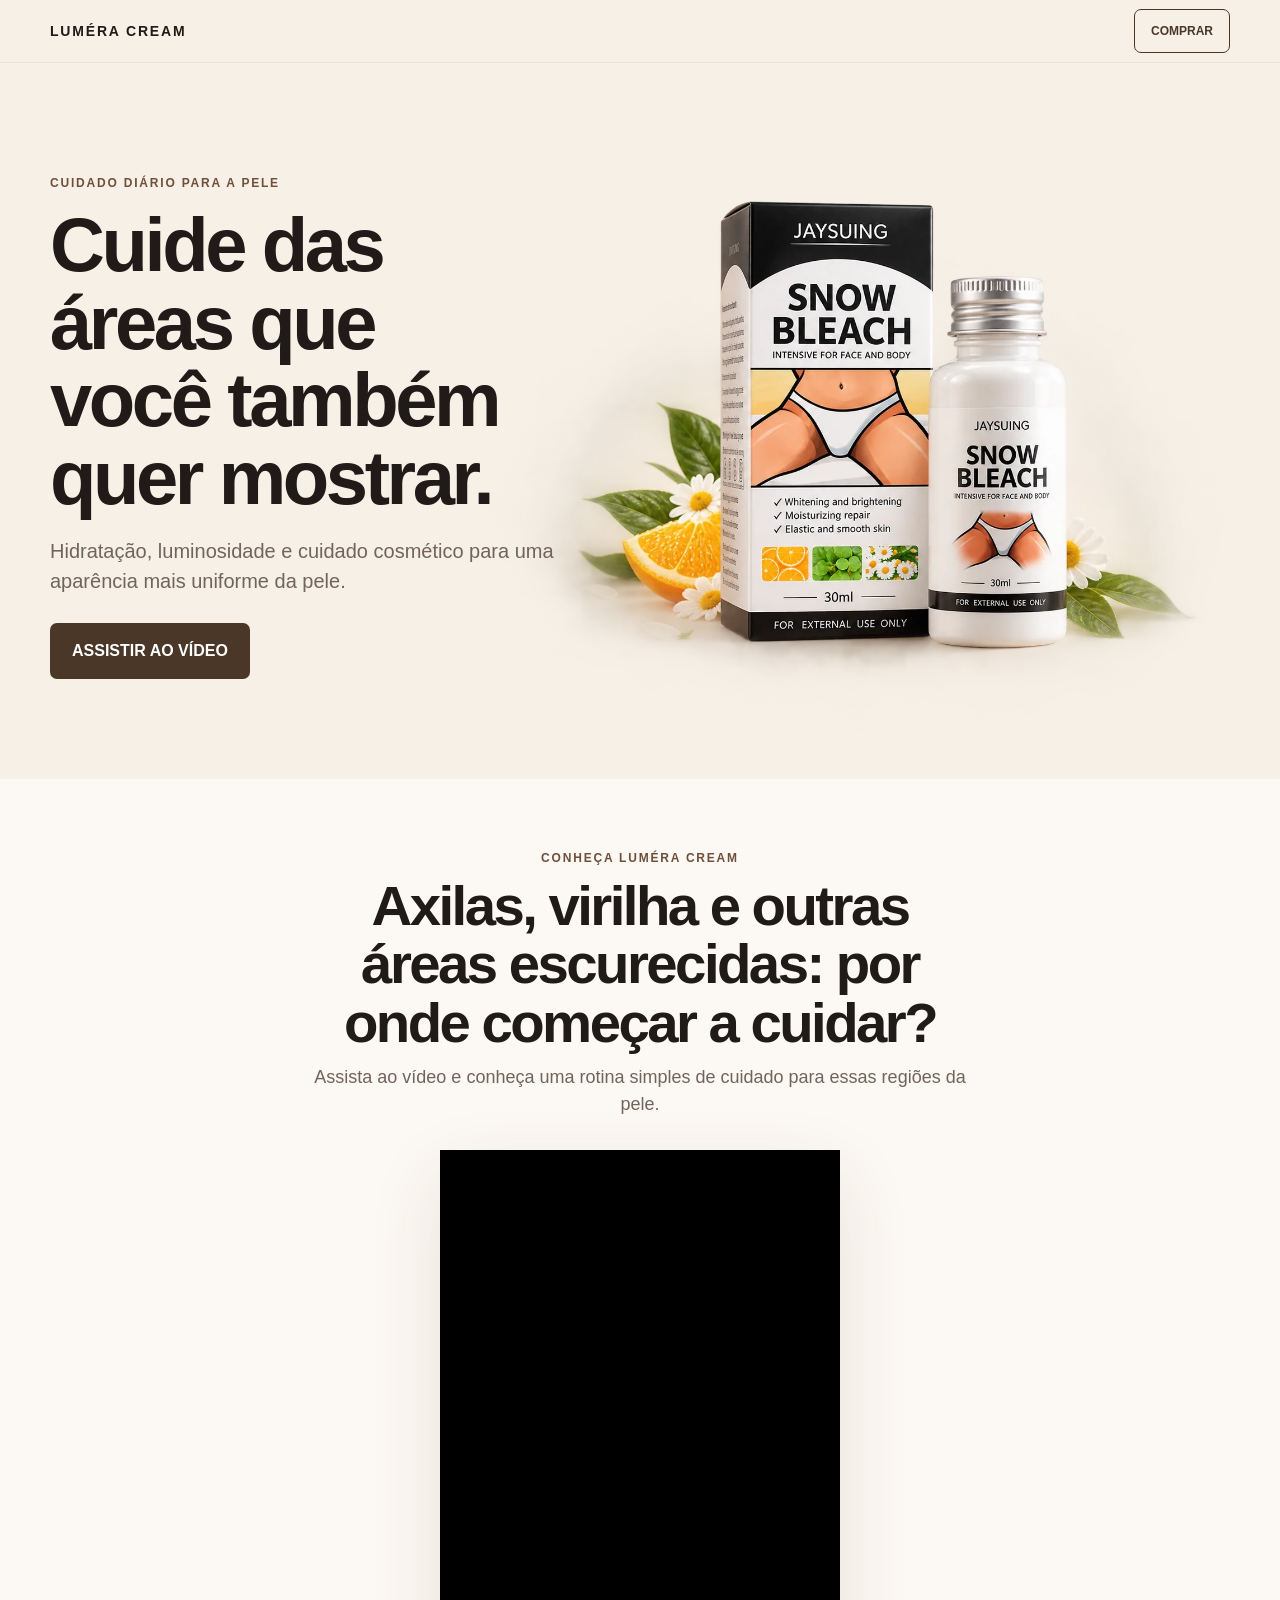
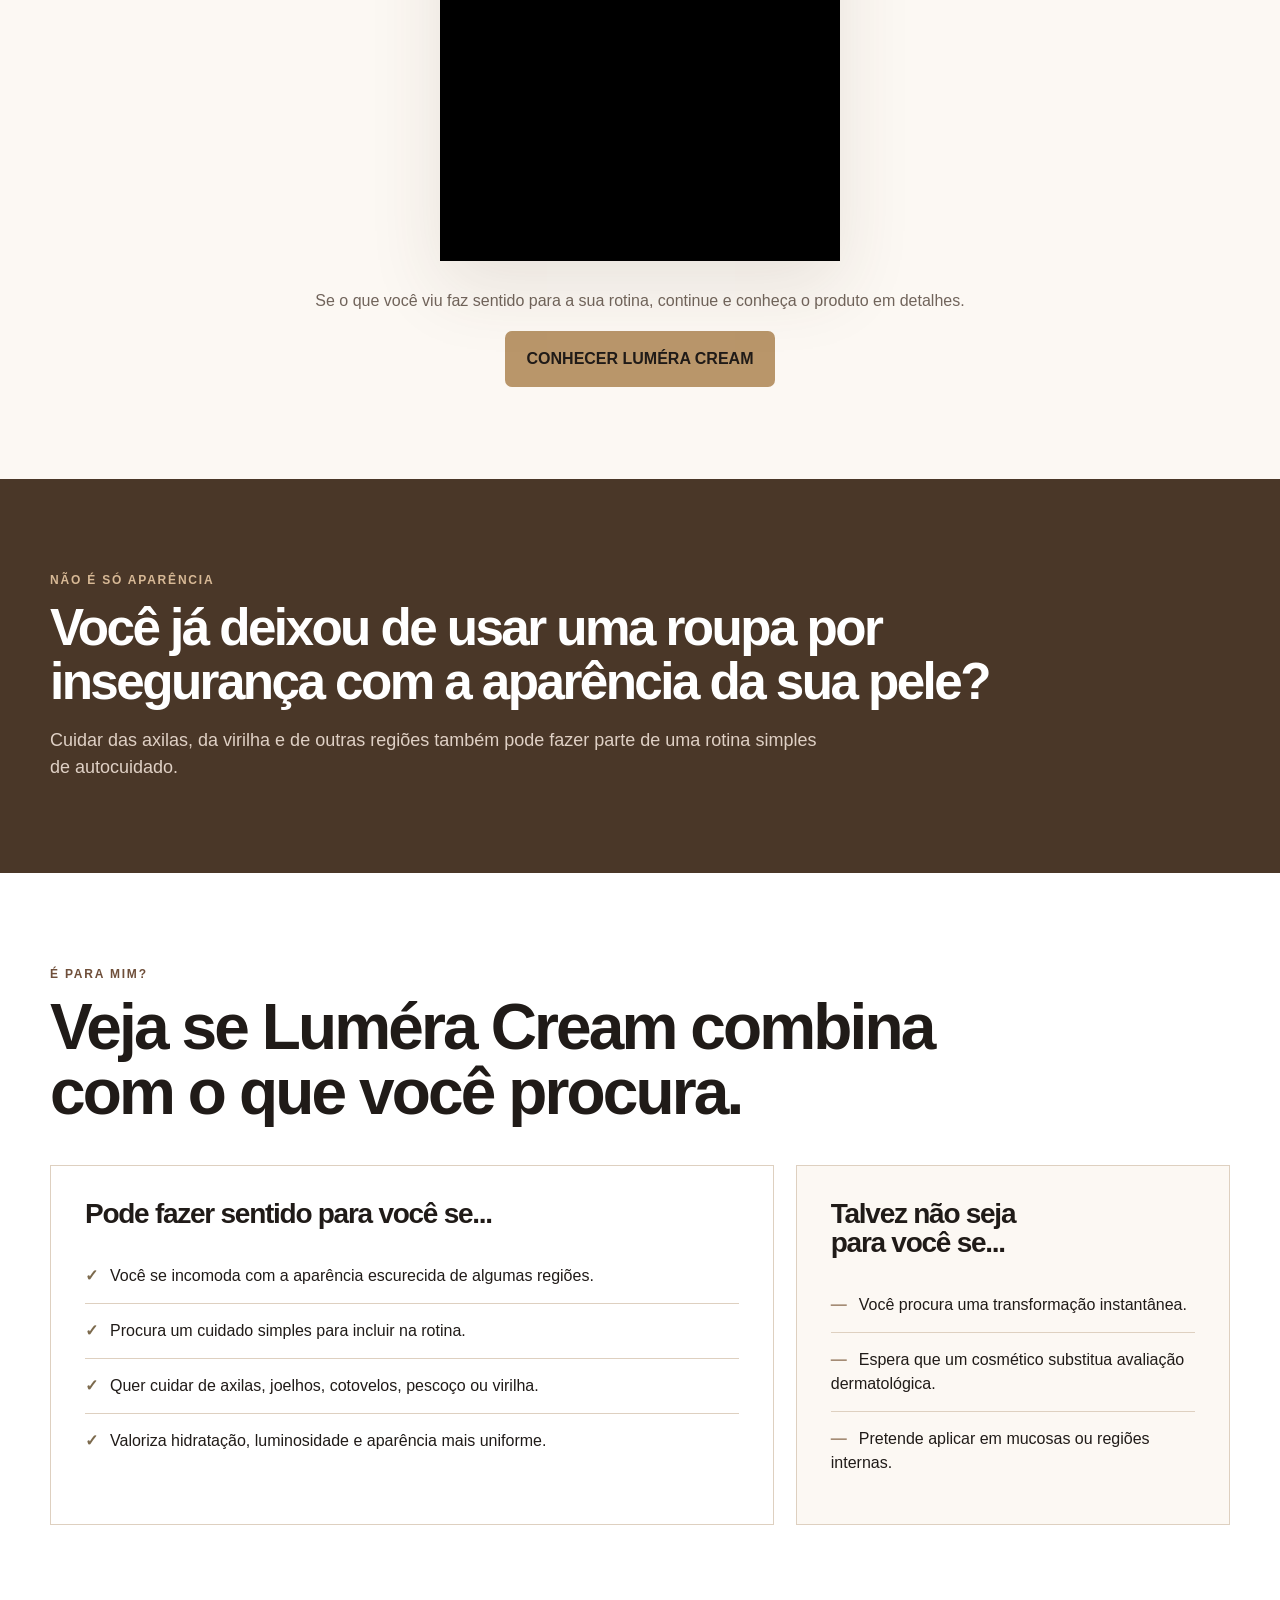
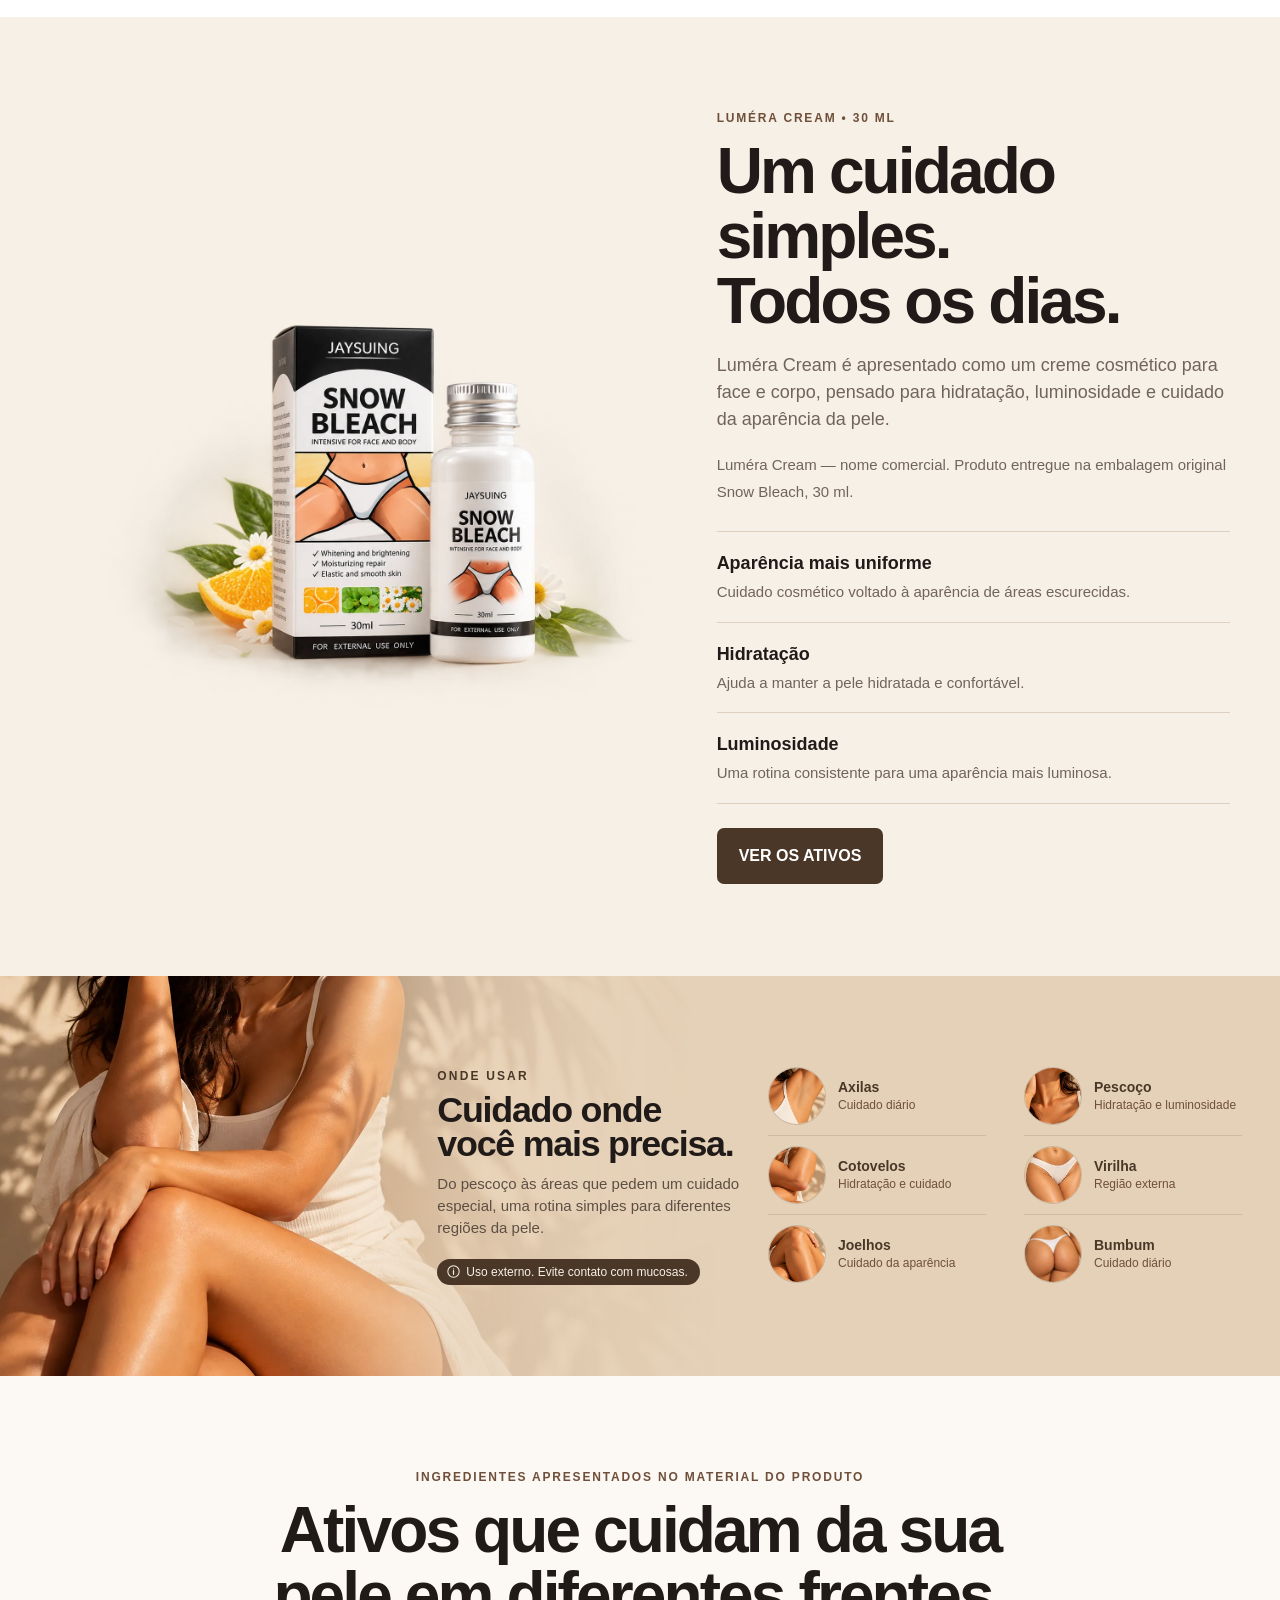
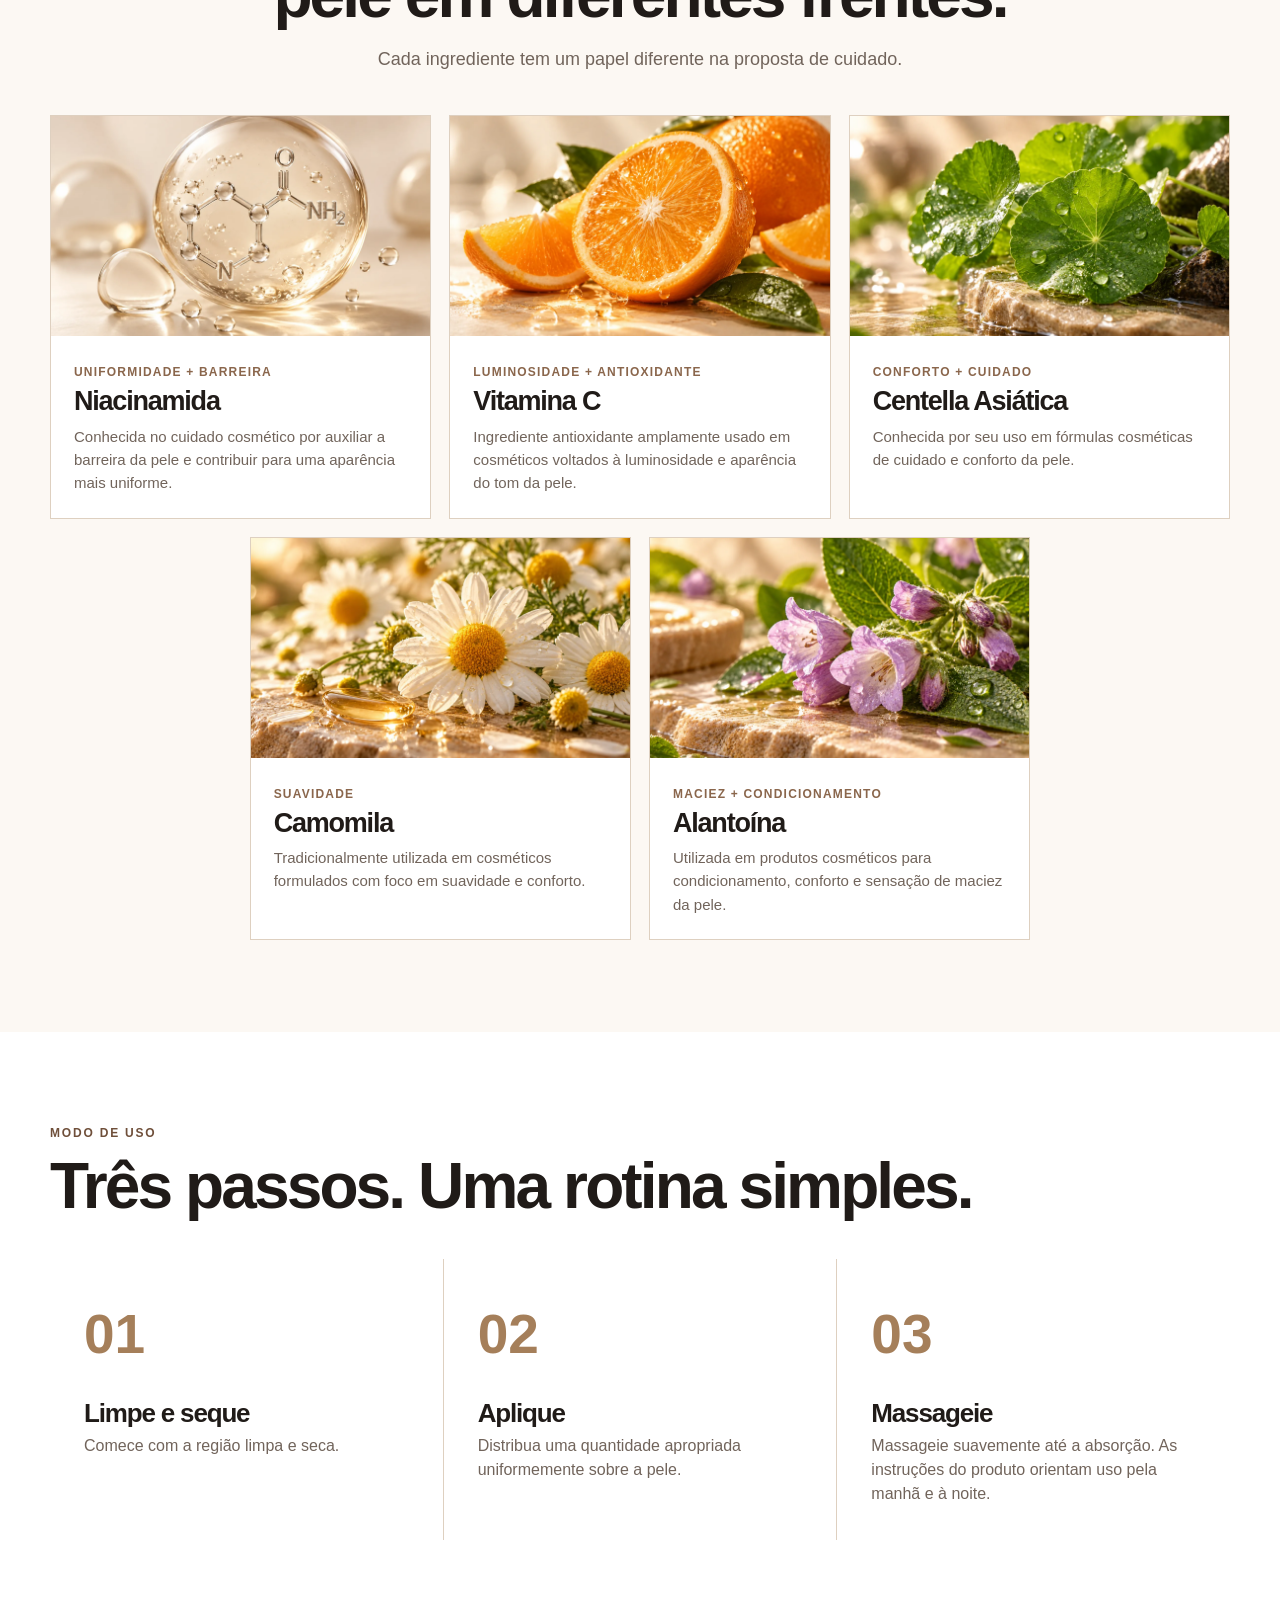
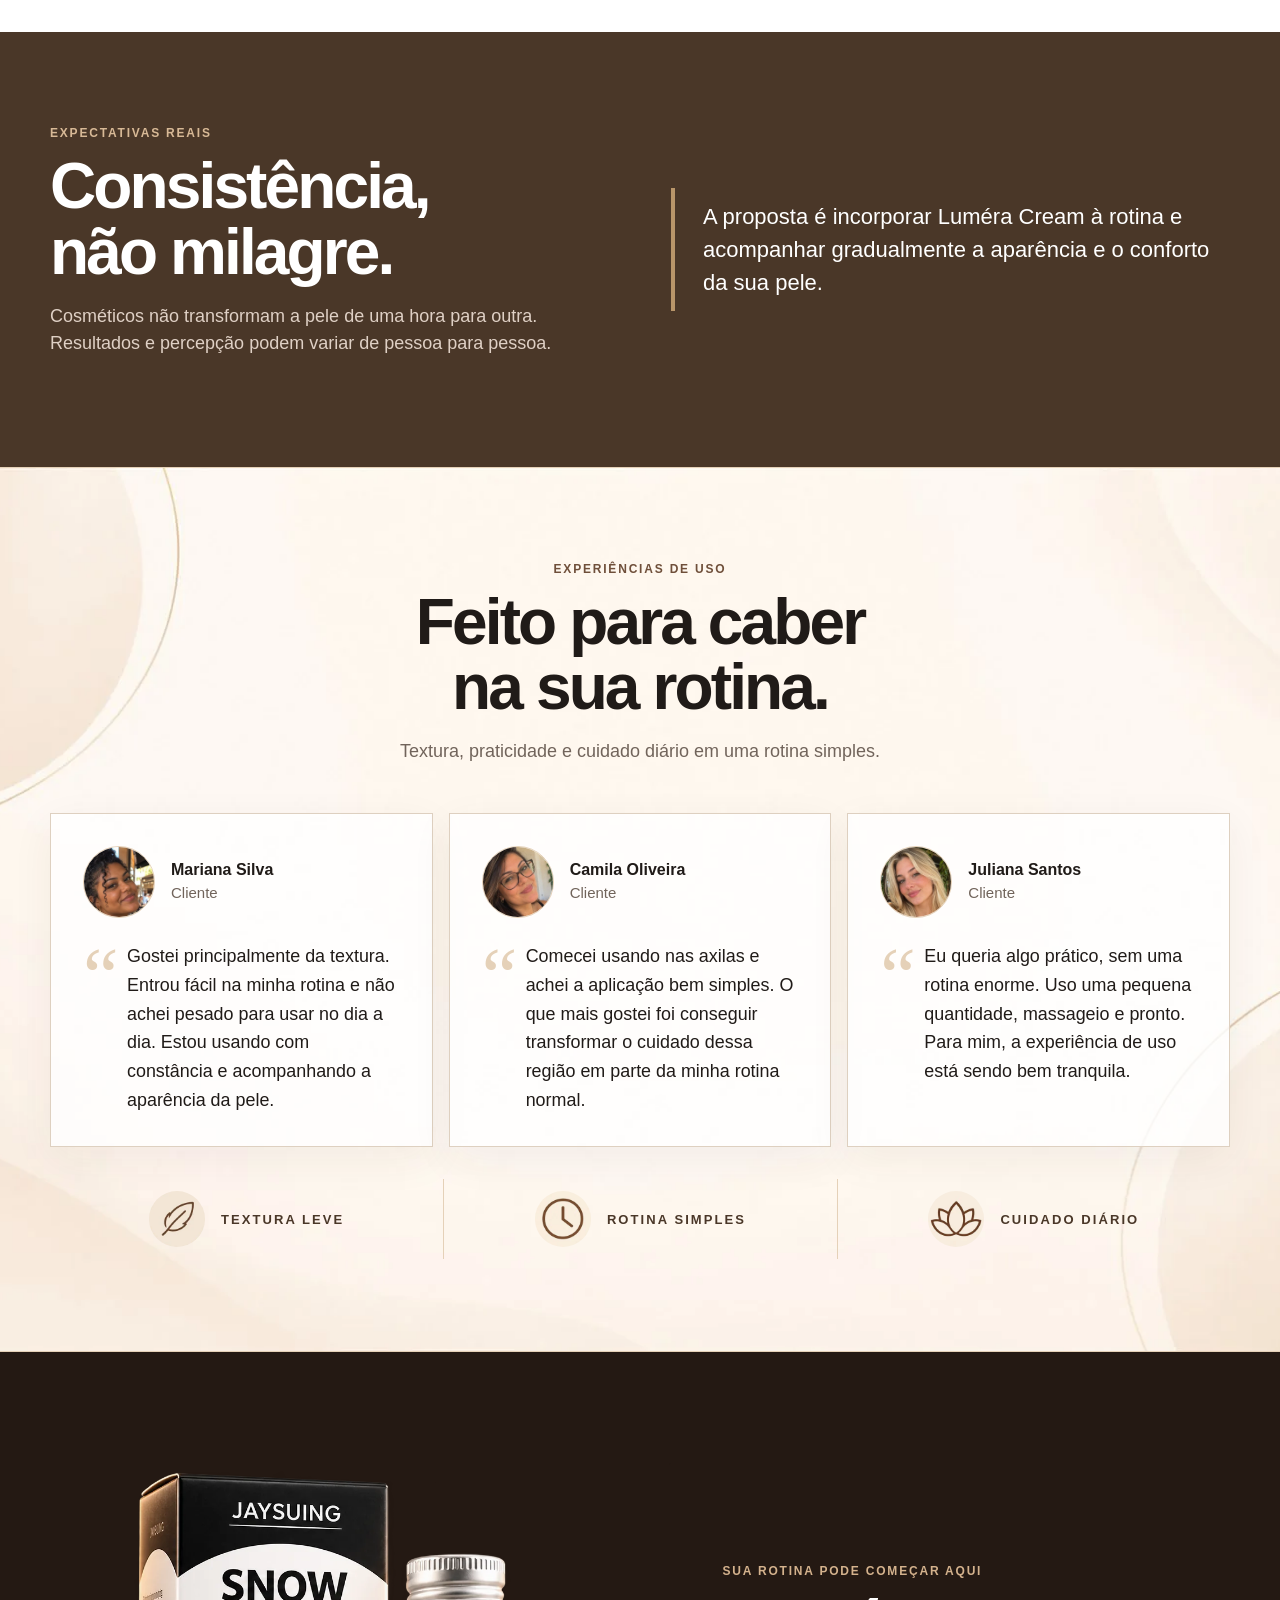
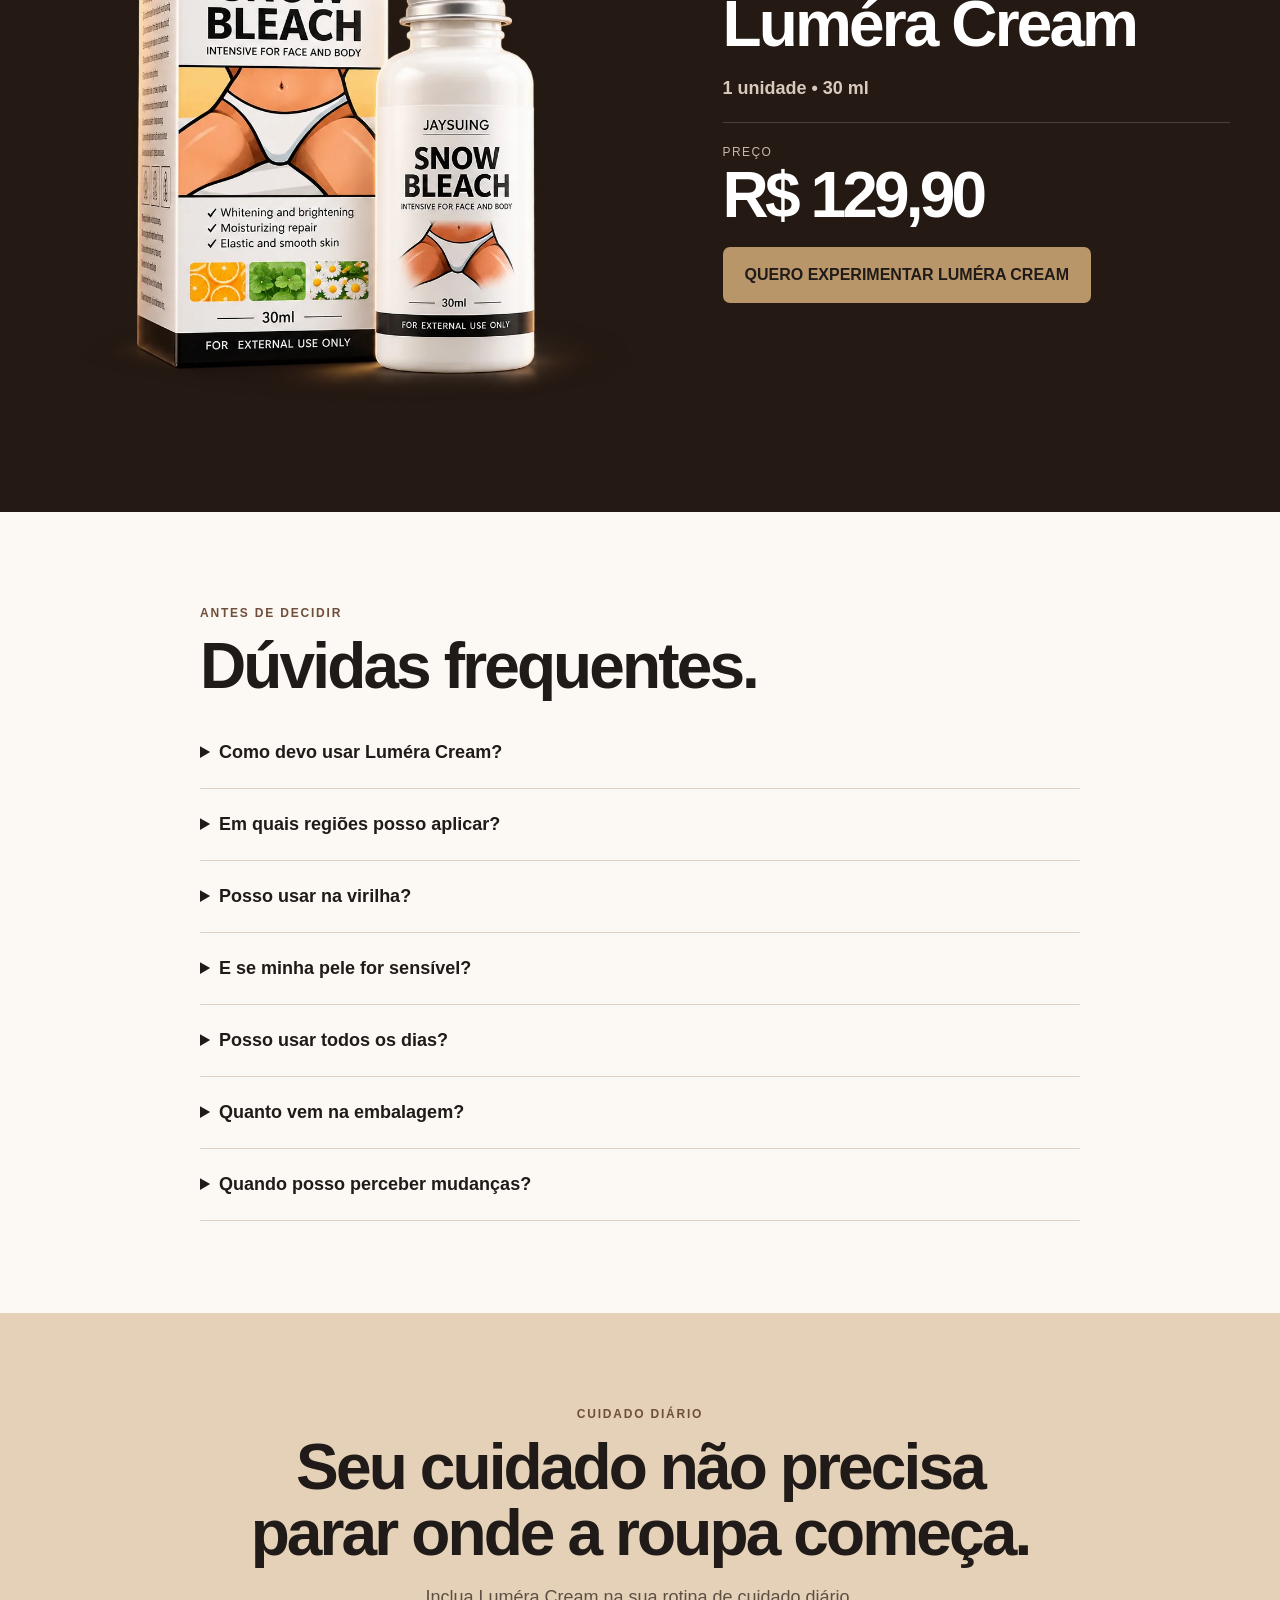
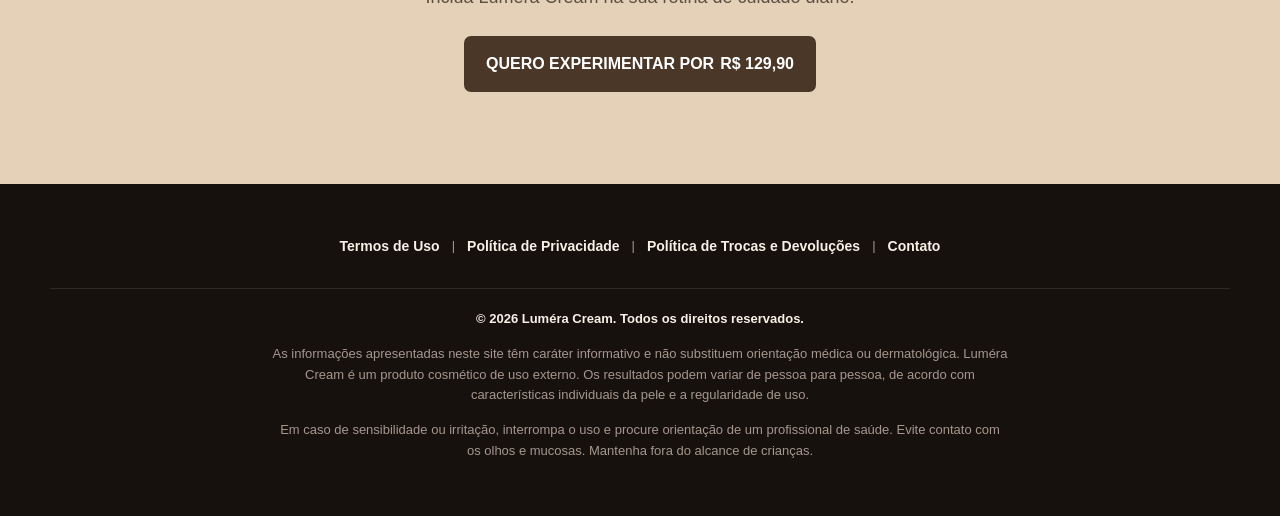
==== site/index.html @ cc427d86 "feat: add Meta Pixel PageView tracking Co-Authored-By: Claude Sonnet 5.5 <noreply@anthropic.com>" ====
<!doctype html>
<html lang="pt-BR"><head><meta charset="utf-8"><meta name="viewport" content="width=device-width,initial-scale=1,viewport-fit=cover"><meta name="theme-color" content="#F7F0E7">
<meta name="description" content="Luméra Cream: creme cosmético de 30 ml para hidratação, luminosidade e cuidado com a aparência da pele.">
<link rel="icon" href="data:image/svg+xml,%3Csvg xmlns='http://www.w3.org/2000/svg' viewBox='0 0 32 32'%3E%3Crect width='32' height='32' rx='7' fill='%234A3728'/%3E%3Ctext x='16' y='22' font-family='Georgia,serif' font-size='18' text-anchor='middle' fill='%23E5D1B8'%3ES%3C/text%3E%3C/svg%3E">
<title>Luméra Cream | Cuidado diário para a pele</title>
<!-- Meta Pixel Code -->
<script>
!function(f,b,e,v,n,t,s)
{if(f.fbq)return;n=f.fbq=function(){n.callMethod?
n.callMethod.apply(n,arguments):n.queue.push(arguments)};
if(!f._fbq)f._fbq=n;n.push=n;n.loaded=!0;n.version='2.0';
n.queue=[];t=b.createElement(e);t.async=!0;
t.src=v;s=b.getElementsByTagName(e)[0];
s.parentNode.insertBefore(t,s)}(window, document,'script',
'https://connect.facebook.net/en_US/fbevents.js');
fbq('init', '2152812055318900');
fbq('track', 'PageView');
</script>
<noscript><img height="1" width="1" style="display:none"
src="https://www.facebook.com/tr?id=2152812055318900&ev=PageView&noscript=1"
/></noscript>
<!-- End Meta Pixel Code -->
<link rel="stylesheet" href="css/variables.css">
<link rel="stylesheet" href="css/base.css">
<link rel="stylesheet" href="css/components.css">
<link rel="stylesheet" href="css/sections.css"></head><body>
<header><div class="wrap"><nav><a class="brand" href="#top">LUMÉRA CREAM</a><a class="cta navbuy" href="#oferta" data-checkout>COMPRAR</a></nav></div></header>
<main id="top">
<section class="hero"><div class="wrap hero-grid"><div><div class="eyebrow">Cuidado diário para a pele</div><h1>Cuide das áreas que você também quer mostrar.</h1><p class="copy">Hidratação, luminosidade e cuidado cosmético para uma aparência mais uniforme da pele.</p><a class="cta" href="#vsl">ASSISTIR AO VÍDEO</a></div><div class="hero-product"><img class="product-img" src="assets/product/product-hero.webp" alt="Luméra Cream 30 ml na embalagem original Snow Bleach, com elementos botânicos" width="1448" height="1086" fetchpriority="high"></div></div></section>

<section class="video-sec" id="vsl"><div class="wrap"><div class="center vsl-heading"><div class="eyebrow">Conheça Luméra Cream</div><h2 class="big" id="vsl-title">Axilas, virilha e outras áreas escurecidas: por onde começar a cuidar?</h2><p class="copy">Assista ao vídeo e conheça uma rotina simples de cuidado para essas regiões da pele.</p></div>
<div class="video" role="region" aria-labelledby="vsl-title">
<vturb-smartplayer id="vid-6accc5faf6f2219d5a3433aa" style="display: block; margin: 0 auto; width: 100%; max-width: 400px;"><div class="vturb-player-placeholder" style="position: relative; width: 100%; padding: 177.77777777777777% 0 0; z-index: 0; background-color: black;"></div></vturb-smartplayer>
</div>
<script type="text/javascript"> var s=document.createElement("script"); s.src="https://scripts.converteai.net/8d0bba31-e559-4792-a87a-322ebd348ff4/players/6accc5faf6f2219d5a3433aa/v4/player.js", s.async=!0,document.head.appendChild(s); </script>
<!-- VTurb: em Botões de Ação, configure "Mostrar conteúdo oculto" para #vsl-purchase-cta em 03:45. -->
<div class="vsl-purchase-cta" id="vsl-purchase-cta" style="display: none;">
<p class="vsl-cta-kicker">Dê o primeiro passo no seu autocuidado</p>
<a class="cta vsl-purchase-button" href="#oferta" data-checkout>SIM! QUERO CUIDAR DAS MINHAS MANCHAS AGORA <span aria-hidden="true">→</span></a>
<p class="vsl-cta-subtext">Luméra Cream <span aria-hidden="true">•</span> 1 unidade por <span data-price>R$ 129,90</span></p>
</div>
<div class="after-video"><p>Se o que você viu faz sentido para a sua rotina, continue e conheça o produto em detalhes.</p><a class="cta gold" href="#produto">CONHECER LUMÉRA CREAM</a></div></div></section>

<section class="emotion"><div class="wrap"><div class="eyebrow">Não é só aparência</div><h2 class="quote">Você já deixou de usar uma roupa por insegurança com a aparência da sua pele?</h2><p class="copy">Cuidar das axilas, da virilha e de outras regiões também pode fazer parte de uma rotina simples de autocuidado.</p></div></section>

<section class="fit"><div class="wrap"><div class="eyebrow">É para mim?</div><h2 class="big">Veja se Luméra Cream combina com o que você procura.</h2><div class="fit-grid"><div class="fitbox"><h3>Pode fazer sentido para você se...</h3><div class="checks"><div class="check yes">Você se incomoda com a aparência escurecida de algumas regiões.</div><div class="check yes">Procura um cuidado simples para incluir na rotina.</div><div class="check yes">Quer cuidar de axilas, joelhos, cotovelos, pescoço ou virilha.</div><div class="check yes">Valoriza hidratação, luminosidade e aparência mais uniforme.</div></div></div><div class="fitbox soft"><h3>Talvez não seja para você se...</h3><div class="checks"><div class="check no">Você procura uma transformação instantânea.</div><div class="check no">Espera que um cosmético substitua avaliação dermatológica.</div><div class="check no">Pretende aplicar em mucosas ou regiões internas.</div></div></div></div></div></section>

<section class="product" id="produto"><div class="wrap split"><img class="product-img" src="assets/product/product-hero.webp" alt="Luméra Cream 30 ml na embalagem original Snow Bleach, com elementos botânicos" width="1448" height="1086" loading="lazy" decoding="async"><div><div class="eyebrow">Luméra Cream • 30 ml</div><h2 class="big">Um cuidado simples. Todos os dias.</h2><p class="copy">Luméra Cream é apresentado como um creme cosmético para face e corpo, pensado para hidratação, luminosidade e cuidado da aparência da pele.</p><p class="copy"><small>Luméra Cream — nome comercial. Produto entregue na embalagem original Snow Bleach, 30 ml.</small></p><div class="benefits"><div class="benefit"><b>Aparência mais uniforme</b><p>Cuidado cosmético voltado à aparência de áreas escurecidas.</p></div><div class="benefit"><b>Hidratação</b><p>Ajuda a manter a pele hidratada e confortável.</p></div><div class="benefit"><b>Luminosidade</b><p>Uma rotina consistente para uma aparência mais luminosa.</p></div></div><br><a class="cta" href="#ativos">VER OS ATIVOS</a></div></div></section>

<section class="areas" id="onde-usar" aria-labelledby="areas-title">
<figure class="areas-photo"><img src="assets/where-use/editorial-main.webp" alt="Mulher sentada com as pernas cruzadas e a mão apoiada sobre o joelho" width="1536" height="1024" loading="lazy" decoding="async"></figure>
<div class="areas-copy"><div class="eyebrow">Onde usar</div><h2 class="big" id="areas-title">Cuidado onde<br> você mais precisa.</h2><p class="copy">Do pescoço às áreas que pedem um cuidado especial, uma rotina simples para diferentes regiões da pele.</p></div>
<ul class="areas-list" aria-label="Regiões de uso">
<li><span class="areas-thumb areas-thumb--axila"><img src="assets/where-use/axila.webp" alt="Detalhe da região das axilas" width="1254" height="1254" loading="lazy" decoding="async"></span><div><b>Axilas</b><span class="areas-desc">Cuidado diário</span></div></li>
<li><span class="areas-thumb areas-thumb--cotovelo"><img src="assets/where-use/cotovelo.webp" alt="Detalhe da região do cotovelo" width="1254" height="1254" loading="lazy" decoding="async"></span><div><b>Cotovelos</b><span class="areas-desc">Hidratação e cuidado</span></div></li>
<li><span class="areas-thumb areas-thumb--joelho"><img src="assets/where-use/joelho.webp" alt="Detalhe da região dos joelhos" width="1254" height="1254" loading="lazy" decoding="async"></span><div><b>Joelhos</b><span class="areas-desc">Cuidado da aparência</span></div></li>
<li><span class="areas-thumb areas-thumb--pescoco"><img src="assets/where-use/pescoco.webp" alt="Detalhe da região do pescoço" width="1254" height="1254" loading="lazy" decoding="async"></span><div><b>Pescoço</b><span class="areas-desc">Hidratação e luminosidade</span></div></li>
<li><span class="areas-thumb areas-thumb--virilha"><img src="assets/where-use/virilha.webp" alt="Região externa da virilha" width="550" height="550" loading="lazy" decoding="async"></span><div><b>Virilha</b><span class="areas-desc">Região externa</span></div></li>
<li><span class="areas-thumb areas-thumb--nadegas"><img src="assets/where-use/nadegas.webp" alt="Detalhe da região das nádegas" width="398" height="280" loading="lazy" decoding="async"></span><div><b>Bumbum</b><span class="areas-desc">Cuidado diário</span></div></li>
</ul>
<p class="areas-note"><svg aria-hidden="true" viewBox="0 0 16 16" width="16" height="16"><circle cx="8" cy="8" r="7" fill="none" stroke="currentColor" stroke-width="1.25"/><path d="M8 7v4.5M8 4.6v.1" stroke="currentColor" stroke-width="1.5" stroke-linecap="round"/></svg>Uso externo. Evite contato com mucosas.</p>
</section>

<section class="ingredients" id="ativos"><div class="wrap"><div class="center"><div class="eyebrow">Ingredientes apresentados no material do produto</div><h2 class="big">Ativos que cuidam da sua pele em diferentes frentes.</h2><p class="copy">Cada ingrediente tem um papel diferente na proposta de cuidado.</p></div><div class="ing-grid">
<article class="ing"><img src="assets/ingredients/niacinamida.webp" alt="" width="1536" height="1024" loading="lazy" decoding="async"><div class="ing-body"><span class="tag">Uniformidade + barreira</span><h3>Niacinamida</h3><p>Conhecida no cuidado cosmético por auxiliar a barreira da pele e contribuir para uma aparência mais uniforme.</p></div></article>
<article class="ing"><img src="assets/ingredients/vitamina-c.webp" alt="" width="1536" height="1024" loading="lazy" decoding="async"><div class="ing-body"><span class="tag">Luminosidade + antioxidante</span><h3>Vitamina C</h3><p>Ingrediente antioxidante amplamente usado em cosméticos voltados à luminosidade e aparência do tom da pele.</p></div></article>
<article class="ing"><img src="assets/ingredients/centella-asiatica.webp" alt="" width="1536" height="1024" loading="lazy" decoding="async"><div class="ing-body"><span class="tag">Conforto + cuidado</span><h3>Centella Asiática</h3><p>Conhecida por seu uso em fórmulas cosméticas de cuidado e conforto da pele.</p></div></article>
<article class="ing"><img src="assets/ingredients/camomila.webp" alt="" width="1536" height="1024" loading="lazy" decoding="async"><div class="ing-body"><span class="tag">Suavidade</span><h3>Camomila</h3><p>Tradicionalmente utilizada em cosméticos formulados com foco em suavidade e conforto.</p></div></article>
<article class="ing"><img src="assets/ingredients/alantoina.webp" alt="" width="1536" height="1024" loading="lazy" decoding="async"><div class="ing-body"><span class="tag">Maciez + condicionamento</span><h3>Alantoína</h3><p>Utilizada em produtos cosméticos para condicionamento, conforto e sensação de maciez da pele.</p></div></article>
</div></div></section>

<section class="how"><div class="wrap"><div class="eyebrow">Modo de uso</div><h2 class="big">Três passos. Uma rotina simples.</h2><div class="steps"><div class="step"><div class="num">01</div><h3>Limpe e seque</h3><p>Comece com a região limpa e seca.</p></div><div class="step"><div class="num">02</div><h3>Aplique</h3><p>Distribua uma quantidade apropriada uniformemente sobre a pele.</p></div><div class="step"><div class="num">03</div><h3>Massageie</h3><p>Massageie suavemente até a absorção. As instruções do produto orientam uso pela manhã e à noite.</p></div></div></div></section>

<section class="expect"><div class="wrap split"><div><div class="eyebrow">Expectativas reais</div><h2 class="big">Consistência, não milagre.</h2><p class="copy">Cosméticos não transformam a pele de uma hora para outra. Resultados e percepção podem variar de pessoa para pessoa.</p></div><div class="expect-card">A proposta é incorporar Luméra Cream à rotina e acompanhar gradualmente a aparência e o conforto da sua pele.</div></div></section>

<!-- PLACEHOLDER: depoimentos e nomes fictícios; ocultar ou substituir antes da publicação. -->
<section class="testimonials"><div class="wrap"><div class="center testimonials-heading"><div class="eyebrow">Experiências de uso</div><h2 class="big">Feito para caber na sua rotina.</h2><p class="copy">Textura, praticidade e cuidado diário em uma rotina simples.</p></div><div class="comments">
<article class="comment"><div class="anon"><div class="avatar"><img src="assets/experience/clients/mariana-silva.webp" alt="" width="320" height="320" loading="lazy" decoding="async"></div><div><b>Mariana Silva</b><span>Cliente</span></div></div><blockquote>Gostei principalmente da textura. Entrou fácil na minha rotina e não achei pesado para usar no dia a dia. Estou usando com constância e acompanhando a aparência da pele.</blockquote></article>
<article class="comment"><div class="anon"><div class="avatar"><img src="assets/experience/clients/camila-oliveira.webp" alt="" width="320" height="320" loading="lazy" decoding="async"></div><div><b>Camila Oliveira</b><span>Cliente</span></div></div><blockquote>Comecei usando nas axilas e achei a aplicação bem simples. O que mais gostei foi conseguir transformar o cuidado dessa região em parte da minha rotina normal.</blockquote></article>
<article class="comment"><div class="anon"><div class="avatar"><img src="assets/experience/clients/juliana-santos.webp" alt="" width="320" height="320" loading="lazy" decoding="async"></div><div><b>Juliana Santos</b><span>Cliente</span></div></div><blockquote>Eu queria algo prático, sem uma rotina enorme. Uso uma pequena quantidade, massageio e pronto. Para mim, a experiência de uso está sendo bem tranquila.</blockquote></article>
</div><div class="experience-benefits" aria-label="Destaques da experiência"><div><span class="benefit-icon"><img src="assets/experience/icon-textura.webp" alt="" width="160" height="160" loading="lazy" decoding="async"></span><b>Textura leve</b></div><div><span class="benefit-icon"><img src="assets/experience/icon-rotina.webp" alt="" width="160" height="160" loading="lazy" decoding="async"></span><b>Rotina simples</b></div><div><span class="benefit-icon"><img src="assets/experience/icon-cuidado.webp" alt="" width="160" height="160" loading="lazy" decoding="async"></span><b>Cuidado diário</b></div></div></div></section>

<section class="offer" id="oferta"><div class="wrap split"><div class="offer-product"><img class="product-img" src="assets/product/product-offer.webp" alt="Luméra Cream 30 ml na caixa e no frasco originais Snow Bleach" width="1536" height="1024" loading="lazy" decoding="async"></div><div class="offer-details"><div class="eyebrow">Sua rotina pode começar aqui</div><h2 class="big">Luméra Cream</h2><p class="copy offer-quantity">1 unidade • 30 ml</p><div class="pricebox"><div class="price-label">Preço</div><div class="price" data-price>R$ 129,90</div><a class="cta gold" href="#oferta" data-checkout>QUERO EXPERIMENTAR LUMÉRA CREAM</a><div class="offer-commercial" hidden aria-hidden="true"><!-- Inserir somente informações comerciais verificadas. --></div></div></div></div></section>

<section class="faq" id="faq"><div class="wrap faqwrap"><div class="eyebrow">Antes de decidir</div><h2 class="big">Dúvidas frequentes.</h2><details><summary>Como devo usar Luméra Cream?</summary><p>Após a limpeza, aplique uma quantidade apropriada e massageie suavemente até a absorção. As instruções do produto orientam uso pela manhã e à noite.</p></details><details><summary>Em quais regiões posso aplicar?</summary><p>Axilas, joelhos, cotovelos, pescoço, bumbum e virilha (região externa). A aplicação é sempre externa: evite olhos, mucosas e regiões internas.</p></details><details><summary>Posso usar na virilha?</summary><p>A embalagem e as informações do produto indicam uso externo, e a virilha está entre as regiões citadas. Evite mucosas e regiões internas.</p></details><details><summary>E se minha pele for sensível?</summary><p>As instruções recomendam teste de contato antes do primeiro uso e cautela em pele sensível.</p></details><details><summary>Posso usar todos os dias?</summary><p>As instruções do produto orientam uso pela manhã e à noite. Se sua pele for sensível, faça antes o teste de contato.</p></details><details><summary>Quanto vem na embalagem?</summary><p>Uma unidade com 30 ml.</p></details><details><summary>Quando posso perceber mudanças?</summary><p>As instruções do produto mencionam que uma melhora perceptível pode ser observada após uma semana de uso contínuo. A experiência individual pode variar.</p></details></div></section>

<section class="final"><div class="wrap"><div class="eyebrow">Cuidado diário</div><h2 class="big">Seu cuidado não precisa parar onde a roupa começa.</h2><p class="copy">Inclua Luméra Cream na sua rotina de cuidado diário.</p><a class="cta" href="#oferta" data-checkout>QUERO EXPERIMENTAR POR <span data-price>R$ 129,90</span></a></div></section>
</main>
<footer><div class="wrap">
<!-- PREENCHER: trocar href="#" pelos endereços reais das páginas legais e do contato quando existirem. -->
<nav class="footer-links" aria-label="Informações legais"><ul><li><a href="#">Termos de Uso</a></li><li><a href="#">Política de Privacidade</a></li><li><a href="#">Política de Trocas e Devoluções</a></li><li><a href="#">Contato</a></li></ul></nav>
<p class="footer-copyright">© 2026 Luméra Cream. Todos os direitos reservados.</p>
<p>As informações apresentadas neste site têm caráter informativo e não substituem orientação médica ou dermatológica. Luméra Cream é um produto cosmético de uso externo. Os resultados podem variar de pessoa para pessoa, de acordo com características individuais da pele e a regularidade de uso.</p>
<p>Em caso de sensibilidade ou irritação, interrompa o uso e procure orientação de um profissional de saúde. Evite contato com os olhos e mucosas. Mantenha fora do alcance de crianças.</p>
</div></footer>
<div class="sticky"><b>Luméra Cream · <span data-price>R$ 129,90</span></b><a href="#oferta" data-checkout>COMPRAR</a></div>
<script src="js/main.js" defer></script>
</body></html>
---- site/css/variables.css ----
:root {
  --cream: #f7f0e7;
  --cream-2: #fcf8f3;
  --beige: #e5d1b8;
  --gold: #b9966a;
  --brown: #4a3728;
  --ink: #201b18;
  --muted: #71645b;
  --line: #ded0c0;
  --white: #ffffff;
  --focus: #8b5f3f;
  --eyebrow: #6f4f3a;
  --success-mark: #7c6a4d;
  --neutral-mark: #a58c75;
  --ingredient-label: #8a664c;
  --step-number: #a57f5a;
  --placeholder-border: #9a6f4a;
  --placeholder-text: #6b4a33;
  --placeholder-dash: #c9b49c;
  --placeholder-avatar-border: #ddd3ca;
  --placeholder-avatar: #ece7e1;
  --placeholder-copy: #6b5d54;
  --placeholder-stars: #9d8a76;
  --placeholder-line: #eee6dc;
  --video-gradient-start: #d6b99b;
  --video-gradient-end: #f1dfca;
  --area-grid-line: #ccb79f;
  --inverse-eyebrow: #d8b996;
  --inverse-copy: #dfd0c5;
  --offer-background: #241913;
  --offer-eyebrow: #d4b28d;
  --offer-copy: #d9c9bd;
  --offer-label: #c9b7aa;
  --offer-microcopy: #bcaea5;
  --dark-footer: #17110e;
  --footer-copy: #a5978e;
  --copy-on-beige: #5e4f44;
  --max-content: 73.75rem;
  --max-areas: 87.5rem;
  --header-height: 3.875rem;
  --radius-control: 0.4375rem;
  --safe-x: max(env(safe-area-inset-left, 0px), env(safe-area-inset-right, 0px));
  --shadow-product: 0 1.75rem 5rem rgb(74 55 40 / 13%);
  --shadow-floating: 0 0.625rem 2.1875rem rgb(0 0 0 / 27%);
  --font-system: -apple-system, BlinkMacSystemFont, "SF Pro Display",
    "SF Pro Text", "Segoe UI", Roboto, "Helvetica Neue", Arial, sans-serif;
}
---- site/css/base.css ----
*,
*::before,
*::after {
  box-sizing: border-box;
}

html {
  scroll-behavior: smooth;
  scroll-padding-top: var(--header-height);
}

body {
  margin: 0;
  background: var(--cream);
  color: var(--ink);
  font-family: var(--font-system);
  -webkit-font-smoothing: antialiased;
  line-height: 1.5;
}

a {
  color: inherit;
}

img {
  display: block;
  max-width: 100%;
}

section {
  padding: 5.75rem 0;
}

h1,
h2,
h3 {
  margin: 0;
  line-height: 1.02;
  letter-spacing: -0.045em;
  text-wrap: balance;
}

.wrap {
  width: min(
    calc(100% - 2.25rem - 2 * var(--safe-x)),
    var(--max-content)
  );
  margin-inline: auto;
}

:focus-visible {
  outline: 0.1875rem solid var(--focus);
  outline-offset: 0.1875rem;
}

.emotion :focus-visible,
.expect :focus-visible,
.offer :focus-visible,
.sticky :focus-visible,
footer :focus-visible {
  outline-color: var(--beige);
}

@media (prefers-reduced-motion: reduce) {
  html {
    scroll-behavior: auto;
  }

  .cta,
  .vsl-purchase-cta,
  .sticky,
  .sticky.show {
    animation: none;
    transition: none;
  }

  .cta:hover {
    transform: none;
  }
}

@media (max-width: 33.75rem) {
  .wrap {
    width: min(
      calc(100% - 1.5rem - 2 * var(--safe-x)),
      var(--max-content)
    );
  }
}
---- site/css/components.css ----
.eyebrow {
  color: var(--eyebrow);
  font-size: 0.75rem;
  font-weight: 850;
  letter-spacing: 0.15em;
  text-transform: uppercase;
}

.big {
  margin: 0.75rem 0 1.125rem;
  font-size: clamp(2.625rem, 5vw, 4.25rem);
}

.copy {
  max-width: 43.75rem;
  color: var(--muted);
  font-size: 1.125rem;
}

.cta {
  display: inline-flex;
  min-height: 2.75rem;
  align-items: center;
  justify-content: center;
  padding: 1rem 1.375rem;
  border-radius: var(--radius-control);
  background: var(--brown);
  color: var(--white);
  font-weight: 850;
  text-decoration: none;
  transition: transform 200ms ease, background-color 200ms ease,
    color 200ms ease;
}

.cta:hover {
  transform: translateY(-0.125rem);
}

.cta.gold {
  background: var(--gold);
  color: var(--ink);
}

.product-img {
  width: 100%;
  height: auto;
  aspect-ratio: 4 / 3;
  object-fit: cover;
  box-shadow: var(--shadow-product);
}

.video {
  position: relative;
  width: min(100%, 25rem);
  margin: clamp(1.5rem, 3vw, 2rem) auto 0;
  overflow: hidden;
  background: #000;
  box-shadow: 0 1.625rem 4.375rem rgb(74 55 40 / 11%);
}

.video vturb-smartplayer {
  width: 100% !important;
  max-width: none !important;
}

.vsl-purchase-cta {
  width: min(100%, 43.75rem);
  margin: 1.75rem auto 0;
  text-align: center;
  animation: vsl-cta-reveal 500ms ease-out both;
}

.vsl-cta-kicker {
  margin: 0 0 0.75rem;
  color: var(--brown);
  font-size: clamp(0.75rem, 2.5vw, 0.875rem);
  font-weight: 850;
  letter-spacing: 0.14em;
  text-transform: uppercase;
}

.vsl-purchase-button {
  width: 100%;
  min-height: 4rem;
  justify-content: space-between;
  gap: 1rem;
  padding: 1.125rem clamp(1.125rem, 4vw, 2rem);
  background: var(--brown);
  box-shadow: 0 1rem 2.5rem rgb(74 55 40 / 18%);
  font-size: clamp(1rem, 2.6vw, 1.25rem);
  line-height: 1.25;
  text-align: left;
}

.vsl-purchase-button span {
  flex: none;
  font-size: 1.5em;
  line-height: 1;
}

.vsl-purchase-button:hover {
  background: var(--ink);
}

.vsl-cta-subtext {
  margin: 0.75rem 0 0;
  color: var(--muted);
  font-size: 0.9375rem;
  font-weight: 650;
}

@keyframes vsl-cta-reveal {
  from {
    opacity: 0;
    transform: translateY(0.75rem);
  }

  to {
    opacity: 1;
    transform: none;
  }
}

.fitbox {
  padding: 2.125rem;
  border: 0.0625rem solid var(--line);
}

.fitbox.soft {
  background: var(--cream-2);
}

.fitbox h3 {
  margin-bottom: 1.25rem;
  font-size: 1.75rem;
}

.checks {
  display: grid;
  gap: 0;
}

.check {
  padding: 0.9375rem 0;
  border-bottom: 0.0625rem solid var(--line);
  font-size: 1rem;
}

.check:last-child {
  border: 0;
}

.yes::before,
.no::before {
  margin-right: 0.75rem;
  font-weight: 900;
}

.yes::before {
  color: var(--success-mark);
  content: "✓";
}

.no::before {
  color: var(--neutral-mark);
  content: "—";
}

.benefits {
  margin-top: 1.625rem;
  border-top: 0.0625rem solid var(--line);
}

.benefit {
  padding: 1.125rem 0;
  border-bottom: 0.0625rem solid var(--line);
}

.benefit b {
  font-size: 1.125rem;
}

.benefit p {
  margin: 0.25rem 0 0;
  color: var(--muted);
  font-size: 0.9375rem;
}

.ing {
  grid-column: span 2;
  overflow: hidden;
  border: 0.0625rem solid var(--line);
  background: var(--white);
}

.ing:nth-child(4) {
  grid-column: 2 / span 2;
}

.ing:nth-child(5) {
  grid-column: 4 / span 2;
}

.ing img {
  width: 100%;
  height: 13.75rem;
  object-fit: cover;
}

.ing-body {
  padding: 1.4375rem;
}

.ing h3 {
  margin: 0.3125rem 0 0.5625rem;
  font-size: 1.6875rem;
}

.ing p {
  margin: 0;
  color: var(--muted);
  font-size: 0.9375rem;
  line-height: 1.55;
}

.tag {
  color: var(--ingredient-label);
  font-size: 0.75rem;
  font-weight: 850;
  letter-spacing: 0.1em;
  text-transform: uppercase;
}

.step {
  padding: 2.125rem;
  background: var(--white);
}

.num {
  color: var(--step-number);
  font-size: 3.4375rem;
  font-weight: 900;
}

.step h3 {
  margin: 1.5rem 0 0.5rem;
  font-size: 1.625rem;
}

.step p {
  margin: 0;
  color: var(--muted);
}

.expect-card {
  padding: 0.75rem 0 0.75rem 1.75rem;
  border-left: 0.25rem solid var(--gold);
  font-size: 1.375rem;
  line-height: 1.5;
}

.comment {
  min-width: 0;
  padding: clamp(1.5rem, 2.5vw, 2.25rem);
  border: 0.0625rem solid var(--line);
  background: rgb(255 255 255 / 82%);
  box-shadow: 0 0.75rem 2.5rem rgb(74 55 40 / 6%);
}

.anon {
  display: flex;
  align-items: center;
  gap: 1rem;
  margin-bottom: 1.5rem;
}

.avatar {
  width: 4.5rem;
  height: 4.5rem;
  flex: 0 0 4.5rem;
  overflow: hidden;
  border: 0.0625rem solid var(--beige);
  border-radius: 50%;
  background: var(--cream);
}

.avatar img {
  width: 100%;
  height: 100%;
  object-fit: cover;
}

.anon b {
  display: block;
  color: var(--ink);
  font-size: 1rem;
  line-height: 1.3;
}

.anon span {
  display: block;
  margin-top: 0.125rem;
  color: var(--muted);
  font-size: 0.9375rem;
}

.comment blockquote {
  position: relative;
  margin: 0;
  padding-left: 2.75rem;
  color: var(--ink);
  font-size: clamp(1rem, 1.4vw, 1.125rem);
  line-height: 1.6;
}

.comment blockquote::before {
  position: absolute;
  top: -0.4rem;
  left: 0;
  color: var(--beige);
  content: "“";
  font-family: Georgia, serif;
  font-size: 5rem;
  line-height: 1;
}

.pricebox {
  display: flex;
  margin-top: 1.25rem;
  padding-top: 1.25rem;
  border-top: 0.0625rem solid rgb(255 255 255 / 17%);
  flex-direction: column;
  align-items: flex-start;
}

.price-label {
  color: var(--offer-label);
  font-size: 0.75rem;
  letter-spacing: 0.12em;
  text-transform: uppercase;
}

.price {
  margin: 0.125rem 0 1.25rem;
  font-size: 4rem;
  font-weight: 900;
  line-height: 1;
  letter-spacing: -0.06em;
}

details {
  border-bottom: 0.0625rem solid var(--line);
}

summary {
  min-height: 2.75rem;
  padding: 1.375rem 0;
  cursor: pointer;
  font-size: 1.125rem;
  font-weight: 850;
}

details p {
  margin: 0 0 1.375rem;
  color: var(--muted);
}
---- site/css/sections.css ----
header {
  position: sticky;
  z-index: 30;
  top: 0;
  border-bottom: 0.0625rem solid rgb(74 55 40 / 8%);
  background: rgb(247 240 231 / 91%);
  -webkit-backdrop-filter: blur(1rem);
  backdrop-filter: blur(1rem);
}

nav {
  display: flex;
  height: var(--header-height);
  align-items: center;
  justify-content: space-between;
}

.brand {
  display: inline-flex;
  min-height: 2.75rem;
  align-items: center;
  font-size: 0.875rem;
  font-weight: 900;
  letter-spacing: 0.13em;
  text-decoration: none;
}

.navbuy {
  min-height: 2.75rem;
  padding: 0 1rem;
  border: 0.09375rem solid var(--brown);
  background: transparent;
  color: var(--brown);
  font-size: 0.75rem;
}

.navbuy:hover {
  background: var(--brown);
  color: var(--white);
}

.hero {
  padding: 3.75rem 0 3rem;
  overflow: clip;
}

.hero-grid,
.split {
  display: grid;
  grid-template-columns: 1fr 1fr;
  align-items: center;
  gap: 3.875rem;
}

.hero-grid {
  grid-template-columns: minmax(0, 0.92fr) minmax(0, 1.08fr);
  gap: clamp(3rem, 6vw, 6rem);
}

.hero-grid > *,
.offer .split > * {
  min-width: 0;
}

.hero h1 {
  margin: 0.875rem 0 1.25rem;
  font-size: clamp(2.875rem, 6vw, 4.75rem);
}

.hero .copy {
  margin-bottom: 1.6875rem;
  font-size: 1.25rem;
}

.hero-product,
.offer-product {
  display: flex;
  width: 100%;
  align-items: center;
  justify-content: flex-end;
}

.hero .product-img,
.offer .product-img {
  flex: 0 0 auto;
  width: 100%;
  max-width: none;
  border: 0;
  border-radius: 0;
  background: transparent;
  box-shadow: none;
  object-fit: contain;
}

.hero .product-img {
  width: min(136%, 54rem);
}

.video-sec {
  padding-top: clamp(3rem, 6vw, 4.375rem);
  scroll-margin-top: calc(var(--header-height) + 1rem);
  background: var(--cream-2);
}

.vsl-heading {
  max-width: 56rem;
}

.vsl-heading .big {
  margin: 0.625rem auto 0.75rem;
  font-size: clamp(2.25rem, 4.4vw, 3.75rem);
  line-height: 1.04;
}

.vsl-heading .copy {
  max-width: 42rem;
  margin-top: 0;
  margin-bottom: 0;
}

.after-video {
  margin-top: 1.75rem;
  text-align: center;
}

.after-video p {
  max-width: 42.5rem;
  margin: 0 auto 1.125rem;
  color: var(--muted);
}

.emotion,
.expect {
  background: var(--brown);
  color: var(--white);
}

.emotion .eyebrow,
.expect .eyebrow {
  color: var(--inverse-eyebrow);
}

.emotion .copy,
.expect .copy {
  color: var(--inverse-copy);
}

.quote {
  max-width: 64rem;
  margin-top: 0.75rem;
  font-size: clamp(2rem, 4vw, 3.5rem);
  font-weight: 780;
  line-height: 1.05;
  letter-spacing: -0.05em;
}

.emotion .copy {
  max-width: 48rem;
  margin-bottom: 0;
}

.fit,
.how {
  background: var(--white);
}

.fit-grid {
  display: grid;
  grid-template-columns: 1.25fr 0.75fr;
  gap: 1.375rem;
  margin-top: 2.5rem;
}

.product,
.testimonials {
  background: var(--cream);
}

.product .split {
  grid-template-columns: minmax(0, 1.08fr) minmax(0, 0.92fr);
  gap: clamp(3rem, 5vw, 5rem);
}

.product .product-img {
  width: min(48vw, 42rem);
  max-width: none;
  justify-self: center;
  border: 0;
  border-radius: 0;
  background: transparent;
  box-shadow: none;
  object-fit: contain;
}

.areas,
.final {
  background: var(--beige);
}

/* Onde usar: foto editorial | texto | regiões (referência: Exemplo 2).
   Desktop em 3 colunas; tablet com a foto à esquerda e o conteúdo empilhado;
   celular em coluna única. Todo o CSS da seção fica neste bloco. */
.areas {
  --areas-gutter: calc(1.125rem + var(--safe-x));
  --areas-copy-pad: clamp(1.5rem, 2.5vw, 2.75rem);
  --areas-thumb: clamp(3.625rem, 4.4vw, 4.25rem);
  --areas-line: rgb(74 55 40 / 14%);
  --areas-line-strong: rgb(74 55 40 / 35%);
  display: grid;
  min-height: clamp(25rem, 31vw, 31.25rem);
  grid-template-columns: minmax(0, 0.95fr) minmax(0, 0.85fr) minmax(0, 1.2fr);
  grid-template-rows: minmax(2.5rem, 1fr) auto auto minmax(2.5rem, 1fr);
  grid-template-areas:
    "photo . regions"
    "photo copy regions"
    "photo note regions"
    "photo . regions";
  padding: 0;
  overflow-x: clip;
}

/* No desktop a foto ocupa as colunas da foto e da copy e passa por trás
   do texto, dissolvendo no bege (a sombra das folhas fica atrás do título). */
.areas-photo {
  position: relative;
  grid-column: 1 / 3;
  grid-row: 1 / -1;
  margin: 0;
}

.areas-photo img {
  position: absolute;
  inset: 0;
  width: 100%;
  height: 100%;
  object-fit: cover;
  object-position: 0% 60%;
  -webkit-mask-image: linear-gradient(
    to right,
    #000 40%,
    rgb(0 0 0 / 32%) 58%,
    rgb(0 0 0 / 10%) 78%,
    transparent 94%
  );
  mask-image: linear-gradient(
    to right,
    #000 40%,
    rgb(0 0 0 / 32%) 58%,
    rgb(0 0 0 / 10%) 78%,
    transparent 94%
  );
}

.areas-copy {
  position: relative;
  grid-area: copy;
  padding-inline: var(--areas-copy-pad) 1rem;
}

.areas .eyebrow {
  color: var(--brown);
  letter-spacing: 0.18em;
}

.areas .big {
  margin: 0.5rem 0 0.75rem;
  font-size: clamp(2.0625rem, 2.8vw, 3rem);
  font-weight: 700;
  line-height: 0.96;
  letter-spacing: -0.035em;
}

.areas .copy {
  max-width: 21.25rem;
  margin: 0;
  color: var(--brown);
  font-size: 0.9375rem;
  line-height: 1.45;
}

/* Observação em cápsula, sem comportamento de botão. */
.areas-note {
  position: relative;
  display: inline-flex;
  grid-area: note;
  align-items: center;
  align-self: start;
  justify-self: start;
  gap: 0.375rem;
  margin: 1.25rem 0 0 var(--areas-copy-pad);
  padding: 0.375rem 0.75rem 0.375rem 0.625rem;
  border-radius: 999px;
  background: var(--brown);
  color: var(--cream);
  font-size: 0.75rem;
  line-height: 1.2;
}

.areas-note svg {
  flex: none;
  width: 0.8125rem;
  height: 0.8125rem;
}

.areas-list {
  display: grid;
  grid-area: regions;
  grid-template-columns: repeat(2, minmax(0, 1fr));
  grid-template-rows: repeat(3, auto);
  grid-auto-flow: column;
  align-self: center;
  column-gap: clamp(1.75rem, 3vw, 3rem);
  margin: 0;
  padding: 2.5rem
    max(clamp(1.5rem, 3vw, 3rem), calc((100vw - var(--max-areas)) / 2))
    2.5rem 0;
  list-style: none;
}

.areas-list li {
  display: grid;
  grid-template-columns: var(--areas-thumb) minmax(0, 1fr);
  align-items: center;
  gap: 0.75rem;
  padding-block: 0.625rem;
  border-bottom: 0.0625rem solid var(--areas-line);
  transition: border-color 200ms ease;
}

.areas-list li:nth-child(3),
.areas-list li:nth-child(6) {
  border-bottom-color: transparent;
}

.areas-thumb {
  display: block;
  overflow: hidden;
  aspect-ratio: 1 / 1;
  border: 0.0625rem solid rgb(74 55 40 / 18%);
  border-radius: 50%;
  transition: transform 200ms ease, border-color 200ms ease;
}

/* Aproximação feita só no CSS: --focus marca o ponto da região em cada foto. */
.areas-thumb img {
  width: 100%;
  height: 100%;
  object-fit: cover;
  transform: scale(var(--zoom, 1.6));
  transform-origin: var(--focus, 50% 50%);
}

.areas-thumb--axila {
  --focus: 62% 52%;
}

.areas-thumb--cotovelo {
  --focus: 62% 74%;
}

.areas-thumb--joelho {
  --focus: 45% 30%;
}

.areas-thumb--pescoco {
  --focus: 45% 52%;
}

.areas-thumb--virilha {
  --zoom: 1.25;
  --focus: 50% 45%;
}

.areas-thumb--nadegas {
  --zoom: 1;
}

.areas-list b {
  display: block;
  color: var(--brown);
  font-size: 0.875rem;
  font-weight: 700;
  line-height: 1.2;
}

.areas-desc {
  display: block;
  margin-top: 0.125rem;
  color: var(--eyebrow);
  font-size: 0.75rem;
  line-height: 1.3;
  transition: color 200ms ease;
}

@media (hover: hover) and (min-width: 68.8125rem) {
  .areas-list li:hover .areas-thumb {
    transform: scale(1.04);
    border-color: var(--areas-line-strong);
  }

  .areas-list li:hover .areas-desc {
    color: var(--brown);
  }

  .areas-list li:not(:nth-child(3), :nth-child(6)):hover {
    border-bottom-color: var(--areas-line-strong);
  }
}

@media (prefers-reduced-motion: reduce) {
  .areas-list li,
  .areas-thumb,
  .areas-desc {
    transition: none;
  }

  .areas-list li:hover .areas-thumb {
    transform: none;
  }
}

/* Tablet: foto | conteúdo, com as regiões abaixo do título. */
@media (max-width: 68.75rem) {
  .areas {
    --areas-copy-pad: clamp(2rem, 4vw, 3rem);
    grid-template-columns: minmax(0, 2fr) minmax(0, 3fr);
    grid-template-rows: minmax(3.5rem, 1fr) auto auto auto minmax(3.5rem, 1fr);
    grid-template-areas:
      "photo ."
      "photo copy"
      "photo regions"
      "photo note"
      "photo .";
  }

  .areas-photo {
    grid-column: 1;
  }

  .areas-photo img {
    object-position: 8% 50%;
    -webkit-mask-image: linear-gradient(to right, #000 82%, transparent);
    mask-image: linear-gradient(to right, #000 82%, transparent);
  }

  .areas-copy {
    padding-inline: var(--areas-copy-pad) var(--areas-gutter);
  }

  .areas-list {
    align-self: start;
    padding: 1.75rem var(--areas-gutter) 0 var(--areas-copy-pad);
  }
}

/* Celular: texto, foto, regiões e aviso em coluna única. */
@media (max-width: 47.9375rem) {
  .areas {
    --areas-thumb: clamp(3.25rem, 14vw, 4rem);
    display: flex;
    min-height: 0;
    flex-direction: column;
    padding-block: 4.25rem;
  }

  .areas-copy {
    order: 1;
  }

  .areas-photo {
    order: 2;
  }

  .areas-list {
    order: 3;
  }

  .areas-note {
    order: 4;
  }

  .areas-copy,
  .areas-list {
    width: calc(100% - 2 * var(--areas-gutter));
    margin-inline: auto;
    padding-inline: 0;
  }

  .areas .big {
    font-size: clamp(2.25rem, 10vw, 3rem);
    line-height: 1;
  }

  .areas-photo {
    margin-top: 2rem;
    aspect-ratio: 1 / 1;
  }

  .areas-photo img {
    object-position: 10% 50%;
    -webkit-mask-image: none;
    mask-image: none;
  }

  .areas-list {
    column-gap: 1rem;
    margin-top: 1.25rem;
    padding: 0;
  }

  .areas-list li {
    gap: 0.75rem;
    padding-block: 0.875rem;
  }

  .areas-list b {
    font-size: 0.9375rem;
  }

  .areas-desc {
    font-size: 0.8125rem;
  }

  .areas-note {
    align-self: flex-start;
    margin: 1.5rem 0 0 var(--areas-gutter);
  }
}

@media (max-width: 33.75rem) {
  .areas {
    --areas-gutter: calc(0.75rem + var(--safe-x));
  }
}

@media (max-width: 21.875rem) {
  .areas-list {
    grid-template-columns: minmax(0, 1fr);
    grid-template-rows: none;
    grid-auto-flow: row;
  }

  .areas-list li:nth-child(3) {
    border-bottom-color: var(--areas-line);
  }
}

.ingredients,
.faq {
  background: var(--cream-2);
}

.center {
  max-width: 51.875rem;
  margin-inline: auto;
  text-align: center;
}

.center .copy {
  margin-inline: auto;
}

.ing-grid {
  display: grid;
  grid-template-columns: repeat(6, 1fr);
  gap: 1.125rem;
  margin-top: 2.625rem;
}

.steps {
  display: grid;
  grid-template-columns: repeat(3, 1fr);
  gap: 0.0625rem;
  margin-top: 2.5rem;
  background: var(--line);
}

.comments {
  display: grid;
  grid-template-columns: repeat(3, 1fr);
  gap: 1rem;
  margin-top: clamp(2rem, 4vw, 3rem);
}

.testimonials {
  position: relative;
  overflow: hidden;
  border-block: 0.0625rem solid var(--beige);
  background: var(--cream-2) url("../assets/experience/fundo-abstrato.webp") center / cover no-repeat;
}

.testimonials-heading .copy {
  max-width: 46rem;
  margin-inline: auto;
}

.experience-benefits {
  display: grid;
  grid-template-columns: repeat(3, 1fr);
  margin-top: 2rem;
}

.experience-benefits > div {
  display: flex;
  min-width: 0;
  align-items: center;
  justify-content: center;
  gap: 1rem;
  padding: 0.75rem 1rem;
  color: var(--brown);
}

.experience-benefits > div + div {
  border-left: 0.0625rem solid var(--beige);
}

.experience-benefits b {
  font-size: 0.8125rem;
  letter-spacing: 0.16em;
  text-transform: uppercase;
}

.benefit-icon {
  width: 3.5rem;
  height: 3.5rem;
  flex: 0 0 3.5rem;
  overflow: hidden;
  border-radius: 50%;
  background: var(--cream);
}

.benefit-icon img {
  width: 100%;
  height: 100%;
  object-fit: cover;
}

.offer {
  overflow: clip;
  background: var(--offer-background);
  color: var(--white);
}

.offer .split {
  grid-template-columns: minmax(0, 1.08fr) minmax(0, 0.92fr);
  gap: clamp(3rem, 6vw, 6rem);
}

.offer-product {
  justify-content: center;
}

.offer .product-img {
  width: min(145%, 56rem);
  aspect-ratio: 3 / 2;
}

.offer .eyebrow {
  color: var(--offer-eyebrow);
}

.offer .copy {
  color: var(--offer-copy);
}

.offer-quantity {
  margin: 0.5rem 0 0;
  font-weight: 650;
}

.faqwrap {
  max-width: 55rem;
  margin: auto;
}

.areas .copy,
.final .copy {
  color: var(--copy-on-beige);
}

.final {
  text-align: center;
}

.final .big {
  max-width: 53.125rem;
  margin-inline: auto;
}

.final .copy {
  margin: 0 auto 1.5625rem;
}

.final .cta [data-price] {
  margin-inline-start: 0.375rem;
  white-space: nowrap;
}

footer {
  padding: 2.5rem 0;
  padding-bottom: calc(2.5rem + env(safe-area-inset-bottom, 0px));
  background: var(--dark-footer);
  color: var(--footer-copy);
  font-size: 0.8125rem;
  line-height: 1.6;
  text-align: center;
}

footer p {
  max-width: 46rem;
  margin: 0 auto 0.875rem;
}

.footer-links {
  display: block;
  height: auto;
}

.footer-links ul {
  display: flex;
  flex-wrap: wrap;
  justify-content: center;
  margin: 0 0 1.25rem;
  padding: 0 0 1.25rem;
  border-bottom: 0.0625rem solid rgb(255 255 255 / 10%);
  list-style: none;
}

.footer-links li {
  display: flex;
  align-items: center;
}

.footer-links li + li::before {
  color: var(--footer-copy);
  content: "|";
}

.footer-links a {
  display: inline-flex;
  min-height: 2.75rem;
  align-items: center;
  padding: 0 0.75rem;
  color: var(--cream);
  font-size: 0.875rem;
  font-weight: 700;
  text-decoration: none;
}

.footer-links a:hover {
  text-decoration: underline;
}

.footer-copyright {
  color: var(--cream);
  font-weight: 700;
}

.footer-proto {
  margin-top: 1.5rem;
  font-size: 0.75rem;
}

.sticky {
  display: none;
}

@media (max-width: 51.25rem) {
  section {
    padding: 4.25rem 0;
  }

  .hero-grid,
  .split,
  .fit-grid {
    grid-template-columns: 1fr;
    gap: 2.25rem;
  }

  .offer .split {
    grid-template-columns: 1fr;
    gap: 2.25rem;
  }

  .product .split {
    grid-template-columns: 1fr;
    gap: 2.25rem;
  }

  .hero-product,
  .offer-product {
    padding-inline: clamp(0.5rem, 3vw, 1.5rem);
    justify-content: center;
  }

  .hero .product-img {
    width: min(94%, 35rem);
    max-width: 100%;
  }

  .product .product-img {
    width: min(96%, 36rem);
    max-width: 100%;
  }

  .offer .product-img {
    width: min(120%, 38rem);
    max-width: none;
  }

  .hero h1 {
    font-size: 3.0625rem;
  }

  .ing-grid {
    grid-template-columns: 1fr 1fr;
  }

  .ing,
  .ing:nth-child(4),
  .ing:nth-child(5) {
    grid-column: auto;
  }

  .ing:last-child {
    grid-column: 1 / -1;
  }

  .steps,
  .comments {
    grid-template-columns: 1fr;
  }

  .experience-benefits {
    grid-template-columns: 1fr;
    margin-top: 1.5rem;
  }

  .experience-benefits > div {
    justify-content: flex-start;
    padding-inline: 0;
  }

  .experience-benefits > div + div {
    border-top: 0.0625rem solid var(--beige);
    border-left: 0;
  }

  .sticky {
    position: fixed;
    z-index: 40;
    right: calc(0.625rem + env(safe-area-inset-right, 0px));
    bottom: calc(0.625rem + env(safe-area-inset-bottom, 0px));
    left: calc(0.625rem + env(safe-area-inset-left, 0px));
    display: flex;
    visibility: hidden;
    align-items: center;
    justify-content: space-between;
    padding: 0.5rem 0.5rem 0.5rem 1rem;
    transform: translateY(160%);
    background: var(--ink);
    box-shadow: var(--shadow-floating);
    color: var(--white);
    transition: transform 250ms ease, visibility 0s linear 250ms;
  }

  .sticky.show {
    visibility: visible;
    transform: none;
    transition: transform 250ms ease, visibility 0s;
  }

  .sticky b {
    font-size: 0.875rem;
  }

  .sticky a {
    display: inline-flex;
    min-height: 2.75rem;
    align-items: center;
    padding: 0 1rem;
    border-radius: 0.375rem;
    background: var(--gold);
    color: var(--ink);
    font-size: 0.8125rem;
    font-weight: 900;
    text-decoration: none;
  }
}

@media (max-width: 33.75rem) {
  .vsl-heading .big {
    font-size: clamp(1.875rem, 8vw, 2.25rem);
    line-height: 1.08;
    overflow-wrap: anywhere;
  }

  .quote {
    font-size: clamp(1.875rem, 8vw, 2.25rem);
    line-height: 1.08;
  }

  .hero h1 {
    font-size: 2.625rem;
    overflow-wrap: break-word;
    text-wrap: wrap;
  }

  .hero .copy,
  .copy {
    font-size: 1rem;
  }

  .ing-grid {
    grid-template-columns: 1fr;
  }

  .ing:last-child {
    grid-column: auto;
  }

  .price {
    font-size: 3.25rem;
  }

  .footer-links li + li::before {
    content: none;
  }
}
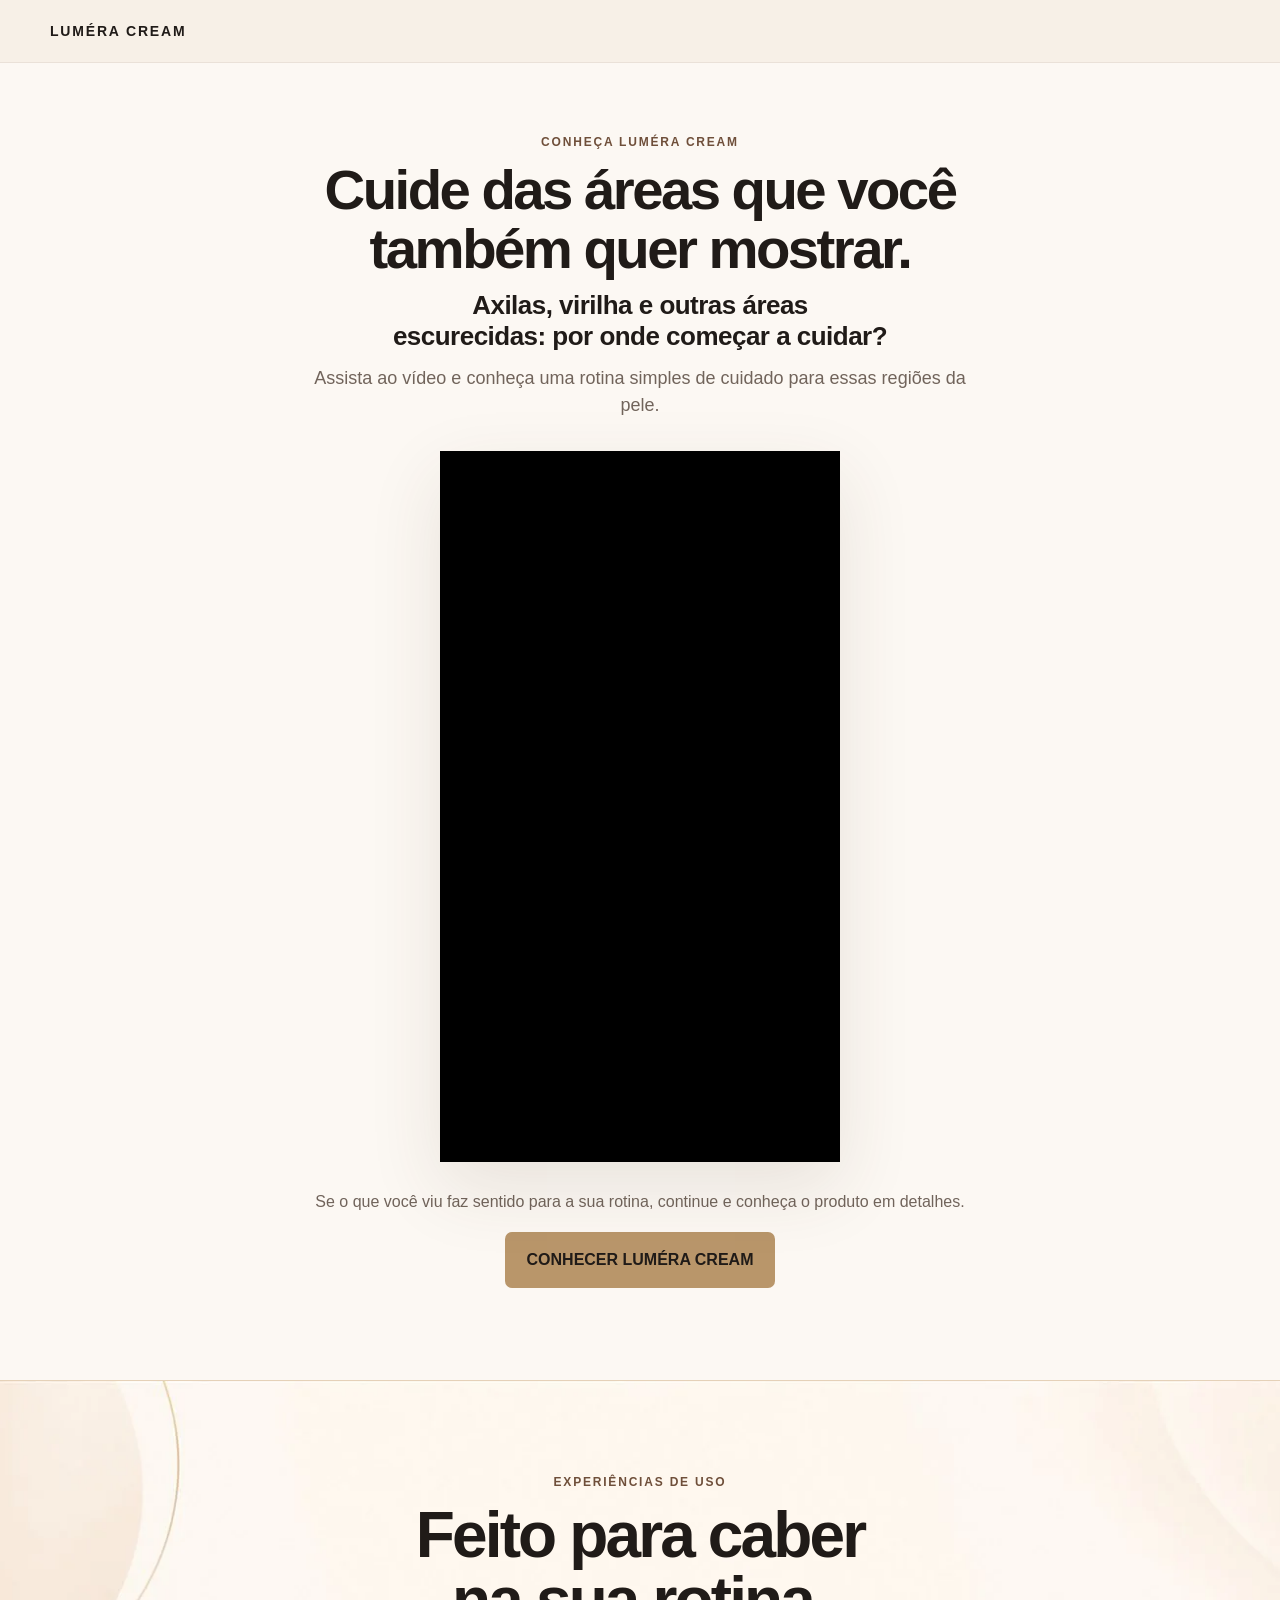
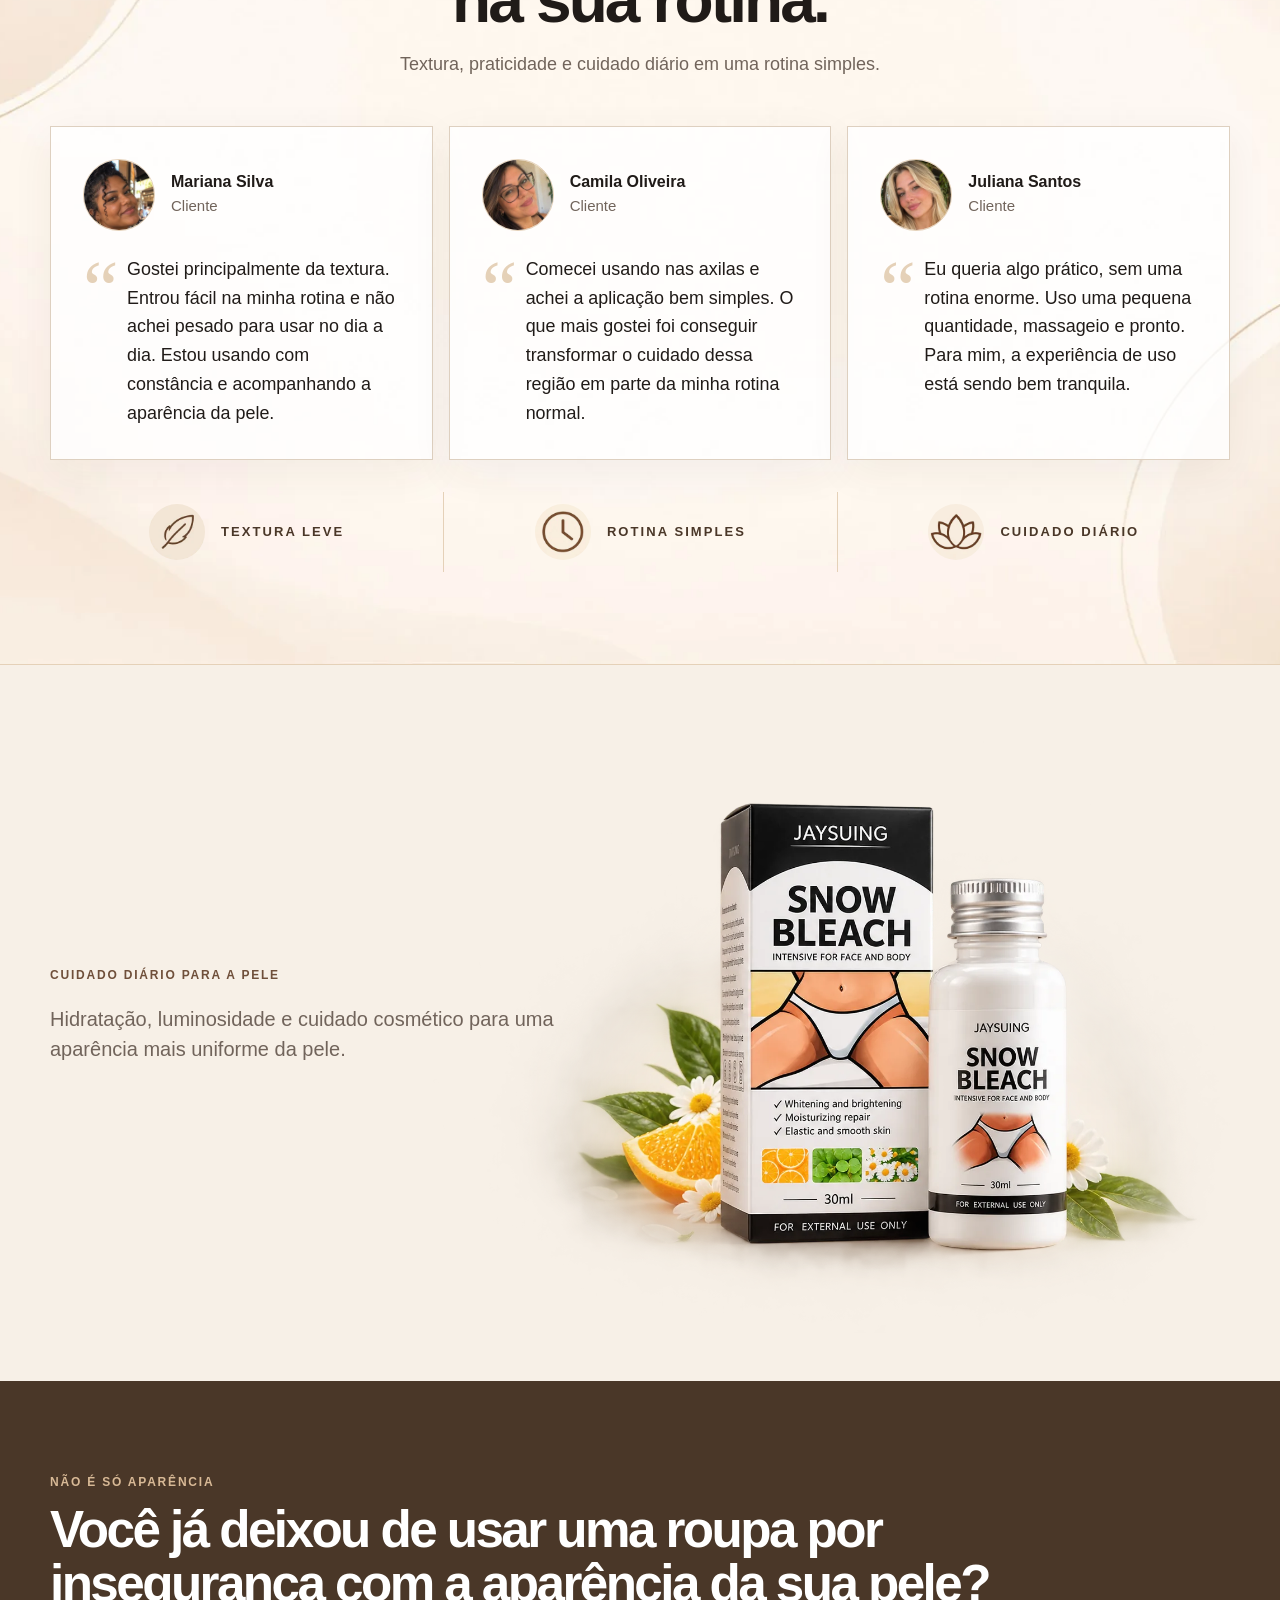
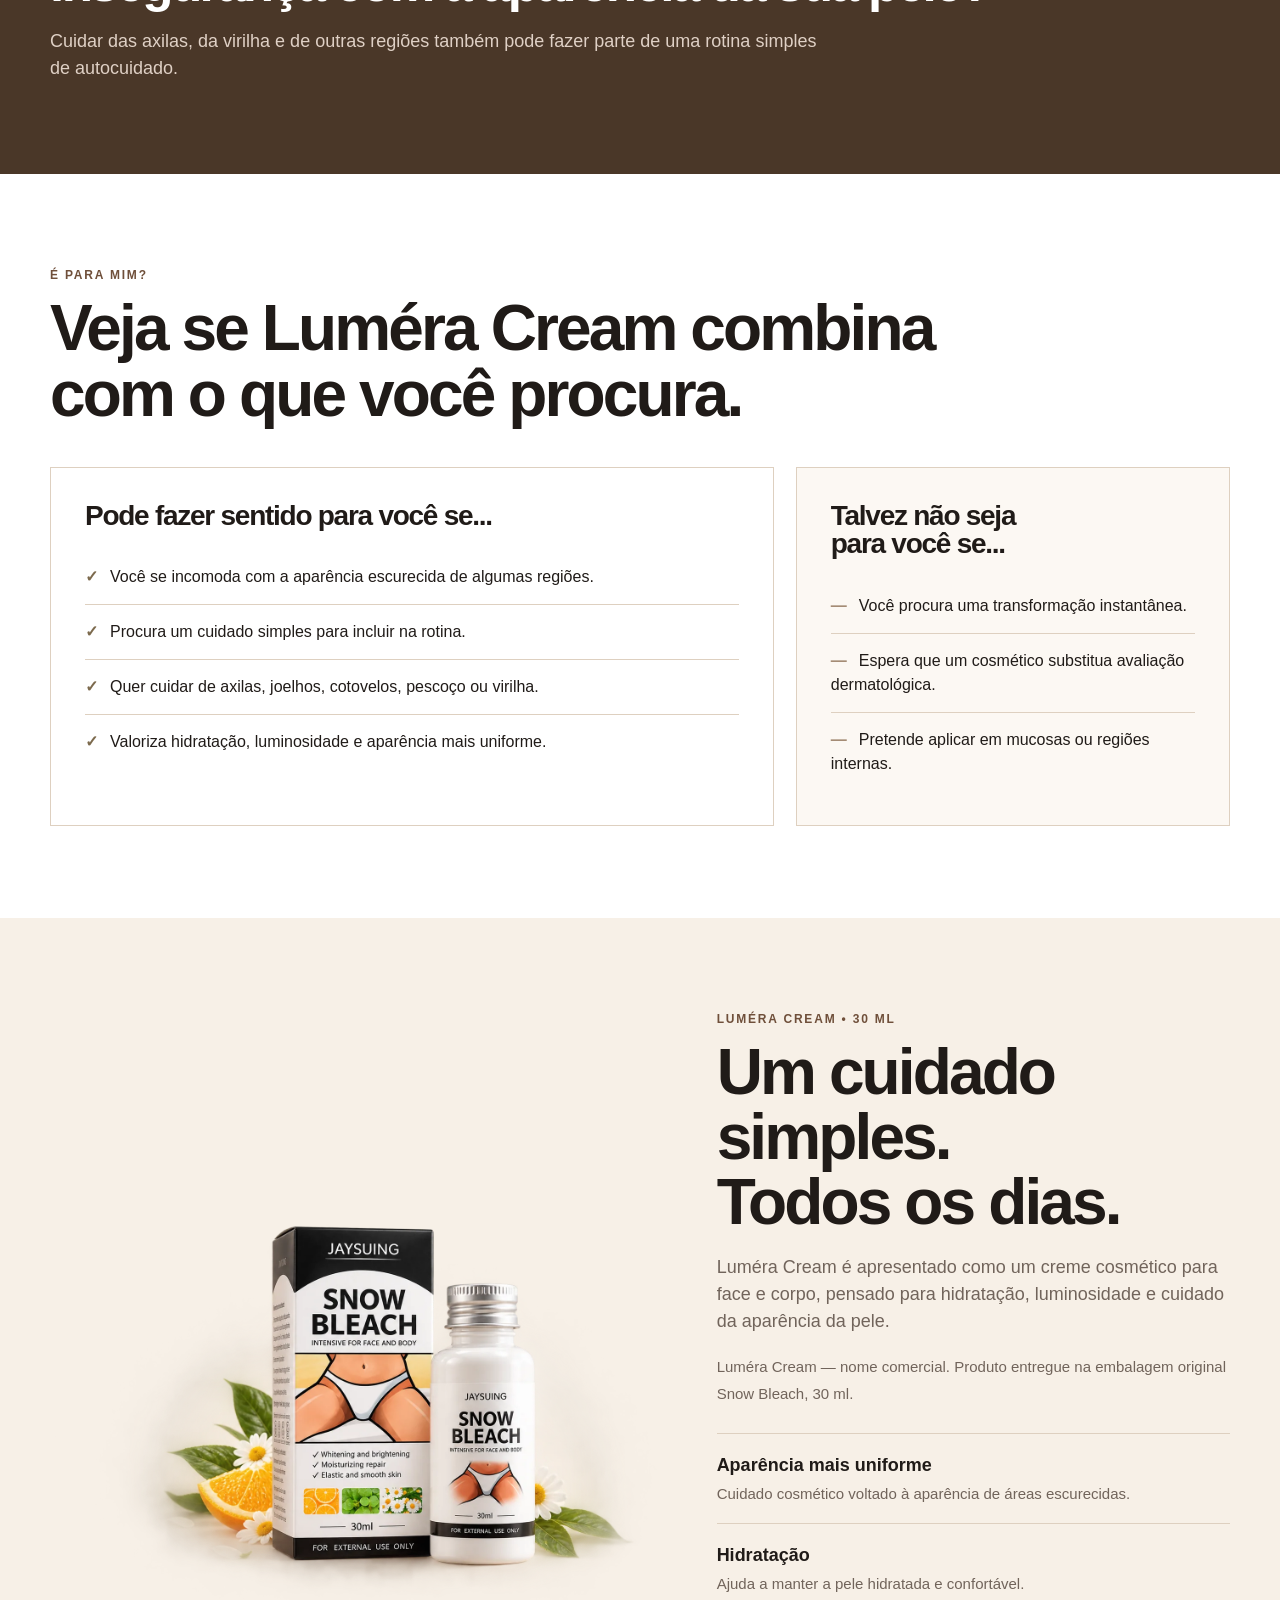
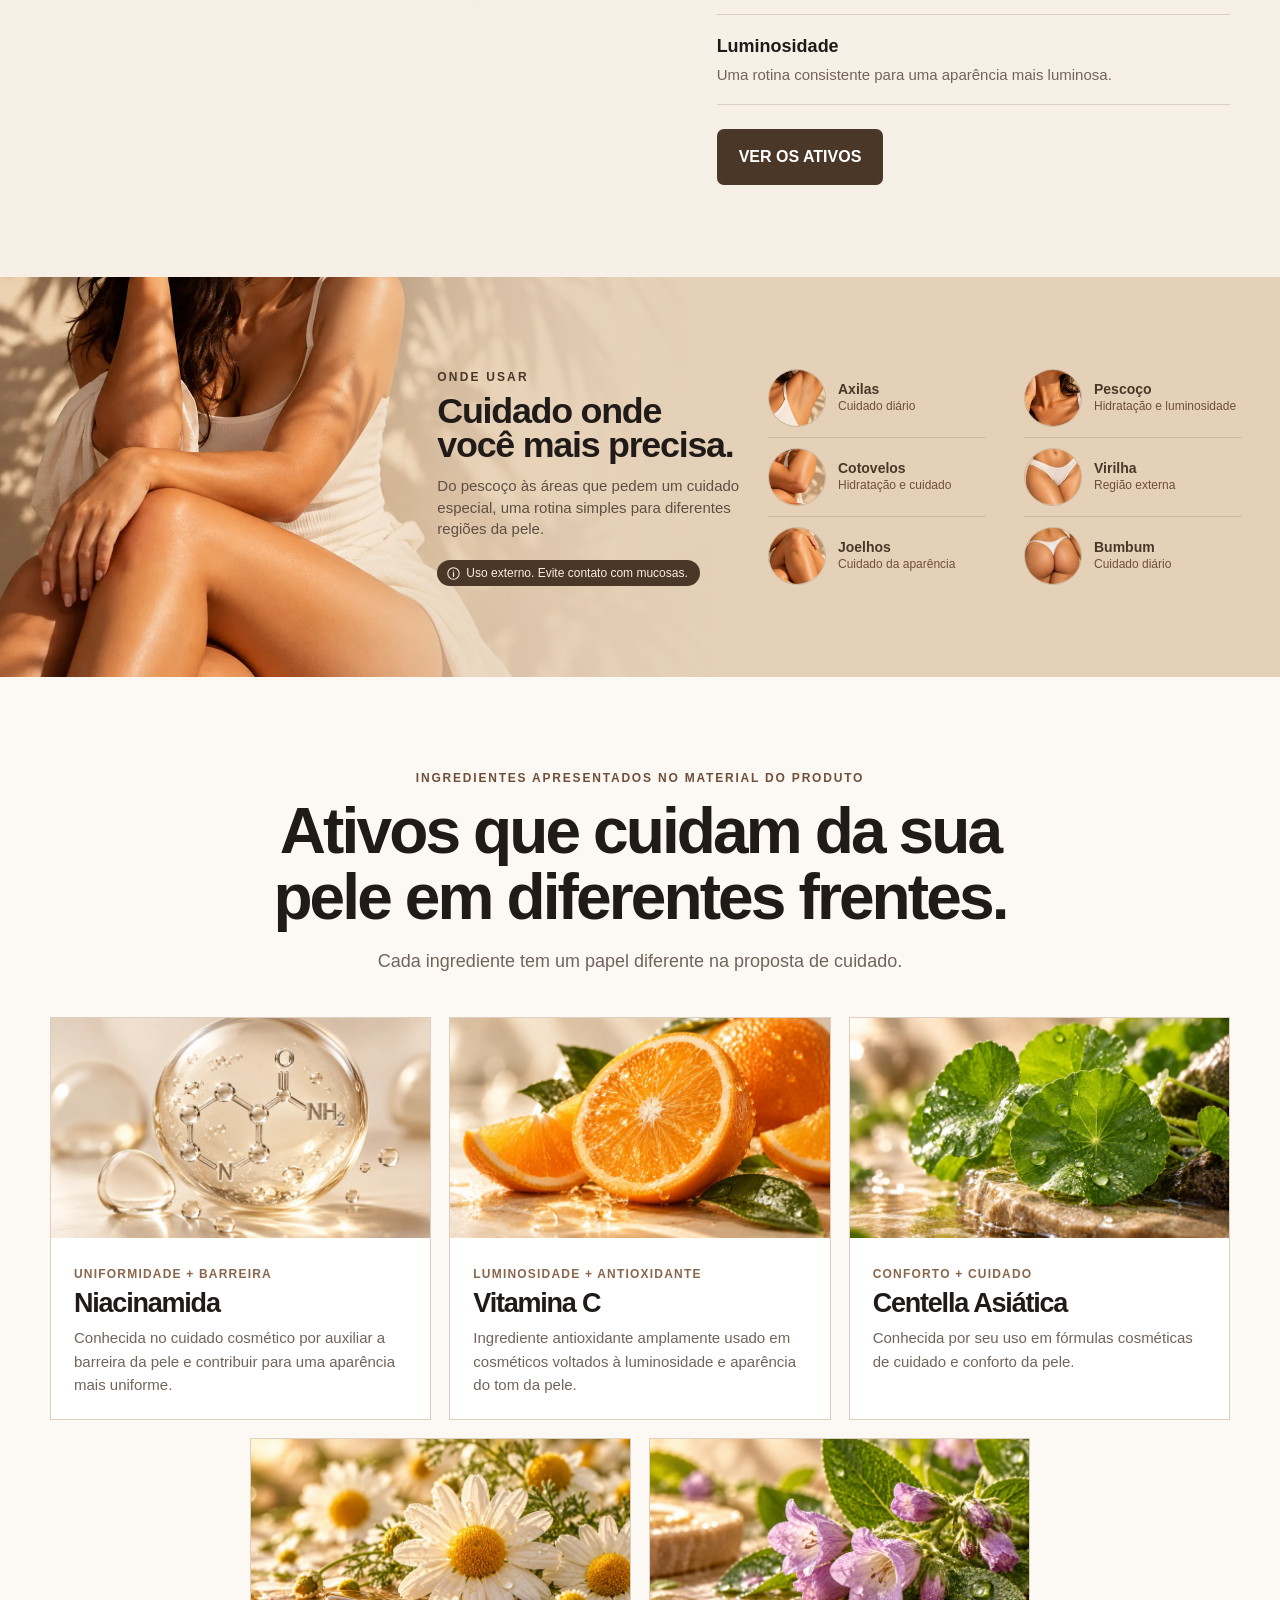
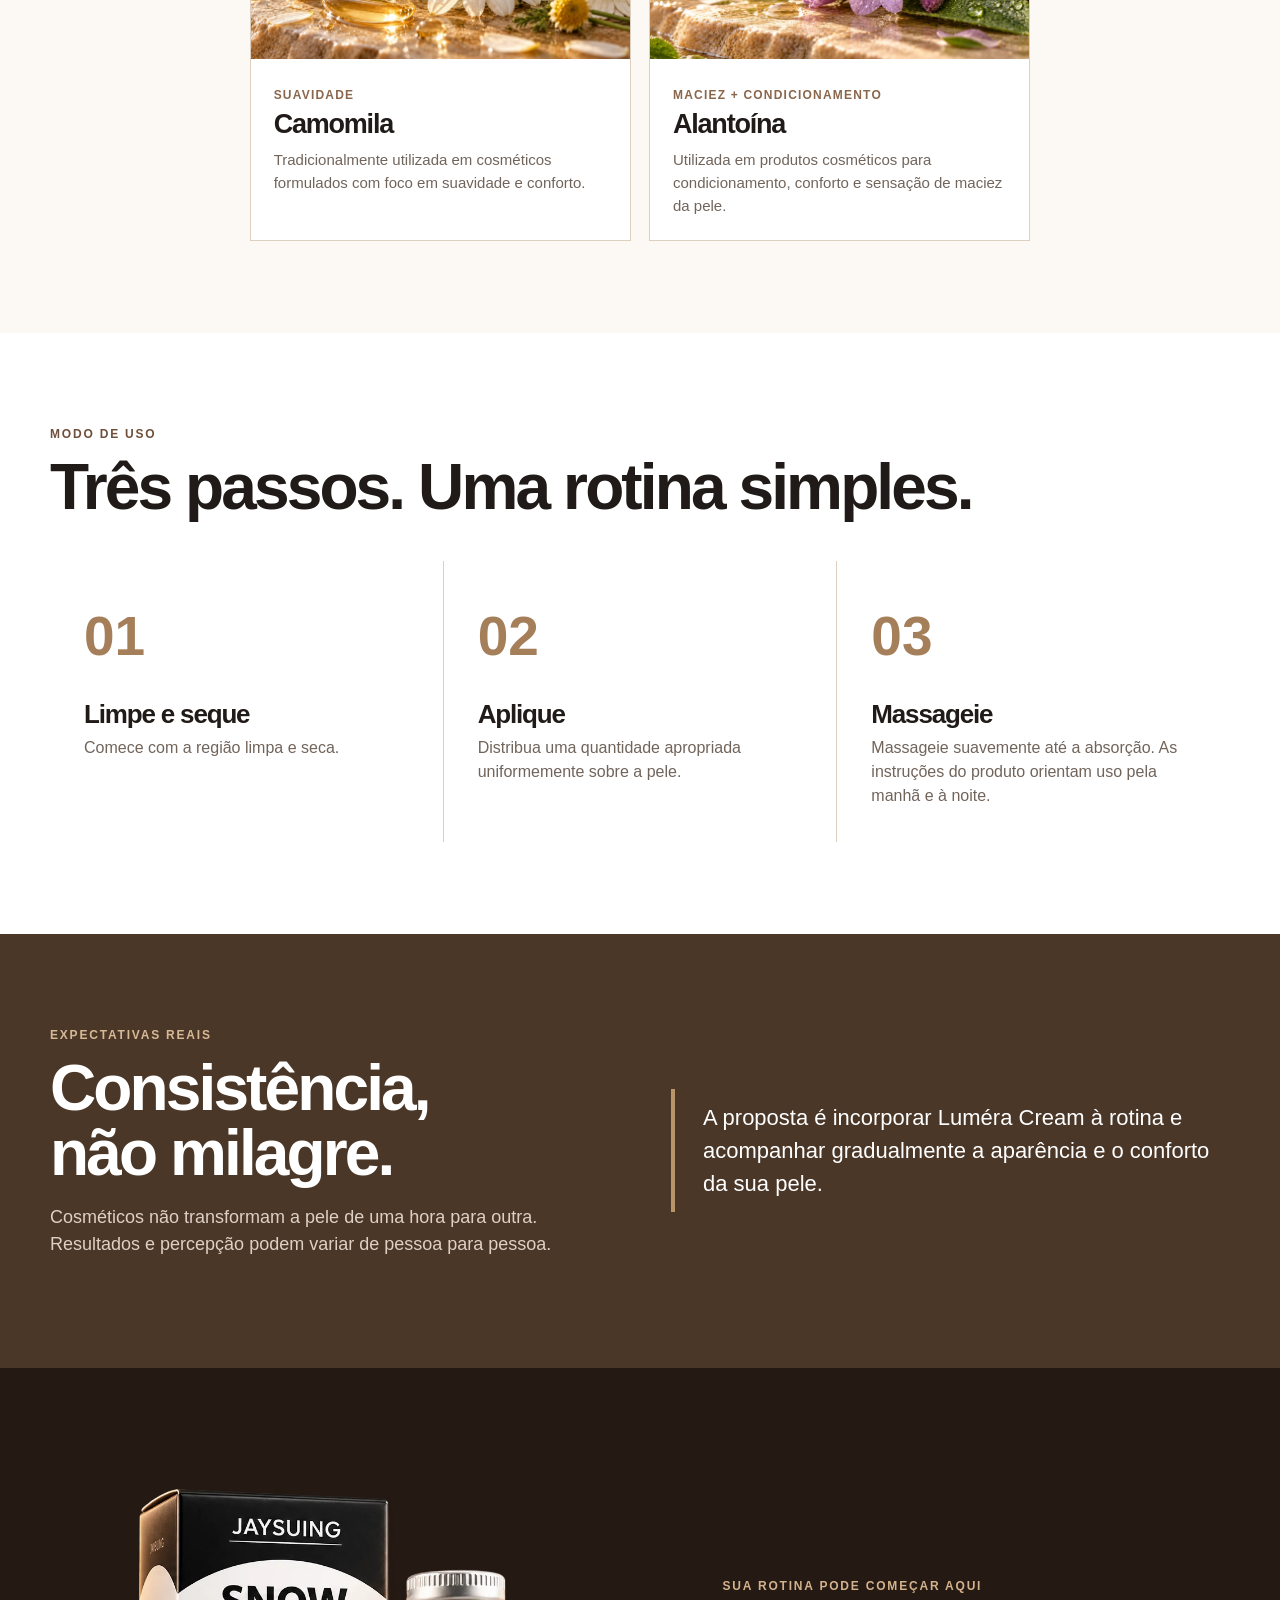
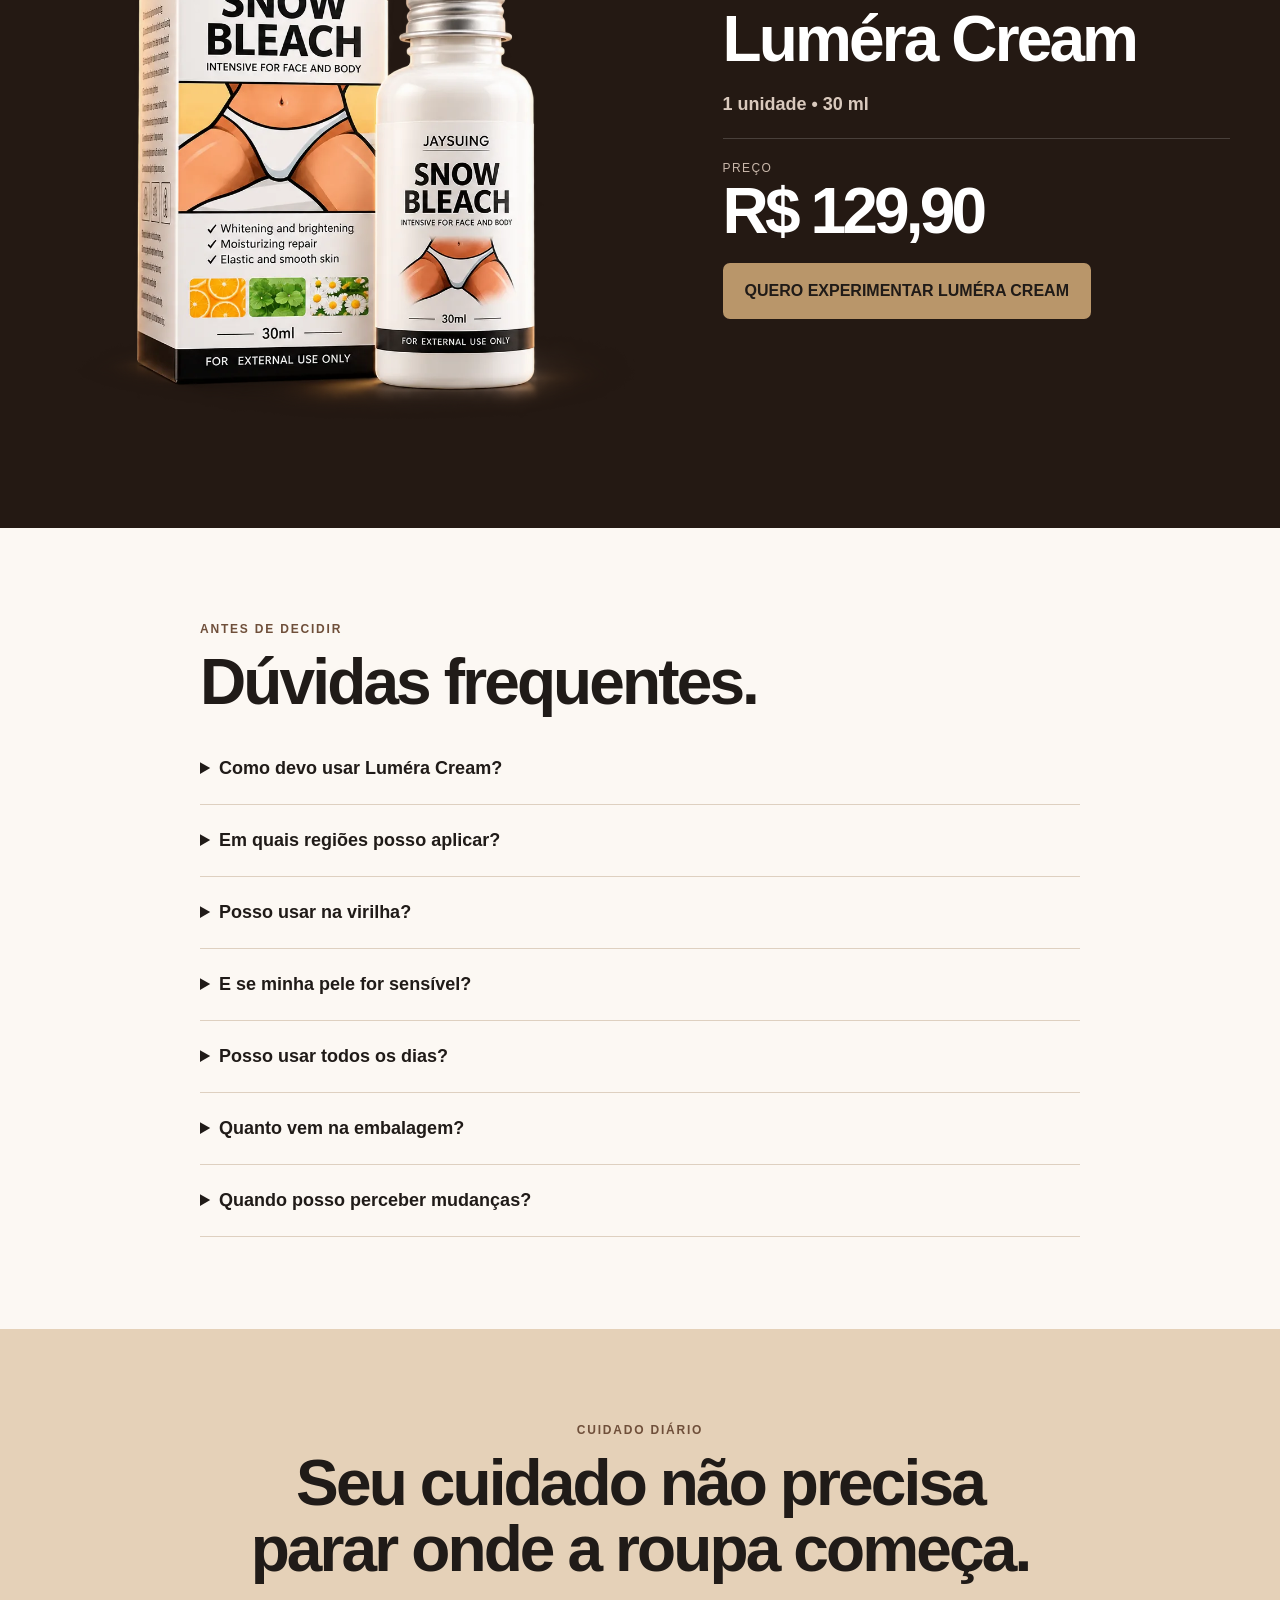
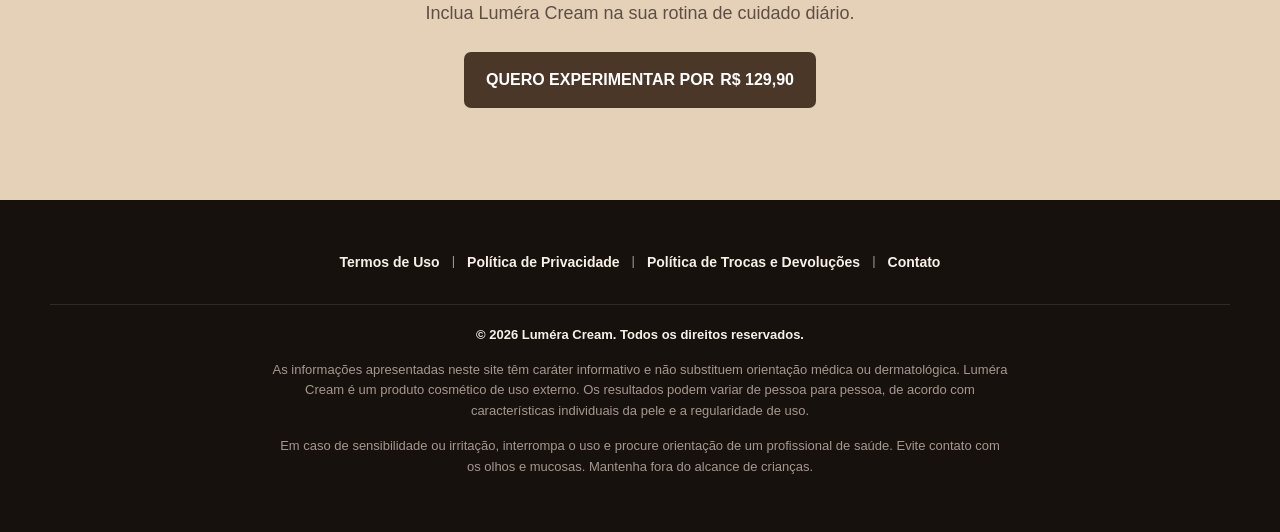
==== commit 7c6afb35: "feat: VSL primeiro, depoimentos em seguida e menos botões de compra antes do vídeo - Reordena seções" ====
--- a/site/index.html
+++ b/site/index.html
@@ -24,11 +24,9 @@
 <link rel="stylesheet" href="css/base.css">
 <link rel="stylesheet" href="css/components.css">
 <link rel="stylesheet" href="css/sections.css"></head><body>
-<header><div class="wrap"><nav><a class="brand" href="#top">LUMÉRA CREAM</a><a class="cta navbuy" href="#oferta" data-checkout>COMPRAR</a></nav></div></header>
+<header><div class="wrap"><nav><a class="brand" href="#top">LUMÉRA CREAM</a></nav></div></header>
 <main id="top">
-<section class="hero"><div class="wrap hero-grid"><div><div class="eyebrow">Cuidado diário para a pele</div><h1>Cuide das áreas que você também quer mostrar.</h1><p class="copy">Hidratação, luminosidade e cuidado cosmético para uma aparência mais uniforme da pele.</p><a class="cta" href="#vsl">ASSISTIR AO VÍDEO</a></div><div class="hero-product"><img class="product-img" src="assets/product/product-hero.webp" alt="Luméra Cream 30 ml na embalagem original Snow Bleach, com elementos botânicos" width="1448" height="1086" fetchpriority="high"></div></div></section>
-
-<section class="video-sec" id="vsl"><div class="wrap"><div class="center vsl-heading"><div class="eyebrow">Conheça Luméra Cream</div><h2 class="big" id="vsl-title">Axilas, virilha e outras áreas escurecidas: por onde começar a cuidar?</h2><p class="copy">Assista ao vídeo e conheça uma rotina simples de cuidado para essas regiões da pele.</p></div>
+<section class="video-sec" id="vsl"><div class="wrap"><div class="center vsl-heading"><div class="eyebrow">Conheça Luméra Cream</div><h1 class="big">Cuide das áreas que você também quer mostrar.</h1><h2 class="vsl-sub" id="vsl-title">Axilas, virilha e outras áreas escurecidas: por onde começar a cuidar?</h2><p class="copy">Assista ao vídeo e conheça uma rotina simples de cuidado para essas regiões da pele.</p></div>
 <div class="video" role="region" aria-labelledby="vsl-title">
 <vturb-smartplayer id="vid-6accc5faf6f2219d5a3433aa" style="display: block; margin: 0 auto; width: 100%; max-width: 400px;"><div class="vturb-player-placeholder" style="position: relative; width: 100%; padding: 177.77777777777777% 0 0; z-index: 0; background-color: black;"></div></vturb-smartplayer>
 </div>
@@ -40,6 +38,15 @@
 <p class="vsl-cta-subtext">Luméra Cream <span aria-hidden="true">•</span> 1 unidade por <span data-price>R$ 129,90</span></p>
 </div>
 <div class="after-video"><p>Se o que você viu faz sentido para a sua rotina, continue e conheça o produto em detalhes.</p><a class="cta gold" href="#produto">CONHECER LUMÉRA CREAM</a></div></div></section>
+
+<!-- PLACEHOLDER: depoimentos e nomes fictícios; ocultar ou substituir antes da publicação. -->
+<section class="testimonials"><div class="wrap"><div class="center testimonials-heading"><div class="eyebrow">Experiências de uso</div><h2 class="big">Feito para caber na sua rotina.</h2><p class="copy">Textura, praticidade e cuidado diário em uma rotina simples.</p></div><div class="comments">
+<article class="comment"><div class="anon"><div class="avatar"><img src="assets/experience/clients/mariana-silva.webp" alt="" width="320" height="320" loading="lazy" decoding="async"></div><div><b>Mariana Silva</b><span>Cliente</span></div></div><blockquote>Gostei principalmente da textura. Entrou fácil na minha rotina e não achei pesado para usar no dia a dia. Estou usando com constância e acompanhando a aparência da pele.</blockquote></article>
+<article class="comment"><div class="anon"><div class="avatar"><img src="assets/experience/clients/camila-oliveira.webp" alt="" width="320" height="320" loading="lazy" decoding="async"></div><div><b>Camila Oliveira</b><span>Cliente</span></div></div><blockquote>Comecei usando nas axilas e achei a aplicação bem simples. O que mais gostei foi conseguir transformar o cuidado dessa região em parte da minha rotina normal.</blockquote></article>
+<article class="comment"><div class="anon"><div class="avatar"><img src="assets/experience/clients/juliana-santos.webp" alt="" width="320" height="320" loading="lazy" decoding="async"></div><div><b>Juliana Santos</b><span>Cliente</span></div></div><blockquote>Eu queria algo prático, sem uma rotina enorme. Uso uma pequena quantidade, massageio e pronto. Para mim, a experiência de uso está sendo bem tranquila.</blockquote></article>
+</div><div class="experience-benefits" aria-label="Destaques da experiência"><div><span class="benefit-icon"><img src="assets/experience/icon-textura.webp" alt="" width="160" height="160" loading="lazy" decoding="async"></span><b>Textura leve</b></div><div><span class="benefit-icon"><img src="assets/experience/icon-rotina.webp" alt="" width="160" height="160" loading="lazy" decoding="async"></span><b>Rotina simples</b></div><div><span class="benefit-icon"><img src="assets/experience/icon-cuidado.webp" alt="" width="160" height="160" loading="lazy" decoding="async"></span><b>Cuidado diário</b></div></div></div></section>
+
+<section class="hero"><div class="wrap hero-grid"><div><div class="eyebrow">Cuidado diário para a pele</div><p class="copy">Hidratação, luminosidade e cuidado cosmético para uma aparência mais uniforme da pele.</p></div><div class="hero-product"><img class="product-img" src="assets/product/product-hero.webp" alt="Luméra Cream 30 ml na embalagem original Snow Bleach, com elementos botânicos" width="1448" height="1086" fetchpriority="high"></div></div></section>
 
 <section class="emotion"><div class="wrap"><div class="eyebrow">Não é só aparência</div><h2 class="quote">Você já deixou de usar uma roupa por insegurança com a aparência da sua pele?</h2><p class="copy">Cuidar das axilas, da virilha e de outras regiões também pode fazer parte de uma rotina simples de autocuidado.</p></div></section>
 
@@ -73,12 +80,6 @@
 
 <section class="expect"><div class="wrap split"><div><div class="eyebrow">Expectativas reais</div><h2 class="big">Consistência, não milagre.</h2><p class="copy">Cosméticos não transformam a pele de uma hora para outra. Resultados e percepção podem variar de pessoa para pessoa.</p></div><div class="expect-card">A proposta é incorporar Luméra Cream à rotina e acompanhar gradualmente a aparência e o conforto da sua pele.</div></div></section>
 
-<!-- PLACEHOLDER: depoimentos e nomes fictícios; ocultar ou substituir antes da publicação. -->
-<section class="testimonials"><div class="wrap"><div class="center testimonials-heading"><div class="eyebrow">Experiências de uso</div><h2 class="big">Feito para caber na sua rotina.</h2><p class="copy">Textura, praticidade e cuidado diário em uma rotina simples.</p></div><div class="comments">
-<article class="comment"><div class="anon"><div class="avatar"><img src="assets/experience/clients/mariana-silva.webp" alt="" width="320" height="320" loading="lazy" decoding="async"></div><div><b>Mariana Silva</b><span>Cliente</span></div></div><blockquote>Gostei principalmente da textura. Entrou fácil na minha rotina e não achei pesado para usar no dia a dia. Estou usando com constância e acompanhando a aparência da pele.</blockquote></article>
-<article class="comment"><div class="anon"><div class="avatar"><img src="assets/experience/clients/camila-oliveira.webp" alt="" width="320" height="320" loading="lazy" decoding="async"></div><div><b>Camila Oliveira</b><span>Cliente</span></div></div><blockquote>Comecei usando nas axilas e achei a aplicação bem simples. O que mais gostei foi conseguir transformar o cuidado dessa região em parte da minha rotina normal.</blockquote></article>
-<article class="comment"><div class="anon"><div class="avatar"><img src="assets/experience/clients/juliana-santos.webp" alt="" width="320" height="320" loading="lazy" decoding="async"></div><div><b>Juliana Santos</b><span>Cliente</span></div></div><blockquote>Eu queria algo prático, sem uma rotina enorme. Uso uma pequena quantidade, massageio e pronto. Para mim, a experiência de uso está sendo bem tranquila.</blockquote></article>
-</div><div class="experience-benefits" aria-label="Destaques da experiência"><div><span class="benefit-icon"><img src="assets/experience/icon-textura.webp" alt="" width="160" height="160" loading="lazy" decoding="async"></span><b>Textura leve</b></div><div><span class="benefit-icon"><img src="assets/experience/icon-rotina.webp" alt="" width="160" height="160" loading="lazy" decoding="async"></span><b>Rotina simples</b></div><div><span class="benefit-icon"><img src="assets/experience/icon-cuidado.webp" alt="" width="160" height="160" loading="lazy" decoding="async"></span><b>Cuidado diário</b></div></div></div></section>
 
 <section class="offer" id="oferta"><div class="wrap split"><div class="offer-product"><img class="product-img" src="assets/product/product-offer.webp" alt="Luméra Cream 30 ml na caixa e no frasco originais Snow Bleach" width="1536" height="1024" loading="lazy" decoding="async"></div><div class="offer-details"><div class="eyebrow">Sua rotina pode começar aqui</div><h2 class="big">Luméra Cream</h2><p class="copy offer-quantity">1 unidade • 30 ml</p><div class="pricebox"><div class="price-label">Preço</div><div class="price" data-price>R$ 129,90</div><a class="cta gold" href="#oferta" data-checkout>QUERO EXPERIMENTAR LUMÉRA CREAM</a><div class="offer-commercial" hidden aria-hidden="true"><!-- Inserir somente informações comerciais verificadas. --></div></div></div></div></section>
 
@@ -93,6 +94,5 @@
 <p>As informações apresentadas neste site têm caráter informativo e não substituem orientação médica ou dermatológica. Luméra Cream é um produto cosmético de uso externo. Os resultados podem variar de pessoa para pessoa, de acordo com características individuais da pele e a regularidade de uso.</p>
 <p>Em caso de sensibilidade ou irritação, interrompa o uso e procure orientação de um profissional de saúde. Evite contato com os olhos e mucosas. Mantenha fora do alcance de crianças.</p>
 </div></footer>
-<div class="sticky"><b>Luméra Cream · <span data-price>R$ 129,90</span></b><a href="#oferta" data-checkout>COMPRAR</a></div>
 <script src="js/main.js" defer></script>
 </body></html>
--- a/site/css/sections.css
+++ b/site/css/sections.css
@@ -110,6 +110,14 @@
   margin: 0.625rem auto 0.75rem;
   font-size: clamp(2.25rem, 4.4vw, 3.75rem);
   line-height: 1.04;
+}
+
+.vsl-heading .vsl-sub {
+  max-width: 40rem;
+  margin: 0 auto 0.75rem;
+  font-size: clamp(1.25rem, 2.2vw, 1.625rem);
+  line-height: 1.2;
+  letter-spacing: -0.02em;
 }
 
 .vsl-heading .copy {
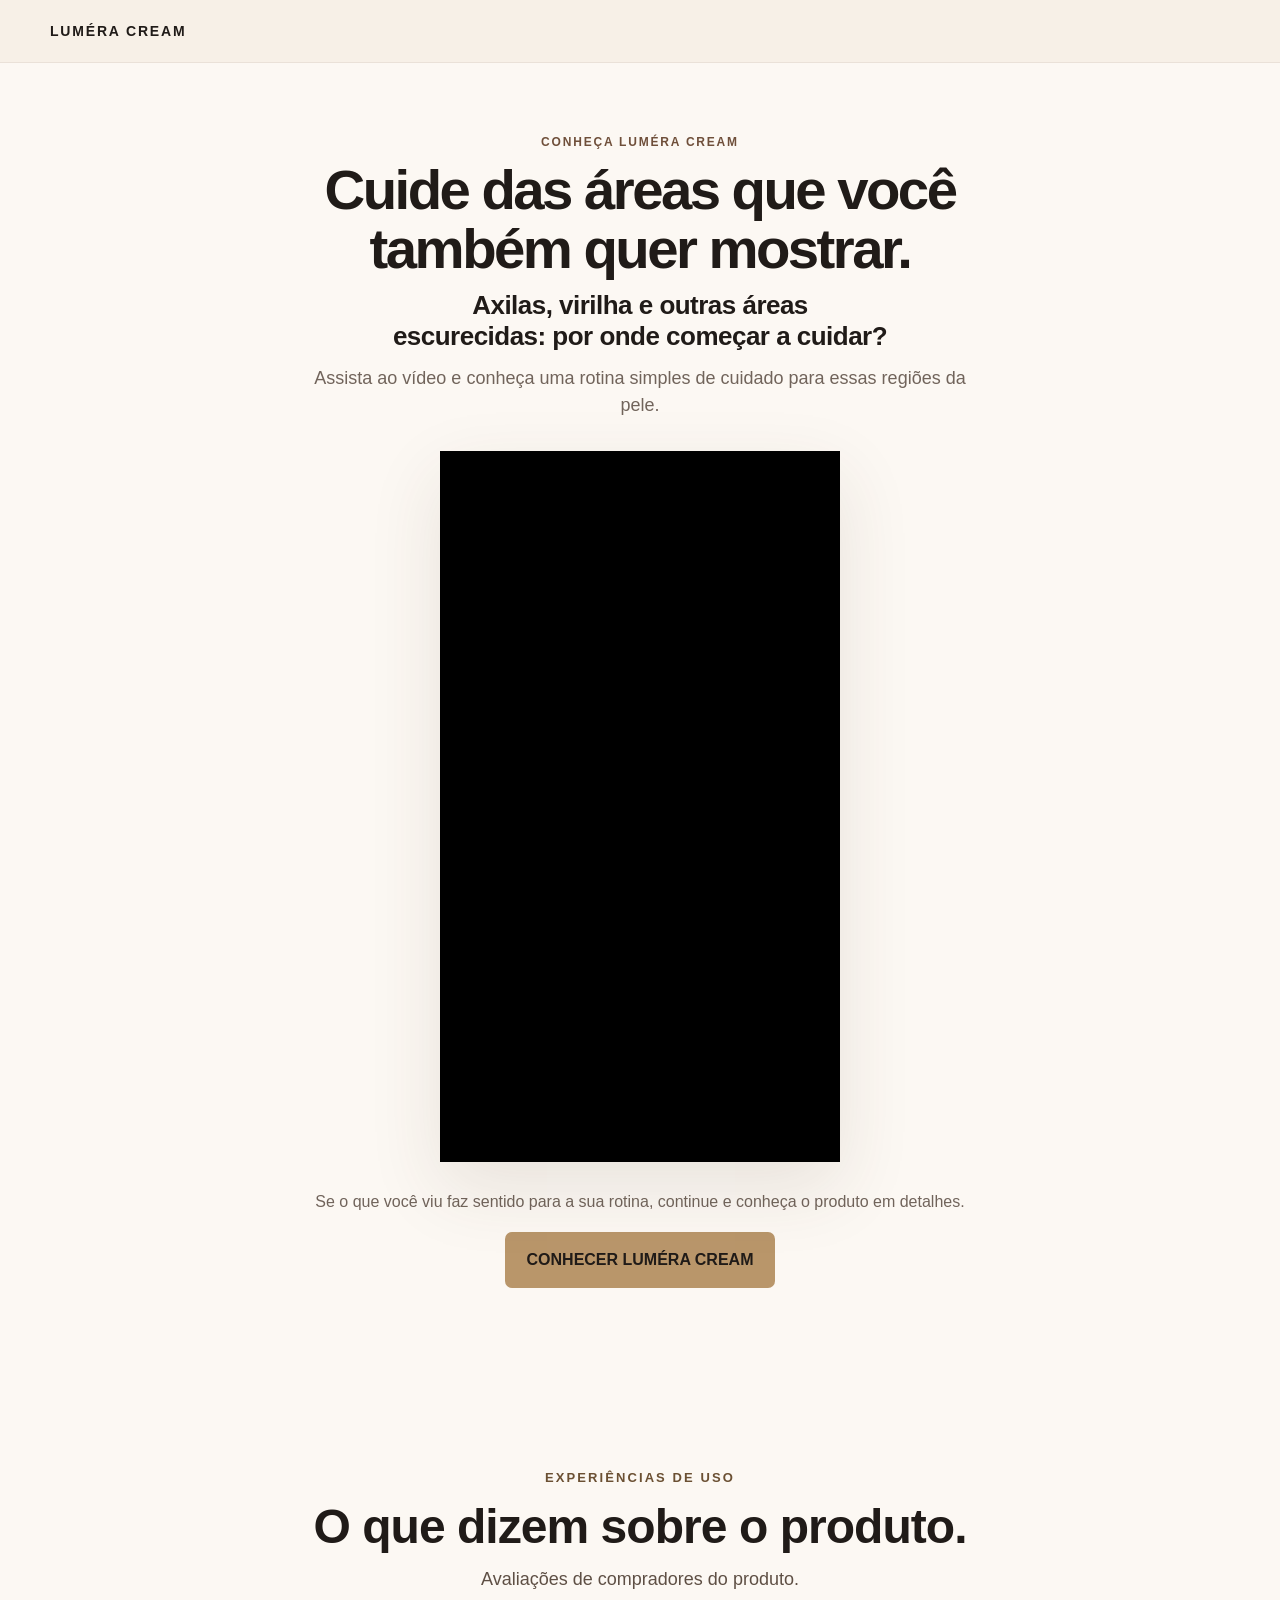
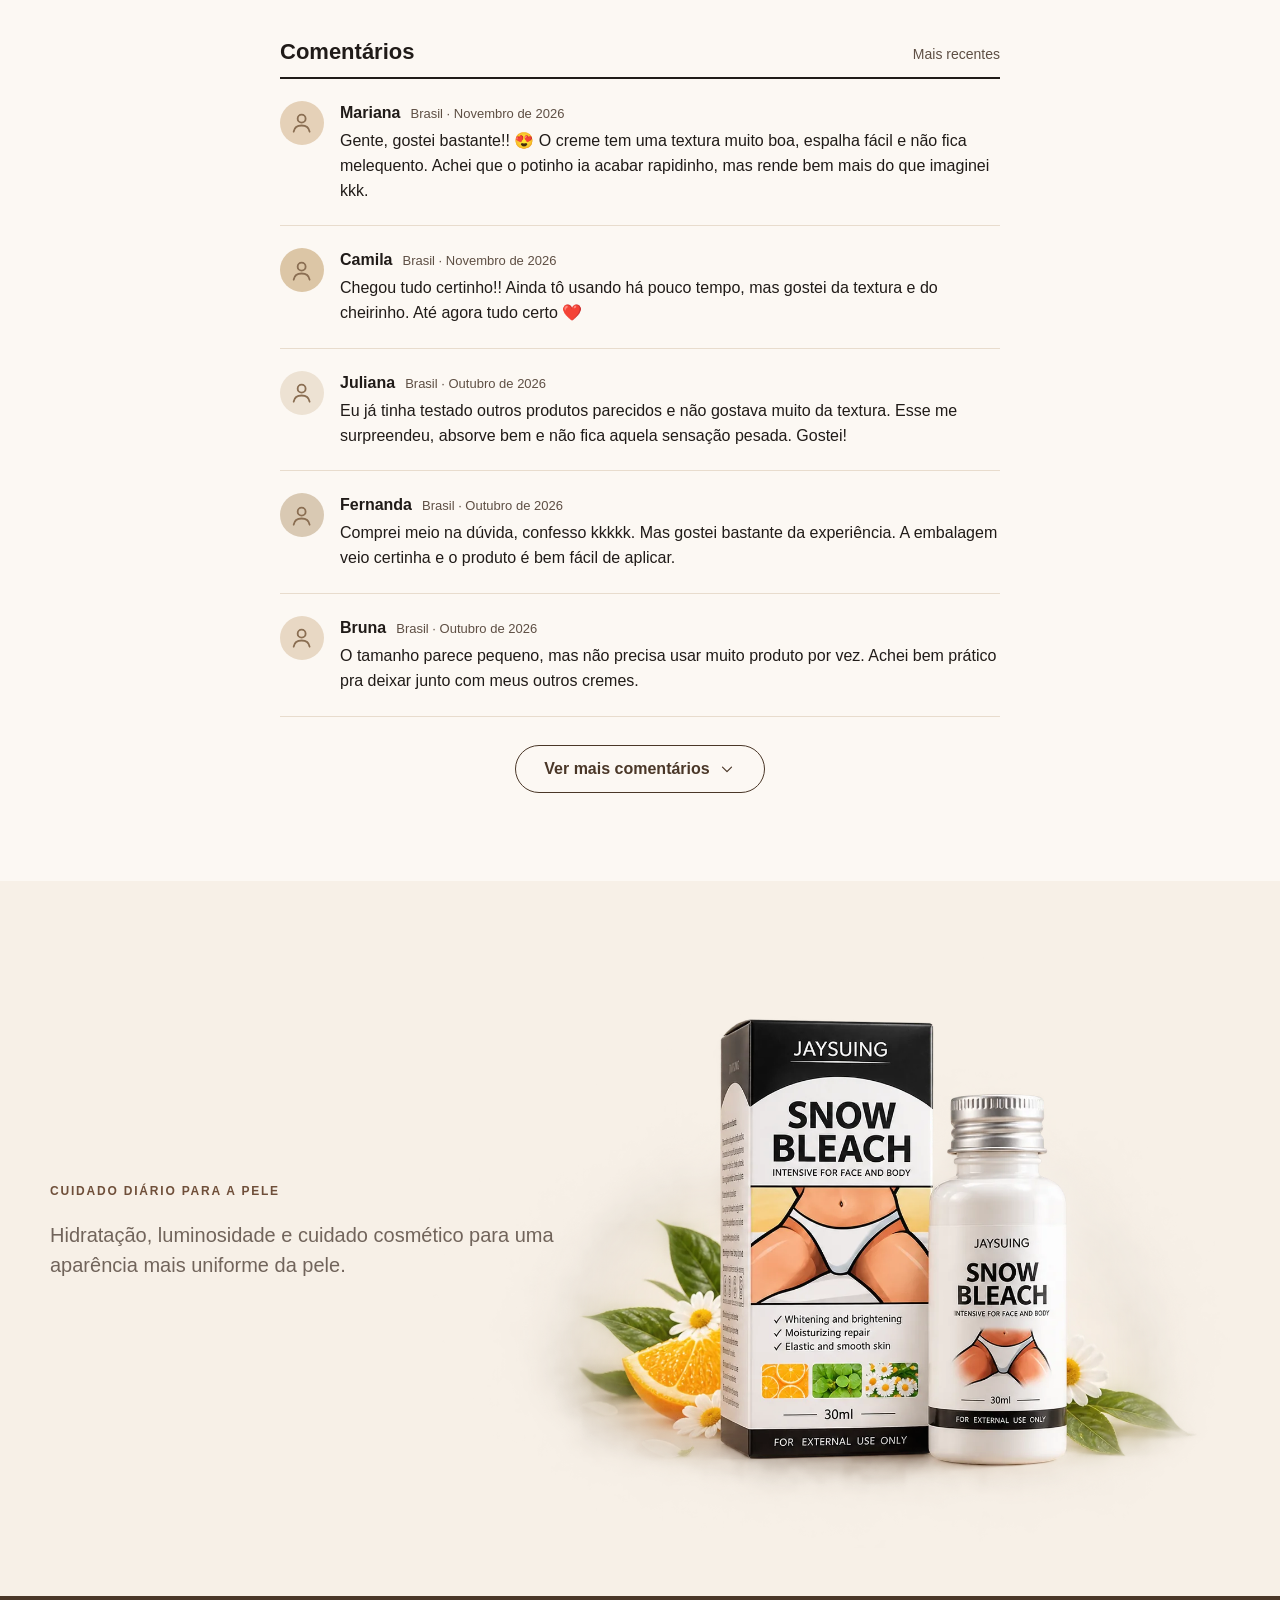
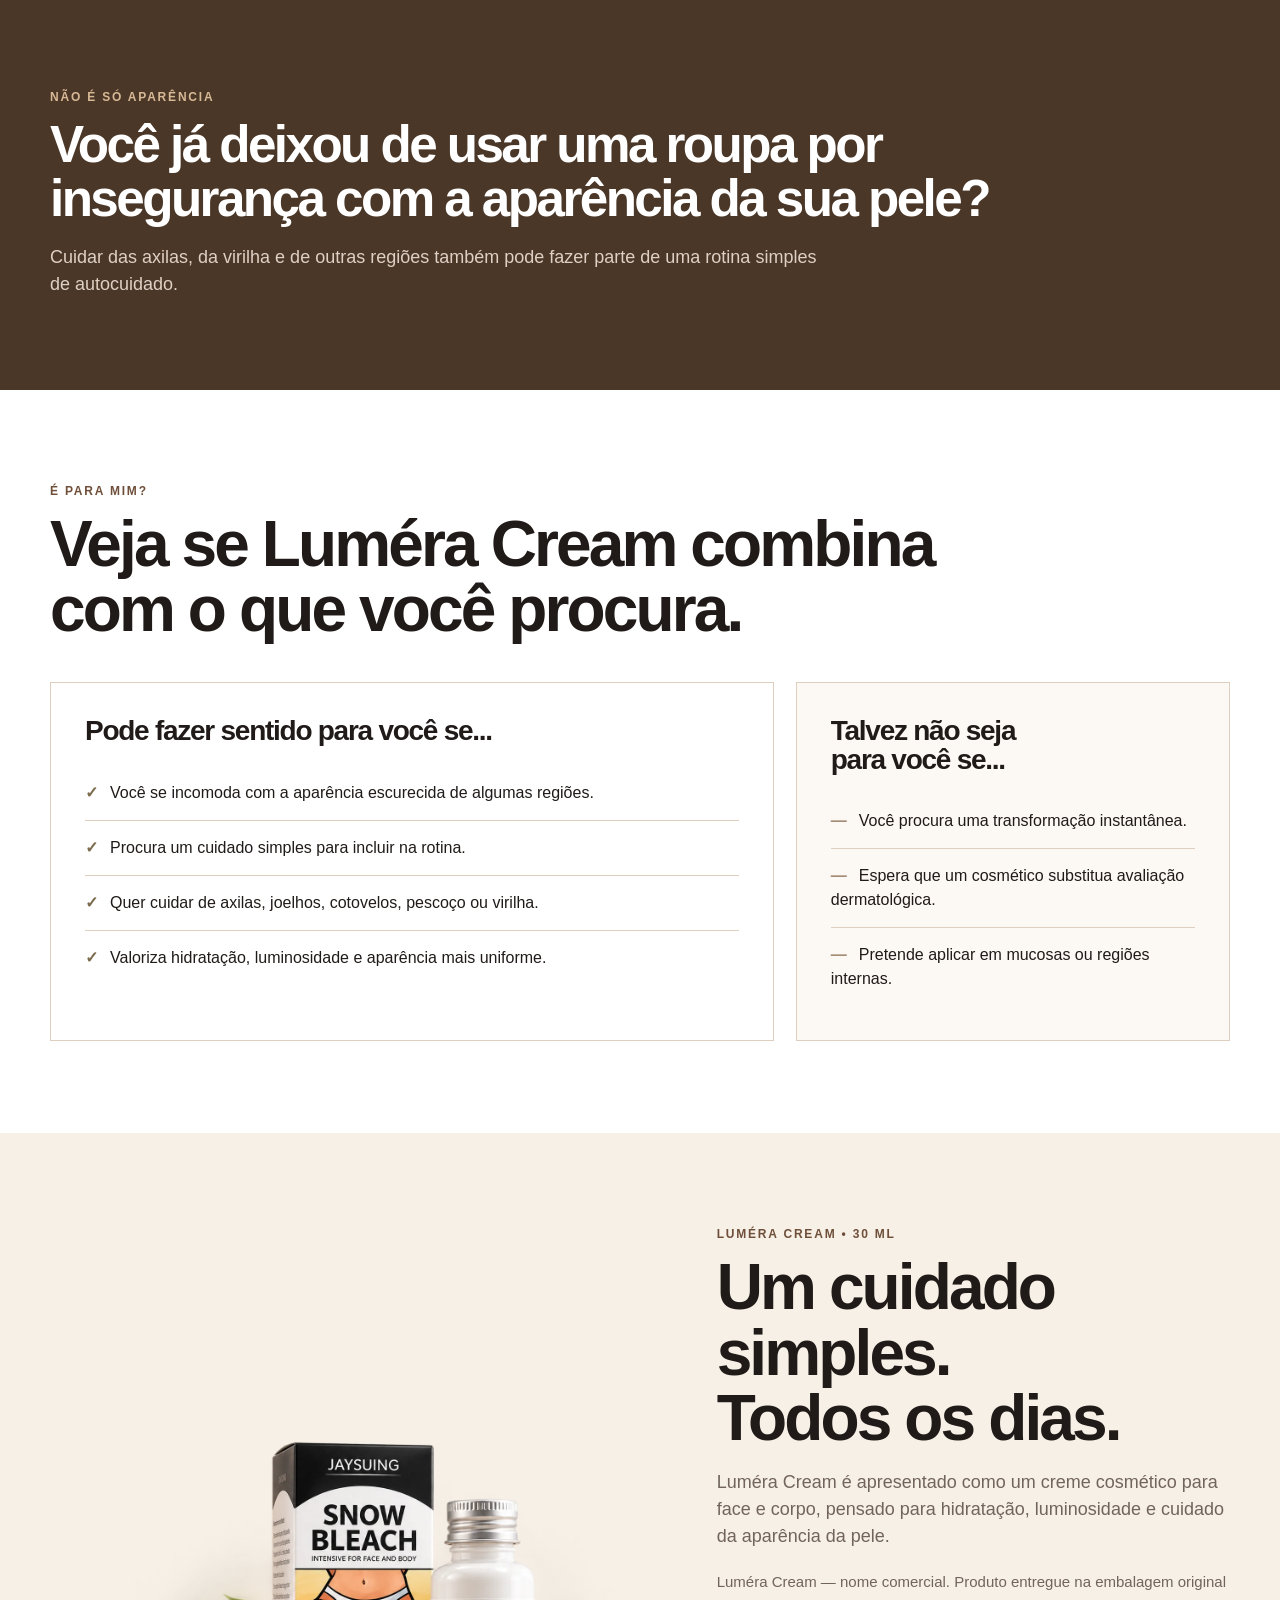
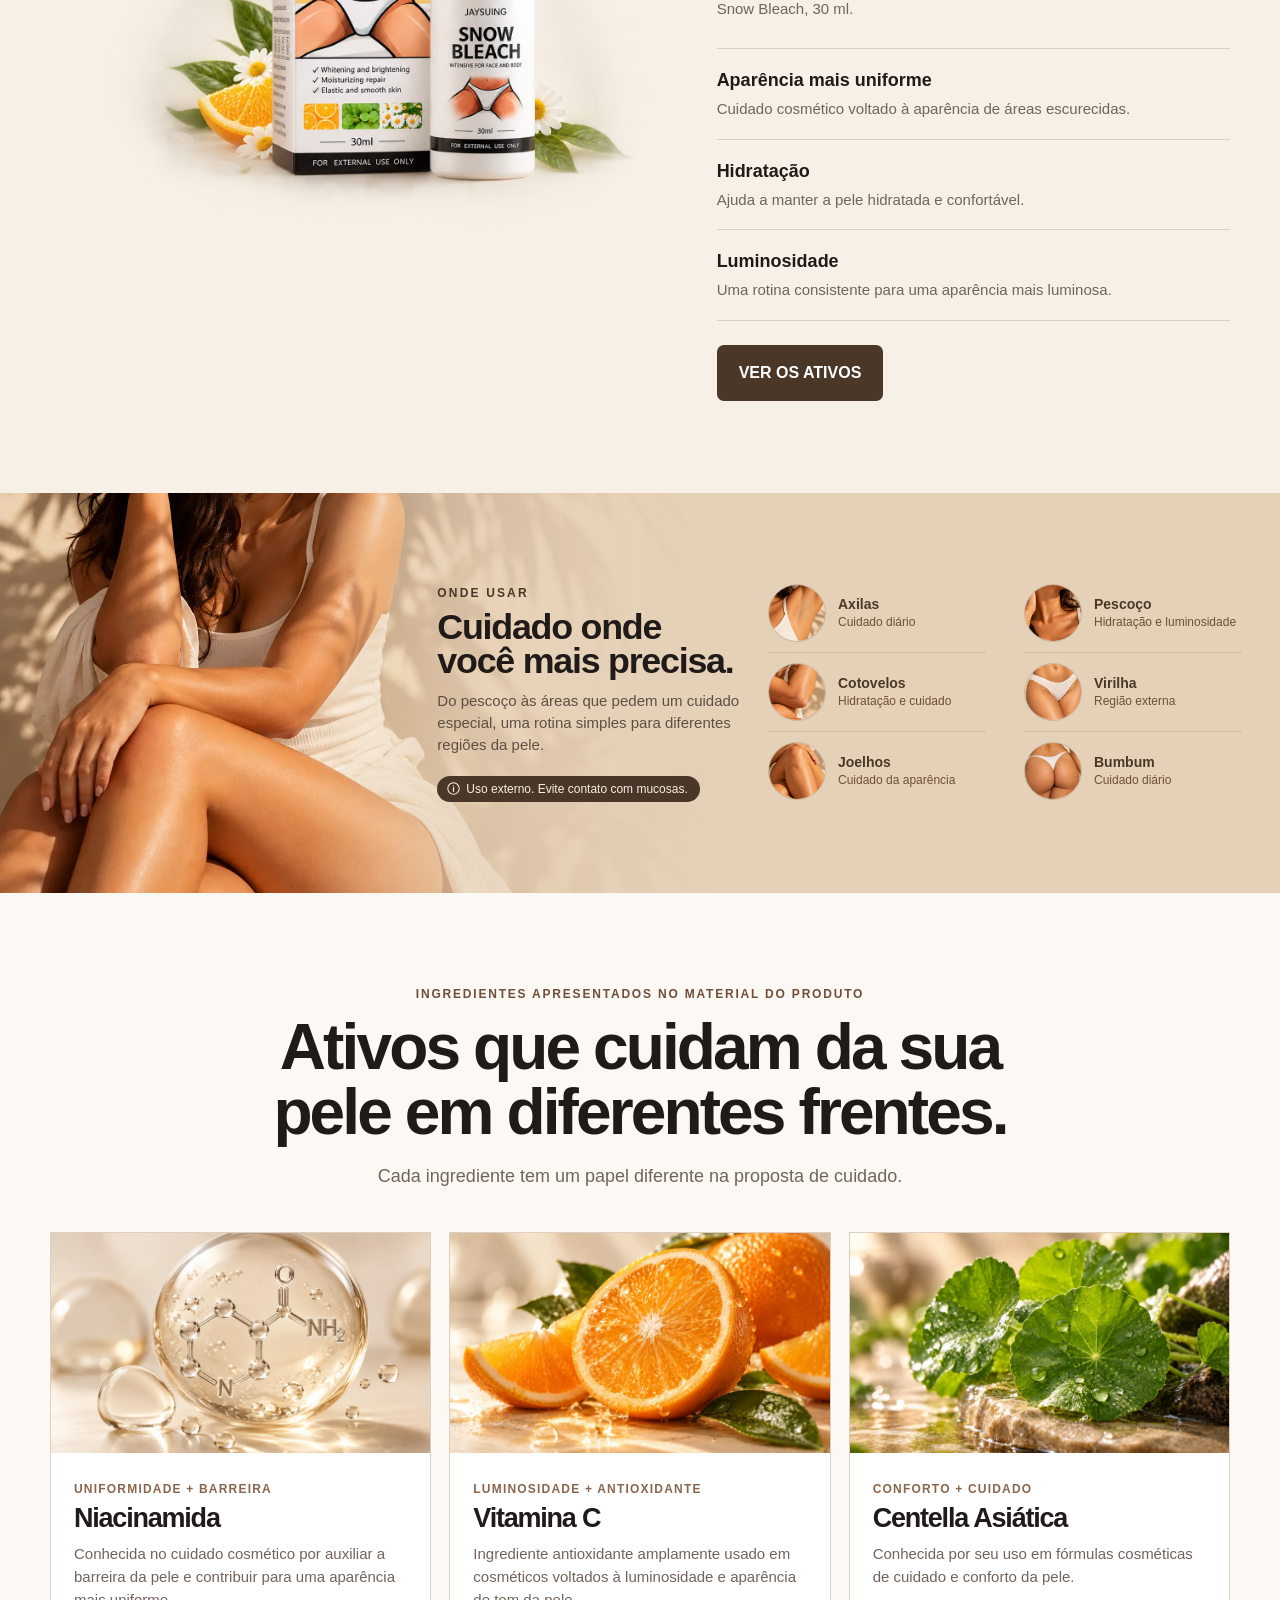
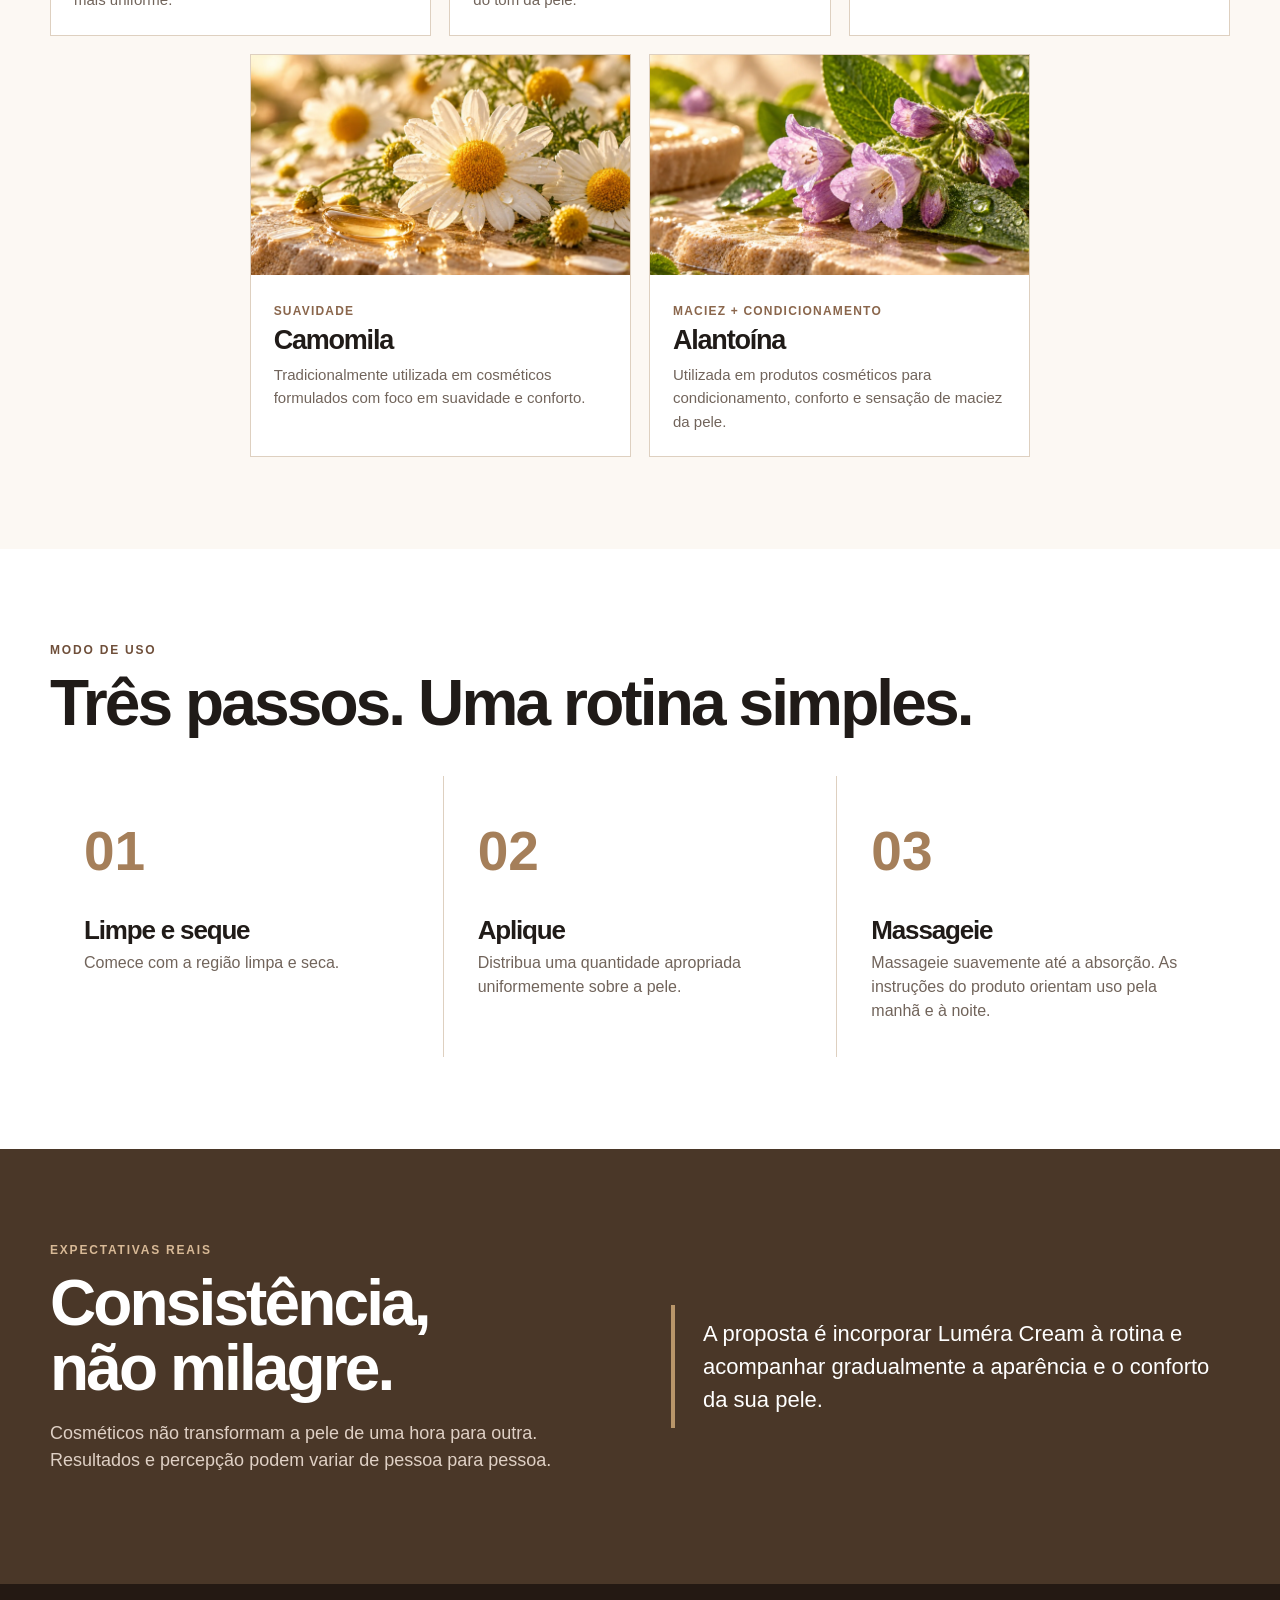
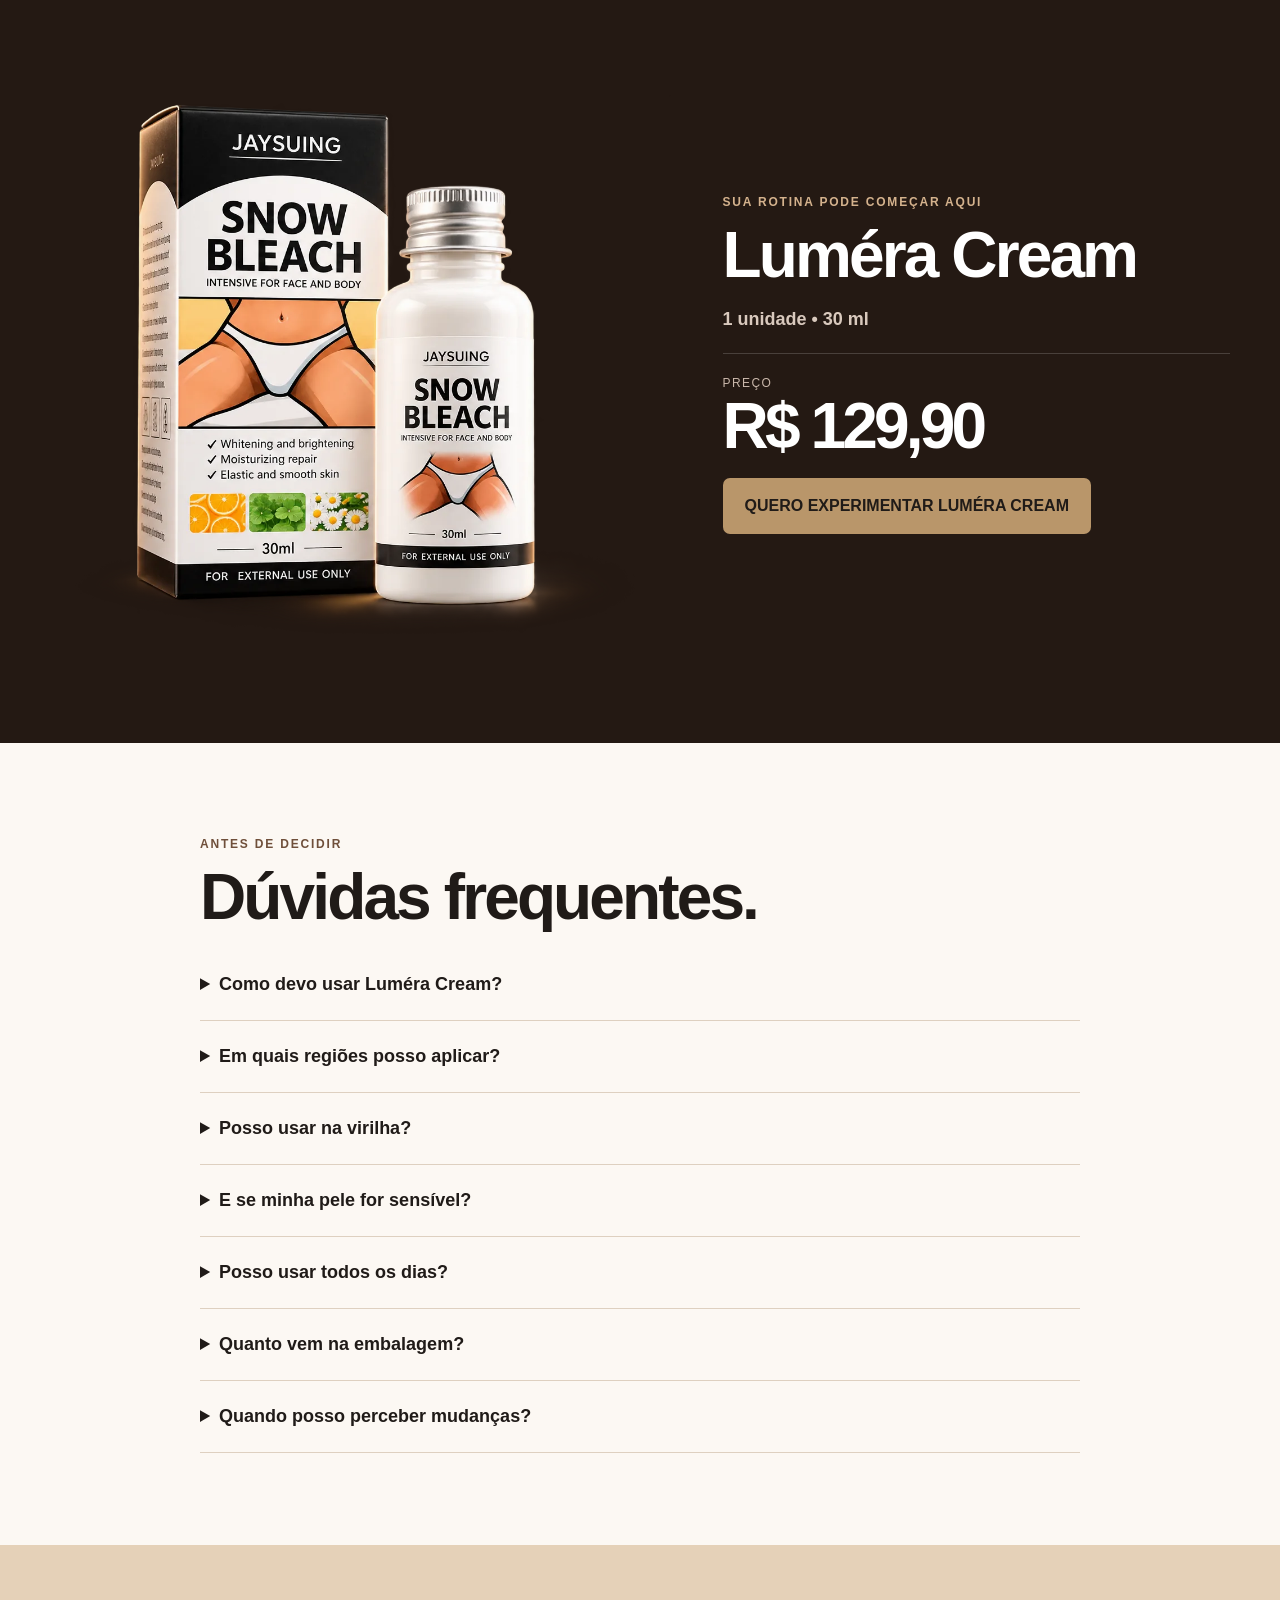
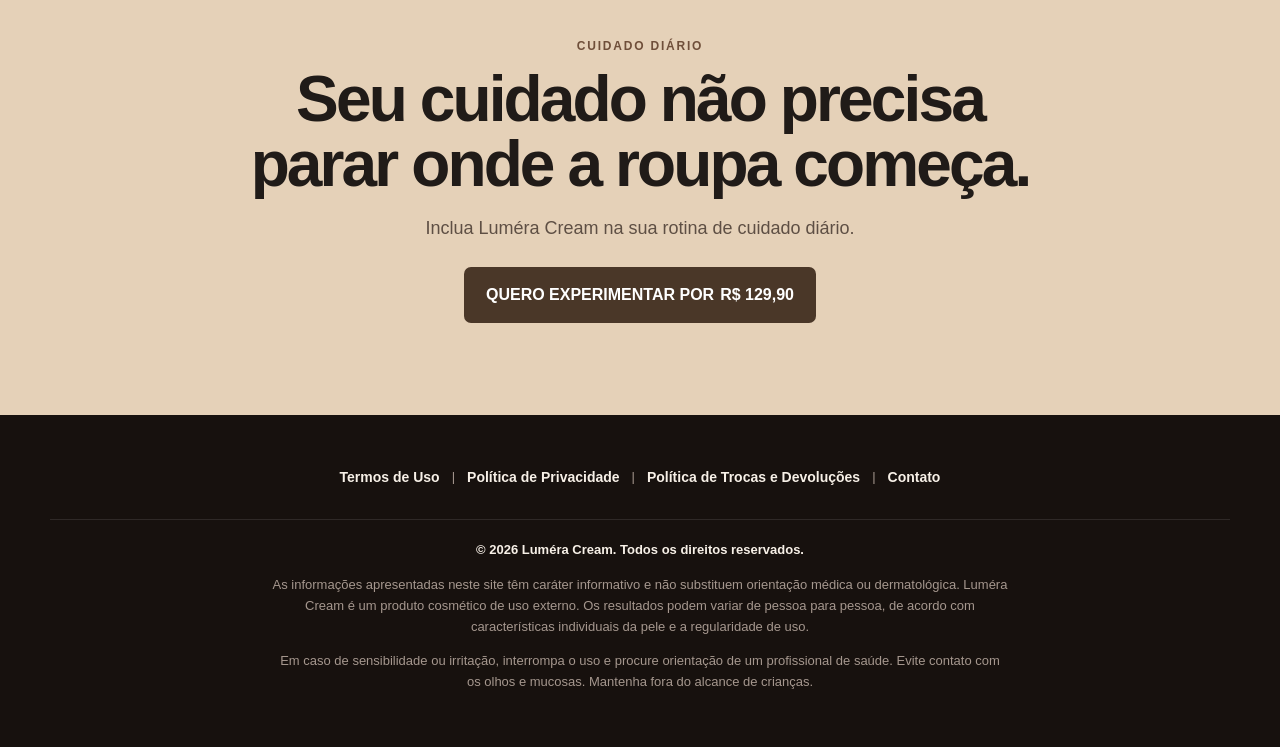
==== commit 85ffbd66: "feat: nova seção de avaliações após a VSL - Substitui a seção antiga de depoimentos placeholder por " ====
--- a/site/index.html
+++ b/site/index.html
@@ -39,12 +39,15 @@
 </div>
 <div class="after-video"><p>Se o que você viu faz sentido para a sua rotina, continue e conheça o produto em detalhes.</p><a class="cta gold" href="#produto">CONHECER LUMÉRA CREAM</a></div></div></section>
 
-<!-- PLACEHOLDER: depoimentos e nomes fictícios; ocultar ou substituir antes da publicação. -->
-<section class="testimonials"><div class="wrap"><div class="center testimonials-heading"><div class="eyebrow">Experiências de uso</div><h2 class="big">Feito para caber na sua rotina.</h2><p class="copy">Textura, praticidade e cuidado diário em uma rotina simples.</p></div><div class="comments">
-<article class="comment"><div class="anon"><div class="avatar"><img src="assets/experience/clients/mariana-silva.webp" alt="" width="320" height="320" loading="lazy" decoding="async"></div><div><b>Mariana Silva</b><span>Cliente</span></div></div><blockquote>Gostei principalmente da textura. Entrou fácil na minha rotina e não achei pesado para usar no dia a dia. Estou usando com constância e acompanhando a aparência da pele.</blockquote></article>
-<article class="comment"><div class="anon"><div class="avatar"><img src="assets/experience/clients/camila-oliveira.webp" alt="" width="320" height="320" loading="lazy" decoding="async"></div><div><b>Camila Oliveira</b><span>Cliente</span></div></div><blockquote>Comecei usando nas axilas e achei a aplicação bem simples. O que mais gostei foi conseguir transformar o cuidado dessa região em parte da minha rotina normal.</blockquote></article>
-<article class="comment"><div class="anon"><div class="avatar"><img src="assets/experience/clients/juliana-santos.webp" alt="" width="320" height="320" loading="lazy" decoding="async"></div><div><b>Juliana Santos</b><span>Cliente</span></div></div><blockquote>Eu queria algo prático, sem uma rotina enorme. Uso uma pequena quantidade, massageio e pronto. Para mim, a experiência de uso está sendo bem tranquila.</blockquote></article>
-</div><div class="experience-benefits" aria-label="Destaques da experiência"><div><span class="benefit-icon"><img src="assets/experience/icon-textura.webp" alt="" width="160" height="160" loading="lazy" decoding="async"></span><b>Textura leve</b></div><div><span class="benefit-icon"><img src="assets/experience/icon-rotina.webp" alt="" width="160" height="160" loading="lazy" decoding="async"></span><b>Rotina simples</b></div><div><span class="benefit-icon"><img src="assets/experience/icon-cuidado.webp" alt="" width="160" height="160" loading="lazy" decoding="async"></span><b>Cuidado diário</b></div></div></div></section>
+<section class="reviews" id="avaliacoes" aria-labelledby="reviews-title">
+<div class="reviews-head"><p class="reviews-eyebrow">EXPERIÊNCIAS DE USO</p><h2 id="reviews-title">O que dizem sobre o produto.</h2><p class="reviews-sub" id="reviews-sub">As primeiras avaliações de clientes vão aparecer aqui.</p></div>
+<div class="reviews-area">
+<div class="reviews-bar"><h3>Comentários</h3><span id="reviews-sort" hidden>Mais recentes</span></div>
+<div class="reviews-empty" id="reviews-empty"><svg aria-hidden="true" focusable="false" viewBox="0 0 24 24" width="32" height="32"><path d="M4 5.5A1.5 1.5 0 0 1 5.5 4h13A1.5 1.5 0 0 1 20 5.5v9a1.5 1.5 0 0 1-1.5 1.5H10l-4.5 4v-4h0A1.5 1.5 0 0 1 4 14.5z"/></svg><p class="reviews-empty-title">Ainda estamos reunindo os primeiros comentários.</p><p class="reviews-empty-text">Já usou a Luméra Cream? Conte como foi a sua experiência.</p></div>
+<ol class="reviews-list" id="reviews-list" hidden></ol>
+<div class="reviews-more"><button class="reviews-btn" id="reviews-more" type="button" aria-expanded="false" aria-controls="reviews-list" hidden>Ver mais comentários <svg aria-hidden="true" focusable="false" viewBox="0 0 24 24" width="18" height="18"><path d="M6 9.5l6 6 6-6"/></svg></button></div>
+</div>
+</section>
 
 <section class="hero"><div class="wrap hero-grid"><div><div class="eyebrow">Cuidado diário para a pele</div><p class="copy">Hidratação, luminosidade e cuidado cosmético para uma aparência mais uniforme da pele.</p></div><div class="hero-product"><img class="product-img" src="assets/product/product-hero.webp" alt="Luméra Cream 30 ml na embalagem original Snow Bleach, com elementos botânicos" width="1448" height="1086" fetchpriority="high"></div></div></section>
 
@@ -95,4 +98,6 @@
 <p>Em caso de sensibilidade ou irritação, interrompa o uso e procure orientação de um profissional de saúde. Evite contato com os olhos e mucosas. Mantenha fora do alcance de crianças.</p>
 </div></footer>
 <script src="js/main.js" defer></script>
+<script src="js/reviews.js" defer></script>
+<script src="js/reviews-render.js" defer></script>
 </body></html>
--- a/site/css/sections.css
+++ b/site/css/sections.css
@@ -935,3 +935,260 @@
     content: none;
   }
 }
+
+/* ---------- Avaliações (#avaliacoes) ---------- */
+.reviews {
+  --reviews-line: #e8dccd;
+  --reviews-icon: #8a6e52;
+  padding: 88px 64px;
+  background: var(--cream-2);
+}
+
+.reviews-head {
+  max-width: 45rem;
+  margin: 0 auto;
+  text-align: center;
+}
+
+.reviews-eyebrow {
+  margin: 0;
+  color: #6b5033;
+  font-size: 13px;
+  font-weight: 700;
+  letter-spacing: 0.16em;
+}
+
+.reviews-head h2 {
+  margin: 14px 0 12px;
+  color: var(--ink);
+  font-size: 48px;
+  font-weight: 800;
+  line-height: 1.1;
+  letter-spacing: -0.02em;
+}
+
+.reviews-sub {
+  margin: 0;
+  color: var(--copy-on-beige);
+  font-size: 18px;
+}
+
+.reviews-area {
+  max-width: 720px;
+  margin: 48px auto 0;
+}
+
+.reviews-bar {
+  display: flex;
+  align-items: baseline;
+  justify-content: space-between;
+  gap: 16px;
+  padding-bottom: 12px;
+  border-bottom: 2px solid var(--ink);
+}
+
+.reviews-bar h3 {
+  margin: 0;
+  font-size: 22px;
+  font-weight: 800;
+  letter-spacing: 0;
+}
+
+.reviews-bar span {
+  color: var(--copy-on-beige);
+  font-size: 14px;
+}
+
+.reviews-empty {
+  margin-top: 24px;
+  padding: 40px 24px;
+  border: 1px solid var(--reviews-line);
+  border-radius: 14px;
+  background: var(--cream);
+  text-align: center;
+}
+
+.reviews-empty svg,
+.reviews-btn svg {
+  fill: none;
+  stroke: currentcolor;
+  stroke-linecap: round;
+  stroke-linejoin: round;
+  stroke-width: 1.6;
+}
+
+.reviews-empty svg {
+  color: var(--reviews-icon);
+}
+
+.reviews-empty-title {
+  margin: 12px 0 8px;
+  font-size: 18px;
+  font-weight: 700;
+}
+
+.reviews-empty-text {
+  margin: 0;
+  color: var(--copy-on-beige);
+  font-size: 16px;
+}
+
+.reviews-btn {
+  display: inline-flex;
+  min-height: 48px;
+  align-items: center;
+  justify-content: center;
+  gap: 8px;
+  padding: 0 28px;
+  border: 1.5px solid var(--brown);
+  border-radius: 999px;
+  background: transparent;
+  color: var(--brown);
+  font: inherit;
+  font-weight: 700;
+  text-decoration: none;
+  cursor: pointer;
+  transition: background-color 200ms ease, color 200ms ease;
+}
+
+.reviews-btn:hover {
+  background: var(--brown);
+  color: var(--white);
+}
+
+.reviews-btn:focus-visible {
+  outline: 3px solid var(--focus);
+  outline-offset: 3px;
+}
+
+.reviews-list {
+  margin: 0;
+  padding: 0;
+  list-style: none;
+}
+
+.review {
+  display: flex;
+  gap: 16px;
+  padding: 22px 0;
+  border-bottom: 1px solid var(--reviews-line);
+}
+
+.review[hidden] {
+  display: none;
+}
+
+.review:focus {
+  outline: none;
+}
+
+.review-avatar {
+  display: flex;
+  width: 44px;
+  height: 44px;
+  flex: 0 0 auto;
+  align-items: center;
+  justify-content: center;
+  overflow: hidden;
+  border-radius: 50%;
+  background: #e5d1b8;
+  color: var(--reviews-icon);
+}
+
+.review:nth-child(5n + 2) .review-avatar {
+  background: #dcc6a6;
+}
+
+.review:nth-child(5n + 3) .review-avatar {
+  background: #ede2d3;
+}
+
+.review:nth-child(5n + 4) .review-avatar {
+  background: #d9c9b3;
+}
+
+.review:nth-child(5n + 5) .review-avatar {
+  background: #e8d8c4;
+}
+
+.review-avatar svg {
+  width: 62%;
+  height: 62%;
+  fill: none;
+  stroke: currentcolor;
+  stroke-linecap: round;
+  stroke-width: 1.6;
+}
+
+.review-avatar img {
+  width: 100%;
+  height: 100%;
+  object-fit: cover;
+}
+
+.review-body {
+  min-width: 0;
+  flex: 1;
+}
+
+.review-who {
+  display: flex;
+  flex-wrap: wrap;
+  align-items: baseline;
+  gap: 2px 10px;
+  margin: 0;
+}
+
+.review-who b {
+  font-size: 16px;
+  font-weight: 700;
+}
+
+.review-who span {
+  color: var(--copy-on-beige);
+  font-size: 13px;
+}
+
+.review-text {
+  margin: 4px 0 0;
+  font-size: 16px;
+  line-height: 1.55;
+  overflow-wrap: break-word;
+}
+
+.reviews-more {
+  margin-top: 28px;
+  text-align: center;
+}
+
+.reviews-more[hidden],
+.reviews-more:has(> [hidden]) {
+  display: none;
+}
+
+@media (max-width: 47.9375rem) {
+  .reviews {
+    padding: 56px 20px;
+  }
+
+  .reviews-head {
+    text-align: left;
+  }
+
+  .reviews-head h2 {
+    font-size: 34px;
+  }
+
+  .reviews-sub {
+    font-size: 16px;
+  }
+
+  .reviews-area {
+    margin-top: 36px;
+  }
+
+  .review-avatar {
+    width: 40px;
+    height: 40px;
+  }
+}
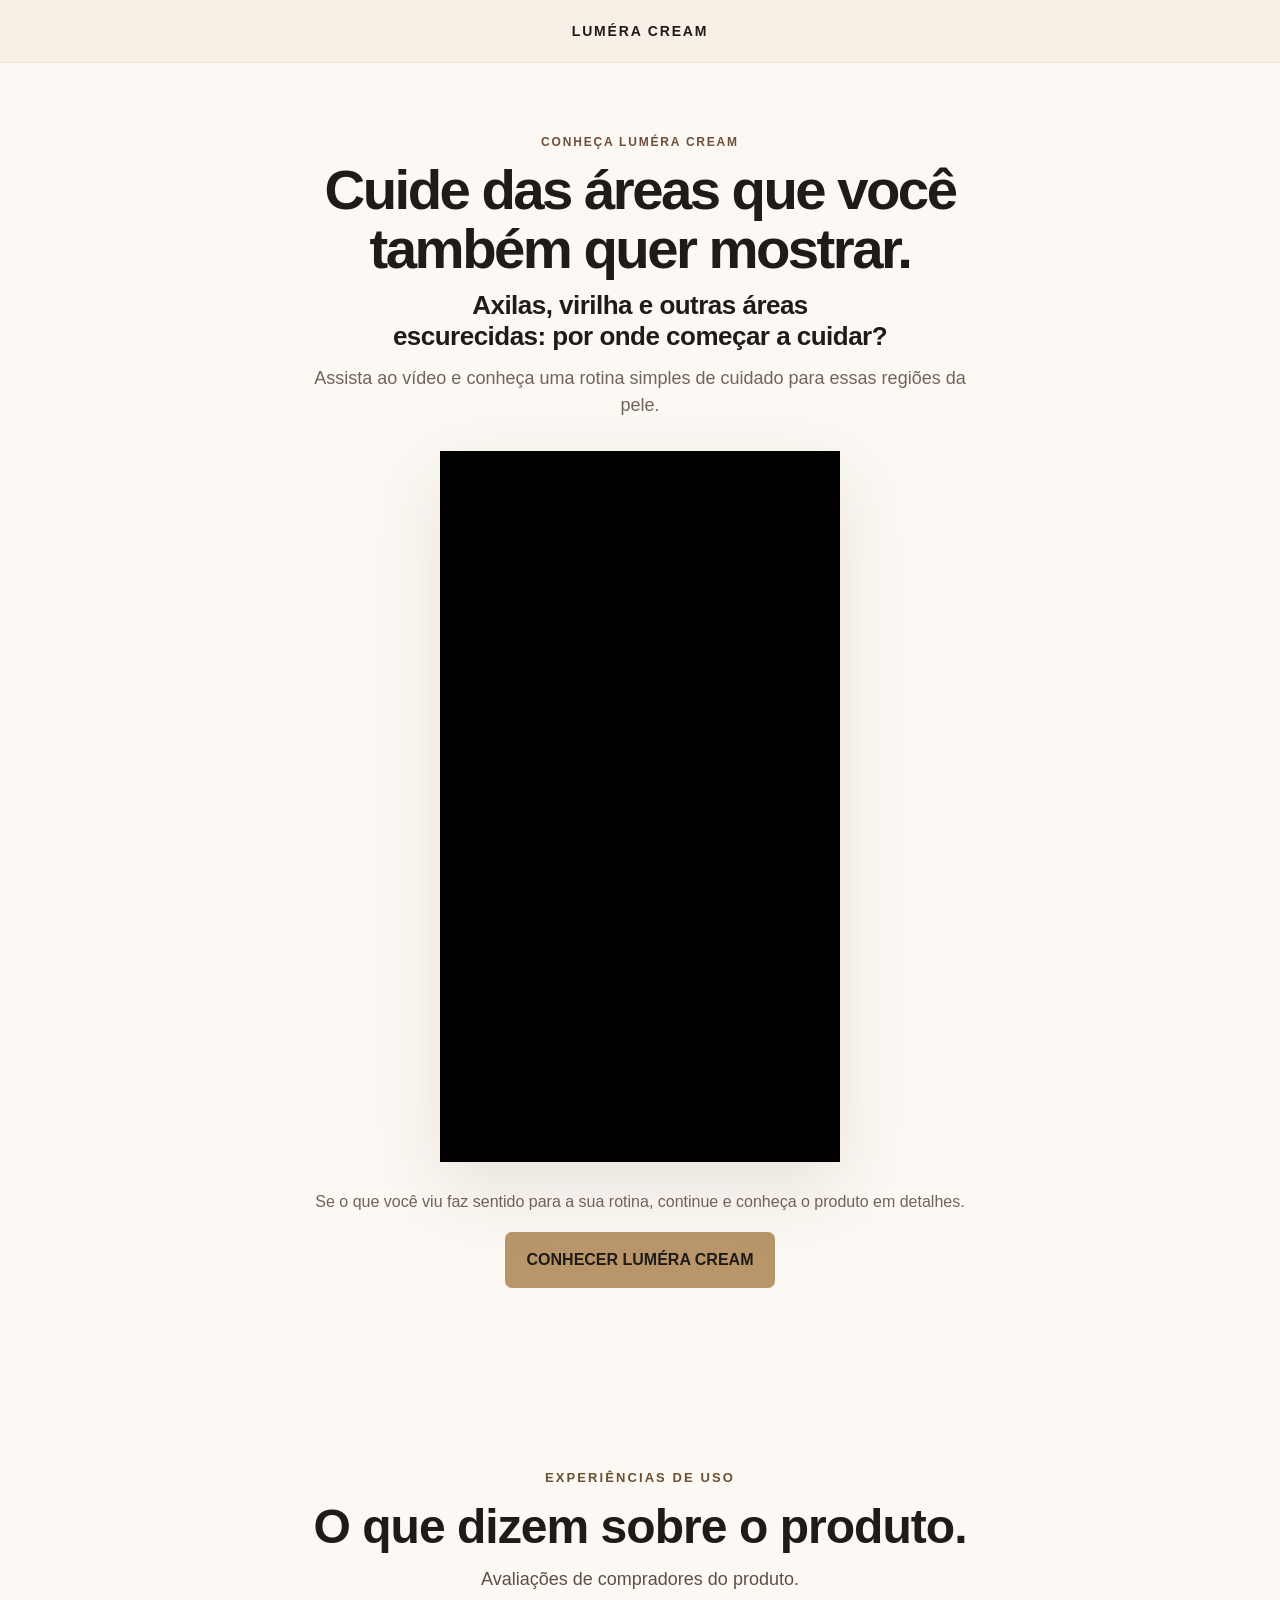
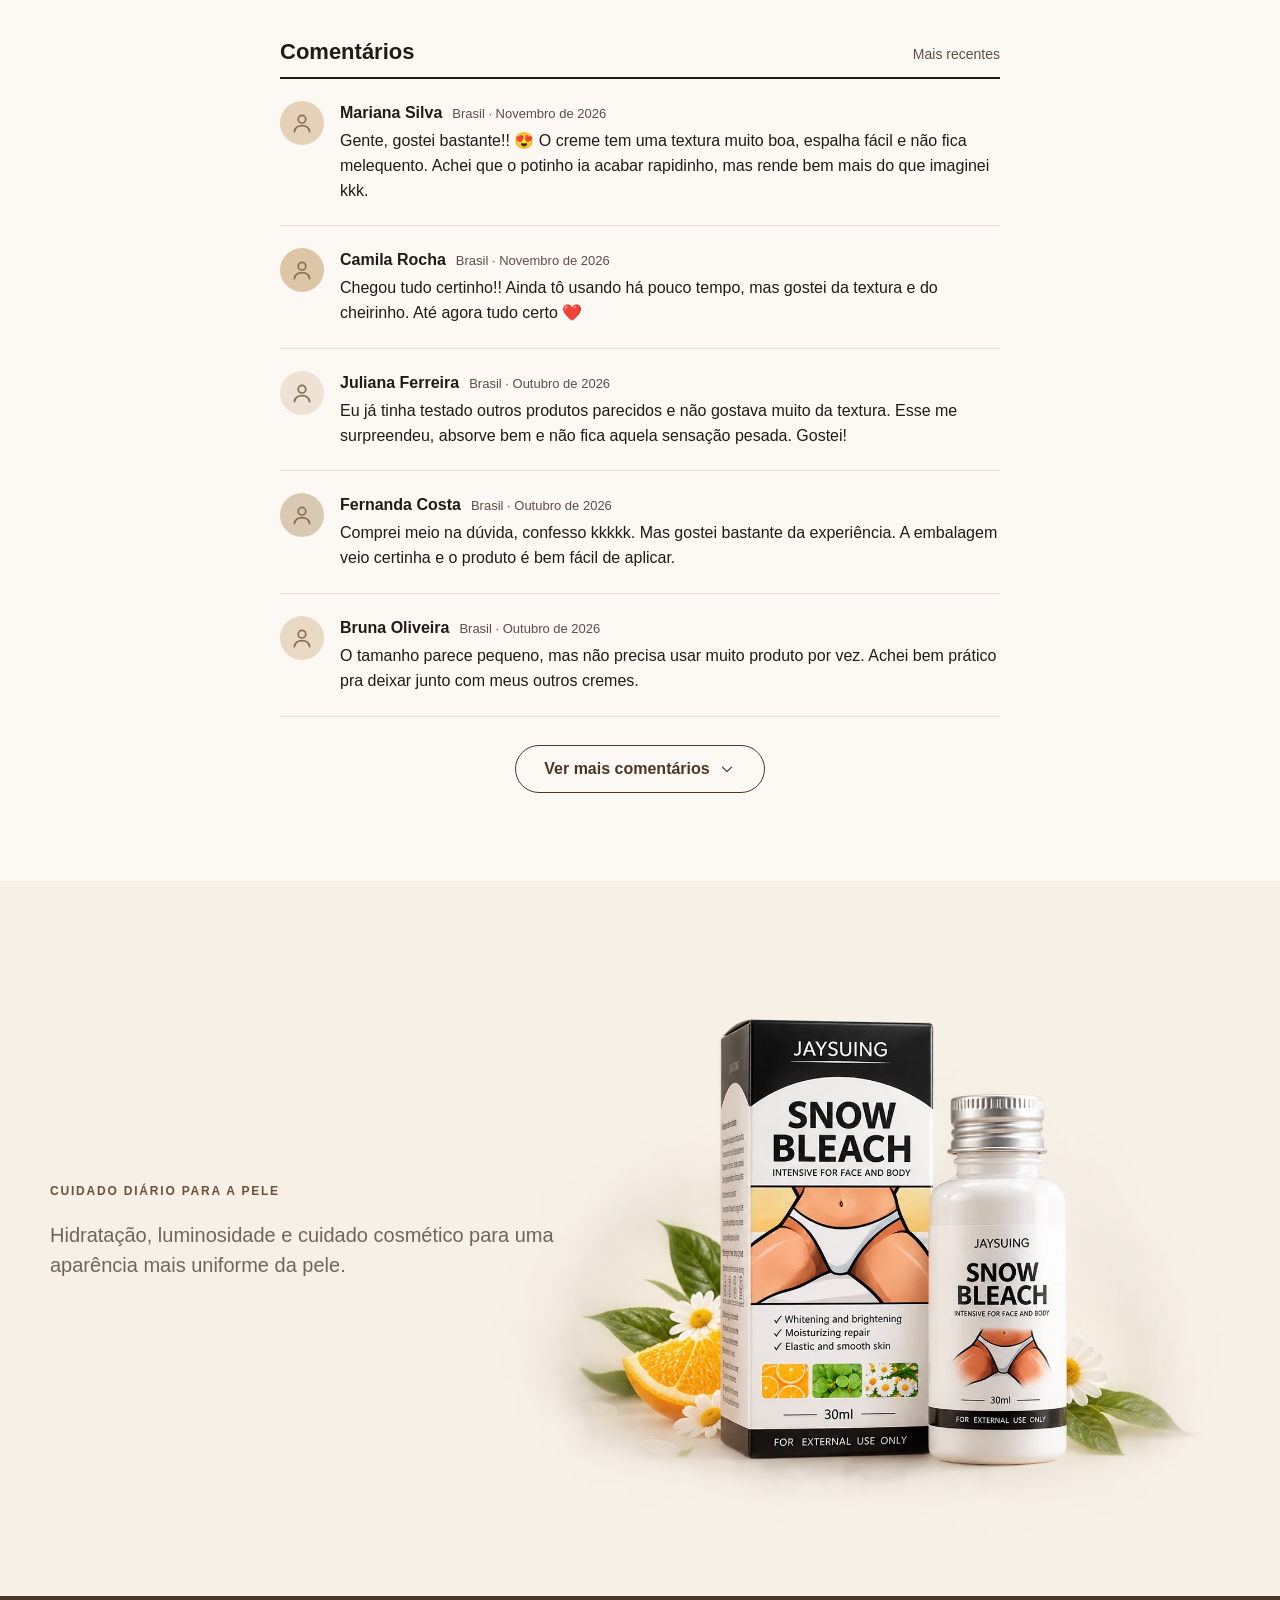
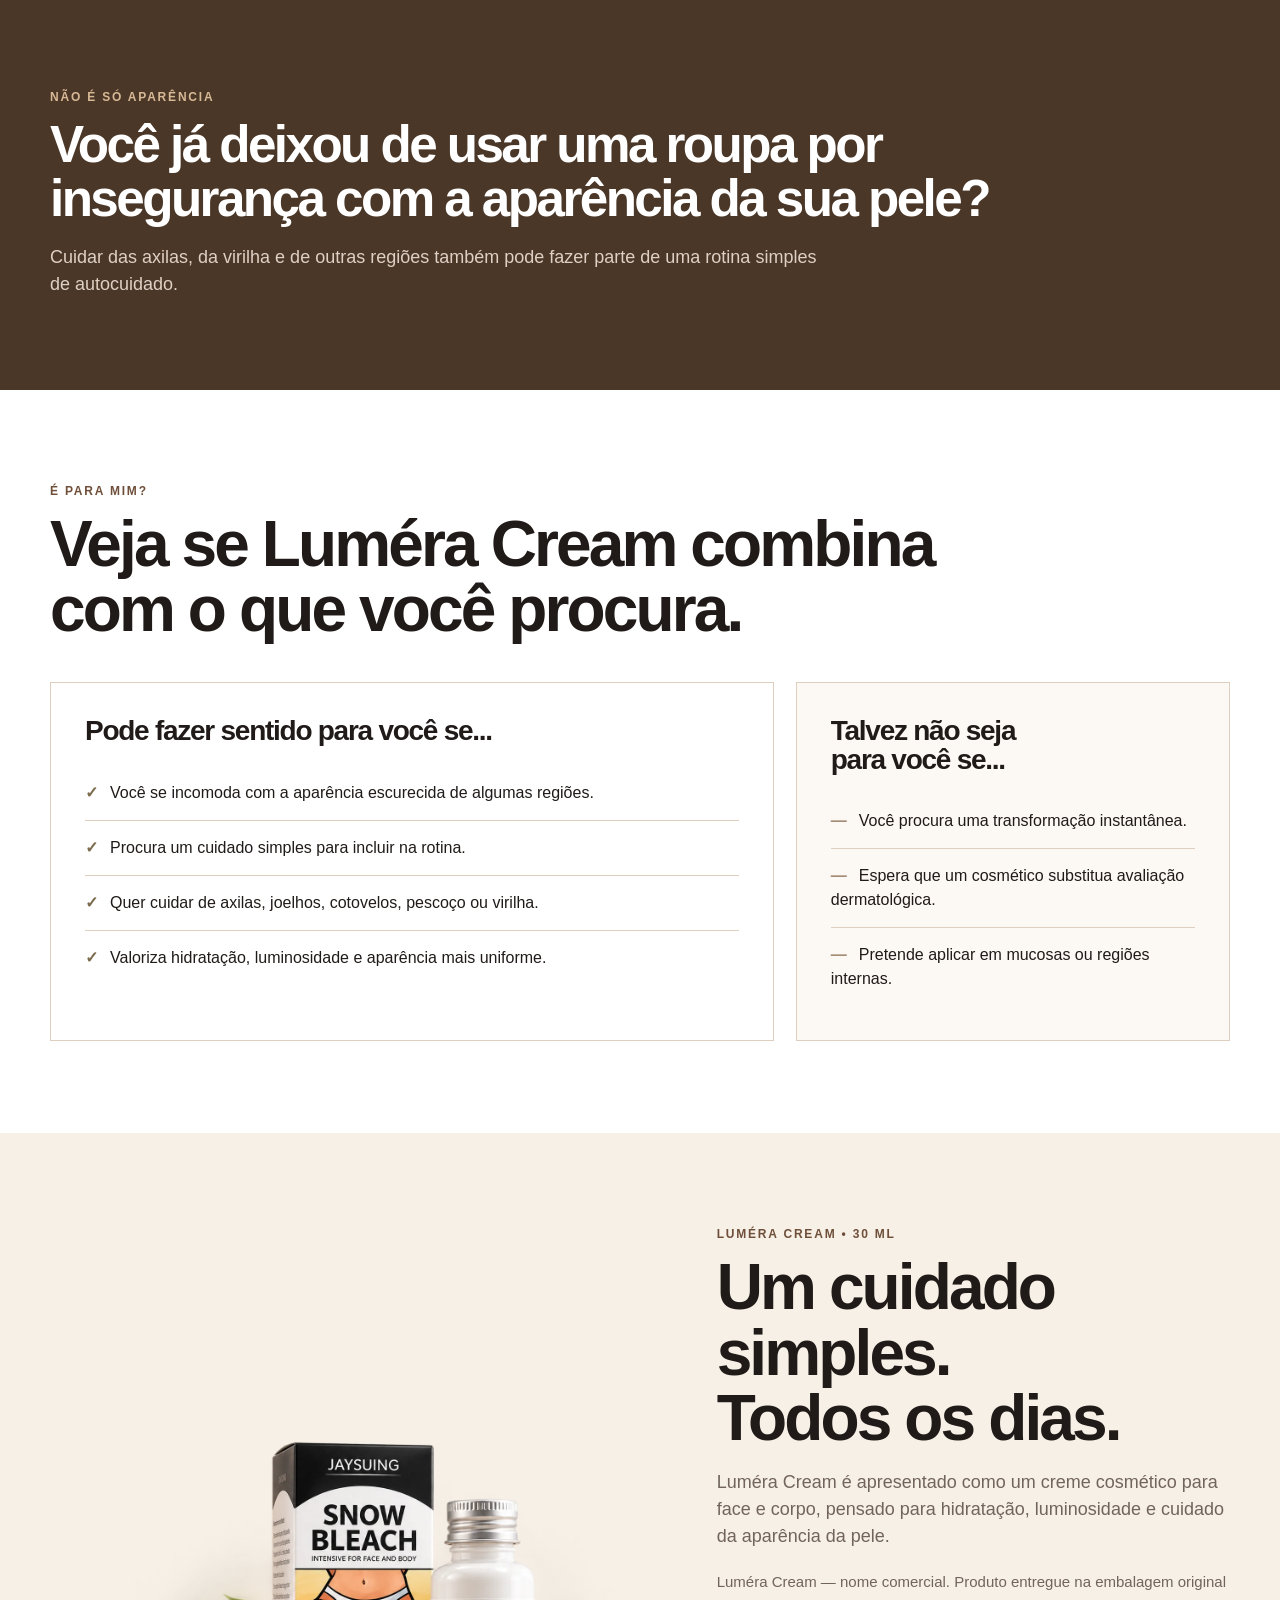
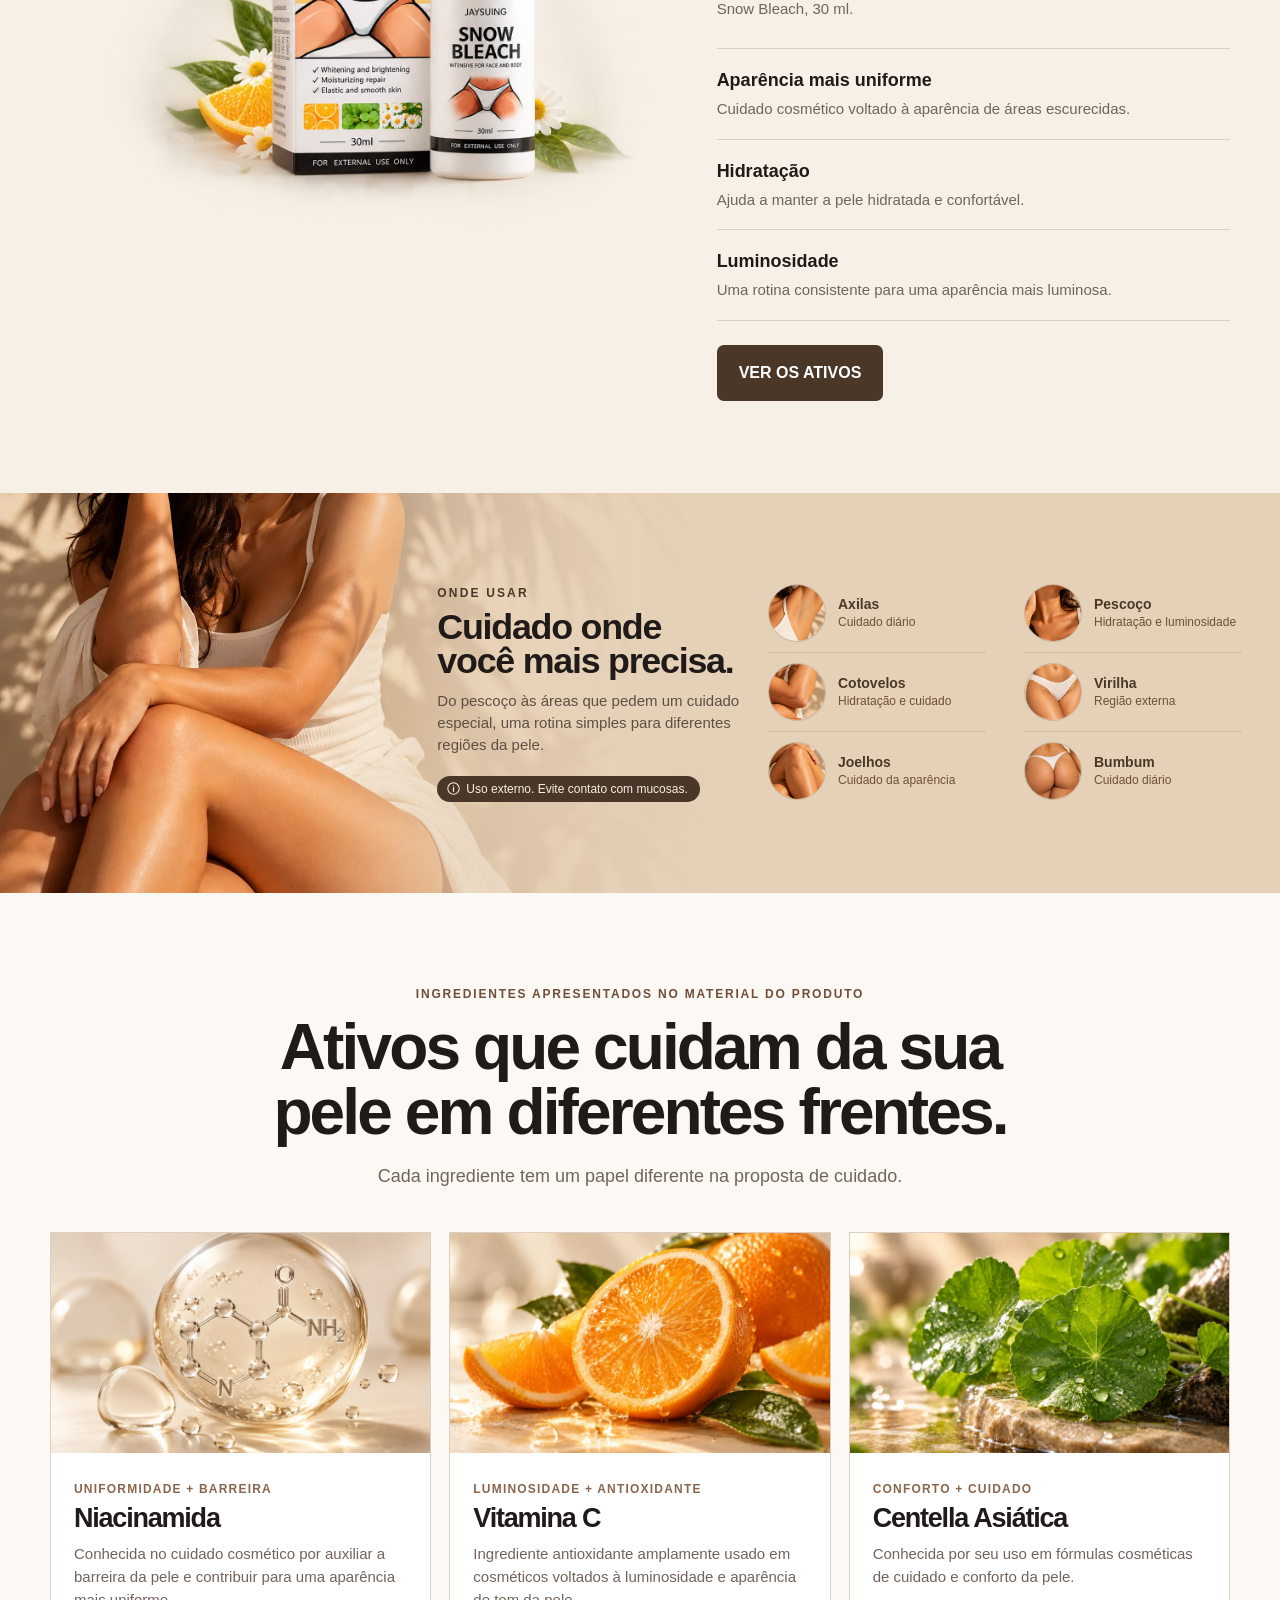
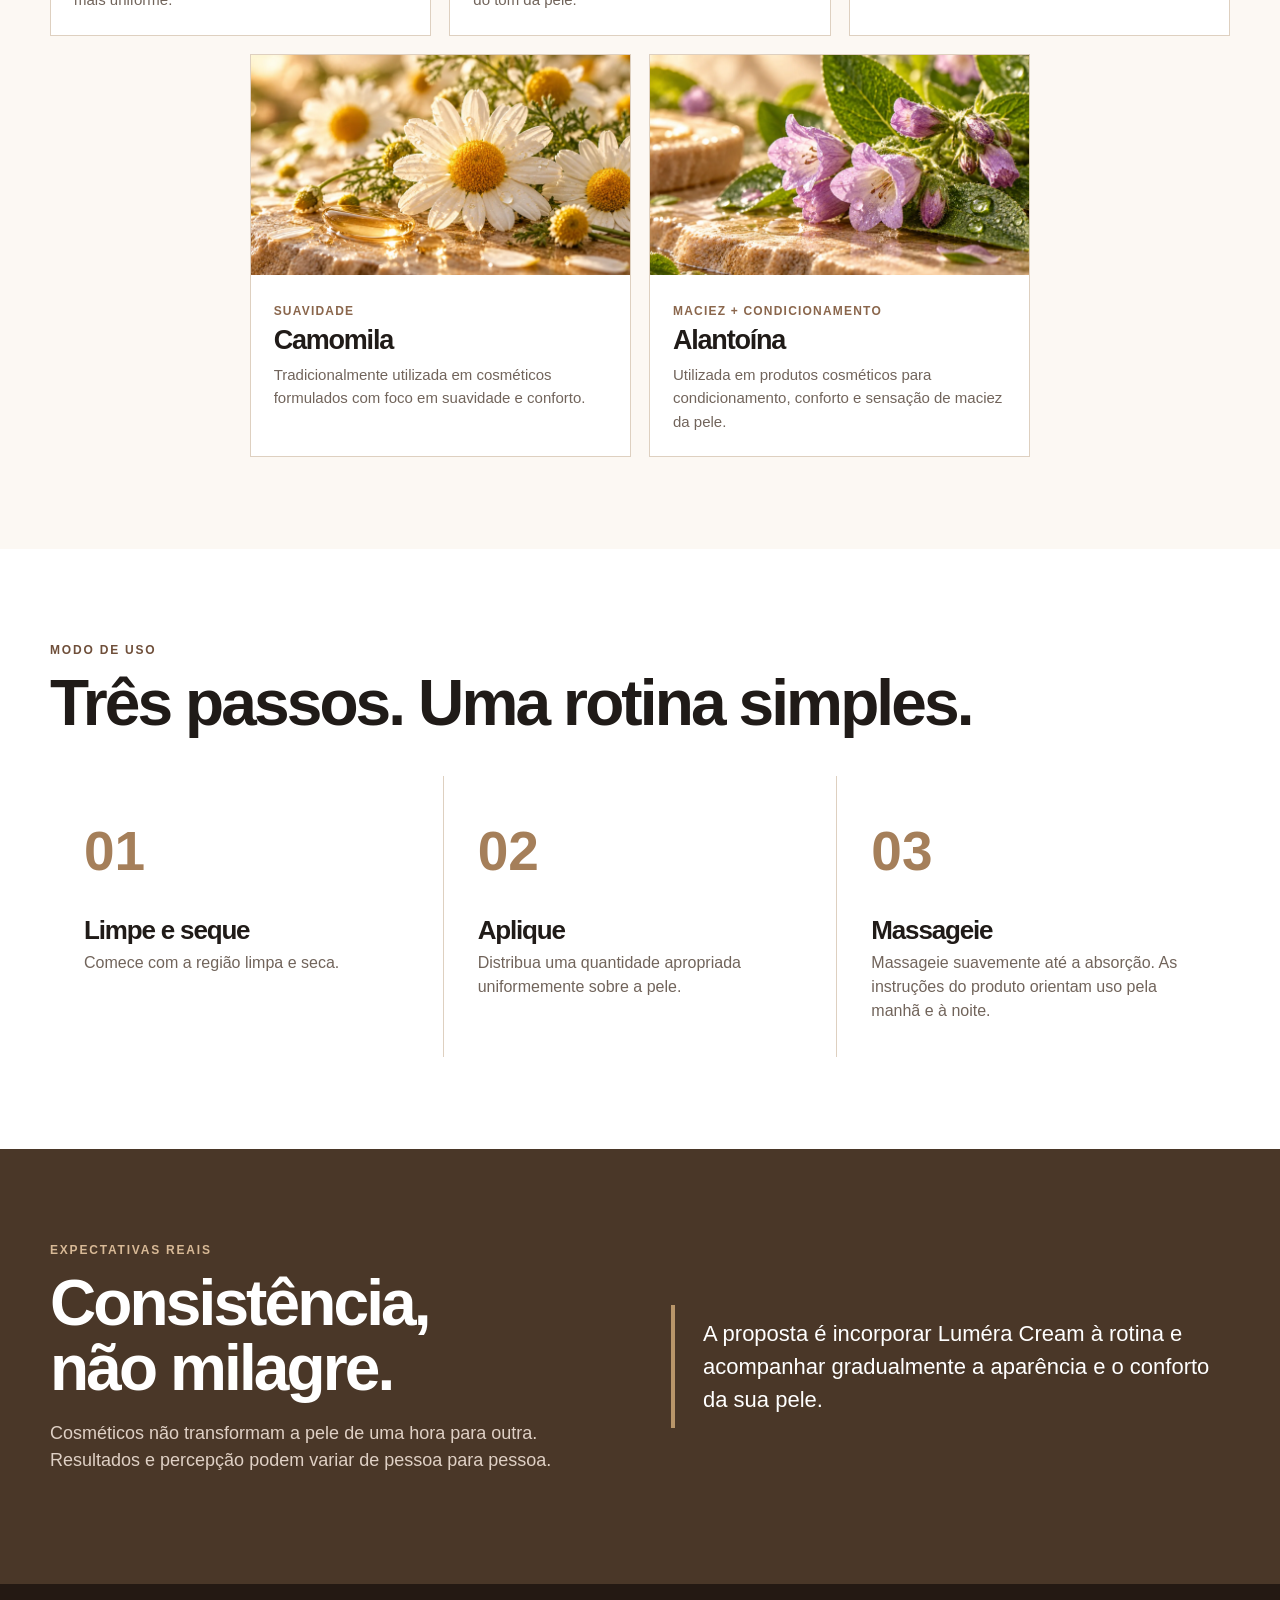
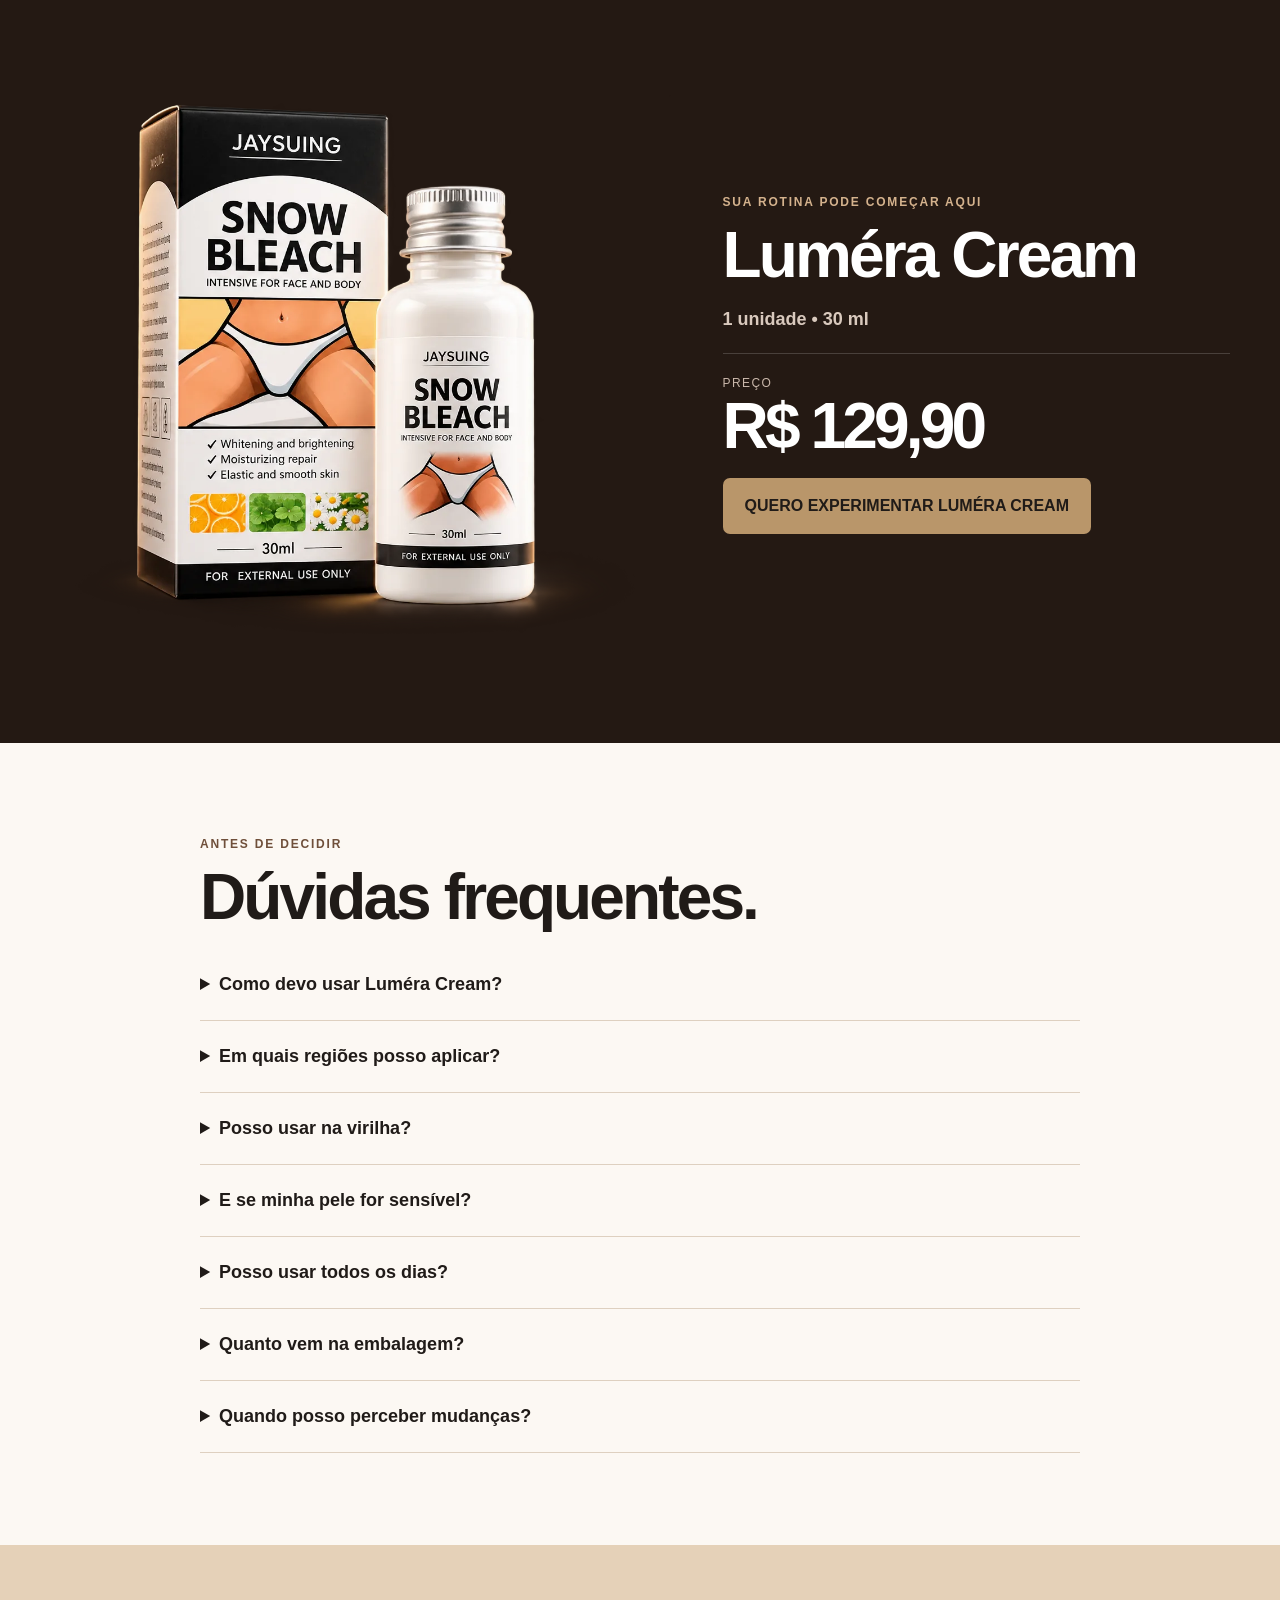
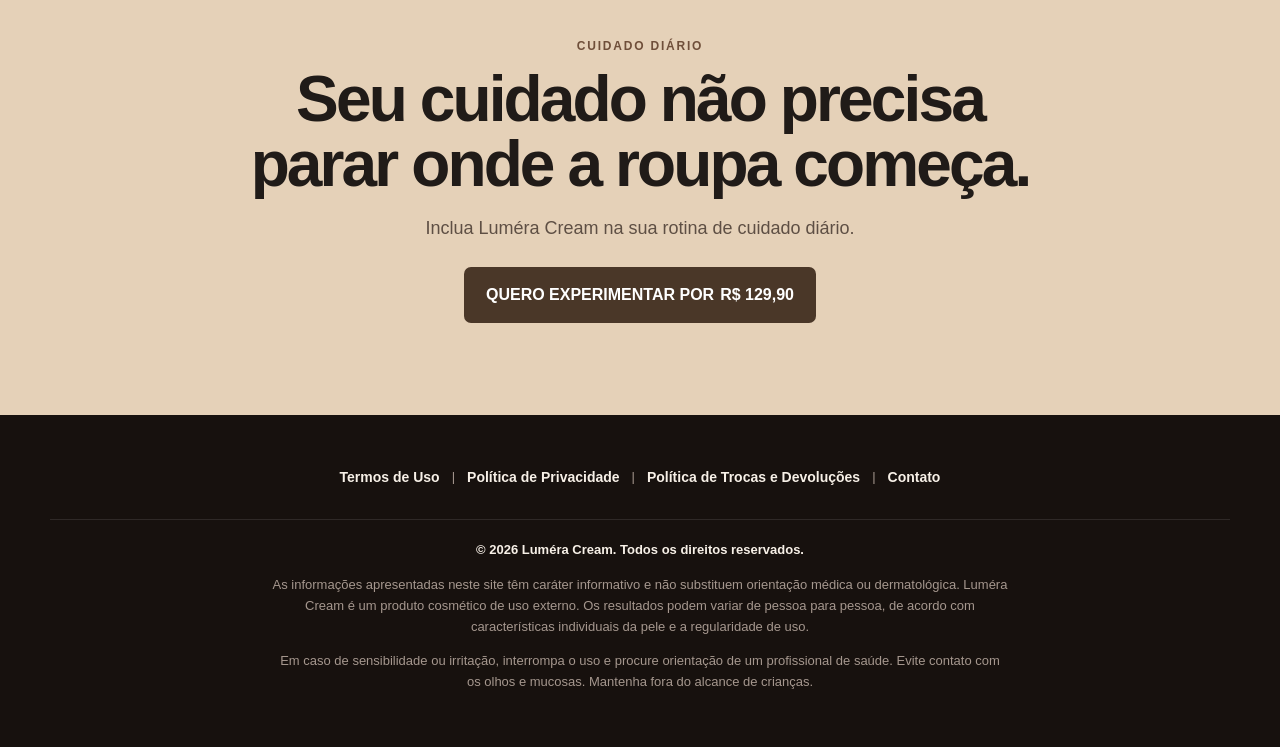
==== commit b7b5f928: "fix: cache busting query string on assets and inline svg styles" ====
--- a/site/index.html
+++ b/site/index.html
@@ -20,10 +20,10 @@
 src="https://www.facebook.com/tr?id=2152812055318900&ev=PageView&noscript=1"
 /></noscript>
 <!-- End Meta Pixel Code -->
-<link rel="stylesheet" href="css/variables.css">
-<link rel="stylesheet" href="css/base.css">
-<link rel="stylesheet" href="css/components.css">
-<link rel="stylesheet" href="css/sections.css"></head><body>
+<link rel="stylesheet" href="css/variables.css?v=20261107">
+<link rel="stylesheet" href="css/base.css?v=20261107">
+<link rel="stylesheet" href="css/components.css?v=20261107">
+<link rel="stylesheet" href="css/sections.css?v=20261107"></head><body>
 <header><div class="wrap"><nav><a class="brand" href="#top">LUMÉRA CREAM</a></nav></div></header>
 <main id="top">
 <section class="video-sec" id="vsl"><div class="wrap"><div class="center vsl-heading"><div class="eyebrow">Conheça Luméra Cream</div><h1 class="big">Cuide das áreas que você também quer mostrar.</h1><h2 class="vsl-sub" id="vsl-title">Axilas, virilha e outras áreas escurecidas: por onde começar a cuidar?</h2><p class="copy">Assista ao vídeo e conheça uma rotina simples de cuidado para essas regiões da pele.</p></div>
@@ -97,7 +97,7 @@
 <p>As informações apresentadas neste site têm caráter informativo e não substituem orientação médica ou dermatológica. Luméra Cream é um produto cosmético de uso externo. Os resultados podem variar de pessoa para pessoa, de acordo com características individuais da pele e a regularidade de uso.</p>
 <p>Em caso de sensibilidade ou irritação, interrompa o uso e procure orientação de um profissional de saúde. Evite contato com os olhos e mucosas. Mantenha fora do alcance de crianças.</p>
 </div></footer>
-<script src="js/main.js" defer></script>
-<script src="js/reviews.js" defer></script>
-<script src="js/reviews-render.js" defer></script>
+<script src="js/main.js?v=20261107" defer></script>
+<script src="js/reviews.js?v=20261107" defer></script>
+<script src="js/reviews-render.js?v=20261107" defer></script>
 </body></html>
--- a/site/css/sections.css
+++ b/site/css/sections.css
@@ -12,7 +12,7 @@
   display: flex;
   height: var(--header-height);
   align-items: center;
-  justify-content: space-between;
+  justify-content: center;
 }
 
 .brand {
@@ -1112,8 +1112,8 @@
 }
 
 .review-avatar svg {
-  width: 62%;
-  height: 62%;
+  width: 26px;
+  height: 26px;
   fill: none;
   stroke: currentcolor;
   stroke-linecap: round;
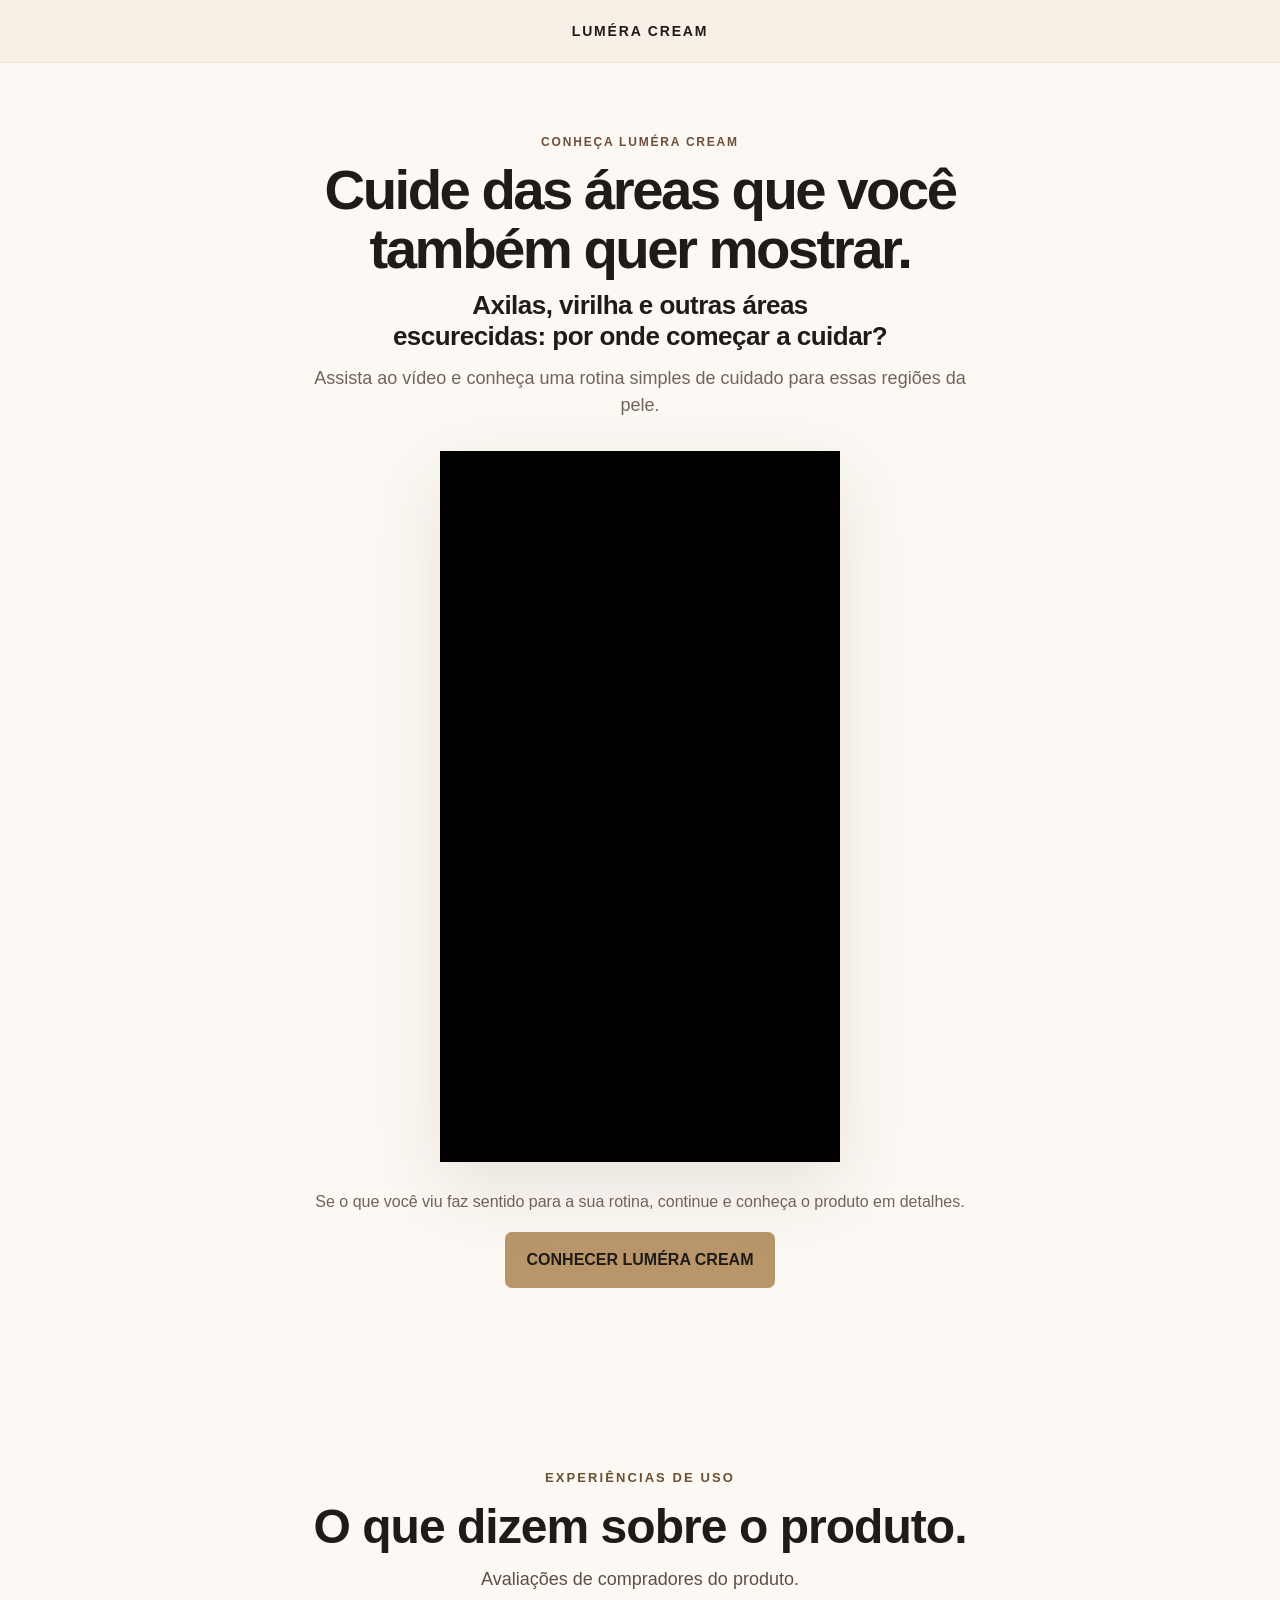
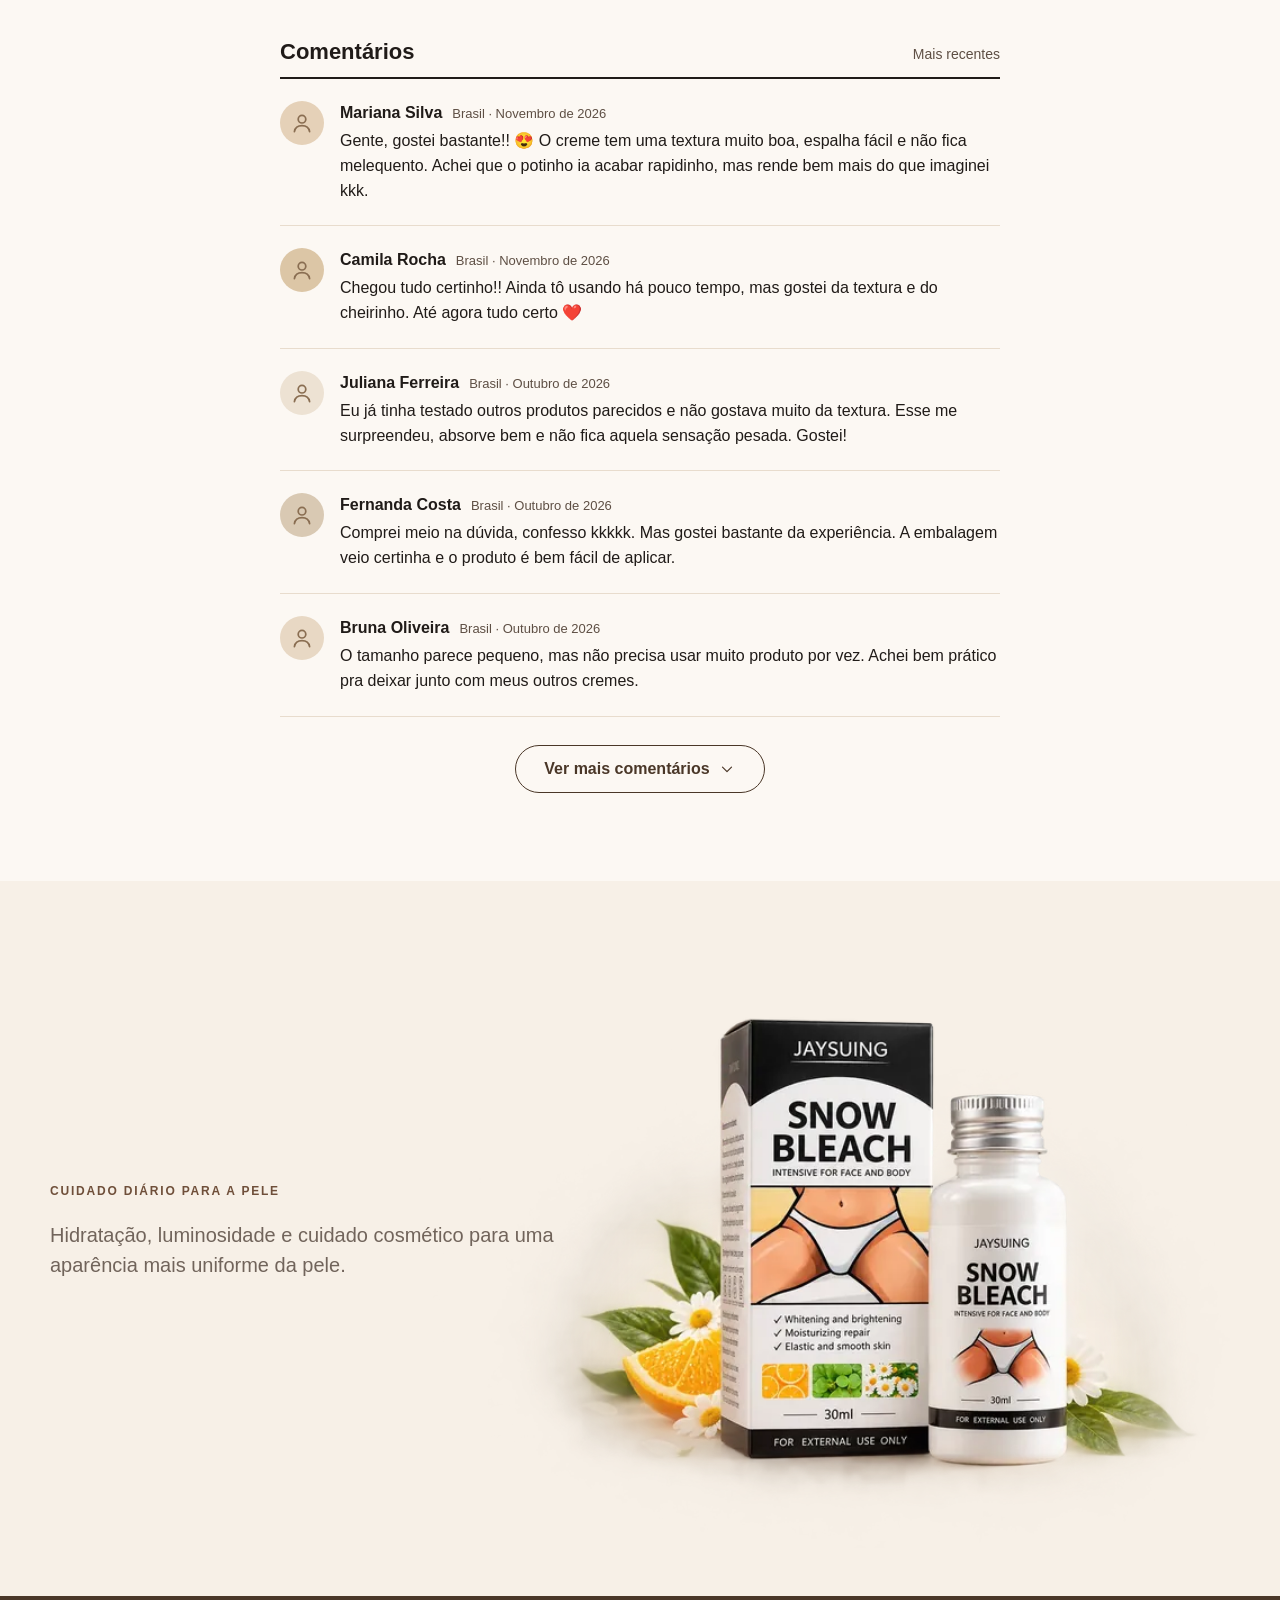
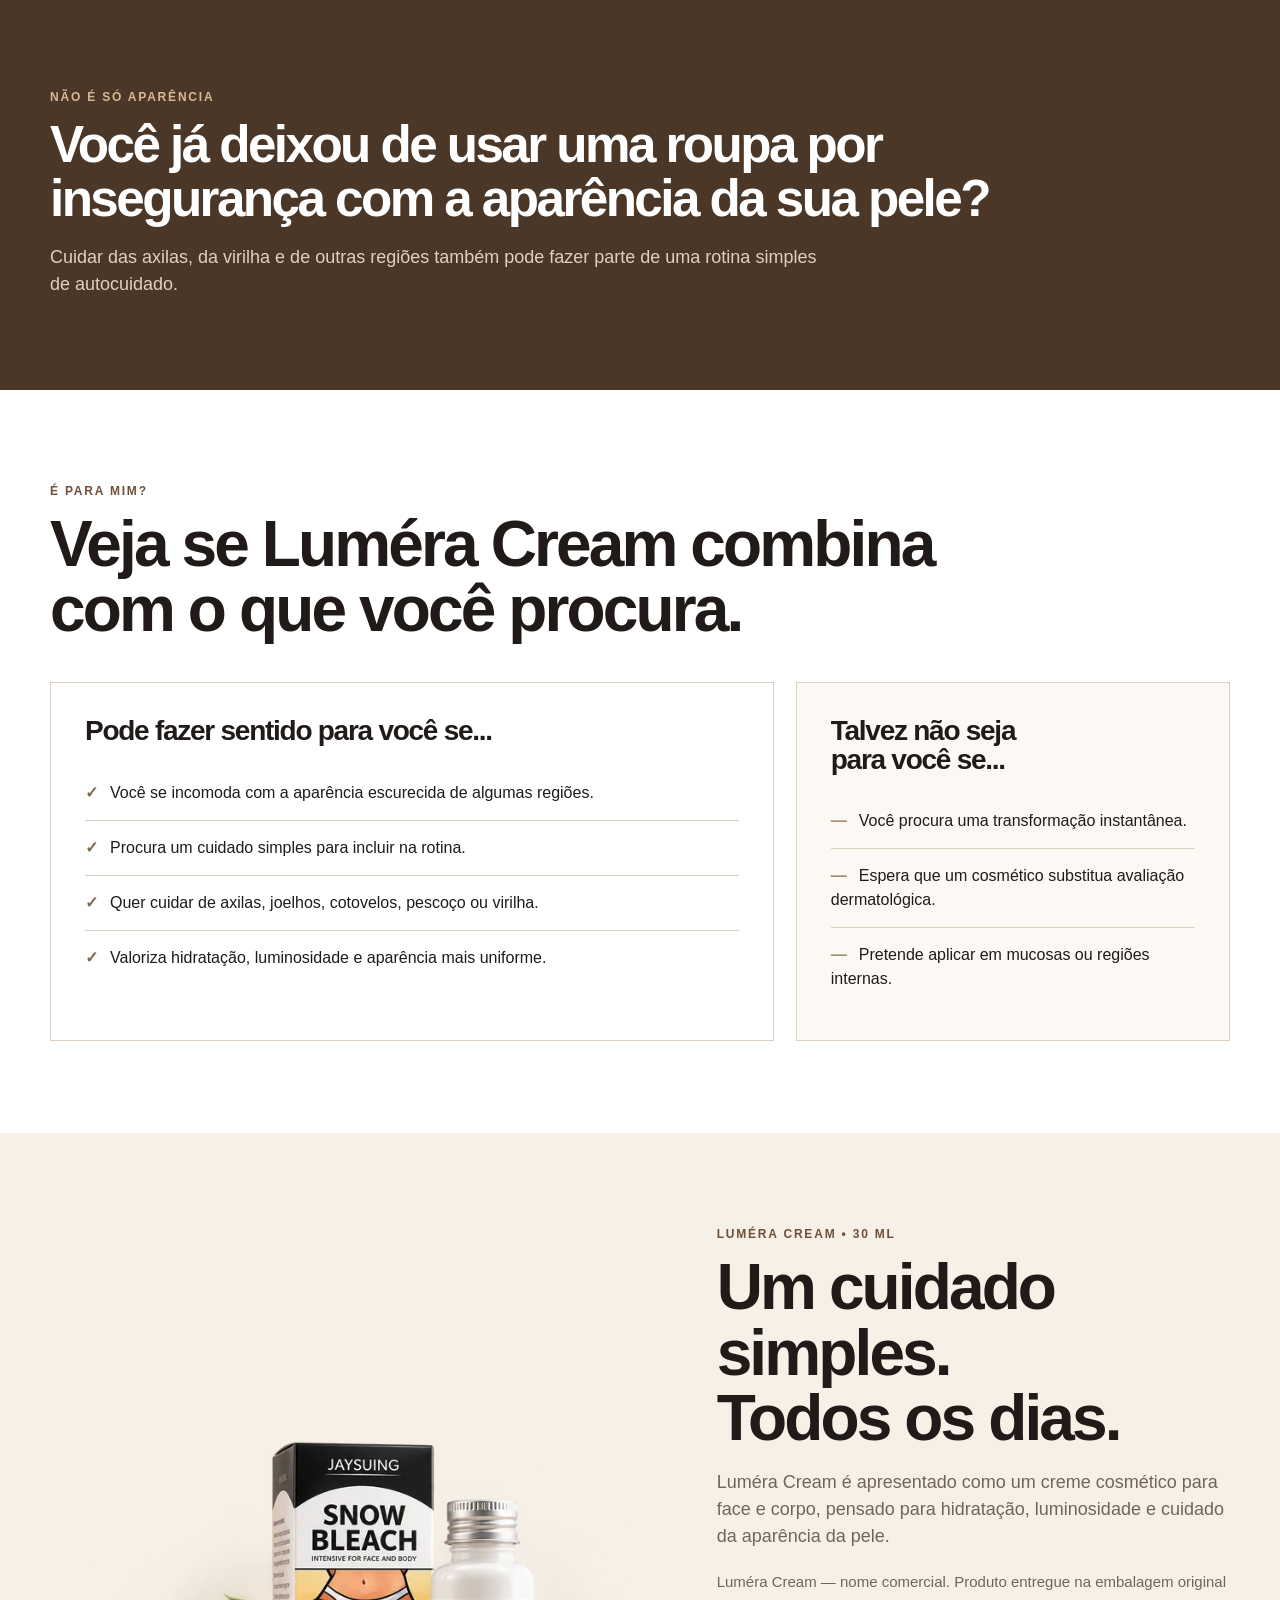
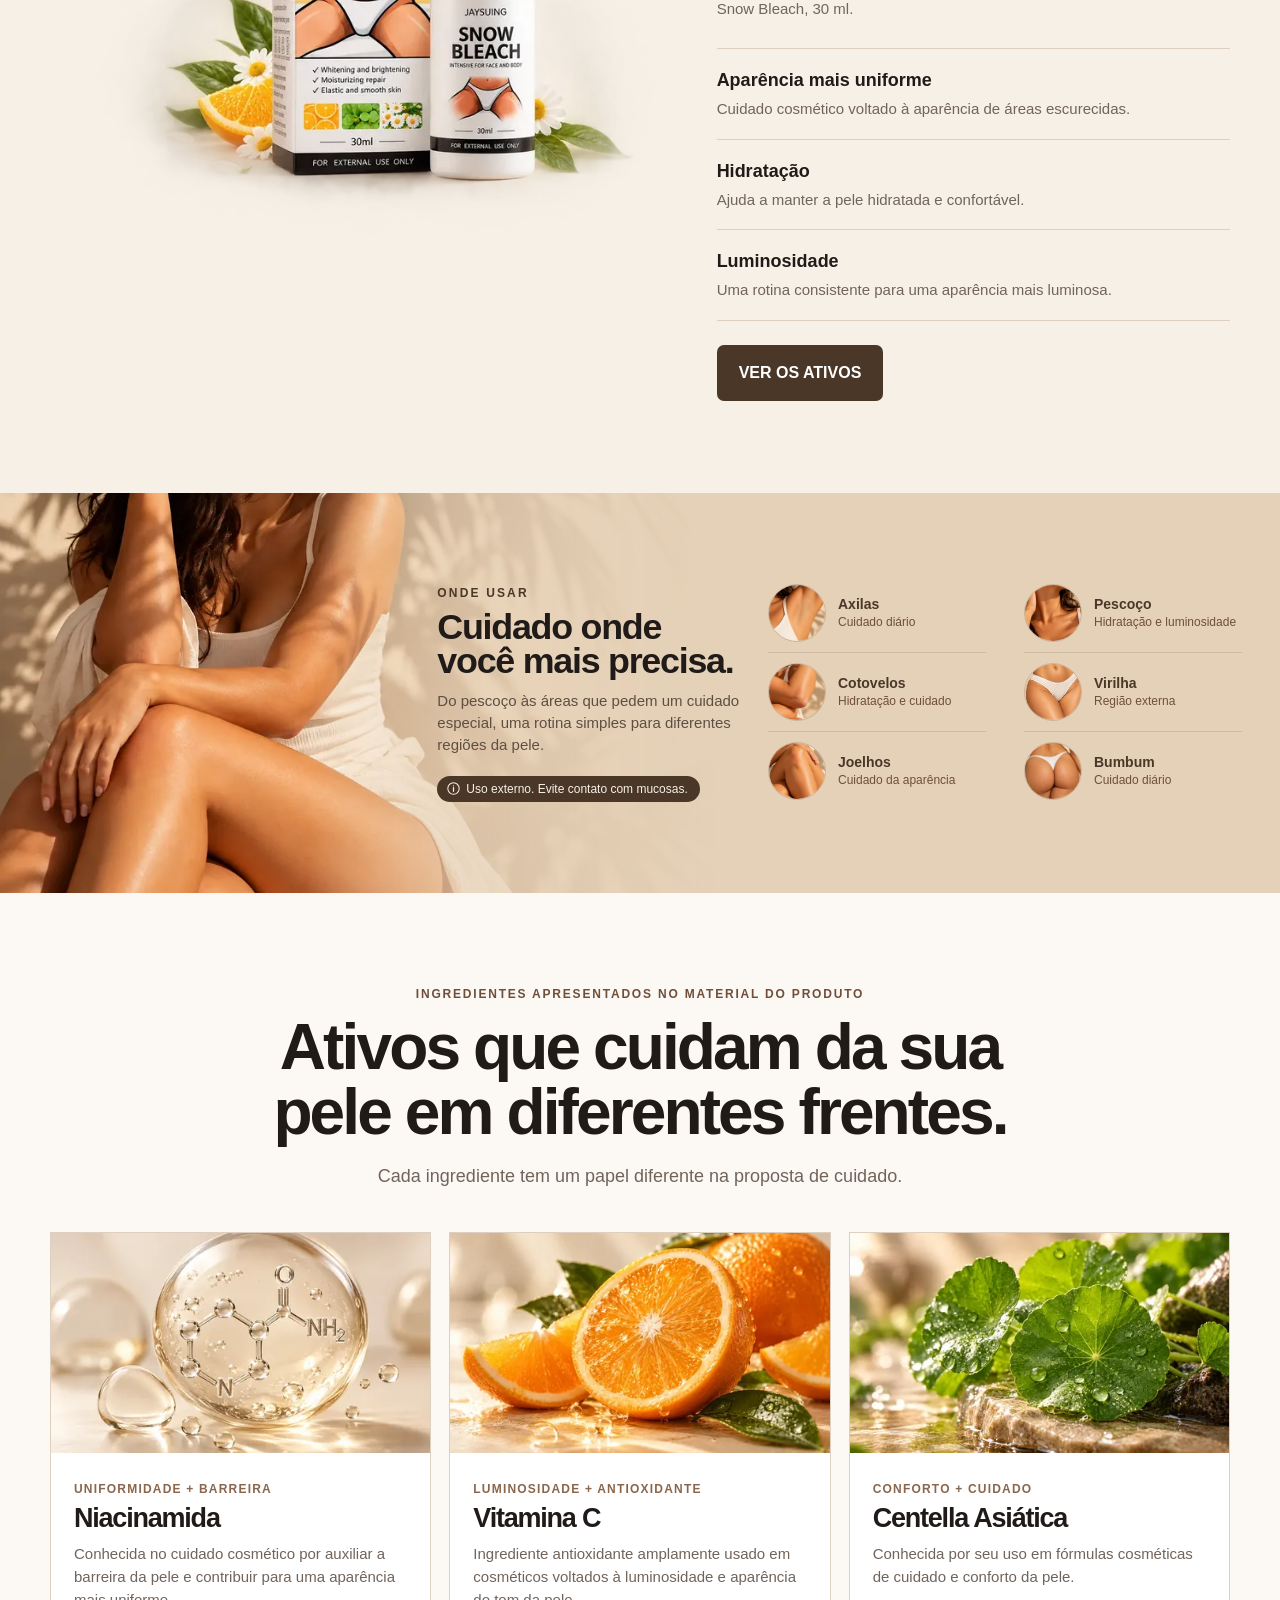
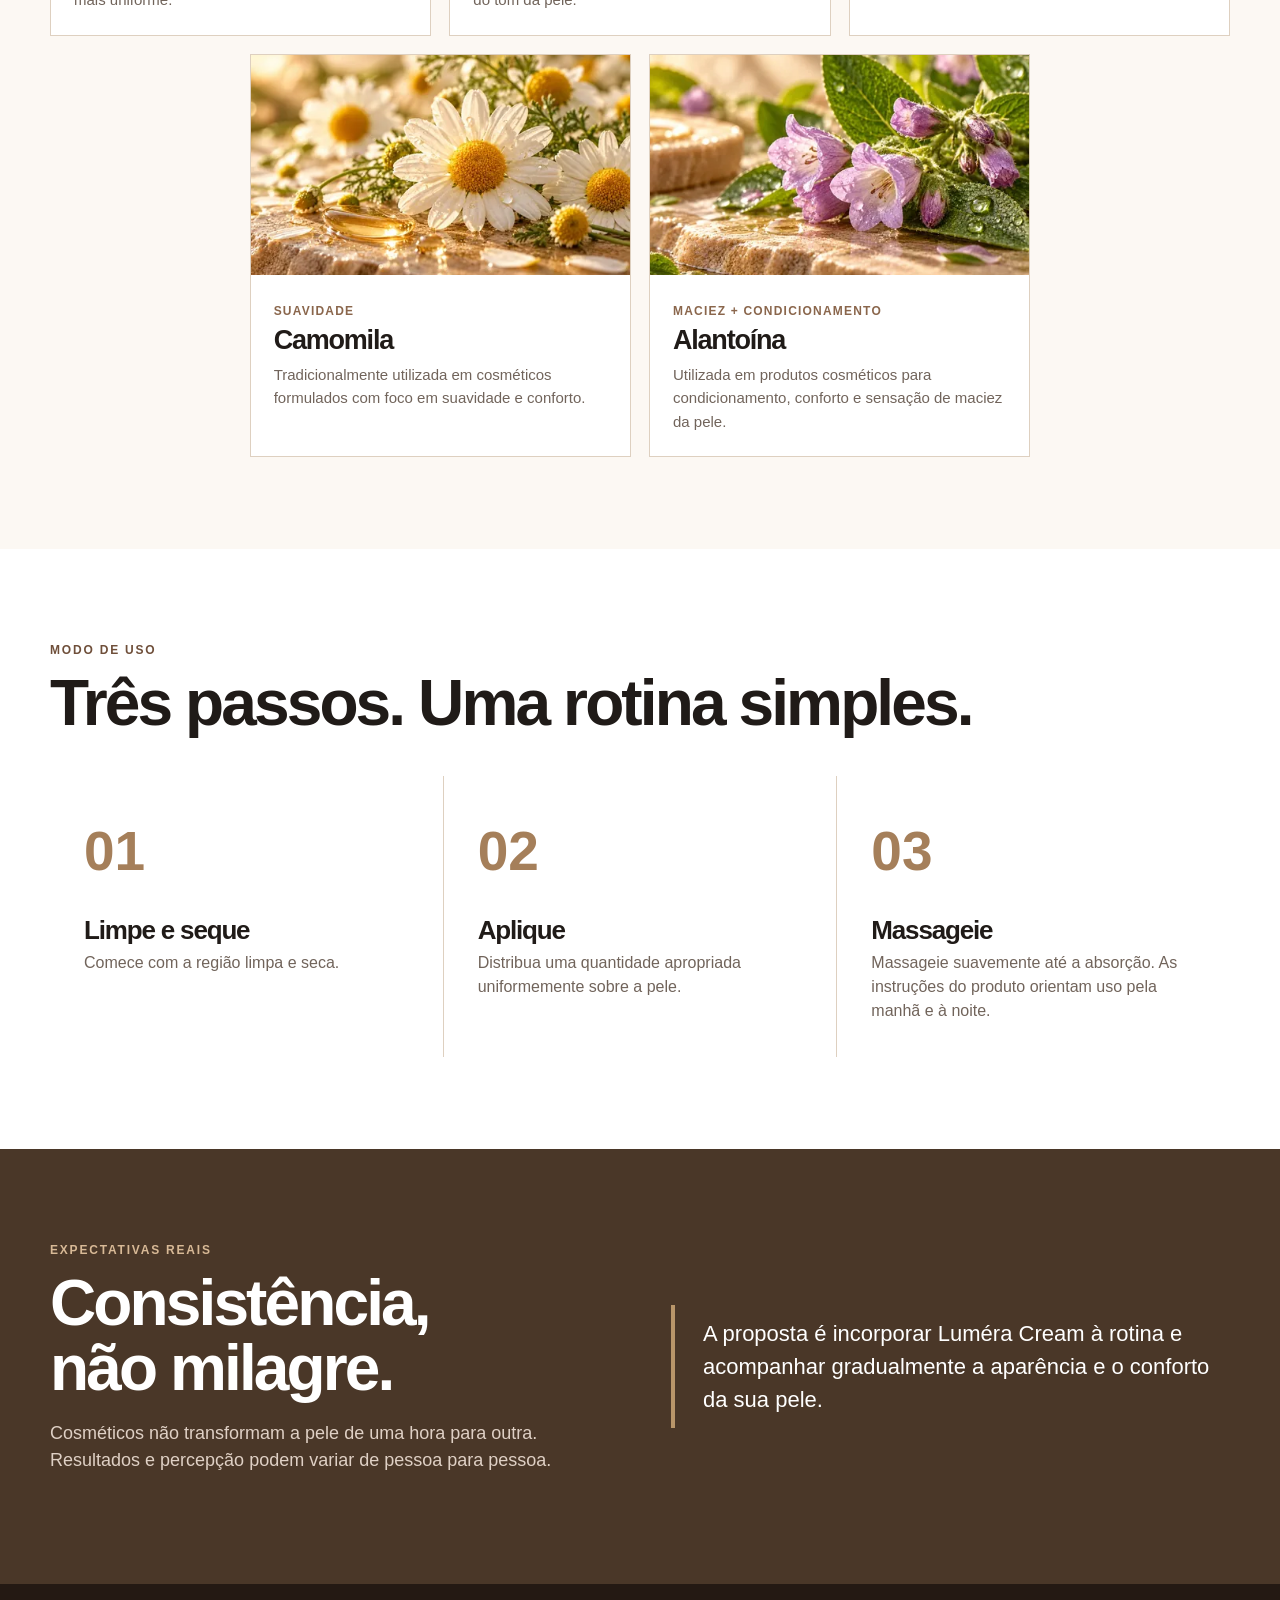
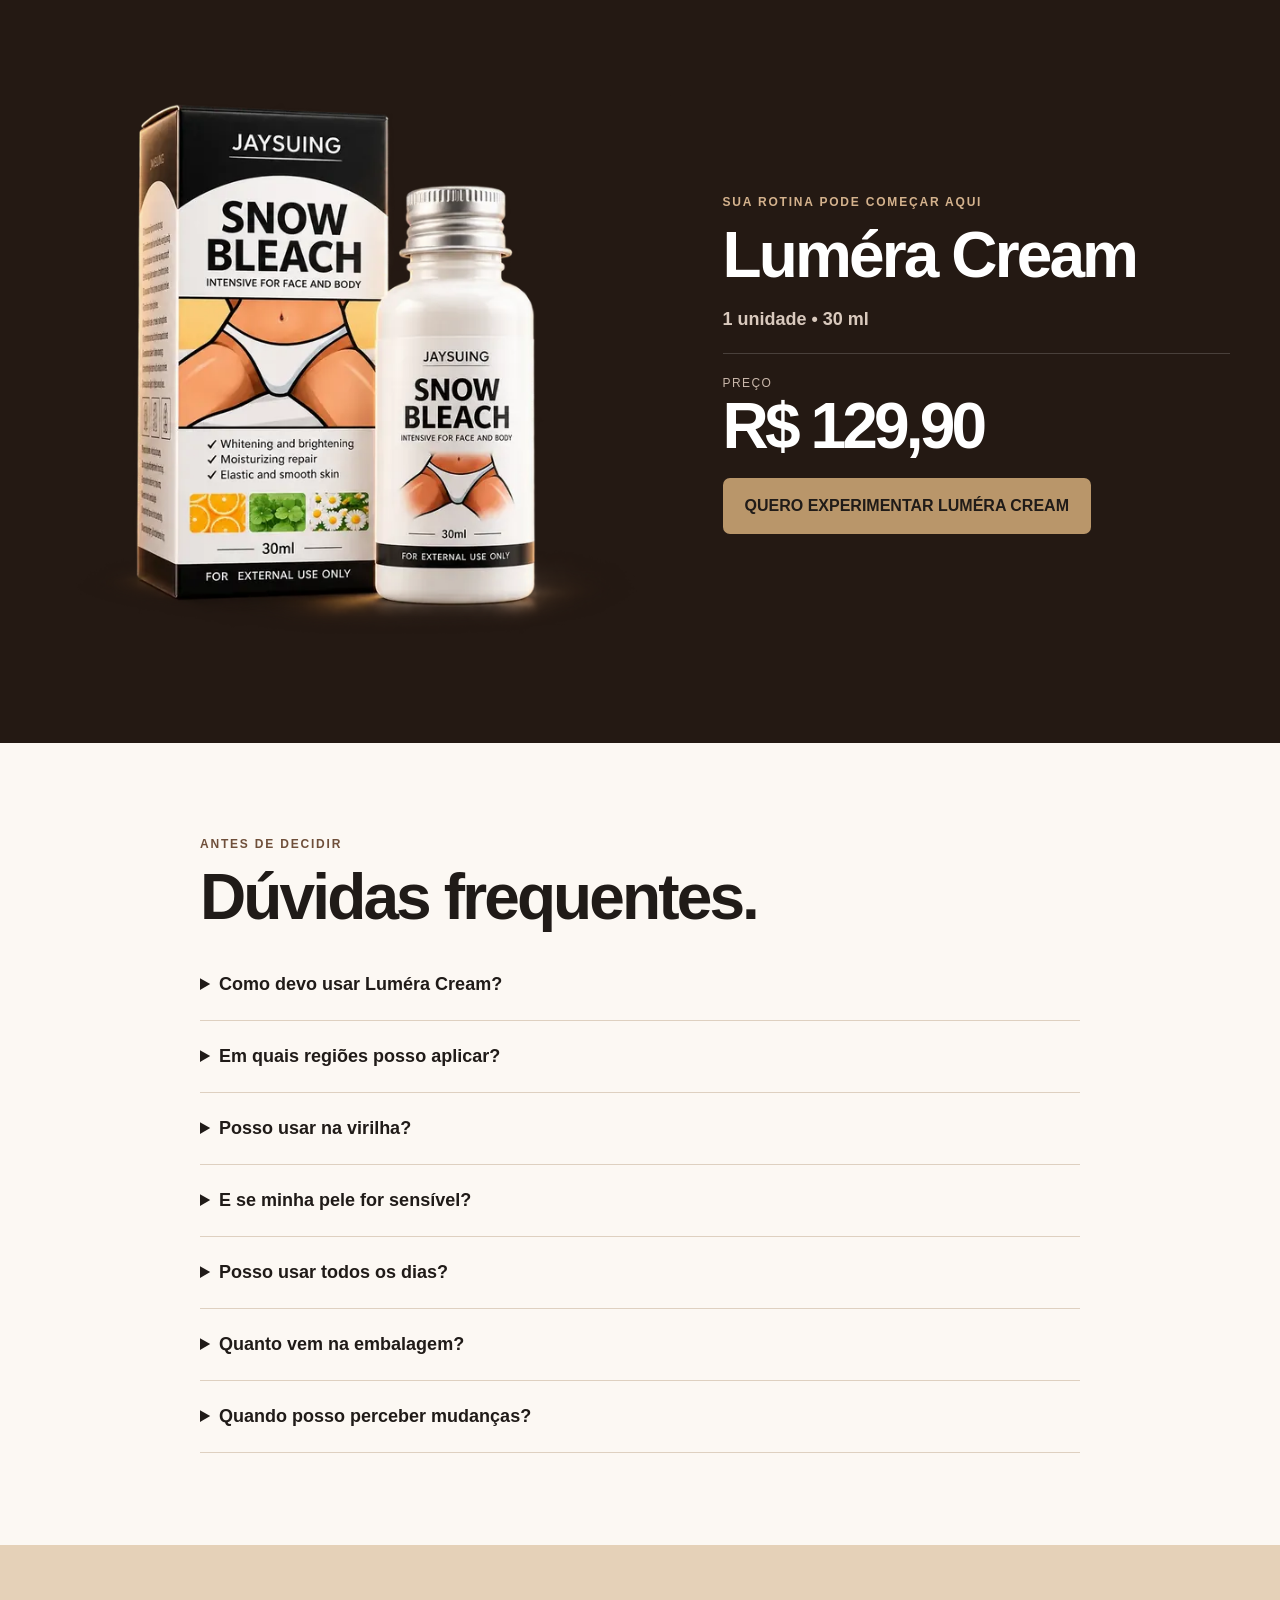
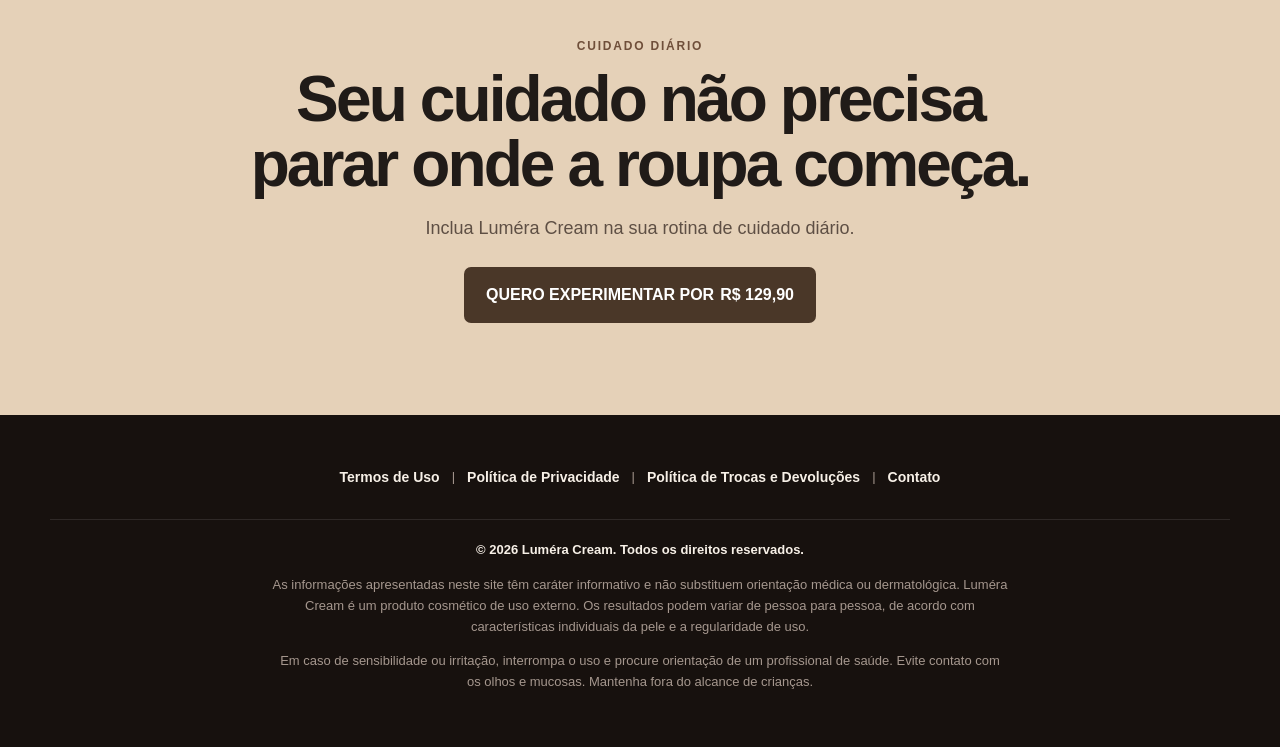
==== commit 69b15889: "perf: otimizacao de imagens responsivas e estilos para mobile speed" ====
--- a/site/index.html
+++ b/site/index.html
@@ -3,6 +3,13 @@
 <meta name="description" content="Luméra Cream: creme cosmético de 30 ml para hidratação, luminosidade e cuidado com a aparência da pele.">
 <link rel="icon" href="data:image/svg+xml,%3Csvg xmlns='http://www.w3.org/2000/svg' viewBox='0 0 32 32'%3E%3Crect width='32' height='32' rx='7' fill='%234A3728'/%3E%3Ctext x='16' y='22' font-family='Georgia,serif' font-size='18' text-anchor='middle' fill='%23E5D1B8'%3ES%3C/text%3E%3C/svg%3E">
 <title>Luméra Cream | Cuidado diário para a pele</title>
+<!-- VTurb: abre as conexões do player antes do CSS para o vídeo ser o primeiro a carregar. Não altera o embed. -->
+<link rel="preconnect" href="https://scripts.converteai.net">
+<link rel="preconnect" href="https://cdn.converteai.net" crossorigin>
+<link rel="dns-prefetch" href="https://images.converteai.net">
+<link rel="dns-prefetch" href="https://license.vturb.com">
+<link rel="dns-prefetch" href="https://vt-h-1.b-cdn.net">
+<link rel="preload" as="script" href="https://scripts.converteai.net/8d0bba31-e559-4792-a87a-322ebd348ff4/players/6accc5faf6f2219d5a3433aa/v4/player.js">
 <!-- Meta Pixel Code -->
 <script>
 !function(f,b,e,v,n,t,s)
@@ -20,10 +27,10 @@
 src="https://www.facebook.com/tr?id=2152812055318900&ev=PageView&noscript=1"
 /></noscript>
 <!-- End Meta Pixel Code -->
-<link rel="stylesheet" href="css/variables.css?v=20261107">
-<link rel="stylesheet" href="css/base.css?v=20261107">
-<link rel="stylesheet" href="css/components.css?v=20261107">
-<link rel="stylesheet" href="css/sections.css?v=20261107"></head><body>
+<link rel="stylesheet" href="css/variables.css?v=20261107b">
+<link rel="stylesheet" href="css/base.css?v=20261107b">
+<link rel="stylesheet" href="css/components.css?v=20261107b">
+<link rel="stylesheet" href="css/sections.css?v=20261107b"></head><body>
 <header><div class="wrap"><nav><a class="brand" href="#top">LUMÉRA CREAM</a></nav></div></header>
 <main id="top">
 <section class="video-sec" id="vsl"><div class="wrap"><div class="center vsl-heading"><div class="eyebrow">Conheça Luméra Cream</div><h1 class="big">Cuide das áreas que você também quer mostrar.</h1><h2 class="vsl-sub" id="vsl-title">Axilas, virilha e outras áreas escurecidas: por onde começar a cuidar?</h2><p class="copy">Assista ao vídeo e conheça uma rotina simples de cuidado para essas regiões da pele.</p></div>
@@ -31,7 +38,7 @@
 <vturb-smartplayer id="vid-6accc5faf6f2219d5a3433aa" style="display: block; margin: 0 auto; width: 100%; max-width: 400px;"><div class="vturb-player-placeholder" style="position: relative; width: 100%; padding: 177.77777777777777% 0 0; z-index: 0; background-color: black;"></div></vturb-smartplayer>
 </div>
 <script type="text/javascript"> var s=document.createElement("script"); s.src="https://scripts.converteai.net/8d0bba31-e559-4792-a87a-322ebd348ff4/players/6accc5faf6f2219d5a3433aa/v4/player.js", s.async=!0,document.head.appendChild(s); </script>
-<!-- VTurb: em Botões de Ação, configure "Mostrar conteúdo oculto" para #vsl-purchase-cta em 03:45. -->
+<!-- VTurb: em Botões de Ação, configure "Mostrar conteúdo oculto" para #vsl-purchase-cta em 01:30. -->
 <div class="vsl-purchase-cta" id="vsl-purchase-cta" style="display: none;">
 <p class="vsl-cta-kicker">Dê o primeiro passo no seu autocuidado</p>
 <a class="cta vsl-purchase-button" href="#oferta" data-checkout>SIM! QUERO CUIDAR DAS MINHAS MANCHAS AGORA <span aria-hidden="true">→</span></a>
@@ -49,22 +56,22 @@
 </div>
 </section>
 
-<section class="hero"><div class="wrap hero-grid"><div><div class="eyebrow">Cuidado diário para a pele</div><p class="copy">Hidratação, luminosidade e cuidado cosmético para uma aparência mais uniforme da pele.</p></div><div class="hero-product"><img class="product-img" src="assets/product/product-hero.webp" alt="Luméra Cream 30 ml na embalagem original Snow Bleach, com elementos botânicos" width="1448" height="1086" fetchpriority="high"></div></div></section>
+<section class="hero"><div class="wrap hero-grid"><div><div class="eyebrow">Cuidado diário para a pele</div><p class="copy">Hidratação, luminosidade e cuidado cosmético para uma aparência mais uniforme da pele.</p></div><div class="hero-product"><img class="product-img" src="assets/product/product-hero.webp" srcset="assets/product/product-hero-480.webp 480w, assets/product/product-hero-720.webp 720w, assets/product/product-hero-960.webp 960w, assets/product/product-hero.webp 1448w" sizes="(max-width: 51.25rem) 94vw, 50vw" alt="Luméra Cream 30 ml na embalagem original Snow Bleach, com elementos botânicos" width="1448" height="1086" loading="lazy" decoding="async"></div></div></section>
 
 <section class="emotion"><div class="wrap"><div class="eyebrow">Não é só aparência</div><h2 class="quote">Você já deixou de usar uma roupa por insegurança com a aparência da sua pele?</h2><p class="copy">Cuidar das axilas, da virilha e de outras regiões também pode fazer parte de uma rotina simples de autocuidado.</p></div></section>
 
 <section class="fit"><div class="wrap"><div class="eyebrow">É para mim?</div><h2 class="big">Veja se Luméra Cream combina com o que você procura.</h2><div class="fit-grid"><div class="fitbox"><h3>Pode fazer sentido para você se...</h3><div class="checks"><div class="check yes">Você se incomoda com a aparência escurecida de algumas regiões.</div><div class="check yes">Procura um cuidado simples para incluir na rotina.</div><div class="check yes">Quer cuidar de axilas, joelhos, cotovelos, pescoço ou virilha.</div><div class="check yes">Valoriza hidratação, luminosidade e aparência mais uniforme.</div></div></div><div class="fitbox soft"><h3>Talvez não seja para você se...</h3><div class="checks"><div class="check no">Você procura uma transformação instantânea.</div><div class="check no">Espera que um cosmético substitua avaliação dermatológica.</div><div class="check no">Pretende aplicar em mucosas ou regiões internas.</div></div></div></div></div></section>
 
-<section class="product" id="produto"><div class="wrap split"><img class="product-img" src="assets/product/product-hero.webp" alt="Luméra Cream 30 ml na embalagem original Snow Bleach, com elementos botânicos" width="1448" height="1086" loading="lazy" decoding="async"><div><div class="eyebrow">Luméra Cream • 30 ml</div><h2 class="big">Um cuidado simples. Todos os dias.</h2><p class="copy">Luméra Cream é apresentado como um creme cosmético para face e corpo, pensado para hidratação, luminosidade e cuidado da aparência da pele.</p><p class="copy"><small>Luméra Cream — nome comercial. Produto entregue na embalagem original Snow Bleach, 30 ml.</small></p><div class="benefits"><div class="benefit"><b>Aparência mais uniforme</b><p>Cuidado cosmético voltado à aparência de áreas escurecidas.</p></div><div class="benefit"><b>Hidratação</b><p>Ajuda a manter a pele hidratada e confortável.</p></div><div class="benefit"><b>Luminosidade</b><p>Uma rotina consistente para uma aparência mais luminosa.</p></div></div><br><a class="cta" href="#ativos">VER OS ATIVOS</a></div></div></section>
+<section class="product" id="produto"><div class="wrap split"><img class="product-img" src="assets/product/product-hero.webp" srcset="assets/product/product-hero-480.webp 480w, assets/product/product-hero-720.webp 720w, assets/product/product-hero-960.webp 960w, assets/product/product-hero.webp 1448w" sizes="(max-width: 51.25rem) 96vw, 42rem" alt="Luméra Cream 30 ml na embalagem original Snow Bleach, com elementos botânicos" width="1448" height="1086" loading="lazy" decoding="async"><div><div class="eyebrow">Luméra Cream • 30 ml</div><h2 class="big">Um cuidado simples. Todos os dias.</h2><p class="copy">Luméra Cream é apresentado como um creme cosmético para face e corpo, pensado para hidratação, luminosidade e cuidado da aparência da pele.</p><p class="copy"><small>Luméra Cream — nome comercial. Produto entregue na embalagem original Snow Bleach, 30 ml.</small></p><div class="benefits"><div class="benefit"><b>Aparência mais uniforme</b><p>Cuidado cosmético voltado à aparência de áreas escurecidas.</p></div><div class="benefit"><b>Hidratação</b><p>Ajuda a manter a pele hidratada e confortável.</p></div><div class="benefit"><b>Luminosidade</b><p>Uma rotina consistente para uma aparência mais luminosa.</p></div></div><br><a class="cta" href="#ativos">VER OS ATIVOS</a></div></div></section>
 
 <section class="areas" id="onde-usar" aria-labelledby="areas-title">
-<figure class="areas-photo"><img src="assets/where-use/editorial-main.webp" alt="Mulher sentada com as pernas cruzadas e a mão apoiada sobre o joelho" width="1536" height="1024" loading="lazy" decoding="async"></figure>
+<figure class="areas-photo"><img src="assets/where-use/editorial-main.webp" srcset="assets/where-use/editorial-main-720.webp 720w, assets/where-use/editorial-main-1080.webp 1080w, assets/where-use/editorial-main.webp 1536w" sizes="(max-width: 47.9375rem) 150vw, 70vw" alt="Mulher sentada com as pernas cruzadas e a mão apoiada sobre o joelho" width="1536" height="1024" loading="lazy" decoding="async"></figure>
 <div class="areas-copy"><div class="eyebrow">Onde usar</div><h2 class="big" id="areas-title">Cuidado onde<br> você mais precisa.</h2><p class="copy">Do pescoço às áreas que pedem um cuidado especial, uma rotina simples para diferentes regiões da pele.</p></div>
 <ul class="areas-list" aria-label="Regiões de uso">
-<li><span class="areas-thumb areas-thumb--axila"><img src="assets/where-use/axila.webp" alt="Detalhe da região das axilas" width="1254" height="1254" loading="lazy" decoding="async"></span><div><b>Axilas</b><span class="areas-desc">Cuidado diário</span></div></li>
-<li><span class="areas-thumb areas-thumb--cotovelo"><img src="assets/where-use/cotovelo.webp" alt="Detalhe da região do cotovelo" width="1254" height="1254" loading="lazy" decoding="async"></span><div><b>Cotovelos</b><span class="areas-desc">Hidratação e cuidado</span></div></li>
-<li><span class="areas-thumb areas-thumb--joelho"><img src="assets/where-use/joelho.webp" alt="Detalhe da região dos joelhos" width="1254" height="1254" loading="lazy" decoding="async"></span><div><b>Joelhos</b><span class="areas-desc">Cuidado da aparência</span></div></li>
-<li><span class="areas-thumb areas-thumb--pescoco"><img src="assets/where-use/pescoco.webp" alt="Detalhe da região do pescoço" width="1254" height="1254" loading="lazy" decoding="async"></span><div><b>Pescoço</b><span class="areas-desc">Hidratação e luminosidade</span></div></li>
+<li><span class="areas-thumb areas-thumb--axila"><img src="assets/where-use/axila-480.webp" srcset="assets/where-use/axila-480.webp 480w, assets/where-use/axila.webp 1254w" sizes="4.25rem" alt="Detalhe da região das axilas" width="1254" height="1254" loading="lazy" decoding="async"></span><div><b>Axilas</b><span class="areas-desc">Cuidado diário</span></div></li>
+<li><span class="areas-thumb areas-thumb--cotovelo"><img src="assets/where-use/cotovelo-480.webp" srcset="assets/where-use/cotovelo-480.webp 480w, assets/where-use/cotovelo.webp 1254w" sizes="4.25rem" alt="Detalhe da região do cotovelo" width="1254" height="1254" loading="lazy" decoding="async"></span><div><b>Cotovelos</b><span class="areas-desc">Hidratação e cuidado</span></div></li>
+<li><span class="areas-thumb areas-thumb--joelho"><img src="assets/where-use/joelho-480.webp" srcset="assets/where-use/joelho-480.webp 480w, assets/where-use/joelho.webp 1254w" sizes="4.25rem" alt="Detalhe da região dos joelhos" width="1254" height="1254" loading="lazy" decoding="async"></span><div><b>Joelhos</b><span class="areas-desc">Cuidado da aparência</span></div></li>
+<li><span class="areas-thumb areas-thumb--pescoco"><img src="assets/where-use/pescoco-480.webp" srcset="assets/where-use/pescoco-480.webp 480w, assets/where-use/pescoco.webp 1254w" sizes="4.25rem" alt="Detalhe da região do pescoço" width="1254" height="1254" loading="lazy" decoding="async"></span><div><b>Pescoço</b><span class="areas-desc">Hidratação e luminosidade</span></div></li>
 <li><span class="areas-thumb areas-thumb--virilha"><img src="assets/where-use/virilha.webp" alt="Região externa da virilha" width="550" height="550" loading="lazy" decoding="async"></span><div><b>Virilha</b><span class="areas-desc">Região externa</span></div></li>
 <li><span class="areas-thumb areas-thumb--nadegas"><img src="assets/where-use/nadegas.webp" alt="Detalhe da região das nádegas" width="398" height="280" loading="lazy" decoding="async"></span><div><b>Bumbum</b><span class="areas-desc">Cuidado diário</span></div></li>
 </ul>
@@ -72,11 +79,11 @@
 </section>
 
 <section class="ingredients" id="ativos"><div class="wrap"><div class="center"><div class="eyebrow">Ingredientes apresentados no material do produto</div><h2 class="big">Ativos que cuidam da sua pele em diferentes frentes.</h2><p class="copy">Cada ingrediente tem um papel diferente na proposta de cuidado.</p></div><div class="ing-grid">
-<article class="ing"><img src="assets/ingredients/niacinamida.webp" alt="" width="1536" height="1024" loading="lazy" decoding="async"><div class="ing-body"><span class="tag">Uniformidade + barreira</span><h3>Niacinamida</h3><p>Conhecida no cuidado cosmético por auxiliar a barreira da pele e contribuir para uma aparência mais uniforme.</p></div></article>
-<article class="ing"><img src="assets/ingredients/vitamina-c.webp" alt="" width="1536" height="1024" loading="lazy" decoding="async"><div class="ing-body"><span class="tag">Luminosidade + antioxidante</span><h3>Vitamina C</h3><p>Ingrediente antioxidante amplamente usado em cosméticos voltados à luminosidade e aparência do tom da pele.</p></div></article>
-<article class="ing"><img src="assets/ingredients/centella-asiatica.webp" alt="" width="1536" height="1024" loading="lazy" decoding="async"><div class="ing-body"><span class="tag">Conforto + cuidado</span><h3>Centella Asiática</h3><p>Conhecida por seu uso em fórmulas cosméticas de cuidado e conforto da pele.</p></div></article>
-<article class="ing"><img src="assets/ingredients/camomila.webp" alt="" width="1536" height="1024" loading="lazy" decoding="async"><div class="ing-body"><span class="tag">Suavidade</span><h3>Camomila</h3><p>Tradicionalmente utilizada em cosméticos formulados com foco em suavidade e conforto.</p></div></article>
-<article class="ing"><img src="assets/ingredients/alantoina.webp" alt="" width="1536" height="1024" loading="lazy" decoding="async"><div class="ing-body"><span class="tag">Maciez + condicionamento</span><h3>Alantoína</h3><p>Utilizada em produtos cosméticos para condicionamento, conforto e sensação de maciez da pele.</p></div></article>
+<article class="ing"><img src="assets/ingredients/niacinamida.webp" srcset="assets/ingredients/niacinamida-480.webp 480w, assets/ingredients/niacinamida-720.webp 720w, assets/ingredients/niacinamida-960.webp 960w, assets/ingredients/niacinamida.webp 1536w" sizes="(max-width: 51.25rem) 22rem, 25rem" alt="" width="1536" height="1024" loading="lazy" decoding="async"><div class="ing-body"><span class="tag">Uniformidade + barreira</span><h3>Niacinamida</h3><p>Conhecida no cuidado cosmético por auxiliar a barreira da pele e contribuir para uma aparência mais uniforme.</p></div></article>
+<article class="ing"><img src="assets/ingredients/vitamina-c.webp" srcset="assets/ingredients/vitamina-c-480.webp 480w, assets/ingredients/vitamina-c-720.webp 720w, assets/ingredients/vitamina-c-960.webp 960w, assets/ingredients/vitamina-c.webp 1536w" sizes="(max-width: 51.25rem) 22rem, 25rem" alt="" width="1536" height="1024" loading="lazy" decoding="async"><div class="ing-body"><span class="tag">Luminosidade + antioxidante</span><h3>Vitamina C</h3><p>Ingrediente antioxidante amplamente usado em cosméticos voltados à luminosidade e aparência do tom da pele.</p></div></article>
+<article class="ing"><img src="assets/ingredients/centella-asiatica.webp" srcset="assets/ingredients/centella-asiatica-480.webp 480w, assets/ingredients/centella-asiatica-720.webp 720w, assets/ingredients/centella-asiatica-960.webp 960w, assets/ingredients/centella-asiatica.webp 1536w" sizes="(max-width: 51.25rem) 22rem, 25rem" alt="" width="1536" height="1024" loading="lazy" decoding="async"><div class="ing-body"><span class="tag">Conforto + cuidado</span><h3>Centella Asiática</h3><p>Conhecida por seu uso em fórmulas cosméticas de cuidado e conforto da pele.</p></div></article>
+<article class="ing"><img src="assets/ingredients/camomila.webp" srcset="assets/ingredients/camomila-480.webp 480w, assets/ingredients/camomila-720.webp 720w, assets/ingredients/camomila-960.webp 960w, assets/ingredients/camomila.webp 1536w" sizes="(max-width: 51.25rem) 22rem, 25rem" alt="" width="1536" height="1024" loading="lazy" decoding="async"><div class="ing-body"><span class="tag">Suavidade</span><h3>Camomila</h3><p>Tradicionalmente utilizada em cosméticos formulados com foco em suavidade e conforto.</p></div></article>
+<article class="ing"><img src="assets/ingredients/alantoina.webp" srcset="assets/ingredients/alantoina-480.webp 480w, assets/ingredients/alantoina-720.webp 720w, assets/ingredients/alantoina-960.webp 960w, assets/ingredients/alantoina.webp 1536w" sizes="(max-width: 51.25rem) 22rem, 25rem" alt="" width="1536" height="1024" loading="lazy" decoding="async"><div class="ing-body"><span class="tag">Maciez + condicionamento</span><h3>Alantoína</h3><p>Utilizada em produtos cosméticos para condicionamento, conforto e sensação de maciez da pele.</p></div></article>
 </div></div></section>
 
 <section class="how"><div class="wrap"><div class="eyebrow">Modo de uso</div><h2 class="big">Três passos. Uma rotina simples.</h2><div class="steps"><div class="step"><div class="num">01</div><h3>Limpe e seque</h3><p>Comece com a região limpa e seca.</p></div><div class="step"><div class="num">02</div><h3>Aplique</h3><p>Distribua uma quantidade apropriada uniformemente sobre a pele.</p></div><div class="step"><div class="num">03</div><h3>Massageie</h3><p>Massageie suavemente até a absorção. As instruções do produto orientam uso pela manhã e à noite.</p></div></div></div></section>
@@ -84,7 +91,7 @@
 <section class="expect"><div class="wrap split"><div><div class="eyebrow">Expectativas reais</div><h2 class="big">Consistência, não milagre.</h2><p class="copy">Cosméticos não transformam a pele de uma hora para outra. Resultados e percepção podem variar de pessoa para pessoa.</p></div><div class="expect-card">A proposta é incorporar Luméra Cream à rotina e acompanhar gradualmente a aparência e o conforto da sua pele.</div></div></section>
 
 
-<section class="offer" id="oferta"><div class="wrap split"><div class="offer-product"><img class="product-img" src="assets/product/product-offer.webp" alt="Luméra Cream 30 ml na caixa e no frasco originais Snow Bleach" width="1536" height="1024" loading="lazy" decoding="async"></div><div class="offer-details"><div class="eyebrow">Sua rotina pode começar aqui</div><h2 class="big">Luméra Cream</h2><p class="copy offer-quantity">1 unidade • 30 ml</p><div class="pricebox"><div class="price-label">Preço</div><div class="price" data-price>R$ 129,90</div><a class="cta gold" href="#oferta" data-checkout>QUERO EXPERIMENTAR LUMÉRA CREAM</a><div class="offer-commercial" hidden aria-hidden="true"><!-- Inserir somente informações comerciais verificadas. --></div></div></div></div></section>
+<section class="offer" id="oferta"><div class="wrap split"><div class="offer-product"><img class="product-img" src="assets/product/product-offer.webp" srcset="assets/product/product-offer-480.webp 480w, assets/product/product-offer-720.webp 720w, assets/product/product-offer-960.webp 960w, assets/product/product-offer.webp 1536w" sizes="(max-width: 51.25rem) min(120vw, 38rem), 56rem" alt="Luméra Cream 30 ml na caixa e no frasco originais Snow Bleach" width="1536" height="1024" loading="lazy" decoding="async"></div><div class="offer-details"><div class="eyebrow">Sua rotina pode começar aqui</div><h2 class="big">Luméra Cream</h2><p class="copy offer-quantity">1 unidade • 30 ml</p><div class="pricebox"><div class="price-label">Preço</div><div class="price" data-price>R$ 129,90</div><a class="cta gold" href="#oferta" data-checkout>QUERO EXPERIMENTAR LUMÉRA CREAM</a><div class="offer-commercial" hidden aria-hidden="true"><!-- Inserir somente informações comerciais verificadas. --></div></div></div></div></section>
 
 <section class="faq" id="faq"><div class="wrap faqwrap"><div class="eyebrow">Antes de decidir</div><h2 class="big">Dúvidas frequentes.</h2><details><summary>Como devo usar Luméra Cream?</summary><p>Após a limpeza, aplique uma quantidade apropriada e massageie suavemente até a absorção. As instruções do produto orientam uso pela manhã e à noite.</p></details><details><summary>Em quais regiões posso aplicar?</summary><p>Axilas, joelhos, cotovelos, pescoço, bumbum e virilha (região externa). A aplicação é sempre externa: evite olhos, mucosas e regiões internas.</p></details><details><summary>Posso usar na virilha?</summary><p>A embalagem e as informações do produto indicam uso externo, e a virilha está entre as regiões citadas. Evite mucosas e regiões internas.</p></details><details><summary>E se minha pele for sensível?</summary><p>As instruções recomendam teste de contato antes do primeiro uso e cautela em pele sensível.</p></details><details><summary>Posso usar todos os dias?</summary><p>As instruções do produto orientam uso pela manhã e à noite. Se sua pele for sensível, faça antes o teste de contato.</p></details><details><summary>Quanto vem na embalagem?</summary><p>Uma unidade com 30 ml.</p></details><details><summary>Quando posso perceber mudanças?</summary><p>As instruções do produto mencionam que uma melhora perceptível pode ser observada após uma semana de uso contínuo. A experiência individual pode variar.</p></details></div></section>
 
@@ -97,7 +104,7 @@
 <p>As informações apresentadas neste site têm caráter informativo e não substituem orientação médica ou dermatológica. Luméra Cream é um produto cosmético de uso externo. Os resultados podem variar de pessoa para pessoa, de acordo com características individuais da pele e a regularidade de uso.</p>
 <p>Em caso de sensibilidade ou irritação, interrompa o uso e procure orientação de um profissional de saúde. Evite contato com os olhos e mucosas. Mantenha fora do alcance de crianças.</p>
 </div></footer>
-<script src="js/main.js?v=20261107" defer></script>
-<script src="js/reviews.js?v=20261107" defer></script>
-<script src="js/reviews-render.js?v=20261107" defer></script>
+<script src="js/main.js?v=20261107b" defer></script>
+<script src="js/reviews.js?v=20261107b" defer></script>
+<script src="js/reviews-render.js?v=20261107b" defer></script>
 </body></html>
--- a/site/css/base.css
+++ b/site/css/base.css
@@ -56,7 +56,6 @@
 .emotion :focus-visible,
 .expect :focus-visible,
 .offer :focus-visible,
-.sticky :focus-visible,
 footer :focus-visible {
   outline-color: var(--beige);
 }
@@ -67,9 +66,7 @@
   }
 
   .cta,
-  .vsl-purchase-cta,
-  .sticky,
-  .sticky.show {
+  .vsl-purchase-cta {
     animation: none;
     transition: none;
   }
--- a/site/css/components.css
+++ b/site/css/components.css
@@ -259,71 +259,6 @@
   line-height: 1.5;
 }
 
-.comment {
-  min-width: 0;
-  padding: clamp(1.5rem, 2.5vw, 2.25rem);
-  border: 0.0625rem solid var(--line);
-  background: rgb(255 255 255 / 82%);
-  box-shadow: 0 0.75rem 2.5rem rgb(74 55 40 / 6%);
-}
-
-.anon {
-  display: flex;
-  align-items: center;
-  gap: 1rem;
-  margin-bottom: 1.5rem;
-}
-
-.avatar {
-  width: 4.5rem;
-  height: 4.5rem;
-  flex: 0 0 4.5rem;
-  overflow: hidden;
-  border: 0.0625rem solid var(--beige);
-  border-radius: 50%;
-  background: var(--cream);
-}
-
-.avatar img {
-  width: 100%;
-  height: 100%;
-  object-fit: cover;
-}
-
-.anon b {
-  display: block;
-  color: var(--ink);
-  font-size: 1rem;
-  line-height: 1.3;
-}
-
-.anon span {
-  display: block;
-  margin-top: 0.125rem;
-  color: var(--muted);
-  font-size: 0.9375rem;
-}
-
-.comment blockquote {
-  position: relative;
-  margin: 0;
-  padding-left: 2.75rem;
-  color: var(--ink);
-  font-size: clamp(1rem, 1.4vw, 1.125rem);
-  line-height: 1.6;
-}
-
-.comment blockquote::before {
-  position: absolute;
-  top: -0.4rem;
-  left: 0;
-  color: var(--beige);
-  content: "“";
-  font-family: Georgia, serif;
-  font-size: 5rem;
-  line-height: 1;
-}
-
 .pricebox {
   display: flex;
   margin-top: 1.25rem;
--- a/site/css/sections.css
+++ b/site/css/sections.css
@@ -23,20 +23,6 @@
   font-weight: 900;
   letter-spacing: 0.13em;
   text-decoration: none;
-}
-
-.navbuy {
-  min-height: 2.75rem;
-  padding: 0 1rem;
-  border: 0.09375rem solid var(--brown);
-  background: transparent;
-  color: var(--brown);
-  font-size: 0.75rem;
-}
-
-.navbuy:hover {
-  background: var(--brown);
-  color: var(--white);
 }
 
 .hero {
@@ -179,8 +165,7 @@
   margin-top: 2.5rem;
 }
 
-.product,
-.testimonials {
+.product {
   background: var(--cream);
 }
 
@@ -583,66 +568,6 @@
   background: var(--line);
 }
 
-.comments {
-  display: grid;
-  grid-template-columns: repeat(3, 1fr);
-  gap: 1rem;
-  margin-top: clamp(2rem, 4vw, 3rem);
-}
-
-.testimonials {
-  position: relative;
-  overflow: hidden;
-  border-block: 0.0625rem solid var(--beige);
-  background: var(--cream-2) url("../assets/experience/fundo-abstrato.webp") center / cover no-repeat;
-}
-
-.testimonials-heading .copy {
-  max-width: 46rem;
-  margin-inline: auto;
-}
-
-.experience-benefits {
-  display: grid;
-  grid-template-columns: repeat(3, 1fr);
-  margin-top: 2rem;
-}
-
-.experience-benefits > div {
-  display: flex;
-  min-width: 0;
-  align-items: center;
-  justify-content: center;
-  gap: 1rem;
-  padding: 0.75rem 1rem;
-  color: var(--brown);
-}
-
-.experience-benefits > div + div {
-  border-left: 0.0625rem solid var(--beige);
-}
-
-.experience-benefits b {
-  font-size: 0.8125rem;
-  letter-spacing: 0.16em;
-  text-transform: uppercase;
-}
-
-.benefit-icon {
-  width: 3.5rem;
-  height: 3.5rem;
-  flex: 0 0 3.5rem;
-  overflow: hidden;
-  border-radius: 50%;
-  background: var(--cream);
-}
-
-.benefit-icon img {
-  width: 100%;
-  height: 100%;
-  object-fit: cover;
-}
-
 .offer {
   overflow: clip;
   background: var(--offer-background);
@@ -764,15 +689,6 @@
   font-weight: 700;
 }
 
-.footer-proto {
-  margin-top: 1.5rem;
-  font-size: 0.75rem;
-}
-
-.sticky {
-  display: none;
-}
-
 @media (max-width: 51.25rem) {
   section {
     padding: 4.25rem 0;
@@ -834,66 +750,10 @@
     grid-column: 1 / -1;
   }
 
-  .steps,
-  .comments {
+  .steps {
     grid-template-columns: 1fr;
   }
 
-  .experience-benefits {
-    grid-template-columns: 1fr;
-    margin-top: 1.5rem;
-  }
-
-  .experience-benefits > div {
-    justify-content: flex-start;
-    padding-inline: 0;
-  }
-
-  .experience-benefits > div + div {
-    border-top: 0.0625rem solid var(--beige);
-    border-left: 0;
-  }
-
-  .sticky {
-    position: fixed;
-    z-index: 40;
-    right: calc(0.625rem + env(safe-area-inset-right, 0px));
-    bottom: calc(0.625rem + env(safe-area-inset-bottom, 0px));
-    left: calc(0.625rem + env(safe-area-inset-left, 0px));
-    display: flex;
-    visibility: hidden;
-    align-items: center;
-    justify-content: space-between;
-    padding: 0.5rem 0.5rem 0.5rem 1rem;
-    transform: translateY(160%);
-    background: var(--ink);
-    box-shadow: var(--shadow-floating);
-    color: var(--white);
-    transition: transform 250ms ease, visibility 0s linear 250ms;
-  }
-
-  .sticky.show {
-    visibility: visible;
-    transform: none;
-    transition: transform 250ms ease, visibility 0s;
-  }
-
-  .sticky b {
-    font-size: 0.875rem;
-  }
-
-  .sticky a {
-    display: inline-flex;
-    min-height: 2.75rem;
-    align-items: center;
-    padding: 0 1rem;
-    border-radius: 0.375rem;
-    background: var(--gold);
-    color: var(--ink);
-    font-size: 0.8125rem;
-    font-weight: 900;
-    text-decoration: none;
-  }
 }
 
 @media (max-width: 33.75rem) {
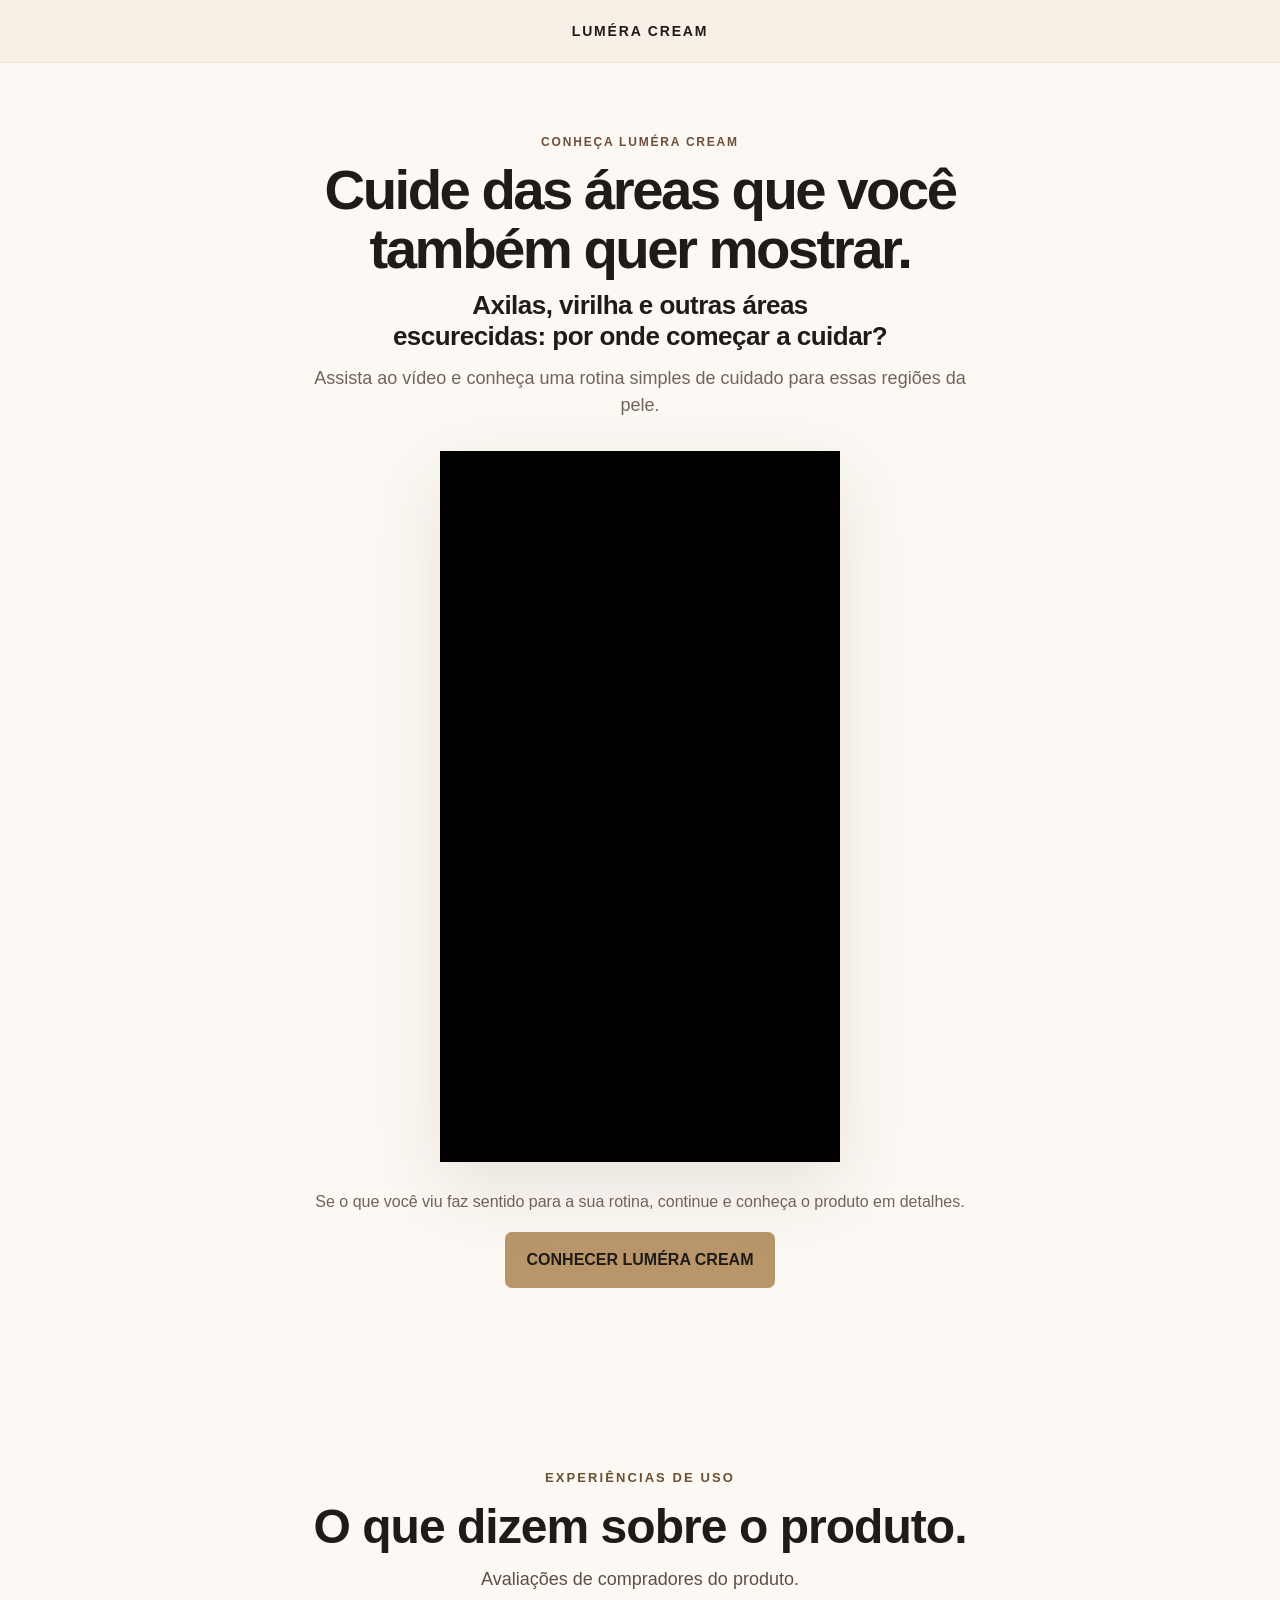
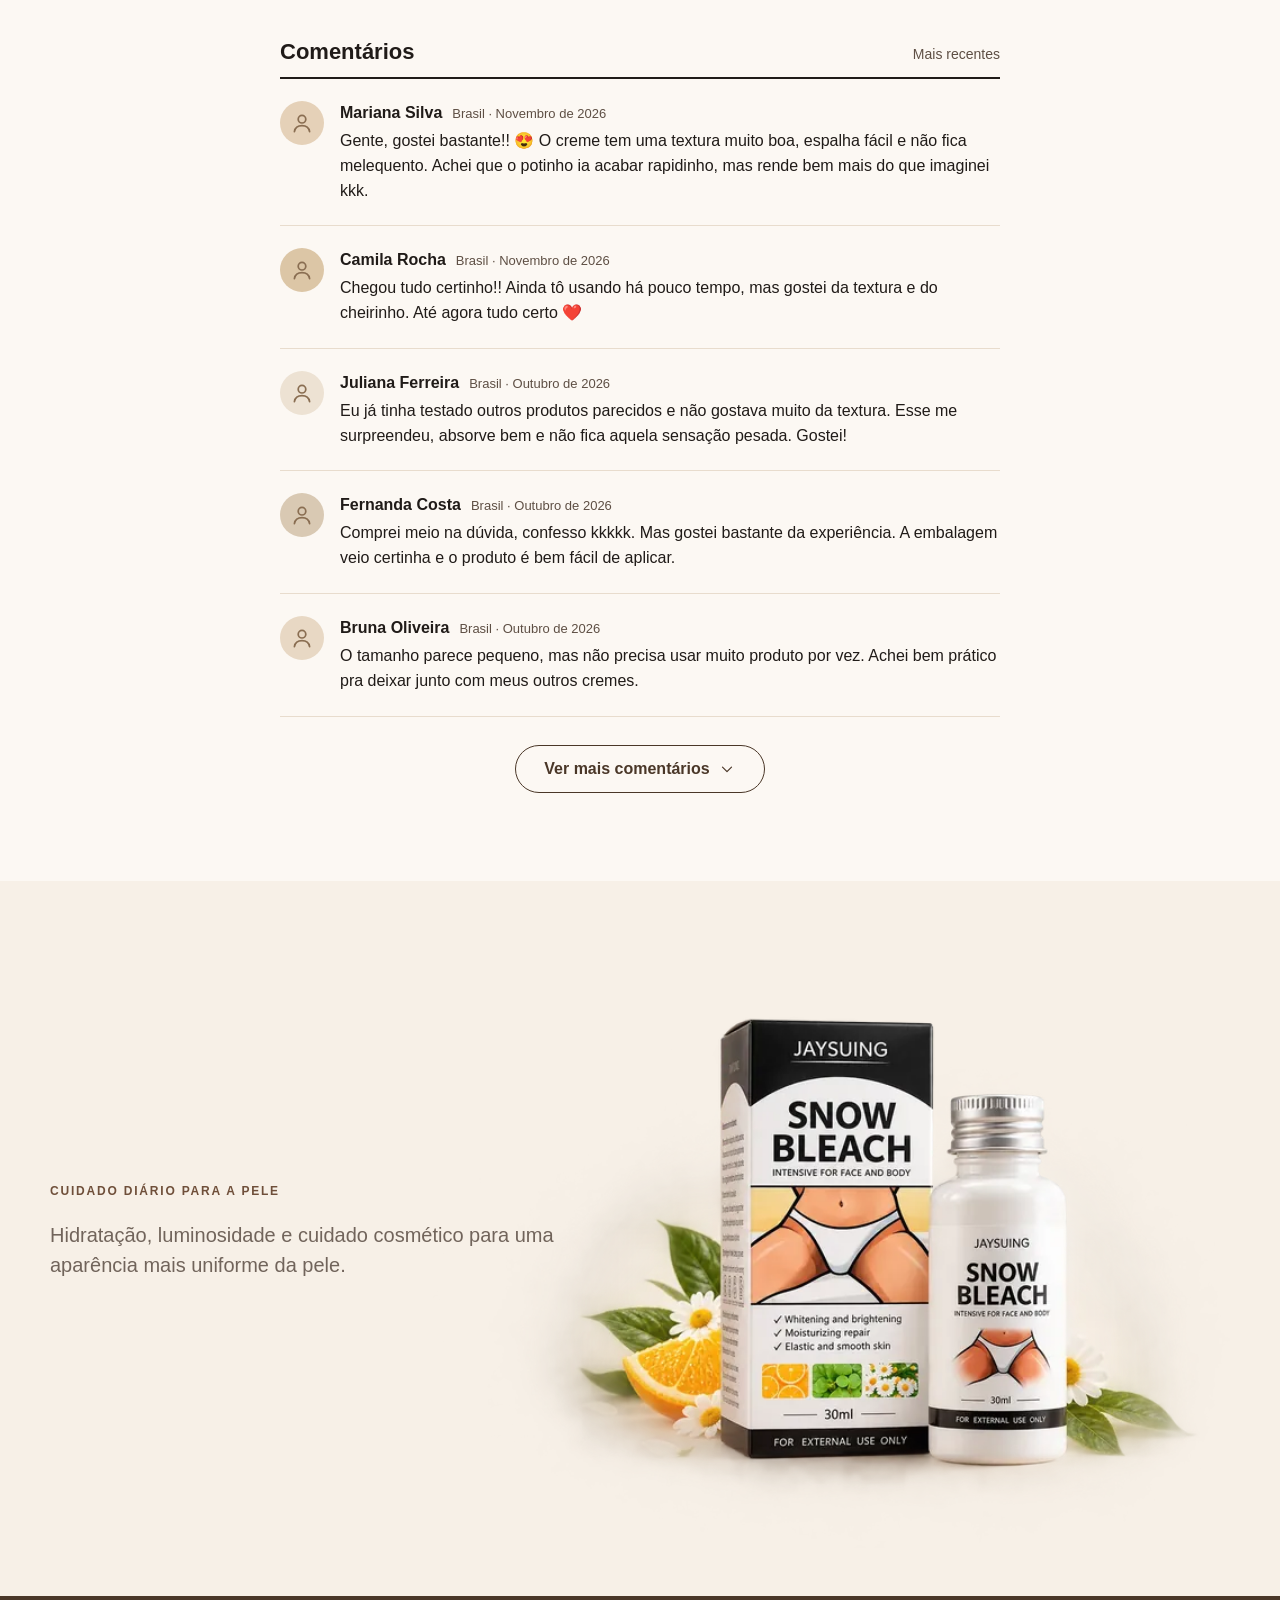
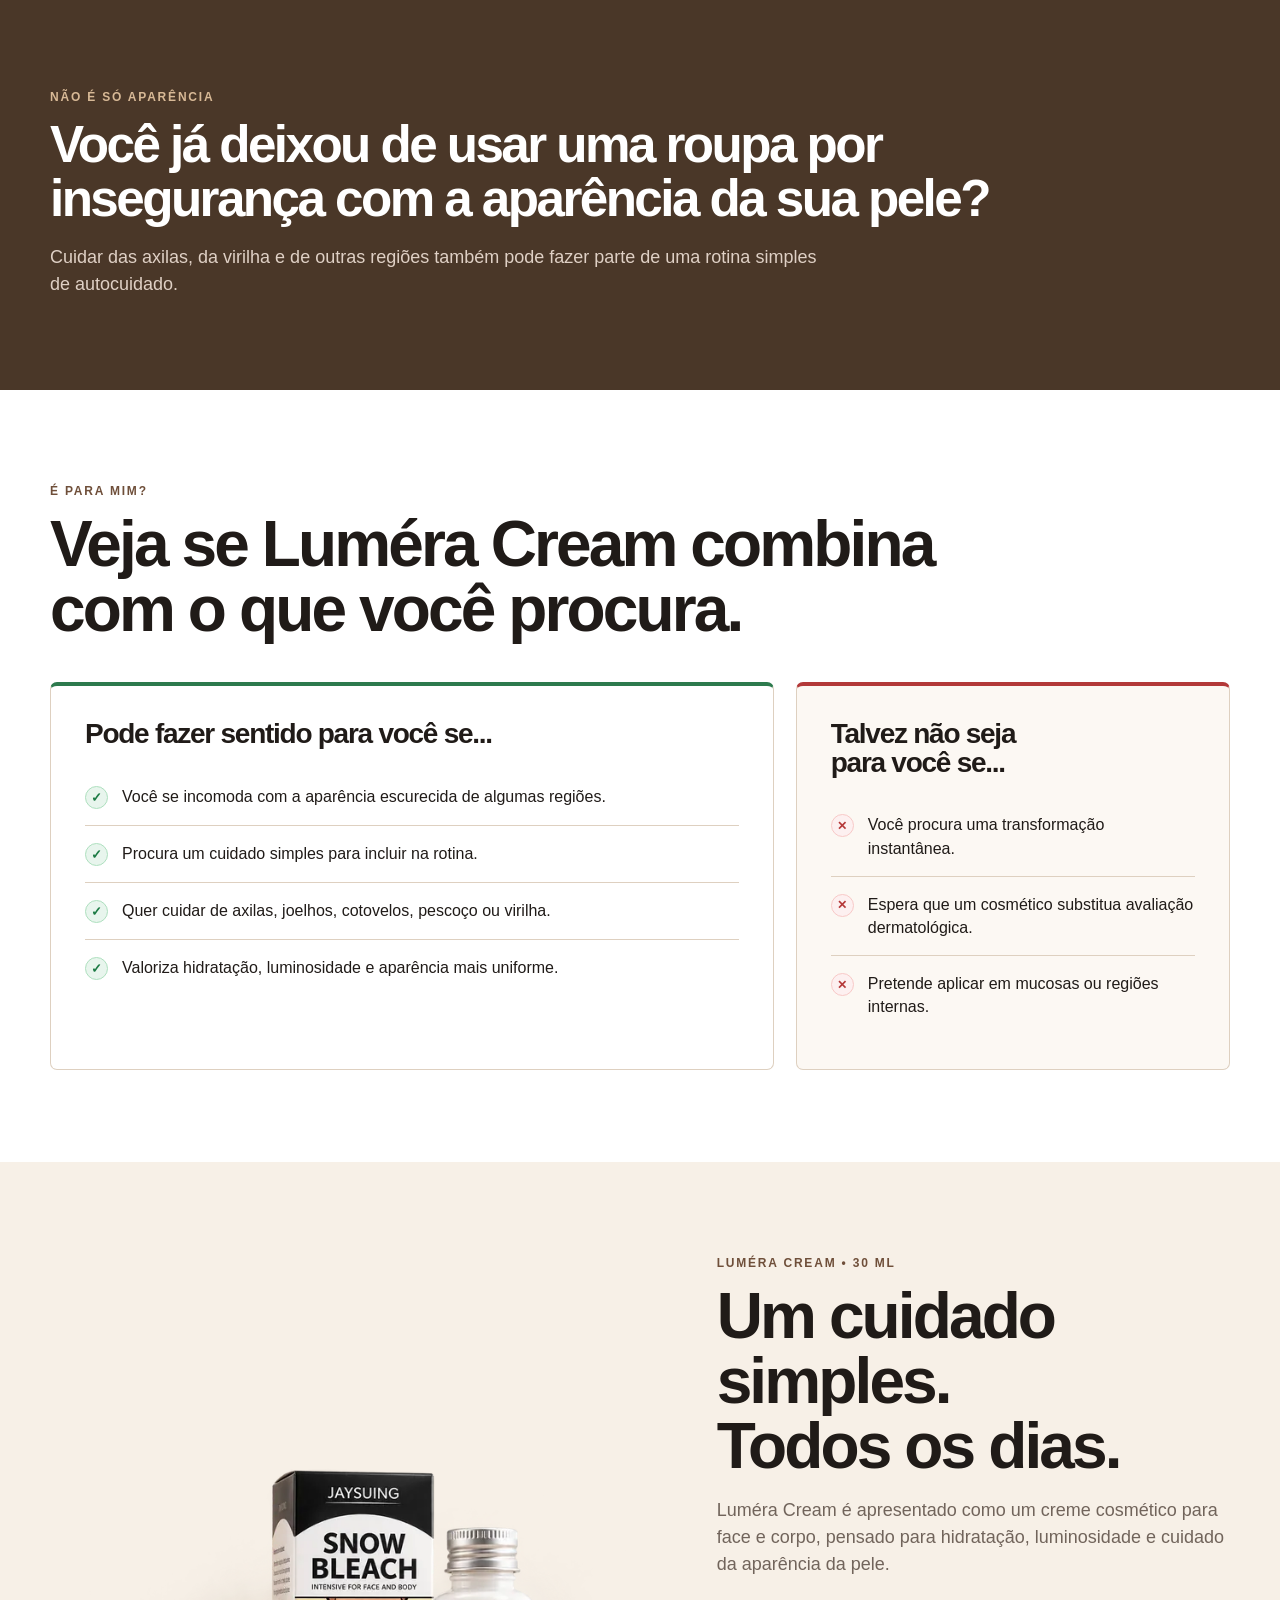
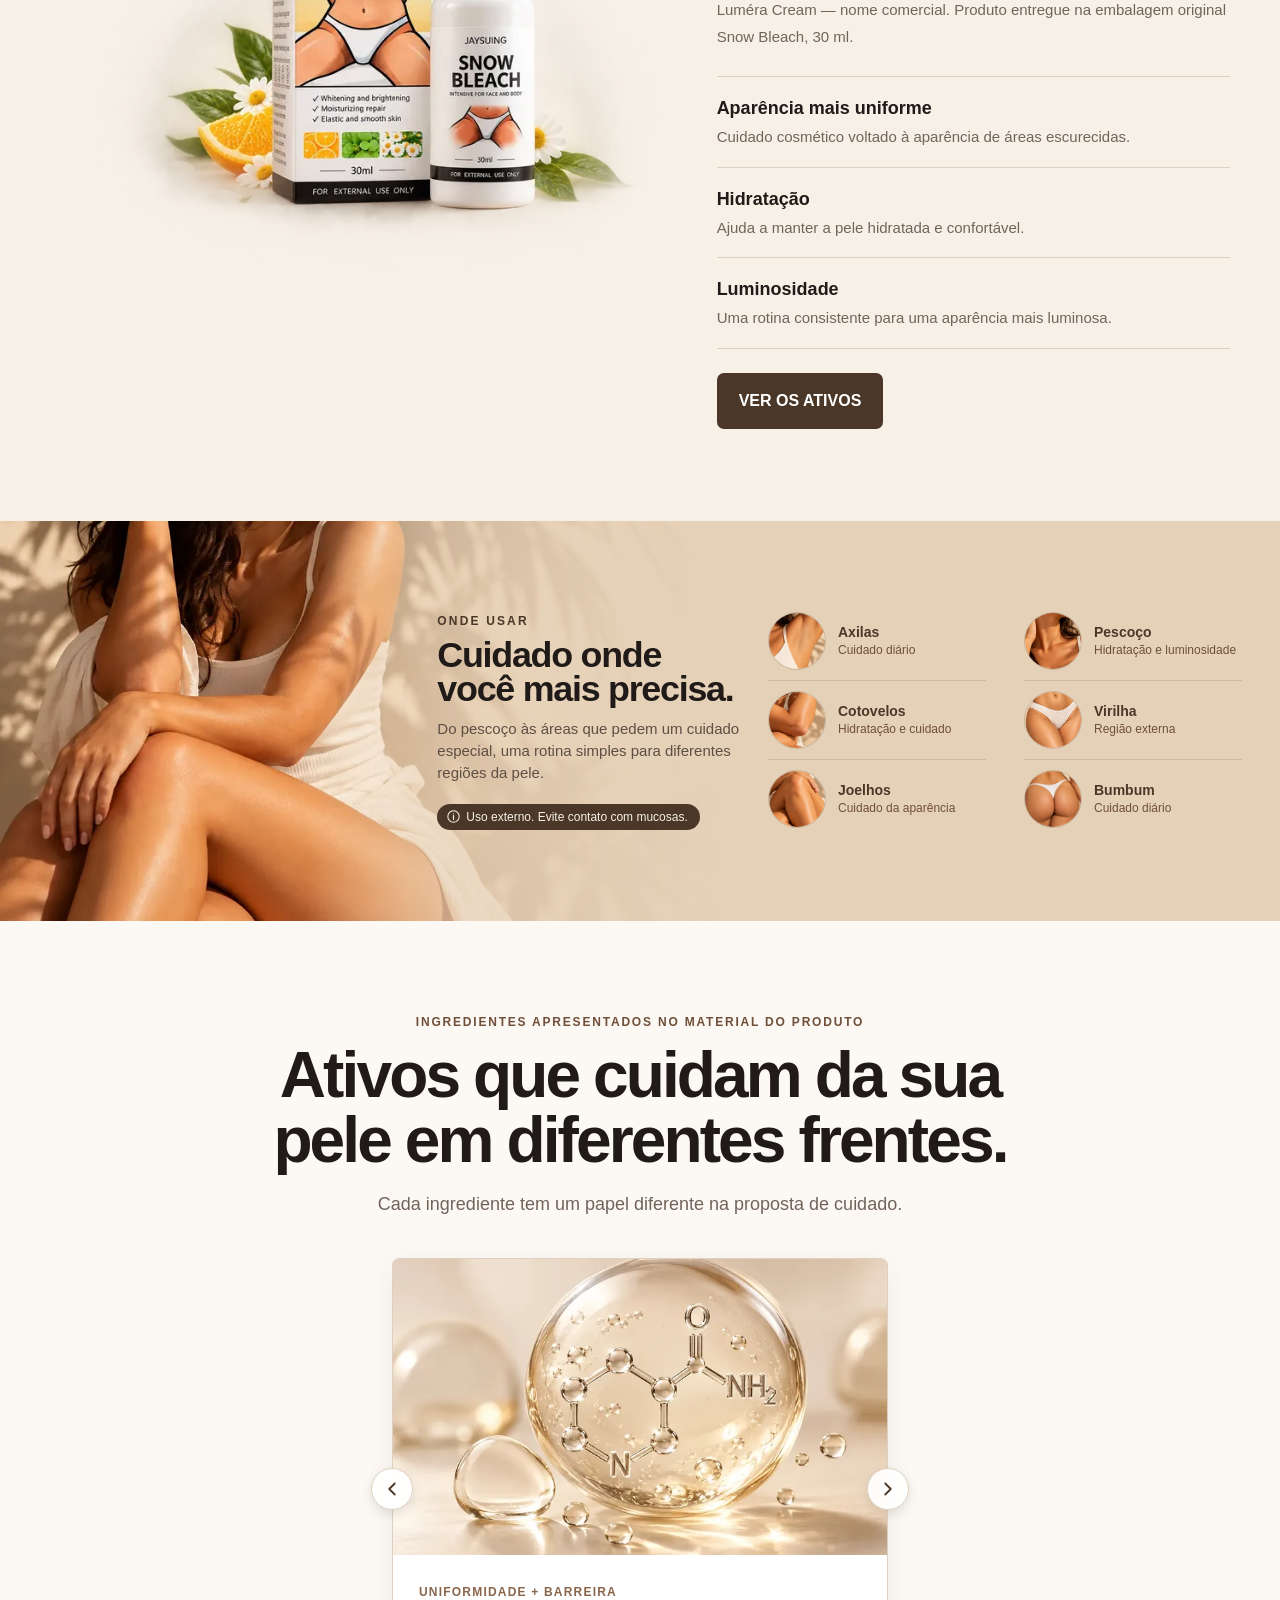
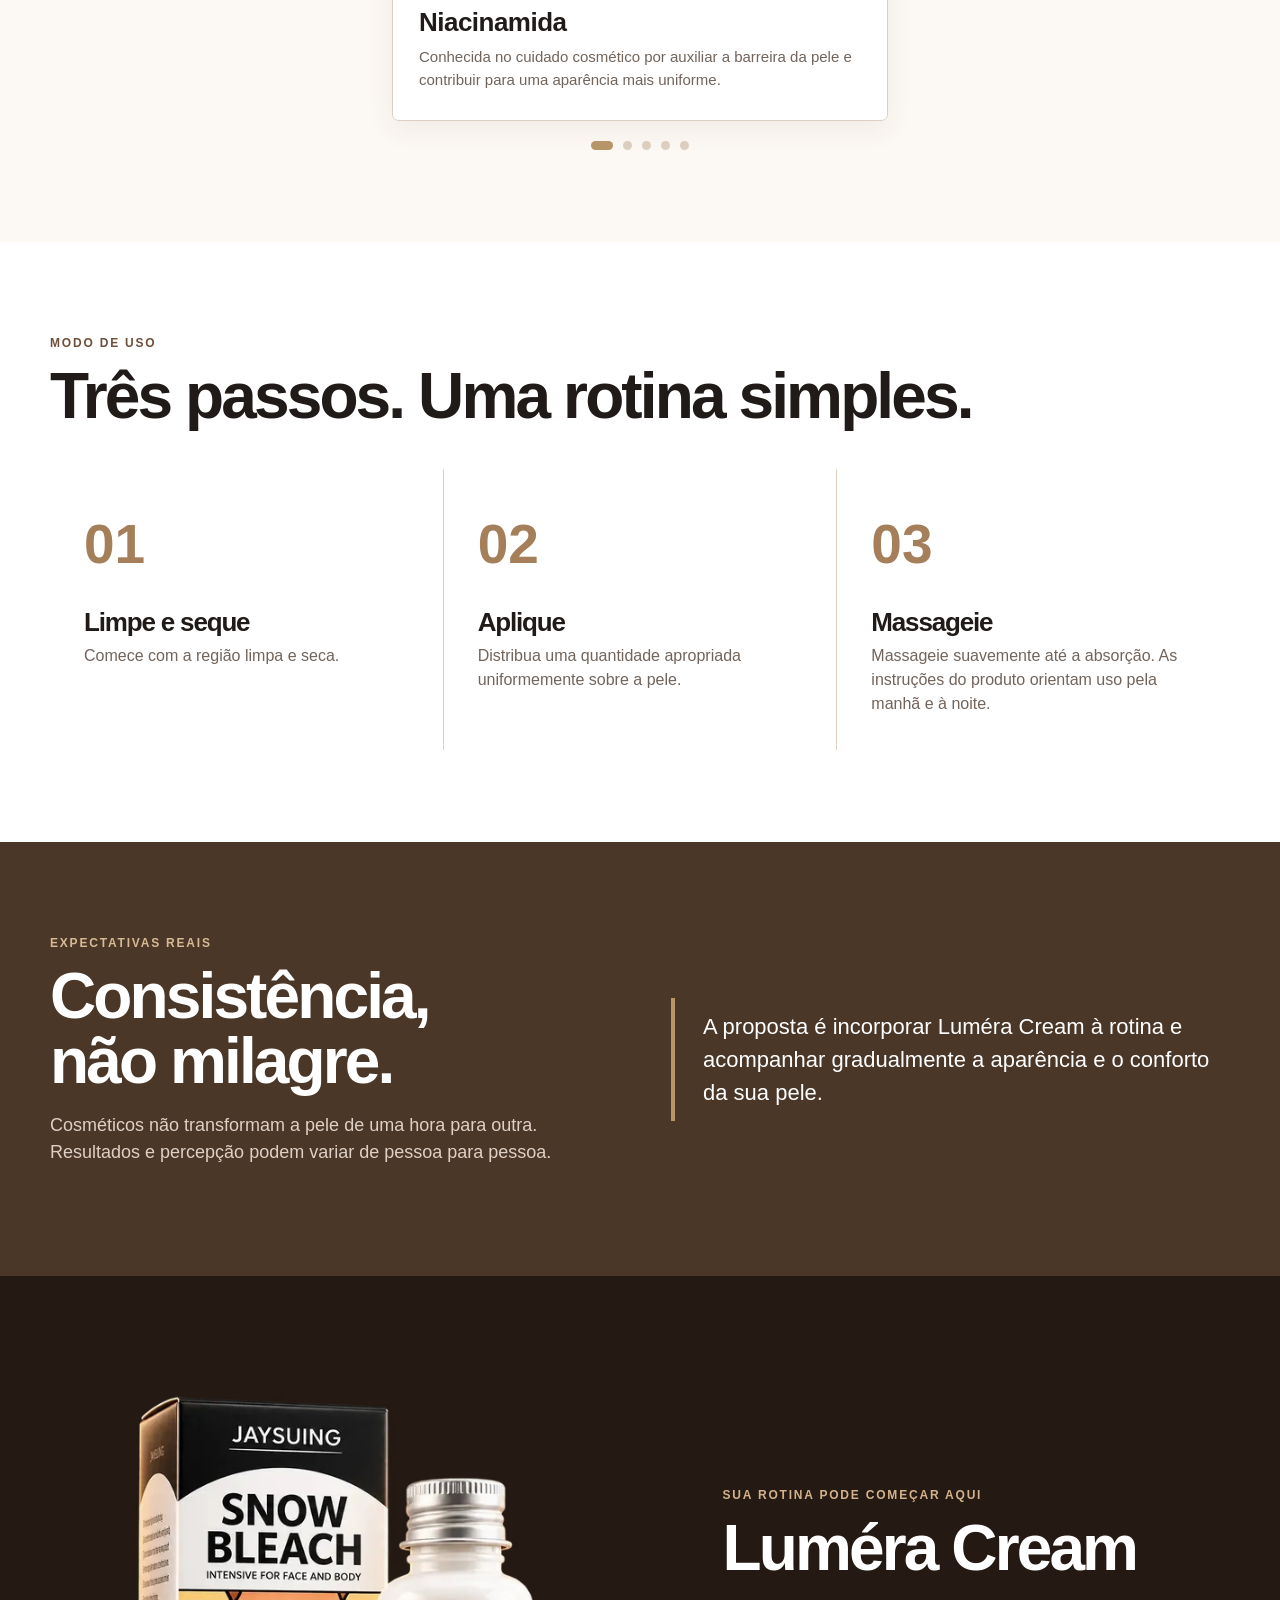
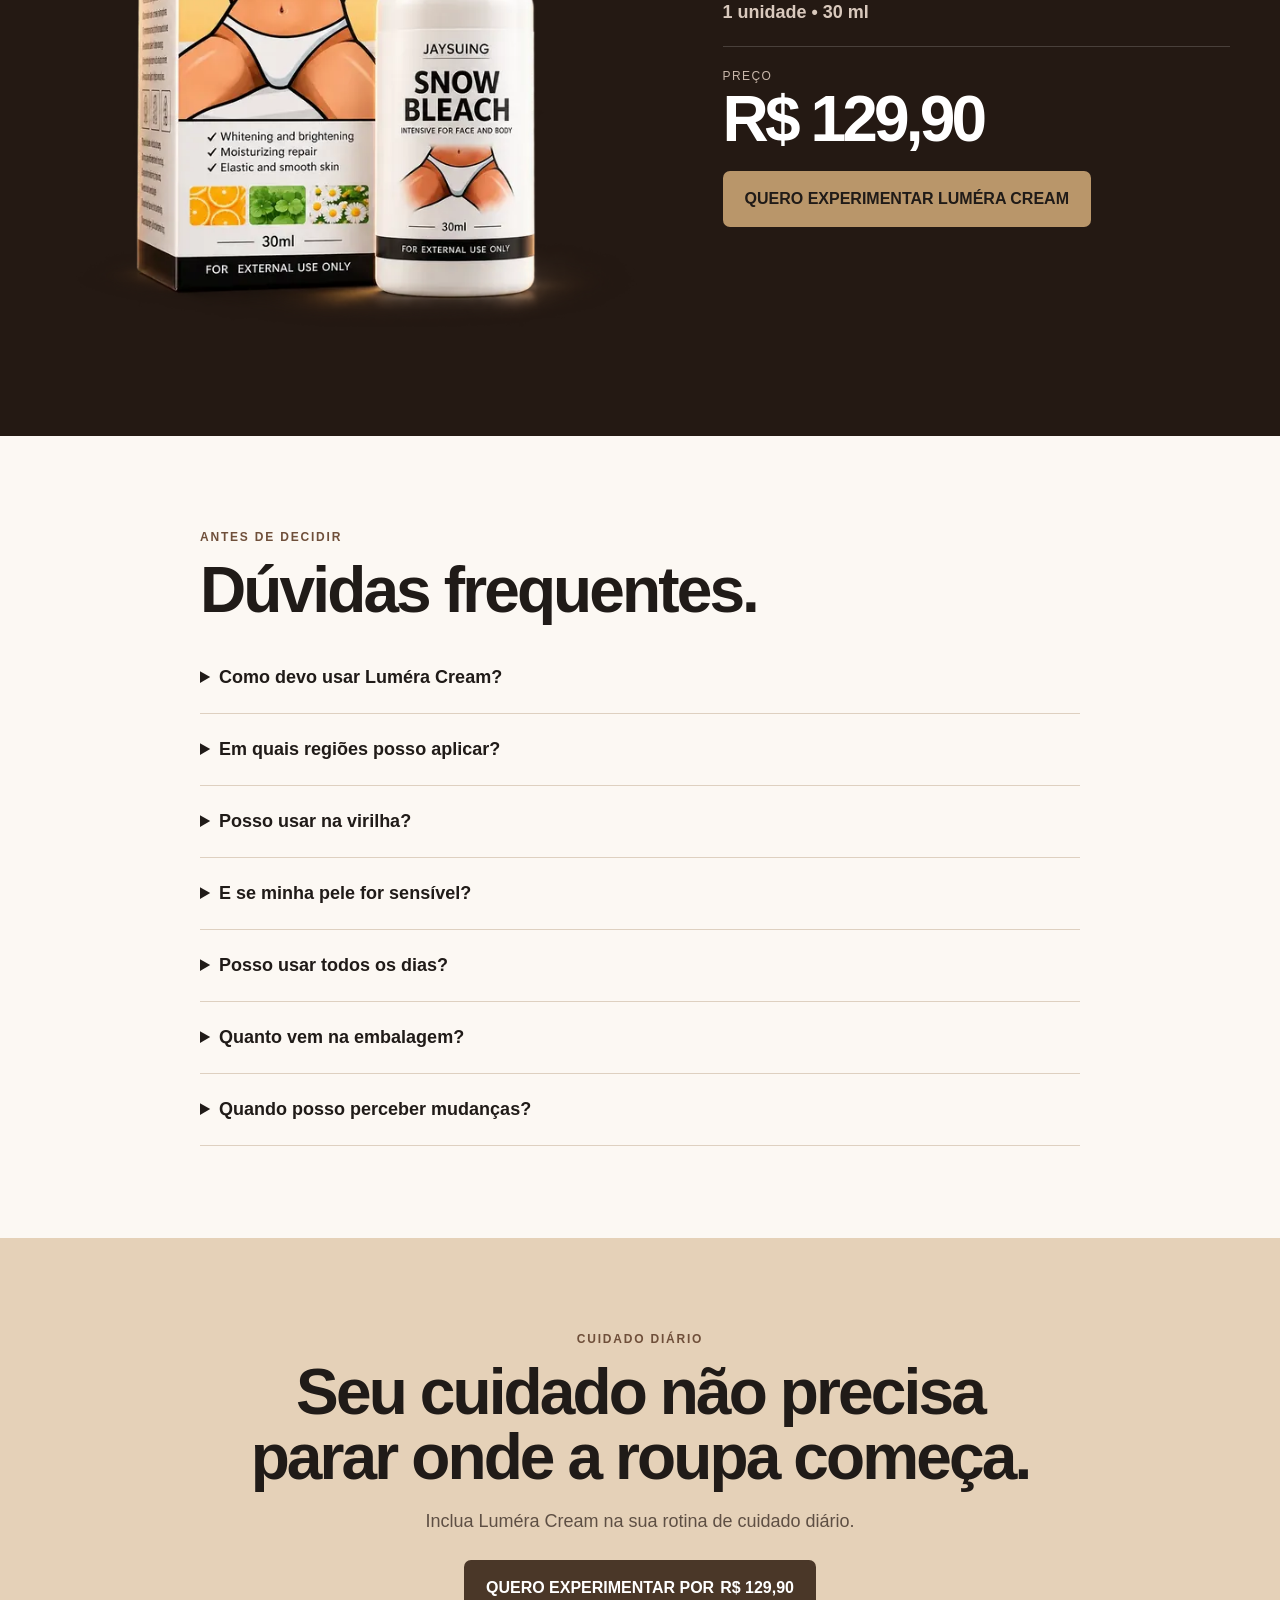
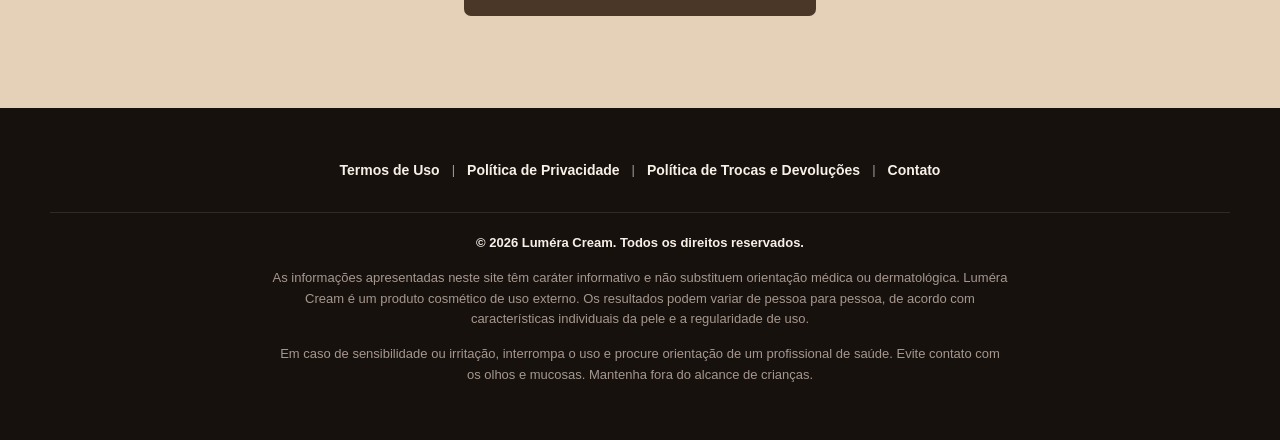
==== commit c323cc3e: "feat: carrossel individual com autoplay para ativos e badges de concordancia na secao fit" ====
--- a/site/index.html
+++ b/site/index.html
@@ -27,10 +27,10 @@
 src="https://www.facebook.com/tr?id=2152812055318900&ev=PageView&noscript=1"
 /></noscript>
 <!-- End Meta Pixel Code -->
-<link rel="stylesheet" href="css/variables.css?v=20261107b">
-<link rel="stylesheet" href="css/base.css?v=20261107b">
-<link rel="stylesheet" href="css/components.css?v=20261107b">
-<link rel="stylesheet" href="css/sections.css?v=20261107b"></head><body>
+<link rel="stylesheet" href="css/variables.css?v=20261112c">
+<link rel="stylesheet" href="css/base.css?v=20261112c">
+<link rel="stylesheet" href="css/components.css?v=20261112c">
+<link rel="stylesheet" href="css/sections.css?v=20261112c"></head><body>
 <header><div class="wrap"><nav><a class="brand" href="#top">LUMÉRA CREAM</a></nav></div></header>
 <main id="top">
 <section class="video-sec" id="vsl"><div class="wrap"><div class="center vsl-heading"><div class="eyebrow">Conheça Luméra Cream</div><h1 class="big">Cuide das áreas que você também quer mostrar.</h1><h2 class="vsl-sub" id="vsl-title">Axilas, virilha e outras áreas escurecidas: por onde começar a cuidar?</h2><p class="copy">Assista ao vídeo e conheça uma rotina simples de cuidado para essas regiões da pele.</p></div>
@@ -78,13 +78,30 @@
 <p class="areas-note"><svg aria-hidden="true" viewBox="0 0 16 16" width="16" height="16"><circle cx="8" cy="8" r="7" fill="none" stroke="currentColor" stroke-width="1.25"/><path d="M8 7v4.5M8 4.6v.1" stroke="currentColor" stroke-width="1.5" stroke-linecap="round"/></svg>Uso externo. Evite contato com mucosas.</p>
 </section>
 
-<section class="ingredients" id="ativos"><div class="wrap"><div class="center"><div class="eyebrow">Ingredientes apresentados no material do produto</div><h2 class="big">Ativos que cuidam da sua pele em diferentes frentes.</h2><p class="copy">Cada ingrediente tem um papel diferente na proposta de cuidado.</p></div><div class="ing-grid">
-<article class="ing"><img src="assets/ingredients/niacinamida.webp" srcset="assets/ingredients/niacinamida-480.webp 480w, assets/ingredients/niacinamida-720.webp 720w, assets/ingredients/niacinamida-960.webp 960w, assets/ingredients/niacinamida.webp 1536w" sizes="(max-width: 51.25rem) 22rem, 25rem" alt="" width="1536" height="1024" loading="lazy" decoding="async"><div class="ing-body"><span class="tag">Uniformidade + barreira</span><h3>Niacinamida</h3><p>Conhecida no cuidado cosmético por auxiliar a barreira da pele e contribuir para uma aparência mais uniforme.</p></div></article>
-<article class="ing"><img src="assets/ingredients/vitamina-c.webp" srcset="assets/ingredients/vitamina-c-480.webp 480w, assets/ingredients/vitamina-c-720.webp 720w, assets/ingredients/vitamina-c-960.webp 960w, assets/ingredients/vitamina-c.webp 1536w" sizes="(max-width: 51.25rem) 22rem, 25rem" alt="" width="1536" height="1024" loading="lazy" decoding="async"><div class="ing-body"><span class="tag">Luminosidade + antioxidante</span><h3>Vitamina C</h3><p>Ingrediente antioxidante amplamente usado em cosméticos voltados à luminosidade e aparência do tom da pele.</p></div></article>
-<article class="ing"><img src="assets/ingredients/centella-asiatica.webp" srcset="assets/ingredients/centella-asiatica-480.webp 480w, assets/ingredients/centella-asiatica-720.webp 720w, assets/ingredients/centella-asiatica-960.webp 960w, assets/ingredients/centella-asiatica.webp 1536w" sizes="(max-width: 51.25rem) 22rem, 25rem" alt="" width="1536" height="1024" loading="lazy" decoding="async"><div class="ing-body"><span class="tag">Conforto + cuidado</span><h3>Centella Asiática</h3><p>Conhecida por seu uso em fórmulas cosméticas de cuidado e conforto da pele.</p></div></article>
-<article class="ing"><img src="assets/ingredients/camomila.webp" srcset="assets/ingredients/camomila-480.webp 480w, assets/ingredients/camomila-720.webp 720w, assets/ingredients/camomila-960.webp 960w, assets/ingredients/camomila.webp 1536w" sizes="(max-width: 51.25rem) 22rem, 25rem" alt="" width="1536" height="1024" loading="lazy" decoding="async"><div class="ing-body"><span class="tag">Suavidade</span><h3>Camomila</h3><p>Tradicionalmente utilizada em cosméticos formulados com foco em suavidade e conforto.</p></div></article>
-<article class="ing"><img src="assets/ingredients/alantoina.webp" srcset="assets/ingredients/alantoina-480.webp 480w, assets/ingredients/alantoina-720.webp 720w, assets/ingredients/alantoina-960.webp 960w, assets/ingredients/alantoina.webp 1536w" sizes="(max-width: 51.25rem) 22rem, 25rem" alt="" width="1536" height="1024" loading="lazy" decoding="async"><div class="ing-body"><span class="tag">Maciez + condicionamento</span><h3>Alantoína</h3><p>Utilizada em produtos cosméticos para condicionamento, conforto e sensação de maciez da pele.</p></div></article>
-</div></div></section>
+<section class="ingredients" id="ativos"><div class="wrap"><div class="center"><div class="eyebrow">Ingredientes apresentados no material do produto</div><h2 class="big">Ativos que cuidam da sua pele em diferentes frentes.</h2><p class="copy">Cada ingrediente tem um papel diferente na proposta de cuidado.</p></div>
+
+<div class="ing-slider-box">
+  <button class="ing-nav ing-nav--prev" type="button" aria-label="Ingrediente anterior">
+    <svg viewBox="0 0 24 24" width="22" height="22" fill="none" stroke="currentColor" stroke-width="2" stroke-linecap="round" stroke-linejoin="round" aria-hidden="true"><path d="M15 18l-6-6 6-6"/></svg>
+  </button>
+
+  <div class="ing-carousel" role="region" aria-label="Ingredientes">
+    <div class="ing-track">
+      <article class="ing"><img src="assets/ingredients/niacinamida.webp" srcset="assets/ingredients/niacinamida-480.webp 480w, assets/ingredients/niacinamida-720.webp 720w, assets/ingredients/niacinamida-960.webp 960w, assets/ingredients/niacinamida.webp 1536w" sizes="(max-width: 36rem) 90vw, 32rem" alt="" width="1536" height="1024" loading="lazy" decoding="async"><div class="ing-body"><span class="tag">Uniformidade + barreira</span><h3>Niacinamida</h3><p>Conhecida no cuidado cosmético por auxiliar a barreira da pele e contribuir para uma aparência mais uniforme.</p></div></article>
+      <article class="ing"><img src="assets/ingredients/vitamina-c.webp" srcset="assets/ingredients/vitamina-c-480.webp 480w, assets/ingredients/vitamina-c-720.webp 720w, assets/ingredients/vitamina-c-960.webp 960w, assets/ingredients/vitamina-c.webp 1536w" sizes="(max-width: 36rem) 90vw, 32rem" alt="" width="1536" height="1024" loading="lazy" decoding="async"><div class="ing-body"><span class="tag">Luminosidade + antioxidante</span><h3>Vitamina C</h3><p>Ingrediente antioxidante amplamente usado em cosméticos voltados à luminosidade e aparência do tom da pele.</p></div></article>
+      <article class="ing"><img src="assets/ingredients/centella-asiatica.webp" srcset="assets/ingredients/centella-asiatica-480.webp 480w, assets/ingredients/centella-asiatica-720.webp 720w, assets/ingredients/centella-asiatica-960.webp 960w, assets/ingredients/centella-asiatica.webp 1536w" sizes="(max-width: 36rem) 90vw, 32rem" alt="" width="1536" height="1024" loading="lazy" decoding="async"><div class="ing-body"><span class="tag">Conforto + cuidado</span><h3>Centella Asiática</h3><p>Conhecida por seu uso em fórmulas cosméticas de cuidado e conforto da pele.</p></div></article>
+      <article class="ing"><img src="assets/ingredients/camomila.webp" srcset="assets/ingredients/camomila-480.webp 480w, assets/ingredients/camomila-720.webp 720w, assets/ingredients/camomila-960.webp 960w, assets/ingredients/camomila.webp 1536w" sizes="(max-width: 36rem) 90vw, 32rem" alt="" width="1536" height="1024" loading="lazy" decoding="async"><div class="ing-body"><span class="tag">Suavidade</span><h3>Camomila</h3><p>Tradicionalmente utilizada em cosméticos formulados com foco em suavidade e conforto.</p></div></article>
+      <article class="ing"><img src="assets/ingredients/alantoina.webp" srcset="assets/ingredients/alantoina-480.webp 480w, assets/ingredients/alantoina-720.webp 720w, assets/ingredients/alantoina-960.webp 960w, assets/ingredients/alantoina.webp 1536w" sizes="(max-width: 36rem) 90vw, 32rem" alt="" width="1536" height="1024" loading="lazy" decoding="async"><div class="ing-body"><span class="tag">Maciez + condicionamento</span><h3>Alantoína</h3><p>Utilizada em produtos cosméticos para condicionamento, conforto e sensação de maciez da pele.</p></div></article>
+    </div>
+  </div>
+
+  <button class="ing-nav ing-nav--next" type="button" aria-label="Próximo ingrediente">
+    <svg viewBox="0 0 24 24" width="22" height="22" fill="none" stroke="currentColor" stroke-width="2" stroke-linecap="round" stroke-linejoin="round" aria-hidden="true"><path d="M9 18l6-6-6-6"/></svg>
+  </button>
+</div>
+
+<div class="ing-dots" role="tablist" aria-label="Navegação dos ingredientes"></div>
+</div></section>
 
 <section class="how"><div class="wrap"><div class="eyebrow">Modo de uso</div><h2 class="big">Três passos. Uma rotina simples.</h2><div class="steps"><div class="step"><div class="num">01</div><h3>Limpe e seque</h3><p>Comece com a região limpa e seca.</p></div><div class="step"><div class="num">02</div><h3>Aplique</h3><p>Distribua uma quantidade apropriada uniformemente sobre a pele.</p></div><div class="step"><div class="num">03</div><h3>Massageie</h3><p>Massageie suavemente até a absorção. As instruções do produto orientam uso pela manhã e à noite.</p></div></div></div></section>
 
@@ -104,7 +121,8 @@
 <p>As informações apresentadas neste site têm caráter informativo e não substituem orientação médica ou dermatológica. Luméra Cream é um produto cosmético de uso externo. Os resultados podem variar de pessoa para pessoa, de acordo com características individuais da pele e a regularidade de uso.</p>
 <p>Em caso de sensibilidade ou irritação, interrompa o uso e procure orientação de um profissional de saúde. Evite contato com os olhos e mucosas. Mantenha fora do alcance de crianças.</p>
 </div></footer>
-<script src="js/main.js?v=20261107b" defer></script>
-<script src="js/reviews.js?v=20261107b" defer></script>
-<script src="js/reviews-render.js?v=20261107b" defer></script>
+<script src="js/main.js?v=20261112b" defer></script>
+<script src="js/ing-carousel.js?v=20261112b" defer></script>
+<script src="js/reviews.js?v=20261112b" defer></script>
+<script src="js/reviews-render.js?v=20261112b" defer></script>
 </body></html>
--- a/site/css/components.css
+++ b/site/css/components.css
@@ -124,10 +124,14 @@
 .fitbox {
   padding: 2.125rem;
   border: 0.0625rem solid var(--line);
+  border-radius: var(--radius-control);
+  background: var(--white);
+  border-top: 0.25rem solid #2d7a4d;
 }
 
 .fitbox.soft {
   background: var(--cream-2);
+  border-top: 0.25rem solid #b33939;
 }
 
 .fitbox h3 {
@@ -141,9 +145,13 @@
 }
 
 .check {
-  padding: 0.9375rem 0;
+  display: flex;
+  align-items: flex-start;
+  gap: 0.875rem;
+  padding: 1rem 0;
   border-bottom: 0.0625rem solid var(--line);
   font-size: 1rem;
+  line-height: 1.45;
 }
 
 .check:last-child {
@@ -152,18 +160,32 @@
 
 .yes::before,
 .no::before {
-  margin-right: 0.75rem;
-  font-weight: 900;
+  display: inline-flex;
+  align-items: center;
+  justify-content: center;
+  width: 1.4375rem;
+  height: 1.4375rem;
+  flex: 0 0 1.4375rem;
+  border-radius: 50%;
+  font-size: 0.8125rem;
+  font-weight: 800;
+  line-height: 1;
+  margin-top: 0.0625rem;
 }
 
 .yes::before {
-  color: var(--success-mark);
   content: "✓";
+  background: #e8f5ed;
+  border: 0.0625rem solid #aee0bf;
+  color: #1b7a43;
 }
 
 .no::before {
-  color: var(--neutral-mark);
-  content: "—";
+  content: "✕";
+  background: #fdf0f0;
+  border: 0.0625rem solid #f8c9c7;
+  color: #b53838;
+  font-size: 0.75rem;
 }
 
 .benefits {
@@ -186,34 +208,58 @@
   font-size: 0.9375rem;
 }
 
-.ing {
-  grid-column: span 2;
+/* ---------- Ingredient carousel (1 slide por vez) ---------- */
+
+.ing-slider-box {
+  position: relative;
+  max-width: 31rem;
+  margin: 2.5rem auto 0;
+  display: flex;
+  align-items: center;
+  justify-content: center;
+}
+
+.ing-carousel {
+  width: 100%;
   overflow: hidden;
+  border-radius: var(--radius-control);
   border: 0.0625rem solid var(--line);
   background: var(--white);
-}
-
-.ing:nth-child(4) {
-  grid-column: 2 / span 2;
-}
-
-.ing:nth-child(5) {
-  grid-column: 4 / span 2;
+  box-shadow: 0 0.5rem 1.75rem rgb(74 55 40 / 7%);
+}
+
+.ing-track {
+  display: flex;
+  width: 100%;
+  transition: transform 0.45s cubic-bezier(0.2, 0.8, 0.2, 1);
+  will-change: transform;
+}
+
+.ing {
+  flex: 0 0 100%;
+  width: 100%;
+  box-sizing: border-box;
+  overflow: hidden;
+  background: var(--white);
 }
 
 .ing img {
   width: 100%;
-  height: 13.75rem;
+  aspect-ratio: 16 / 11;
+  max-height: 18.5rem;
   object-fit: cover;
+  display: block;
 }
 
 .ing-body {
-  padding: 1.4375rem;
+  padding: 1.5rem 1.625rem 1.75rem;
+  text-align: left;
 }
 
 .ing h3 {
-  margin: 0.3125rem 0 0.5625rem;
-  font-size: 1.6875rem;
+  margin: 0.35rem 0 0.6rem;
+  font-size: 1.625rem;
+  letter-spacing: -0.02em;
 }
 
 .ing p {
@@ -221,6 +267,73 @@
   color: var(--muted);
   font-size: 0.9375rem;
   line-height: 1.55;
+}
+
+/* Botões de seta discretos */
+.ing-nav {
+  position: absolute;
+  top: 50%;
+  transform: translateY(-50%);
+  z-index: 2;
+  width: 2.625rem;
+  height: 2.625rem;
+  border-radius: 50%;
+  border: 0.0625rem solid var(--line);
+  background: rgba(255, 255, 255, 0.92);
+  backdrop-filter: blur(4px);
+  color: var(--brown);
+  display: flex;
+  align-items: center;
+  justify-content: center;
+  cursor: pointer;
+  transition: background 0.2s, transform 0.2s, color 0.2s;
+  box-shadow: 0 0.25rem 0.75rem rgb(0 0 0 / 10%);
+}
+
+.ing-nav:hover {
+  background: var(--white);
+  color: var(--ink);
+  transform: translateY(-50%) scale(1.05);
+}
+
+.ing-nav--prev {
+  left: -1.3125rem;
+}
+
+.ing-nav--next {
+  right: -1.3125rem;
+}
+
+@media (max-width: 36rem) {
+  .ing-nav {
+    display: none; /* No mobile navega por swipe e pelos dots */
+  }
+}
+
+/* Indicadores de bolinhas (dots) */
+.ing-dots {
+  display: flex;
+  justify-content: center;
+  align-items: center;
+  gap: 0.625rem;
+  margin-top: 1.25rem;
+}
+
+.ing-dot {
+  width: 0.5625rem;
+  height: 0.5625rem;
+  border-radius: 50%;
+  border: none;
+  background: var(--line);
+  padding: 0;
+  cursor: pointer;
+  transition: background 0.25s, transform 0.25s, width 0.25s;
+}
+
+.ing-dot.is-active {
+  background: var(--gold);
+  width: 1.375rem;
+  border-radius: 0.3125rem;
 }
 
 .tag {
--- a/site/css/sections.css
+++ b/site/css/sections.css
@@ -553,12 +553,7 @@
   margin-inline: auto;
 }
 
-.ing-grid {
-  display: grid;
-  grid-template-columns: repeat(6, 1fr);
-  gap: 1.125rem;
-  margin-top: 2.625rem;
-}
+/* ing-carousel controlado em components.css */
 
 .steps {
   display: grid;
@@ -736,20 +731,6 @@
     font-size: 3.0625rem;
   }
 
-  .ing-grid {
-    grid-template-columns: 1fr 1fr;
-  }
-
-  .ing,
-  .ing:nth-child(4),
-  .ing:nth-child(5) {
-    grid-column: auto;
-  }
-
-  .ing:last-child {
-    grid-column: 1 / -1;
-  }
-
   .steps {
     grid-template-columns: 1fr;
   }
@@ -777,14 +758,6 @@
   .hero .copy,
   .copy {
     font-size: 1rem;
-  }
-
-  .ing-grid {
-    grid-template-columns: 1fr;
-  }
-
-  .ing:last-child {
-    grid-column: auto;
   }
 
   .price {
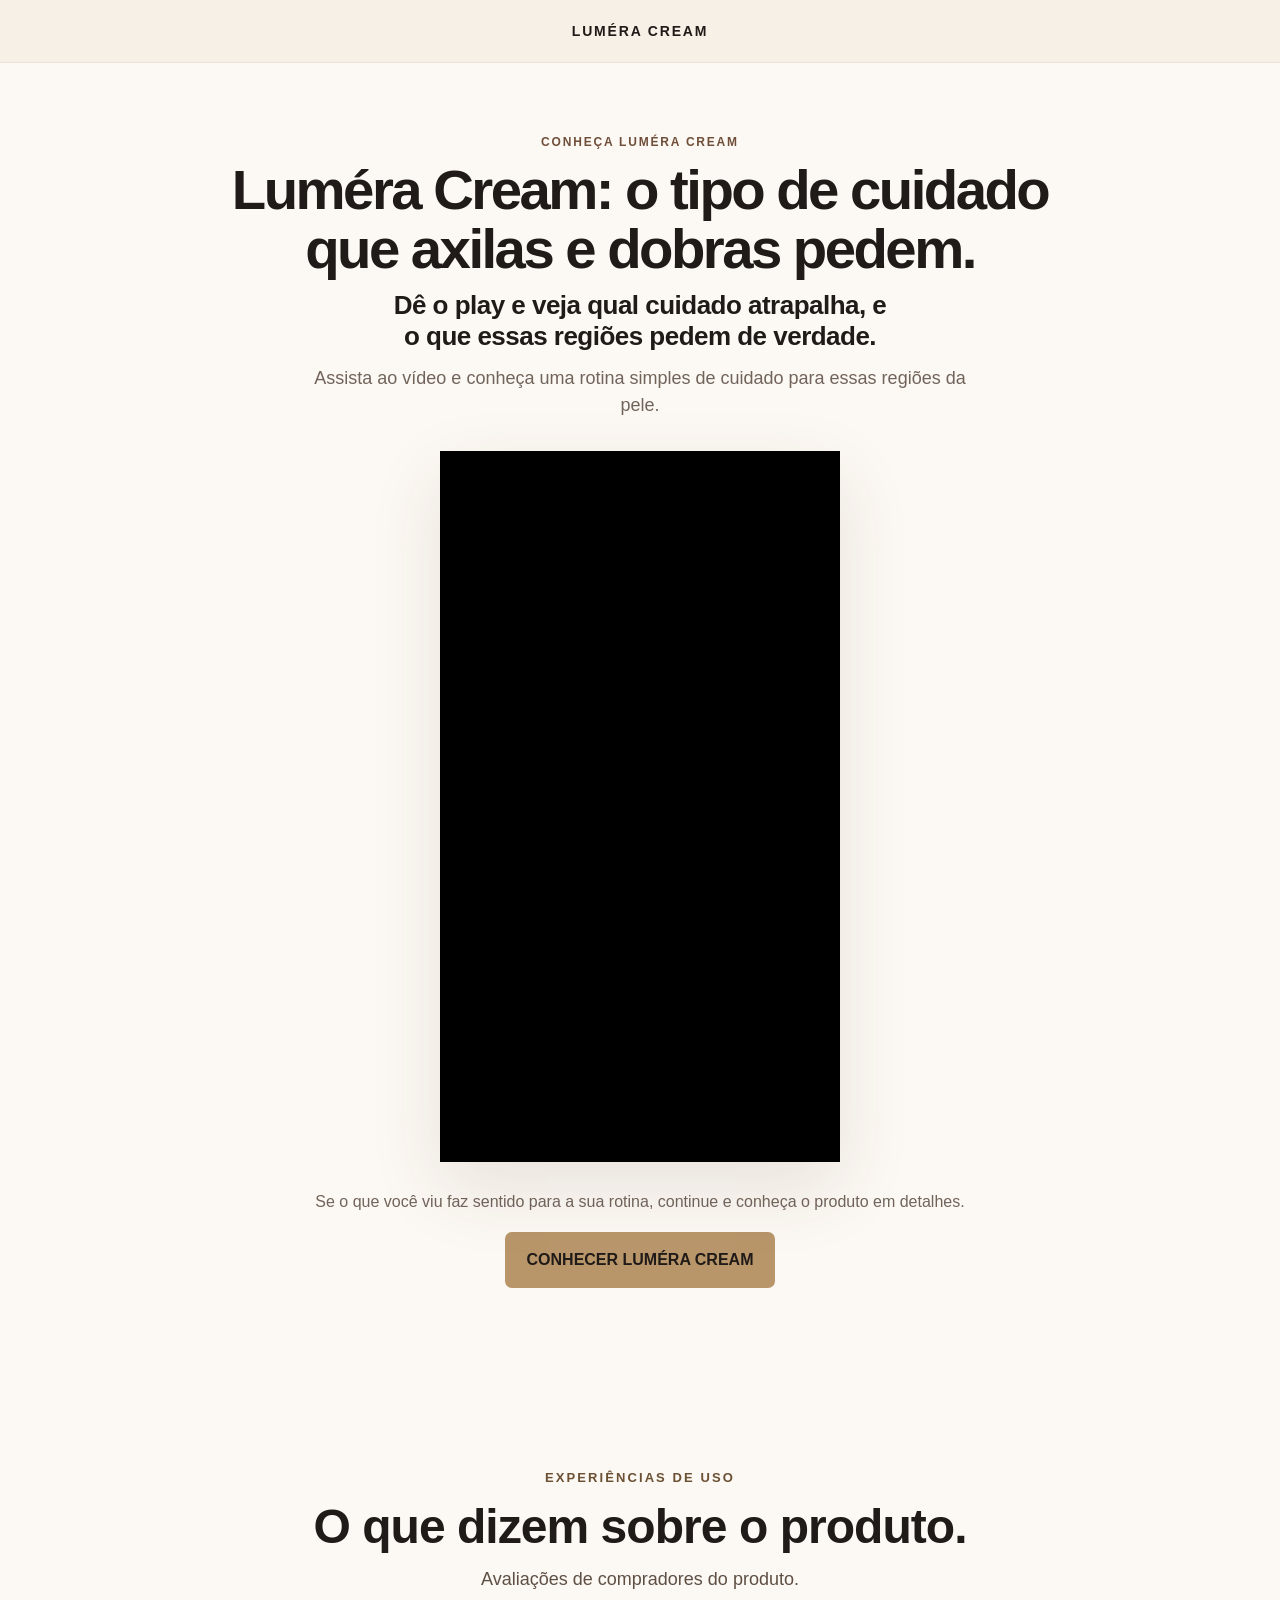
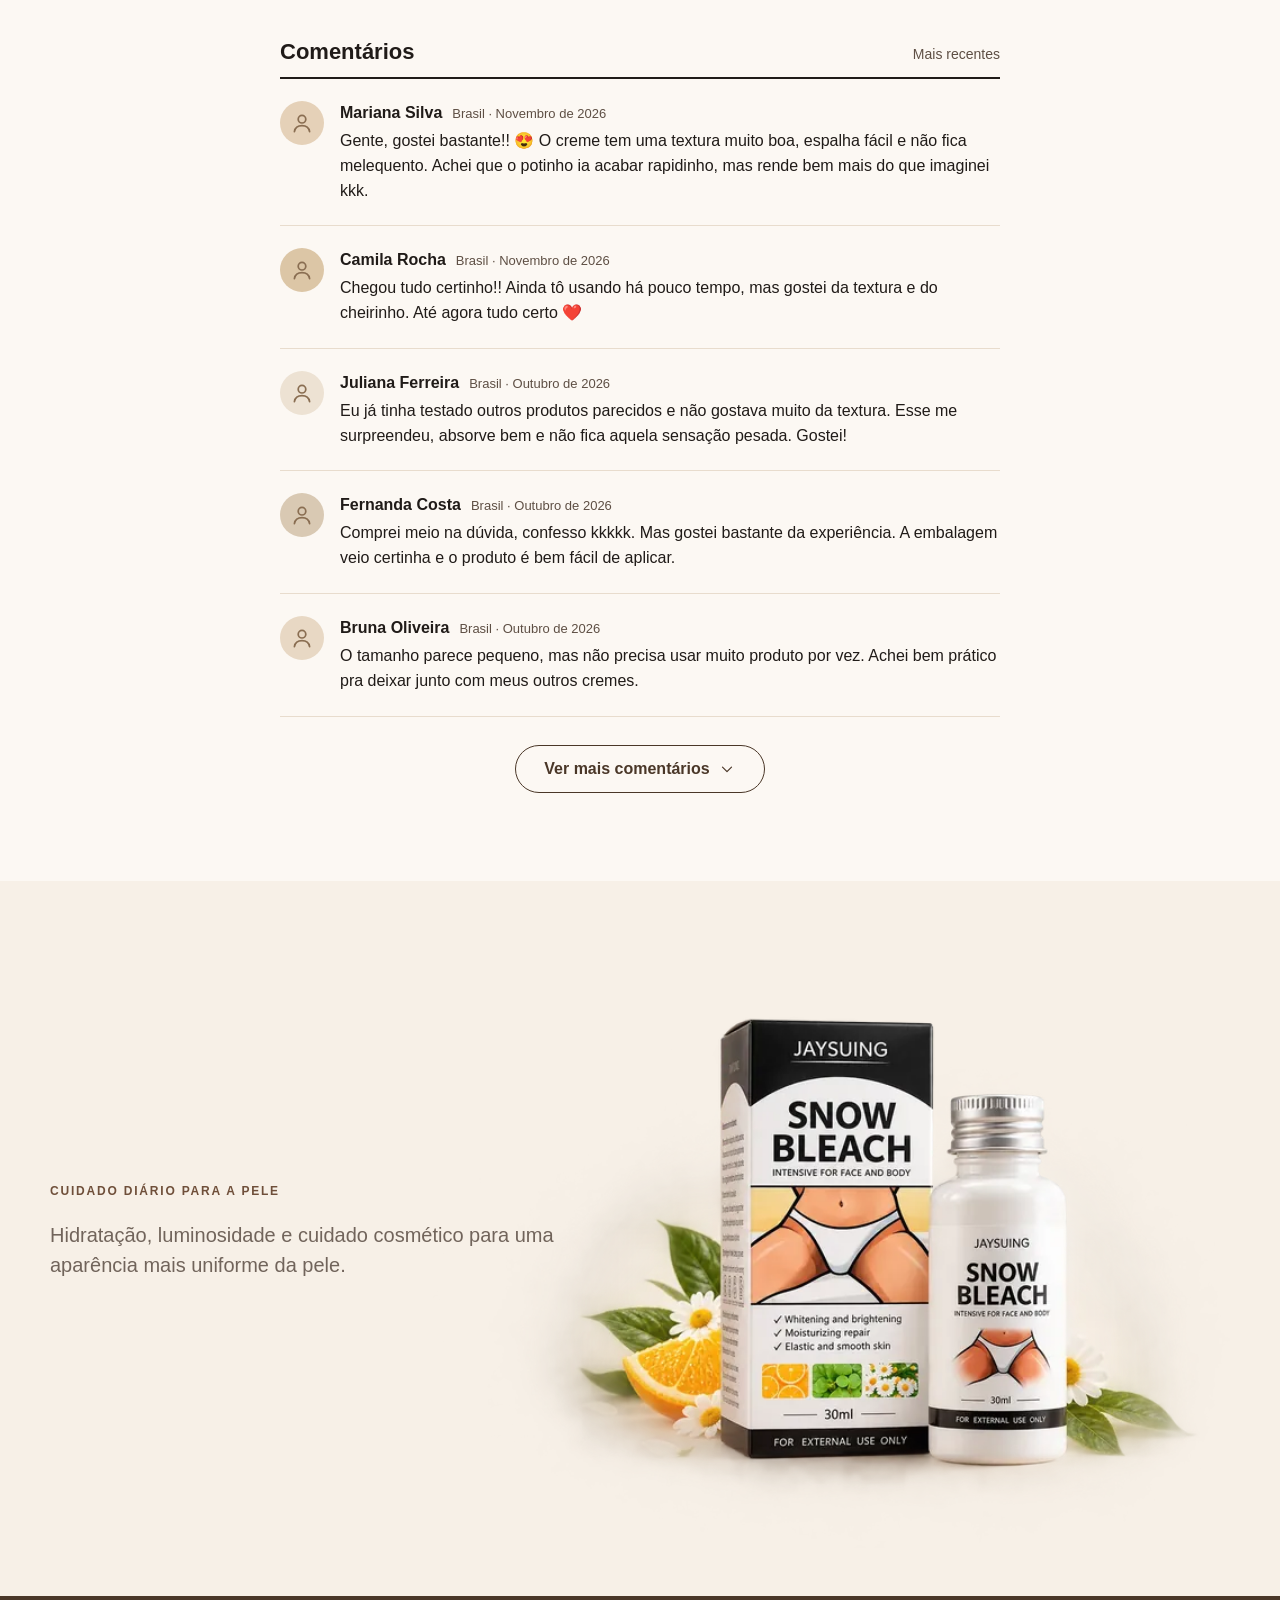
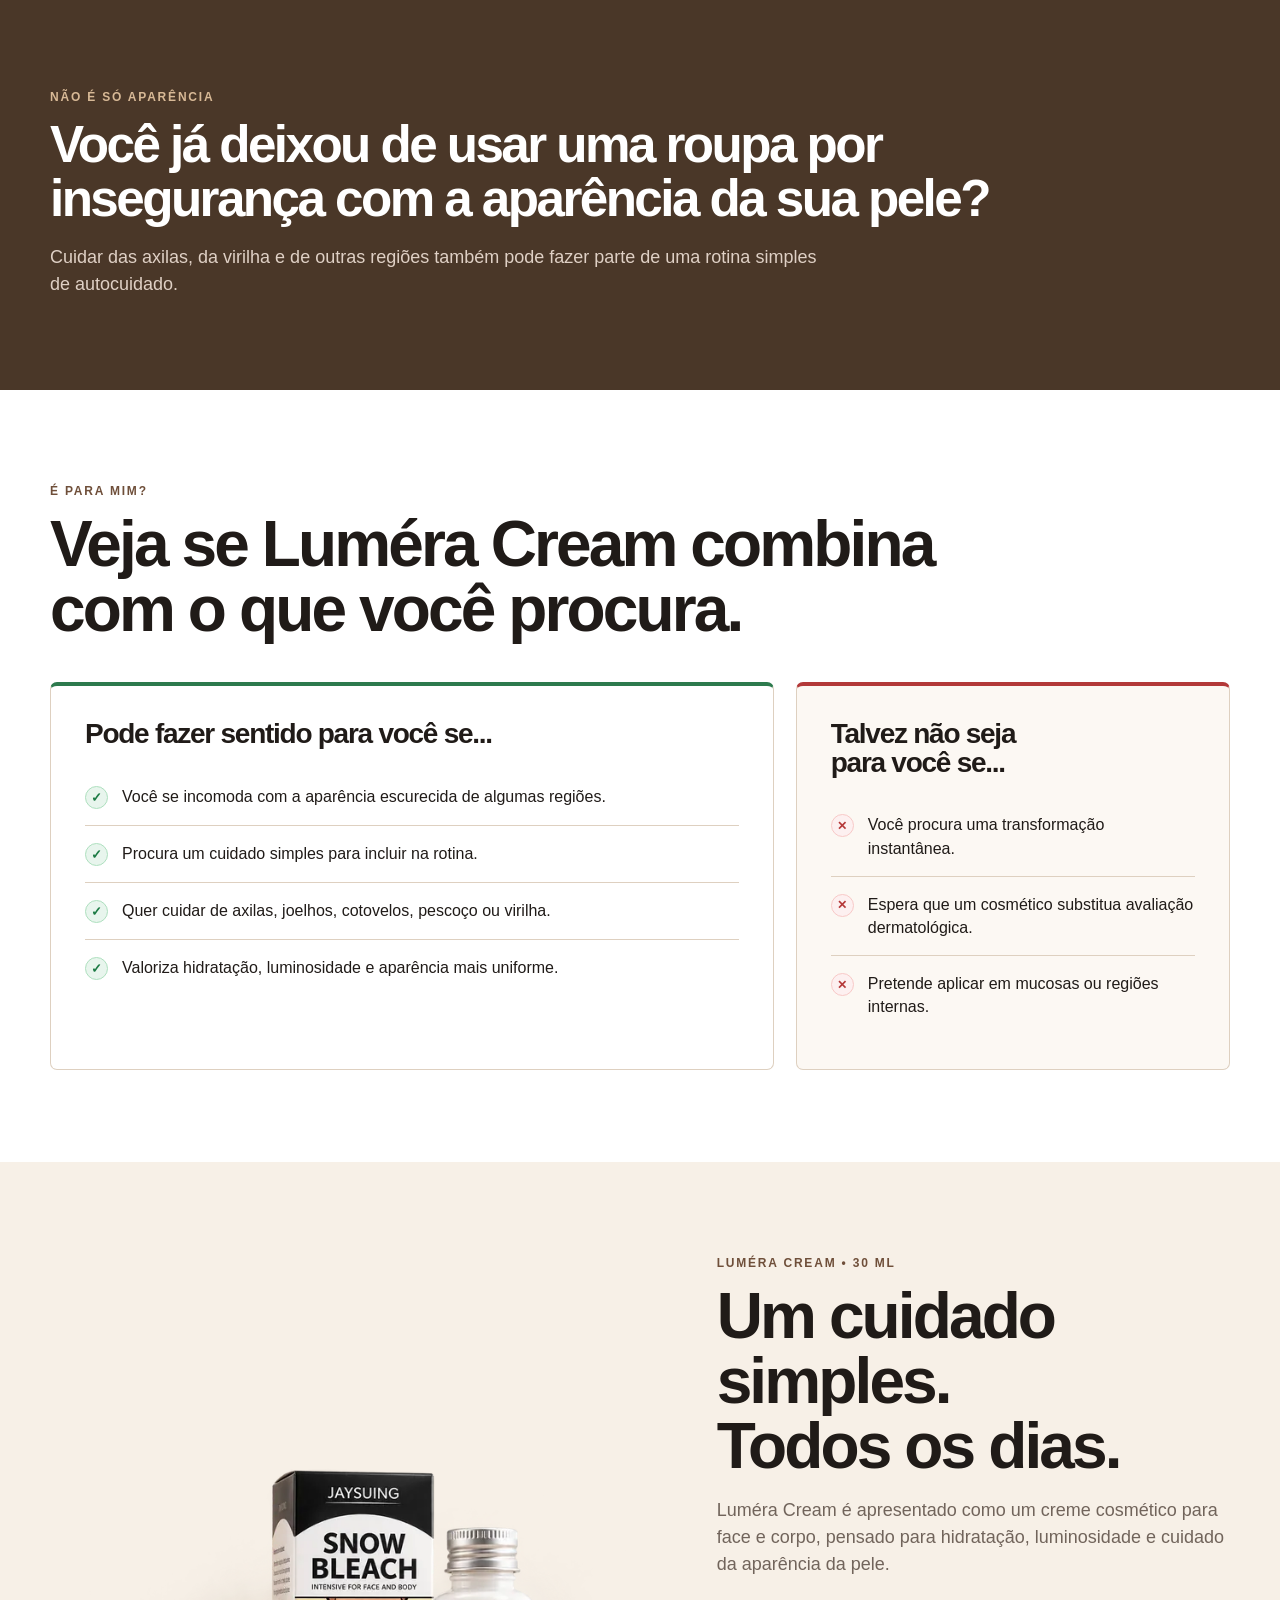
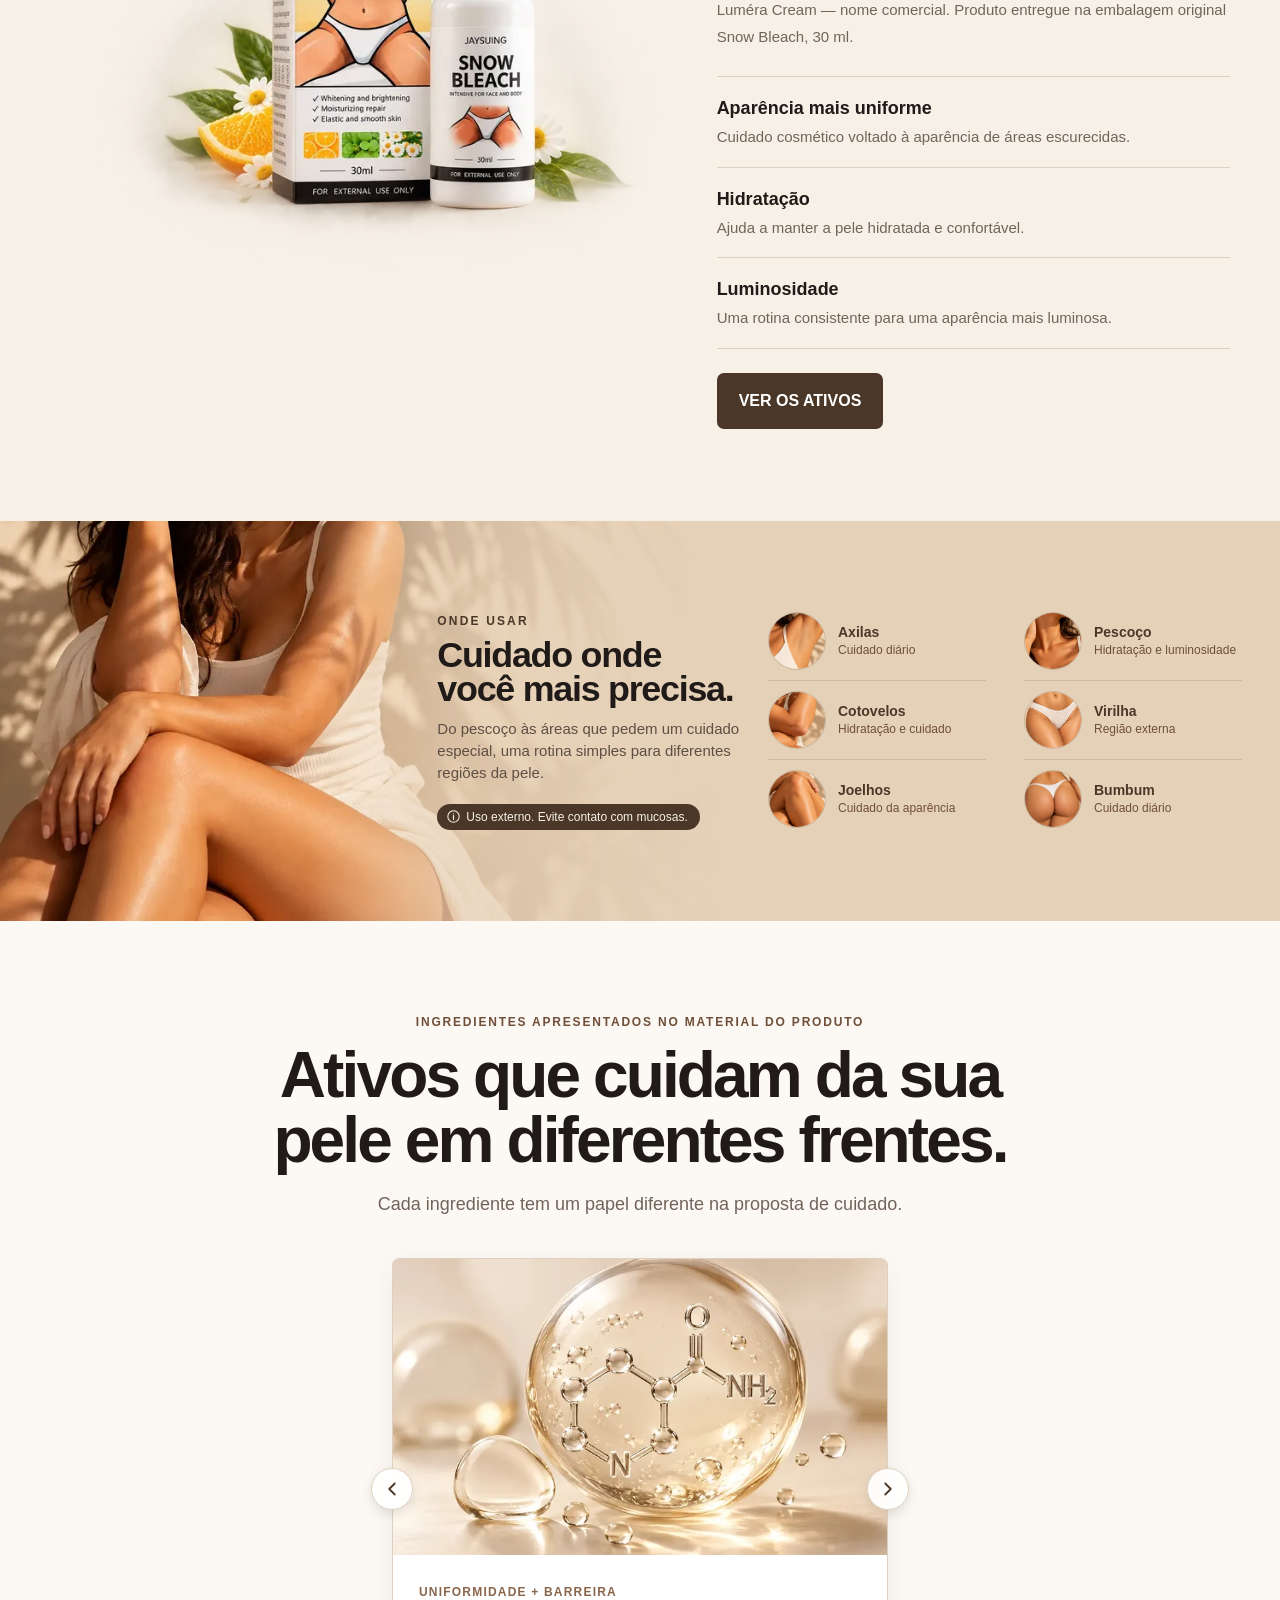
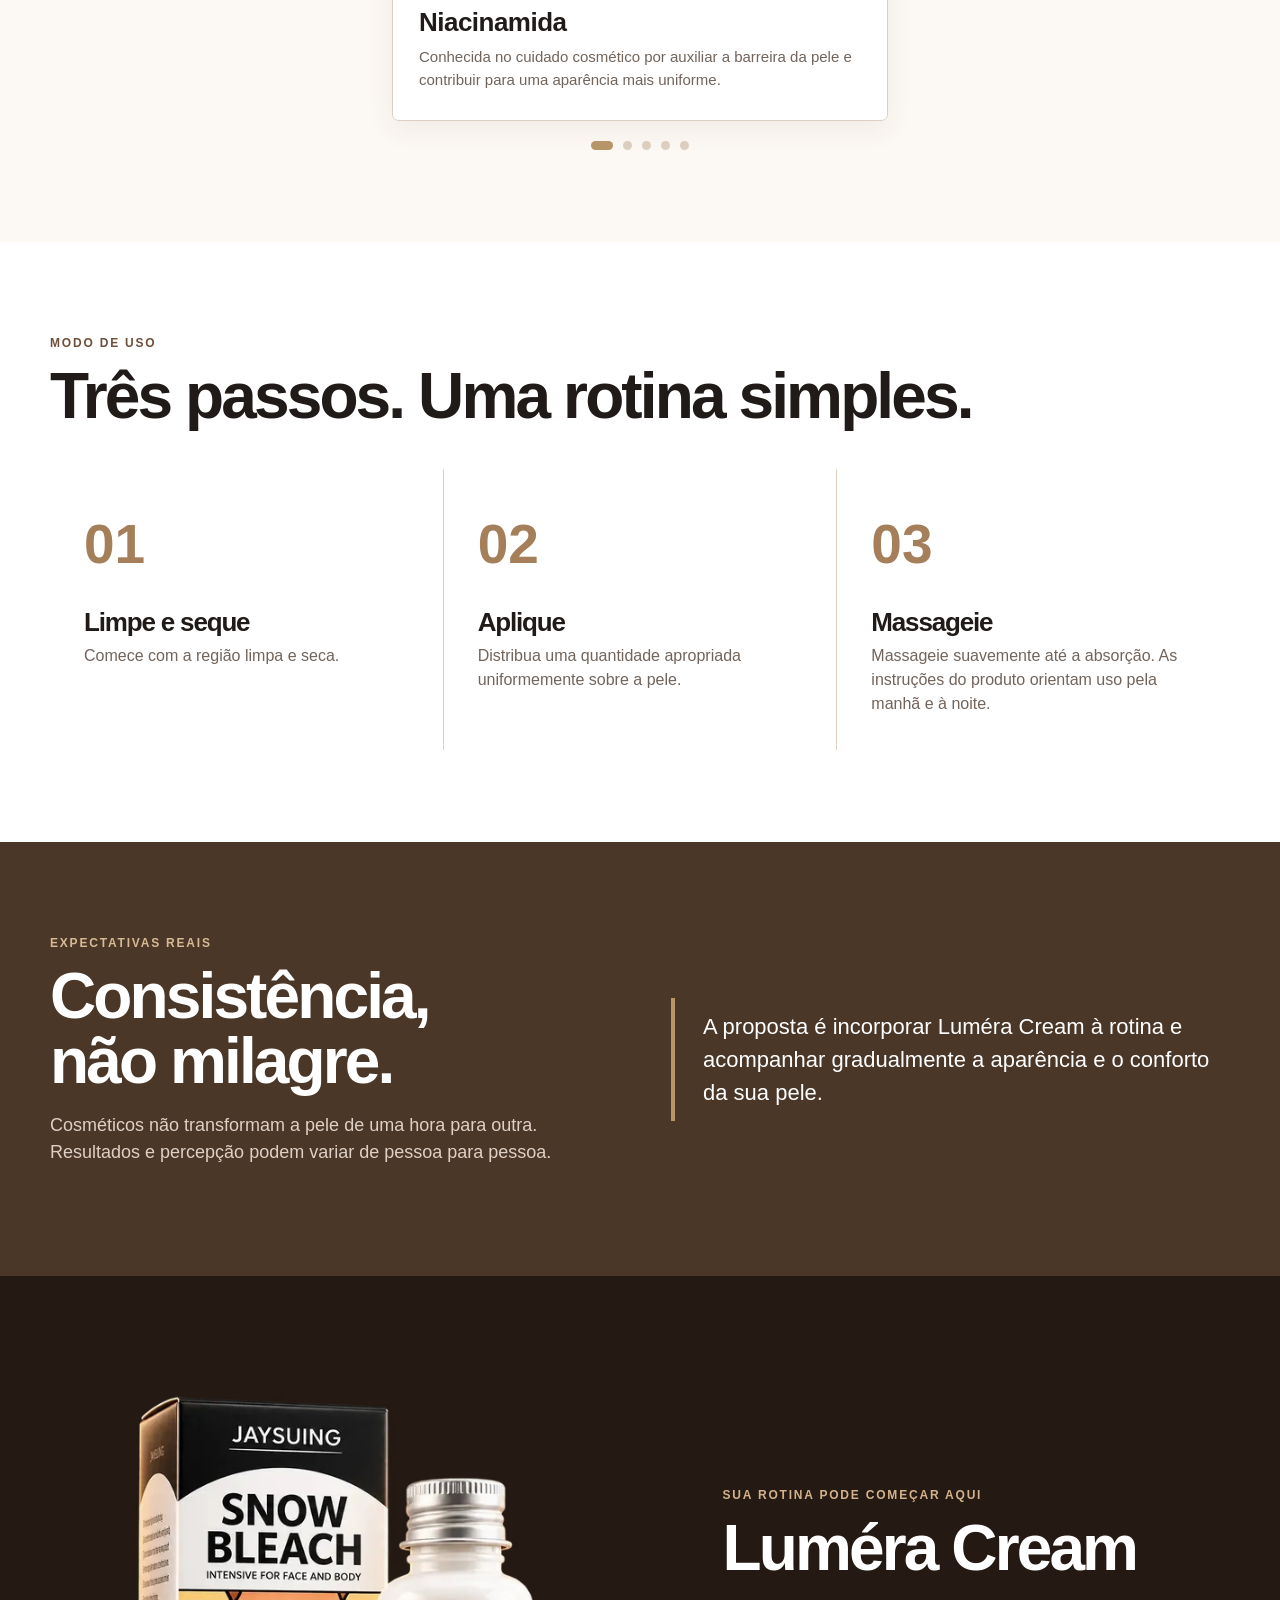
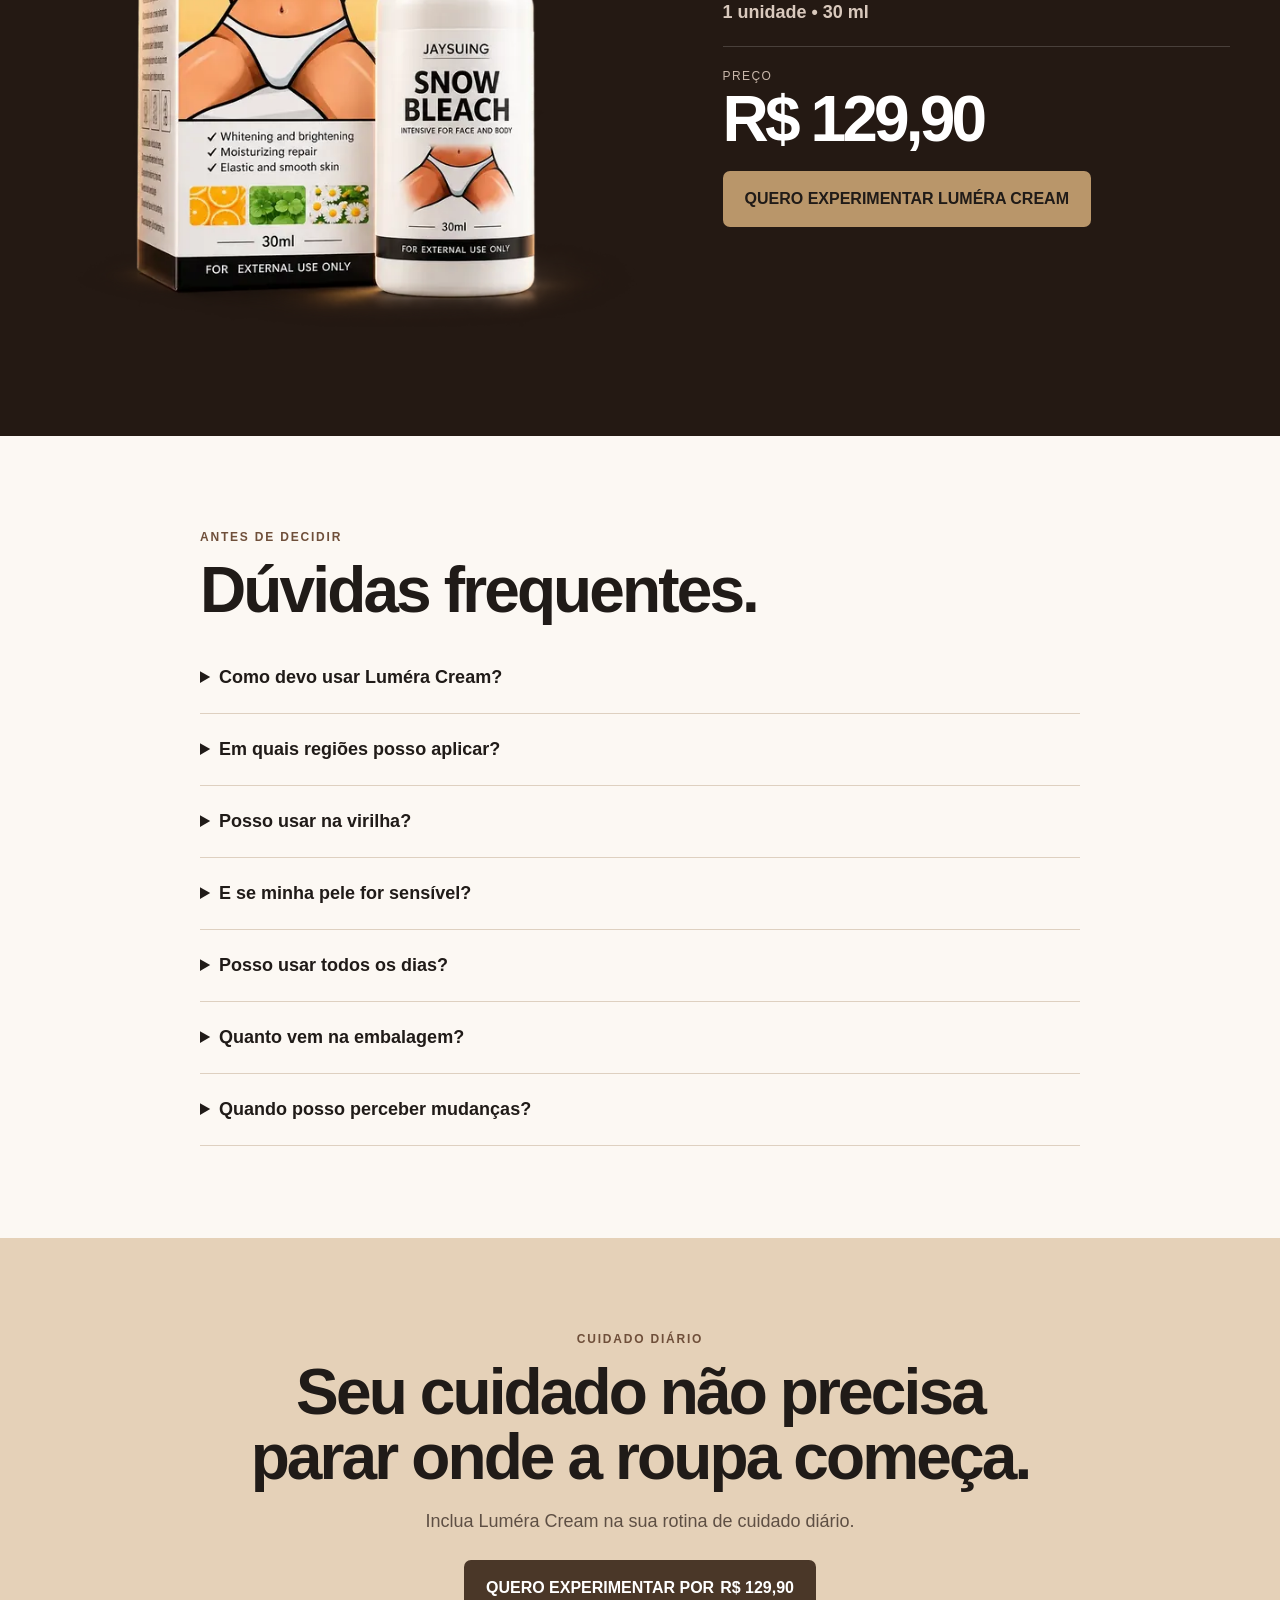
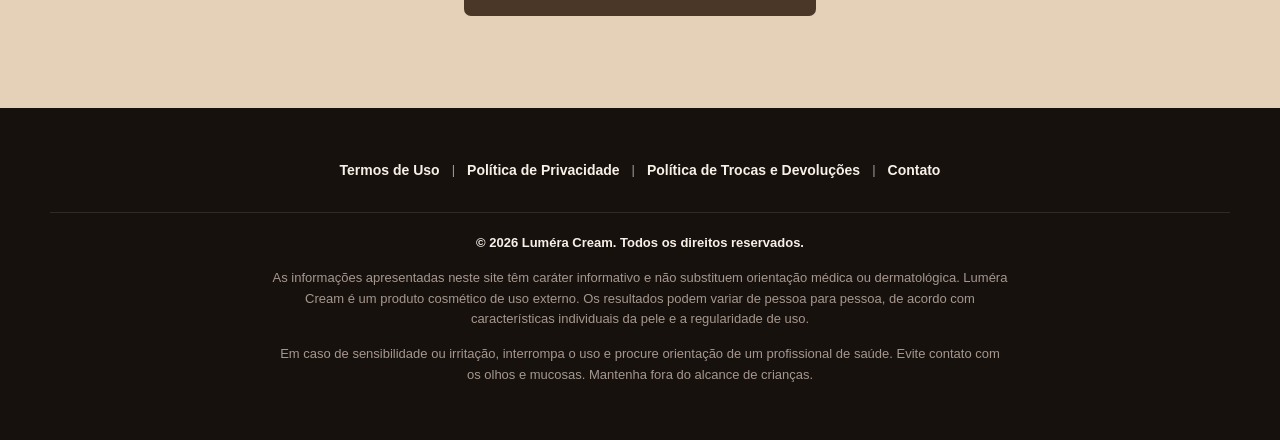
==== commit b13285ef: "feat(vsl): troca para a VSL nova (6af8edbf), otimiza preload do player e atualiza headline - Remove " ====
--- a/site/index.html
+++ b/site/index.html
@@ -1,15 +1,16 @@
 <!doctype html>
 <html lang="pt-BR"><head><meta charset="utf-8"><meta name="viewport" content="width=device-width,initial-scale=1,viewport-fit=cover"><meta name="theme-color" content="#F7F0E7">
 <meta name="description" content="Luméra Cream: creme cosmético de 30 ml para hidratação, luminosidade e cuidado com a aparência da pele.">
+<script>!function(i,n){i._plt=i._plt||(n&&n.timeOrigin?n.timeOrigin+n.now():Date.now())}(window,performance);</script>
+<link rel="preload" href="https://scripts.converteai.net/8d0bba31-e559-4792-a87a-322ebd348ff4/players/6af8edbf504e9e302ade8b29/v4/player.js" as="script">
+<link rel="preload" href="https://scripts.converteai.net/lib/js/smartplayer-wc/v4/smartplayer.js" as="script">
+<link rel="preload" href="https://cdn.converteai.net/8d0bba31-e559-4792-a87a-322ebd348ff4/6af8edac9ae0e713609e7cea/main.m3u8" as="fetch">
+<link rel="dns-prefetch" href="https://cdn.converteai.net">
+<link rel="dns-prefetch" href="https://scripts.converteai.net">
+<link rel="dns-prefetch" href="https://images.converteai.net">
+<link rel="dns-prefetch" href="https://license.vturb.com">
 <link rel="icon" href="data:image/svg+xml,%3Csvg xmlns='http://www.w3.org/2000/svg' viewBox='0 0 32 32'%3E%3Crect width='32' height='32' rx='7' fill='%234A3728'/%3E%3Ctext x='16' y='22' font-family='Georgia,serif' font-size='18' text-anchor='middle' fill='%23E5D1B8'%3ES%3C/text%3E%3C/svg%3E">
 <title>Luméra Cream | Cuidado diário para a pele</title>
-<!-- VTurb: abre as conexões do player antes do CSS para o vídeo ser o primeiro a carregar. Não altera o embed. -->
-<link rel="preconnect" href="https://scripts.converteai.net">
-<link rel="preconnect" href="https://cdn.converteai.net" crossorigin>
-<link rel="dns-prefetch" href="https://images.converteai.net">
-<link rel="dns-prefetch" href="https://license.vturb.com">
-<link rel="dns-prefetch" href="https://vt-h-1.b-cdn.net">
-<link rel="preload" as="script" href="https://scripts.converteai.net/8d0bba31-e559-4792-a87a-322ebd348ff4/players/6accc5faf6f2219d5a3433aa/v4/player.js">
 <!-- Meta Pixel Code -->
 <script>
 !function(f,b,e,v,n,t,s)
@@ -33,11 +34,10 @@
 <link rel="stylesheet" href="css/sections.css?v=20261112c"></head><body>
 <header><div class="wrap"><nav><a class="brand" href="#top">LUMÉRA CREAM</a></nav></div></header>
 <main id="top">
-<section class="video-sec" id="vsl"><div class="wrap"><div class="center vsl-heading"><div class="eyebrow">Conheça Luméra Cream</div><h1 class="big">Cuide das áreas que você também quer mostrar.</h1><h2 class="vsl-sub" id="vsl-title">Axilas, virilha e outras áreas escurecidas: por onde começar a cuidar?</h2><p class="copy">Assista ao vídeo e conheça uma rotina simples de cuidado para essas regiões da pele.</p></div>
+<section class="video-sec" id="vsl"><div class="wrap"><div class="center vsl-heading"><div class="eyebrow">Conheça Luméra Cream</div><h1 class="big">Luméra Cream: o tipo de cuidado que axilas e dobras pedem.</h1><h2 class="vsl-sub" id="vsl-title">Dê o play e veja qual cuidado atrapalha, e o que essas regiões pedem de verdade.</h2><p class="copy">Assista ao vídeo e conheça uma rotina simples de cuidado para essas regiões da pele.</p></div>
 <div class="video" role="region" aria-labelledby="vsl-title">
-<vturb-smartplayer id="vid-6accc5faf6f2219d5a3433aa" style="display: block; margin: 0 auto; width: 100%; max-width: 400px;"><div class="vturb-player-placeholder" style="position: relative; width: 100%; padding: 177.77777777777777% 0 0; z-index: 0; background-color: black;"></div></vturb-smartplayer>
+<vturb-smartplayer id="vid-6af8edbf504e9e302ade8b29" style="display: block; margin: 0 auto; width: 100%; max-width: 400px;"><div class="vturb-player-placeholder" style="position: relative; width: 100%; padding: 177.77777777777777% 0 0; z-index: 0; background-color: black;"></div></vturb-smartplayer> <script type="text/javascript"> var s=document.createElement("script"); s.src="https://scripts.converteai.net/8d0bba31-e559-4792-a87a-322ebd348ff4/players/6af8edbf504e9e302ade8b29/v4/player.js", s.async=!0,document.head.appendChild(s); </script>
 </div>
-<script type="text/javascript"> var s=document.createElement("script"); s.src="https://scripts.converteai.net/8d0bba31-e559-4792-a87a-322ebd348ff4/players/6accc5faf6f2219d5a3433aa/v4/player.js", s.async=!0,document.head.appendChild(s); </script>
 <!-- VTurb: em Botões de Ação, configure "Mostrar conteúdo oculto" para #vsl-purchase-cta em 01:30. -->
 <div class="vsl-purchase-cta" id="vsl-purchase-cta" style="display: none;">
 <p class="vsl-cta-kicker">Dê o primeiro passo no seu autocuidado</p>
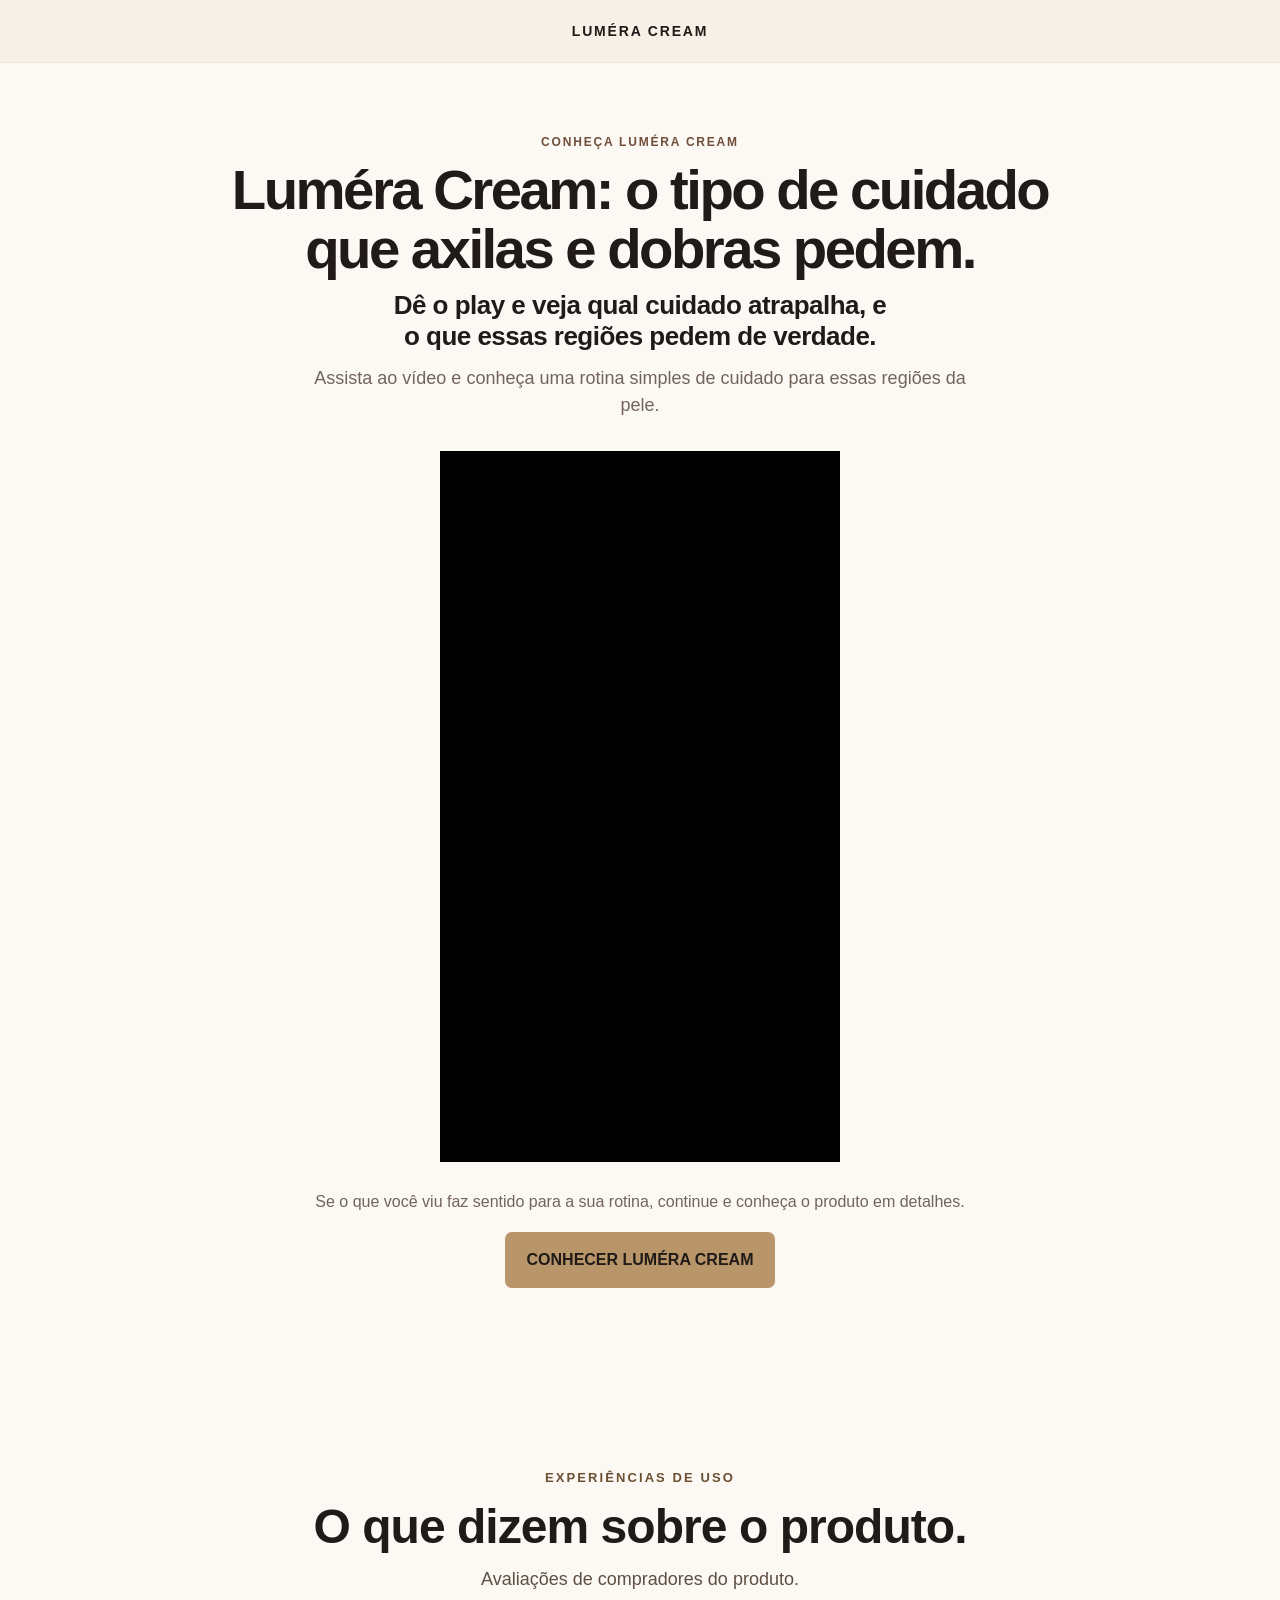
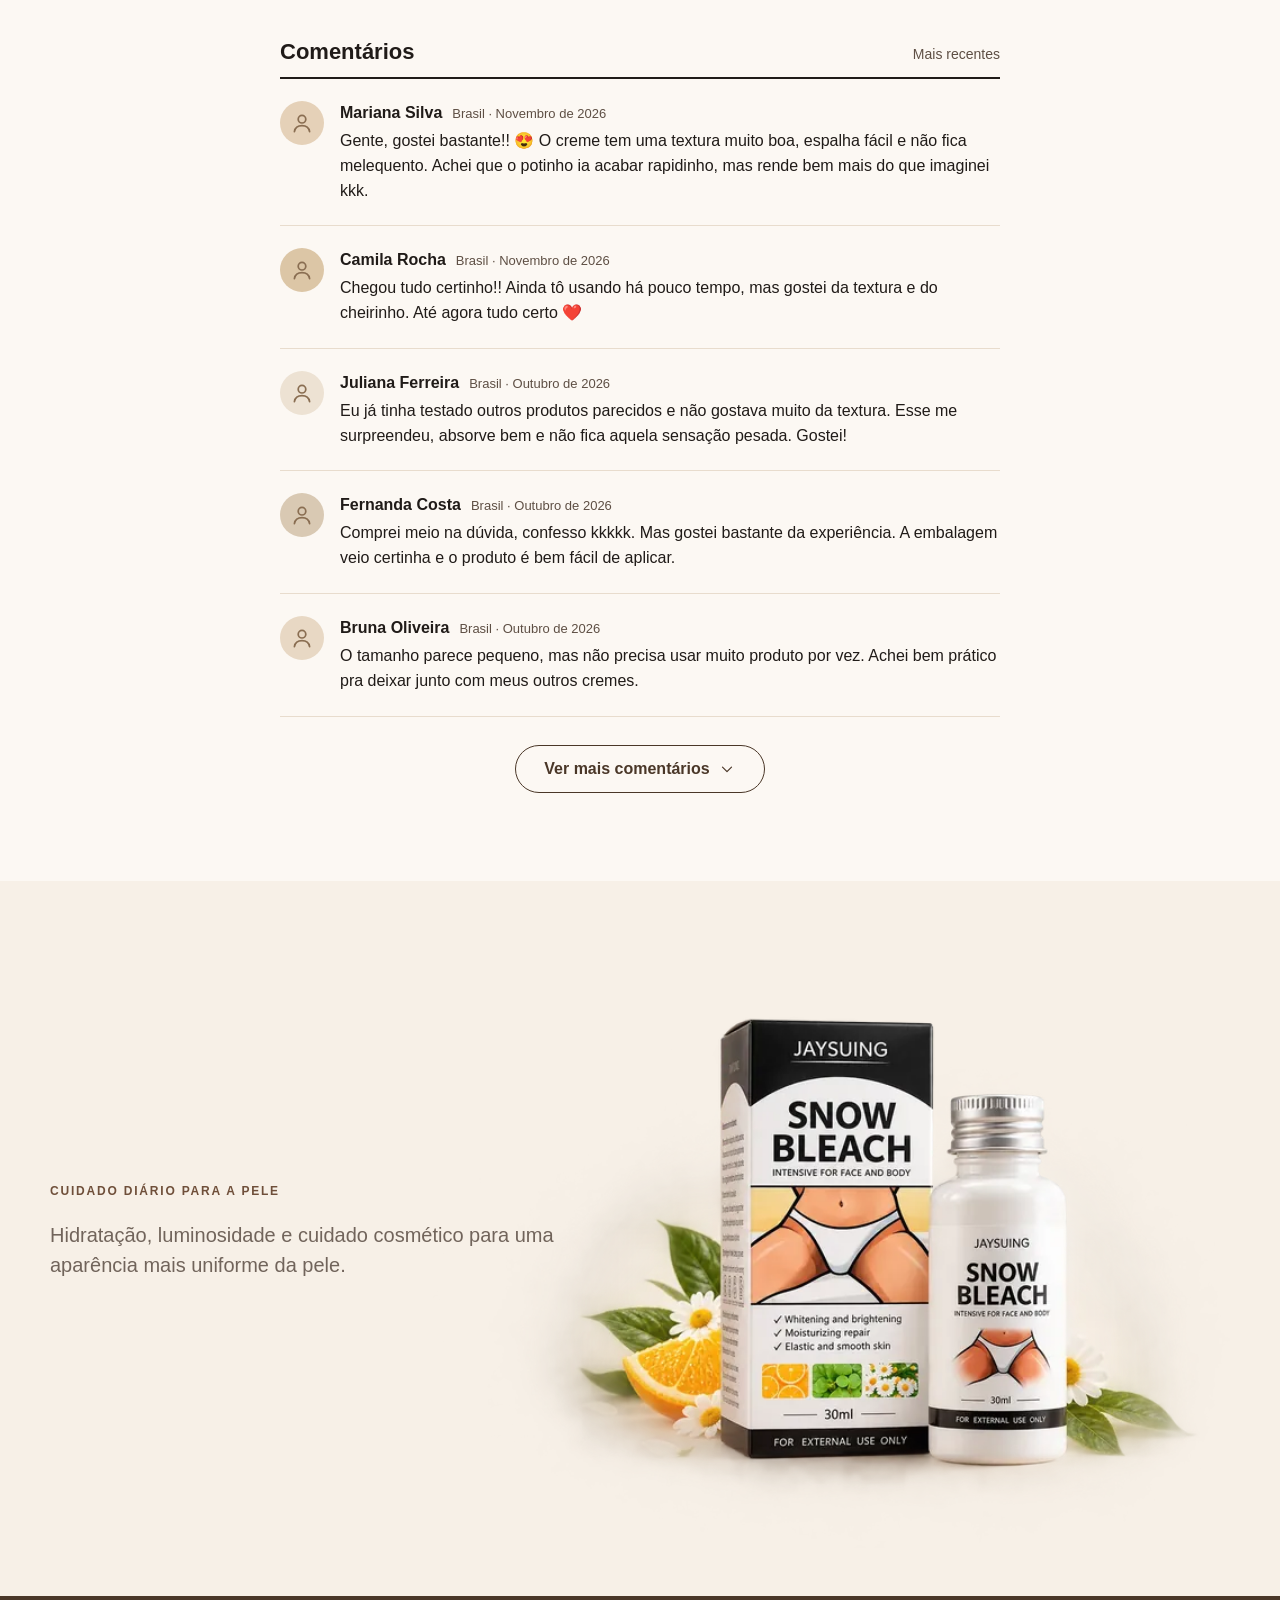
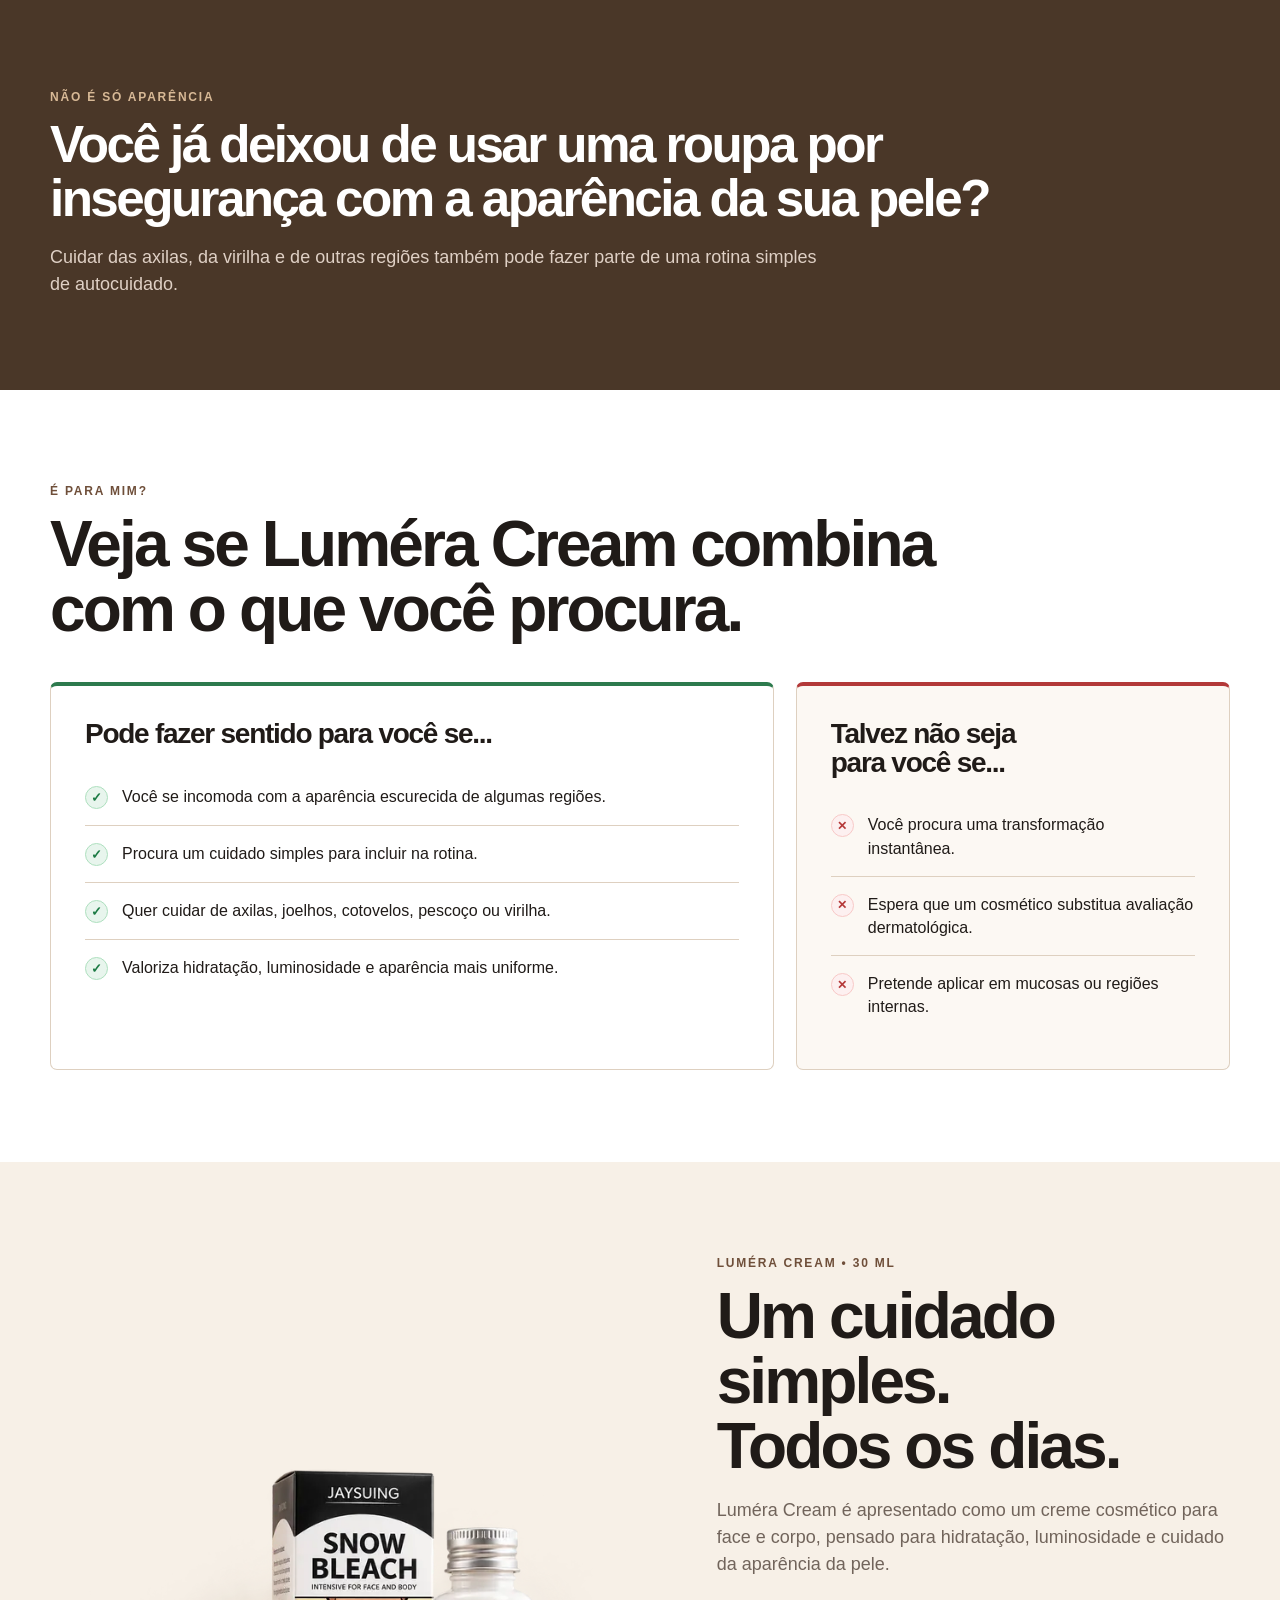
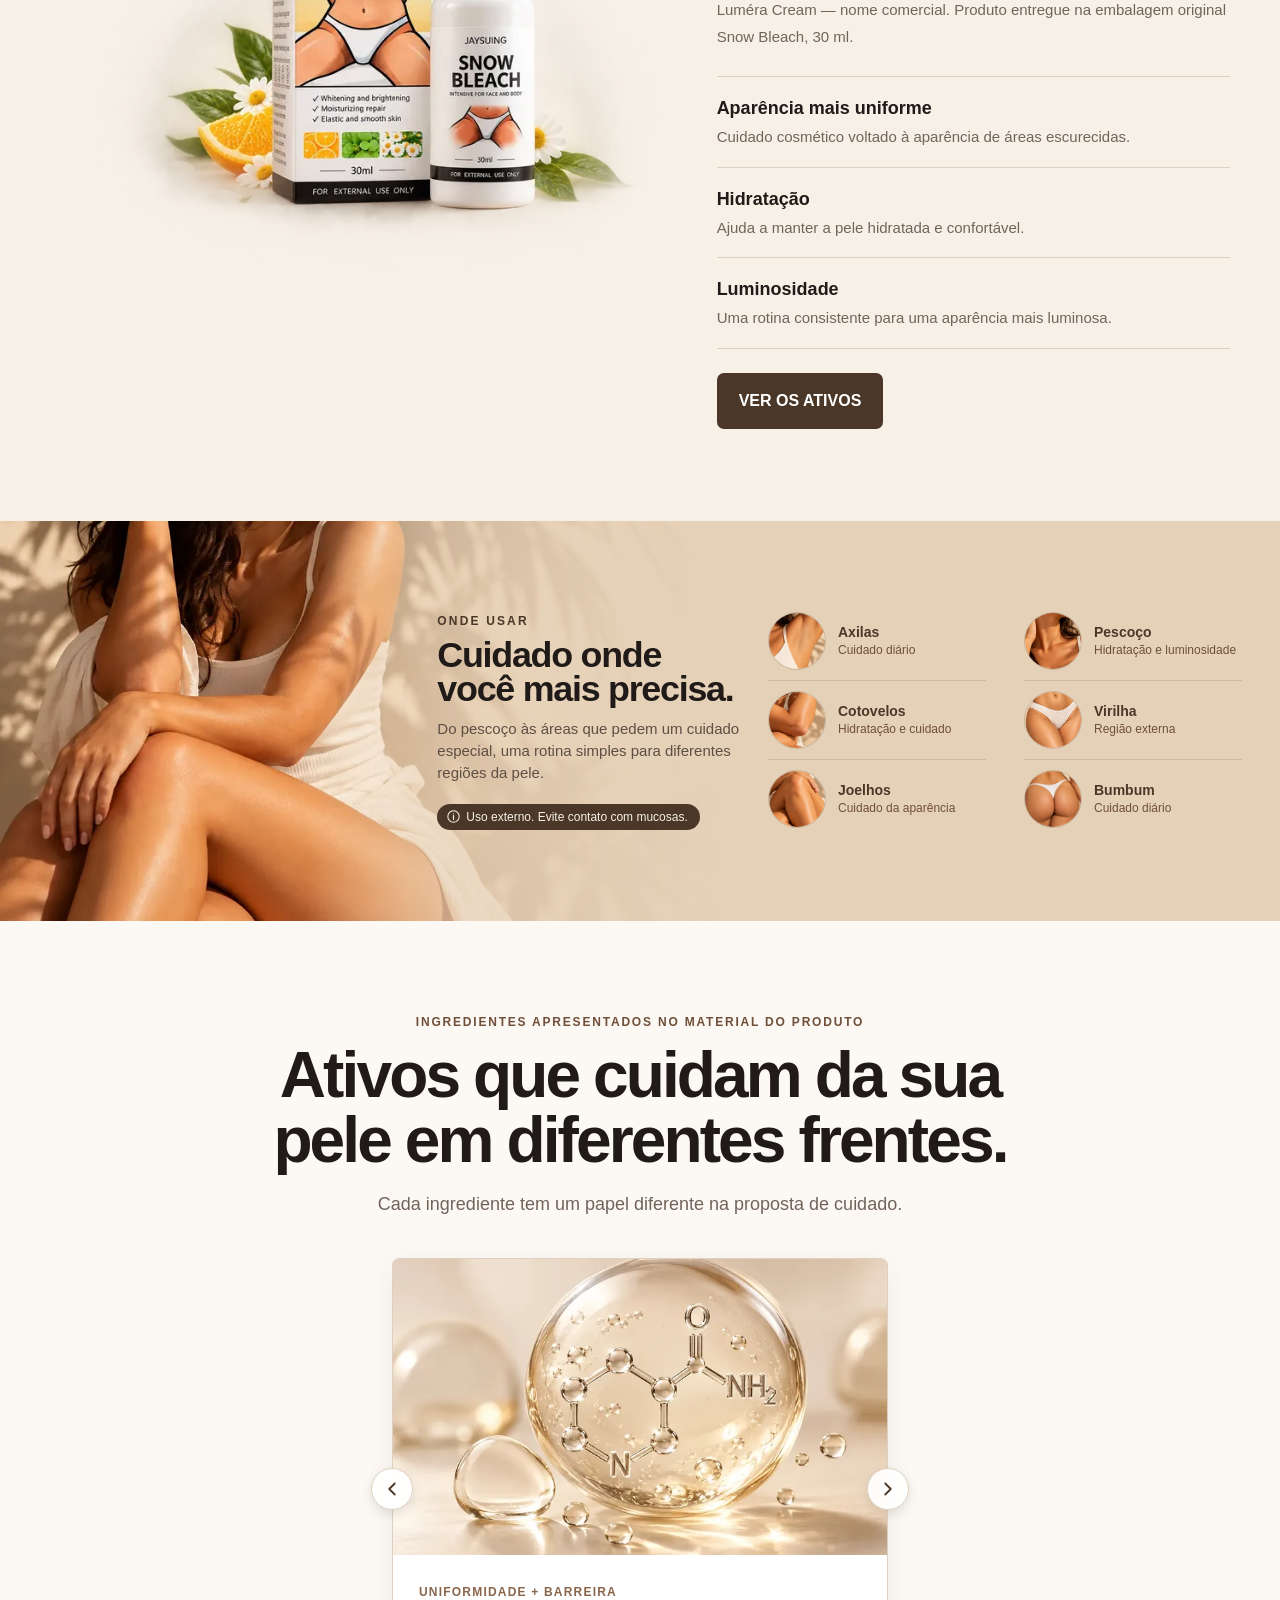
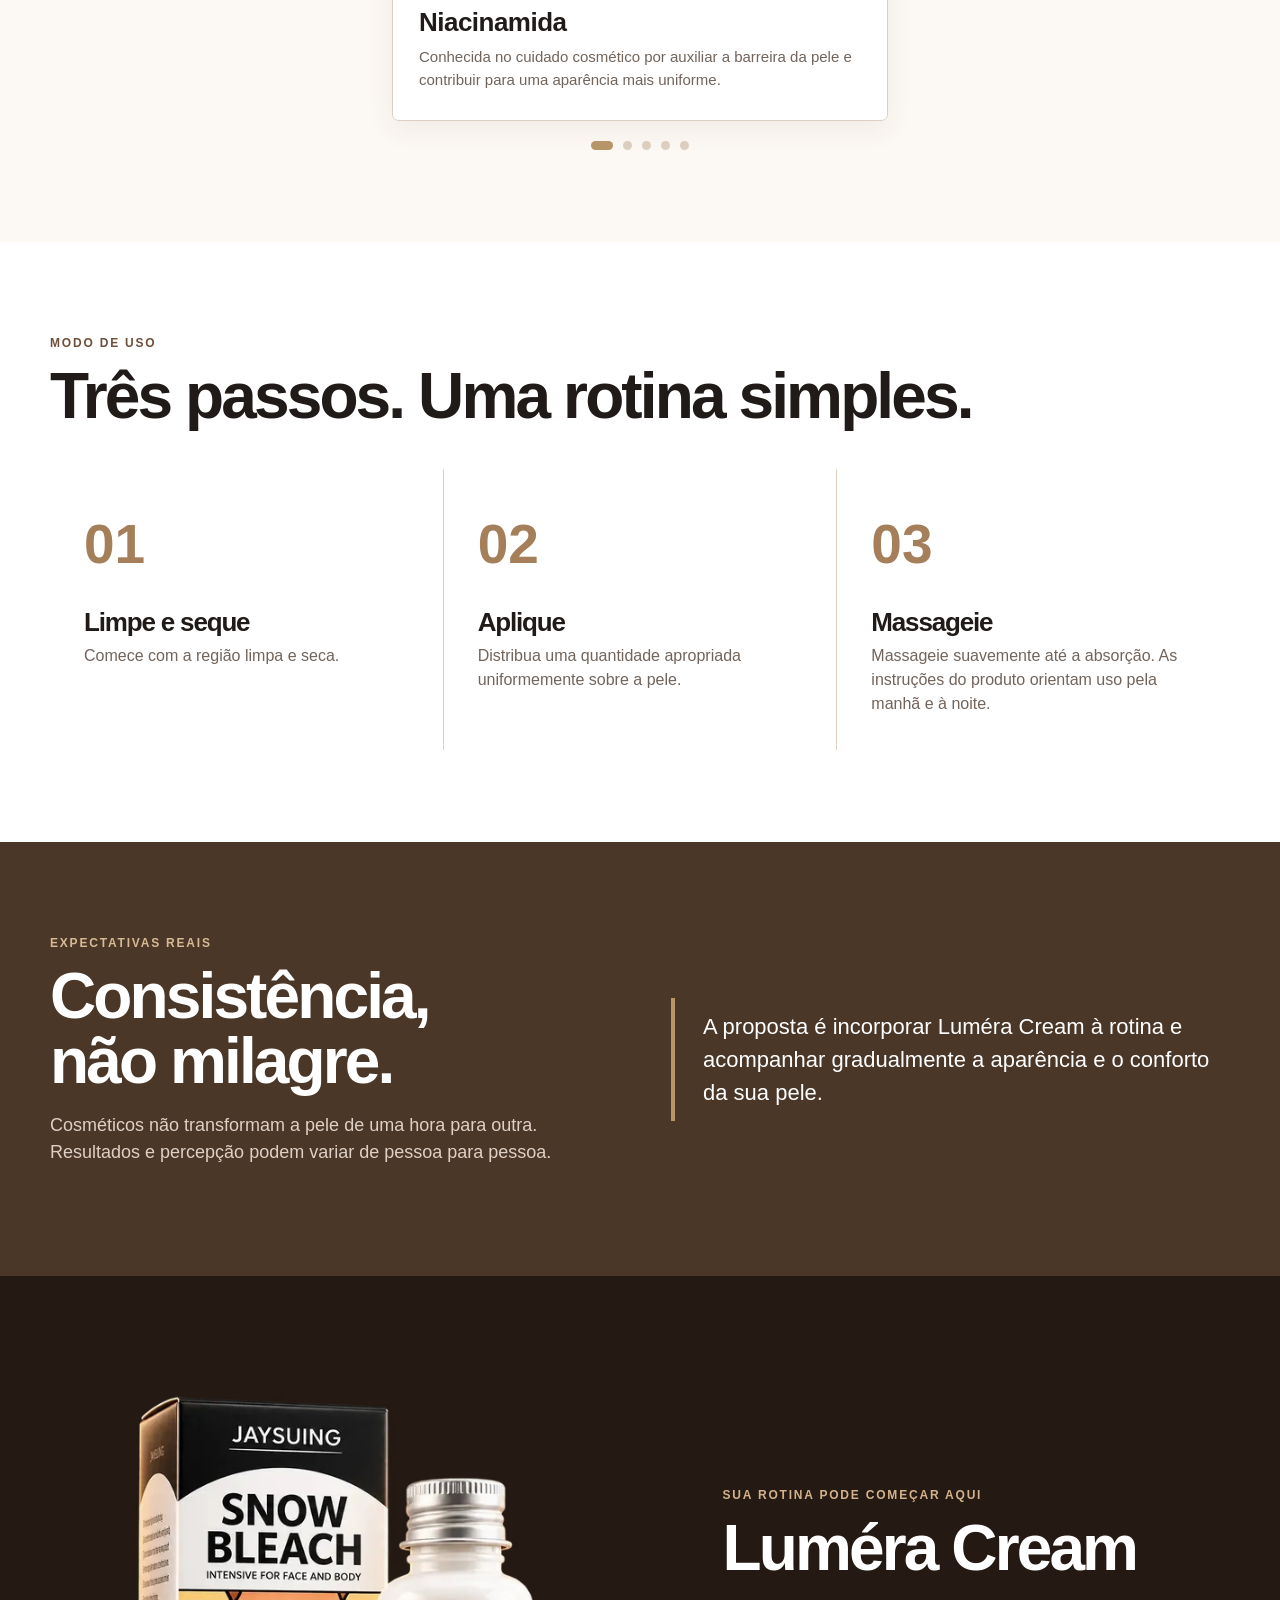
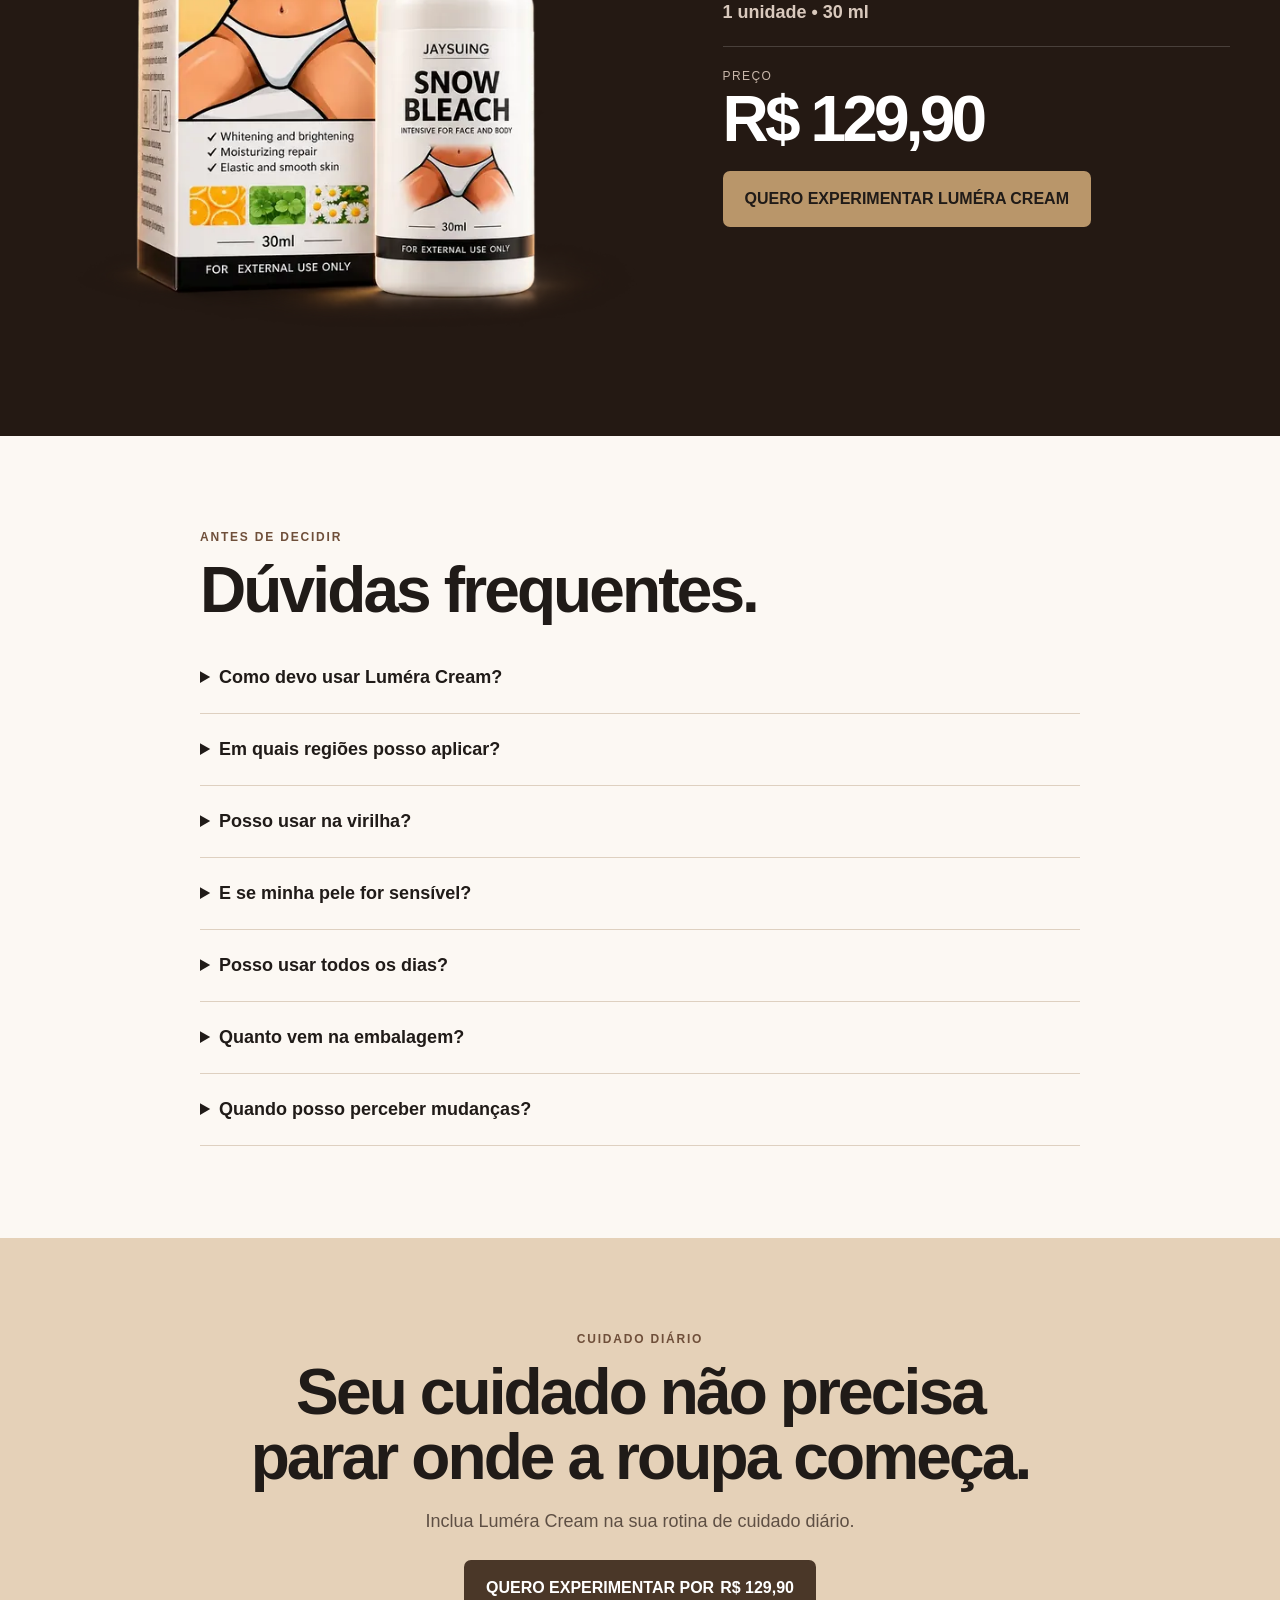
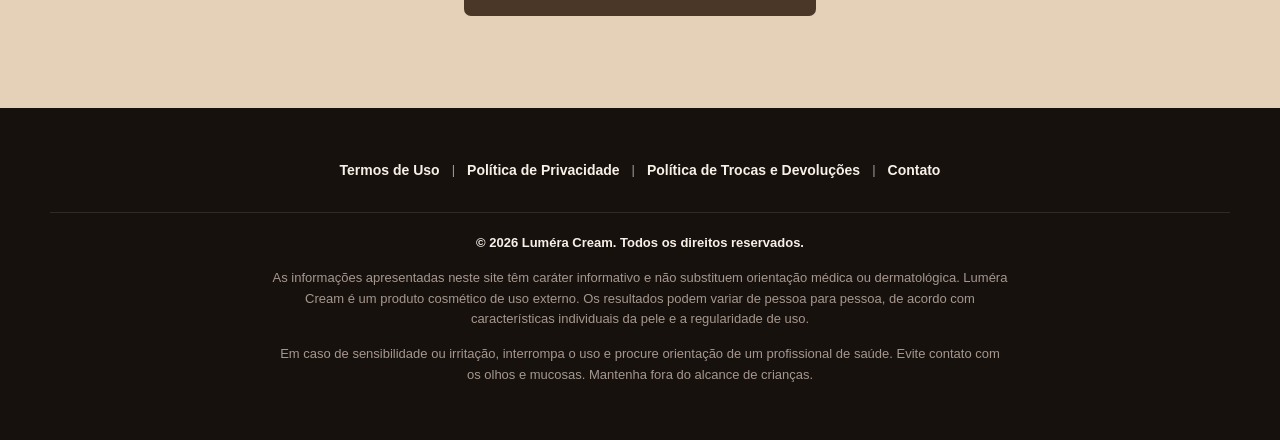
==== commit 576e8aed: "fix(vsl): remove fundo preto e sombra do container do video O botao de compra do VTurb e renderizado" ====
--- a/site/index.html
+++ b/site/index.html
@@ -30,7 +30,7 @@
 <!-- End Meta Pixel Code -->
 <link rel="stylesheet" href="css/variables.css?v=20261112c">
 <link rel="stylesheet" href="css/base.css?v=20261112c">
-<link rel="stylesheet" href="css/components.css?v=20261112c">
+<link rel="stylesheet" href="css/components.css?v=20261115a">
 <link rel="stylesheet" href="css/sections.css?v=20261112c"></head><body>
 <header><div class="wrap"><nav><a class="brand" href="#top">LUMÉRA CREAM</a></nav></div></header>
 <main id="top">
--- a/site/css/components.css
+++ b/site/css/components.css
@@ -49,13 +49,13 @@
   box-shadow: var(--shadow-product);
 }
 
+/* Sem fundo e sem sombra: o botão de compra do VTurb é renderizado dentro deste
+   container, abaixo do vídeo, e deve ficar sobre o fundo creme da seção. */
 .video {
   position: relative;
   width: min(100%, 25rem);
   margin: clamp(1.5rem, 3vw, 2rem) auto 0;
   overflow: hidden;
-  background: #000;
-  box-shadow: 0 1.625rem 4.375rem rgb(74 55 40 / 11%);
 }
 
 .video vturb-smartplayer {
